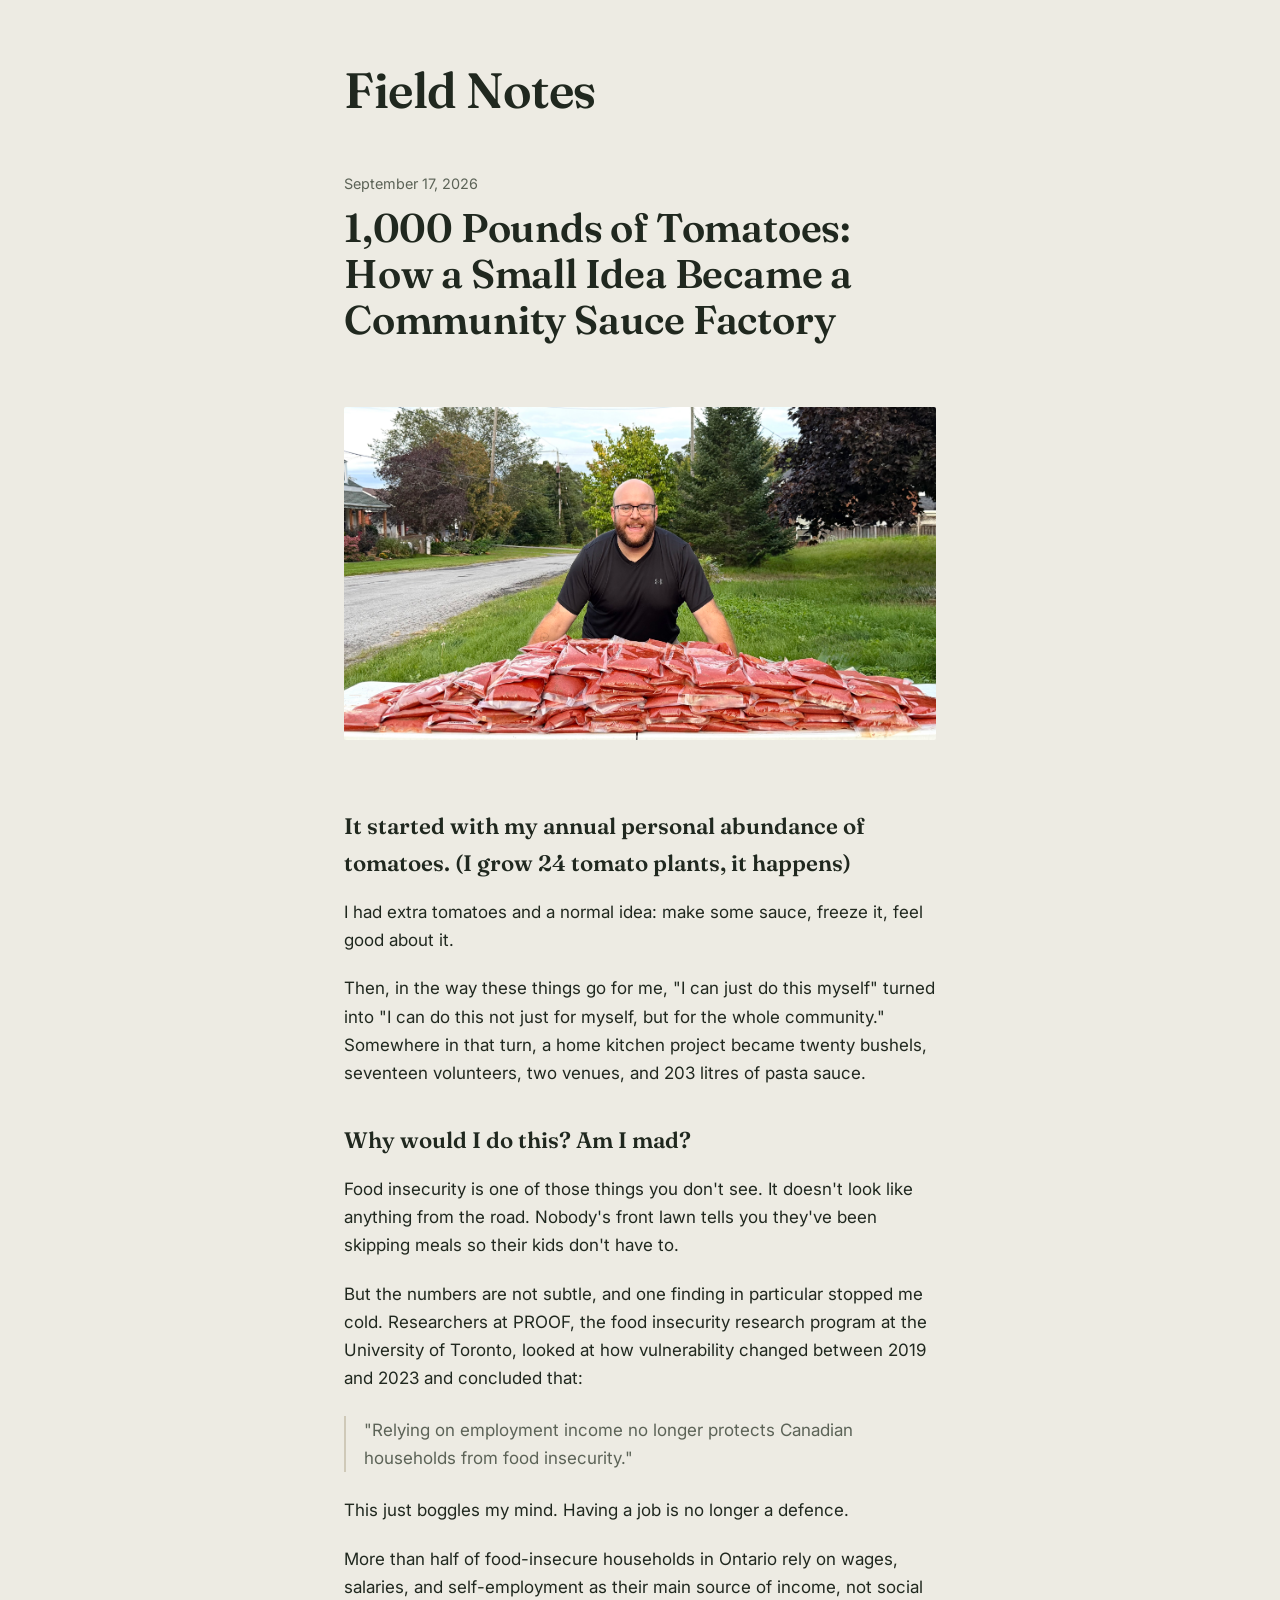
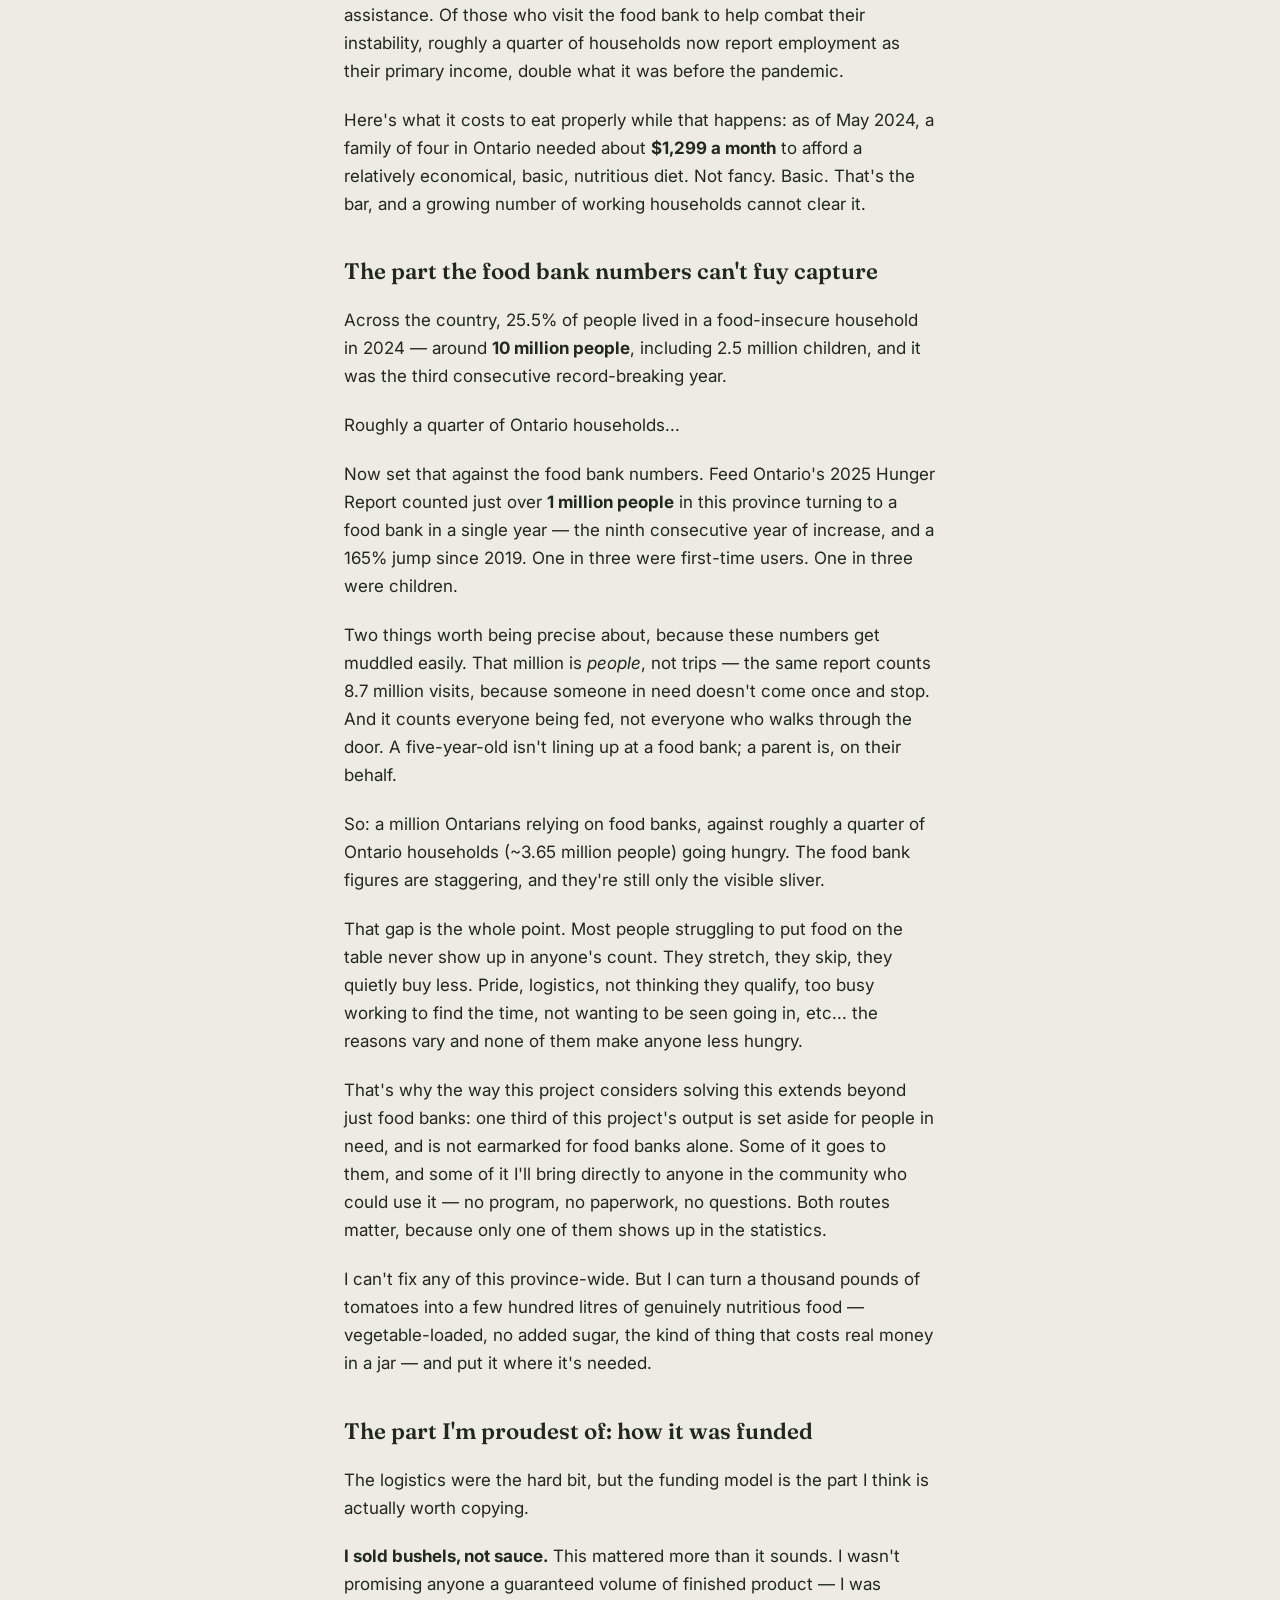
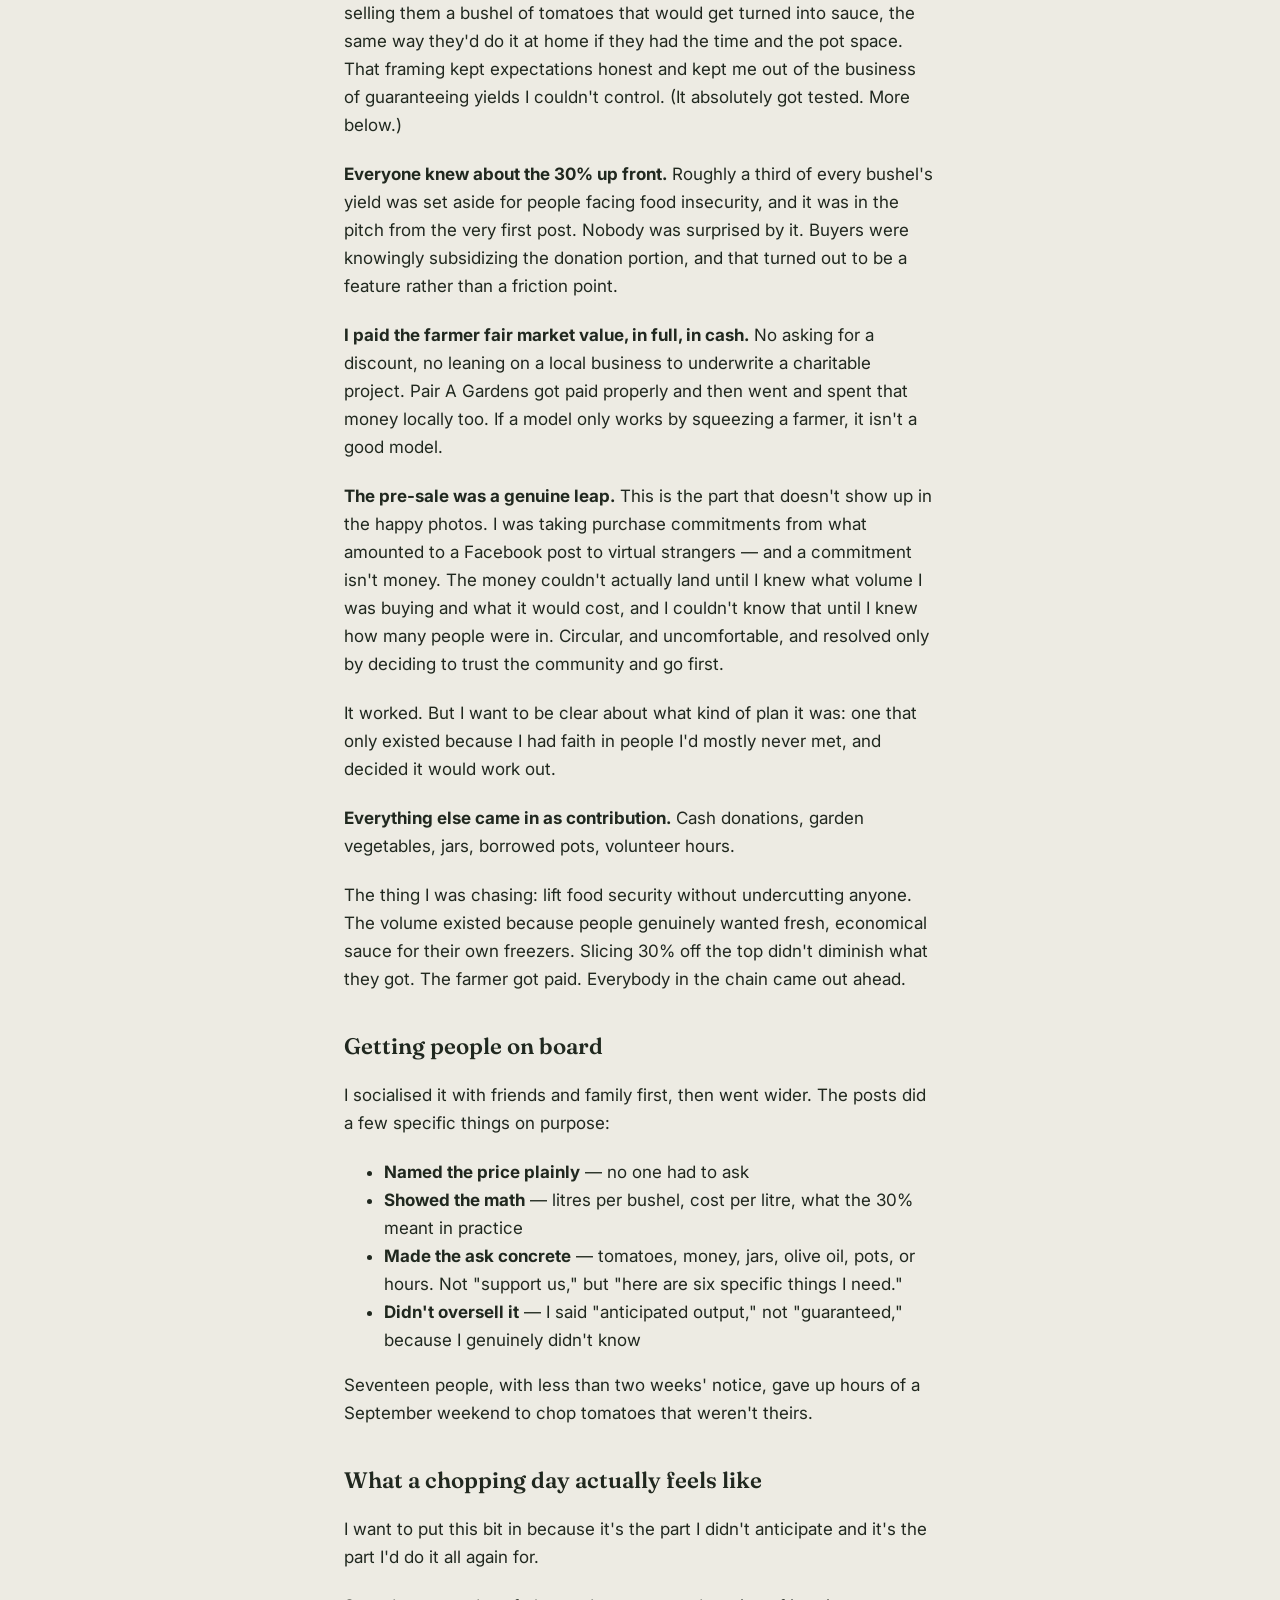
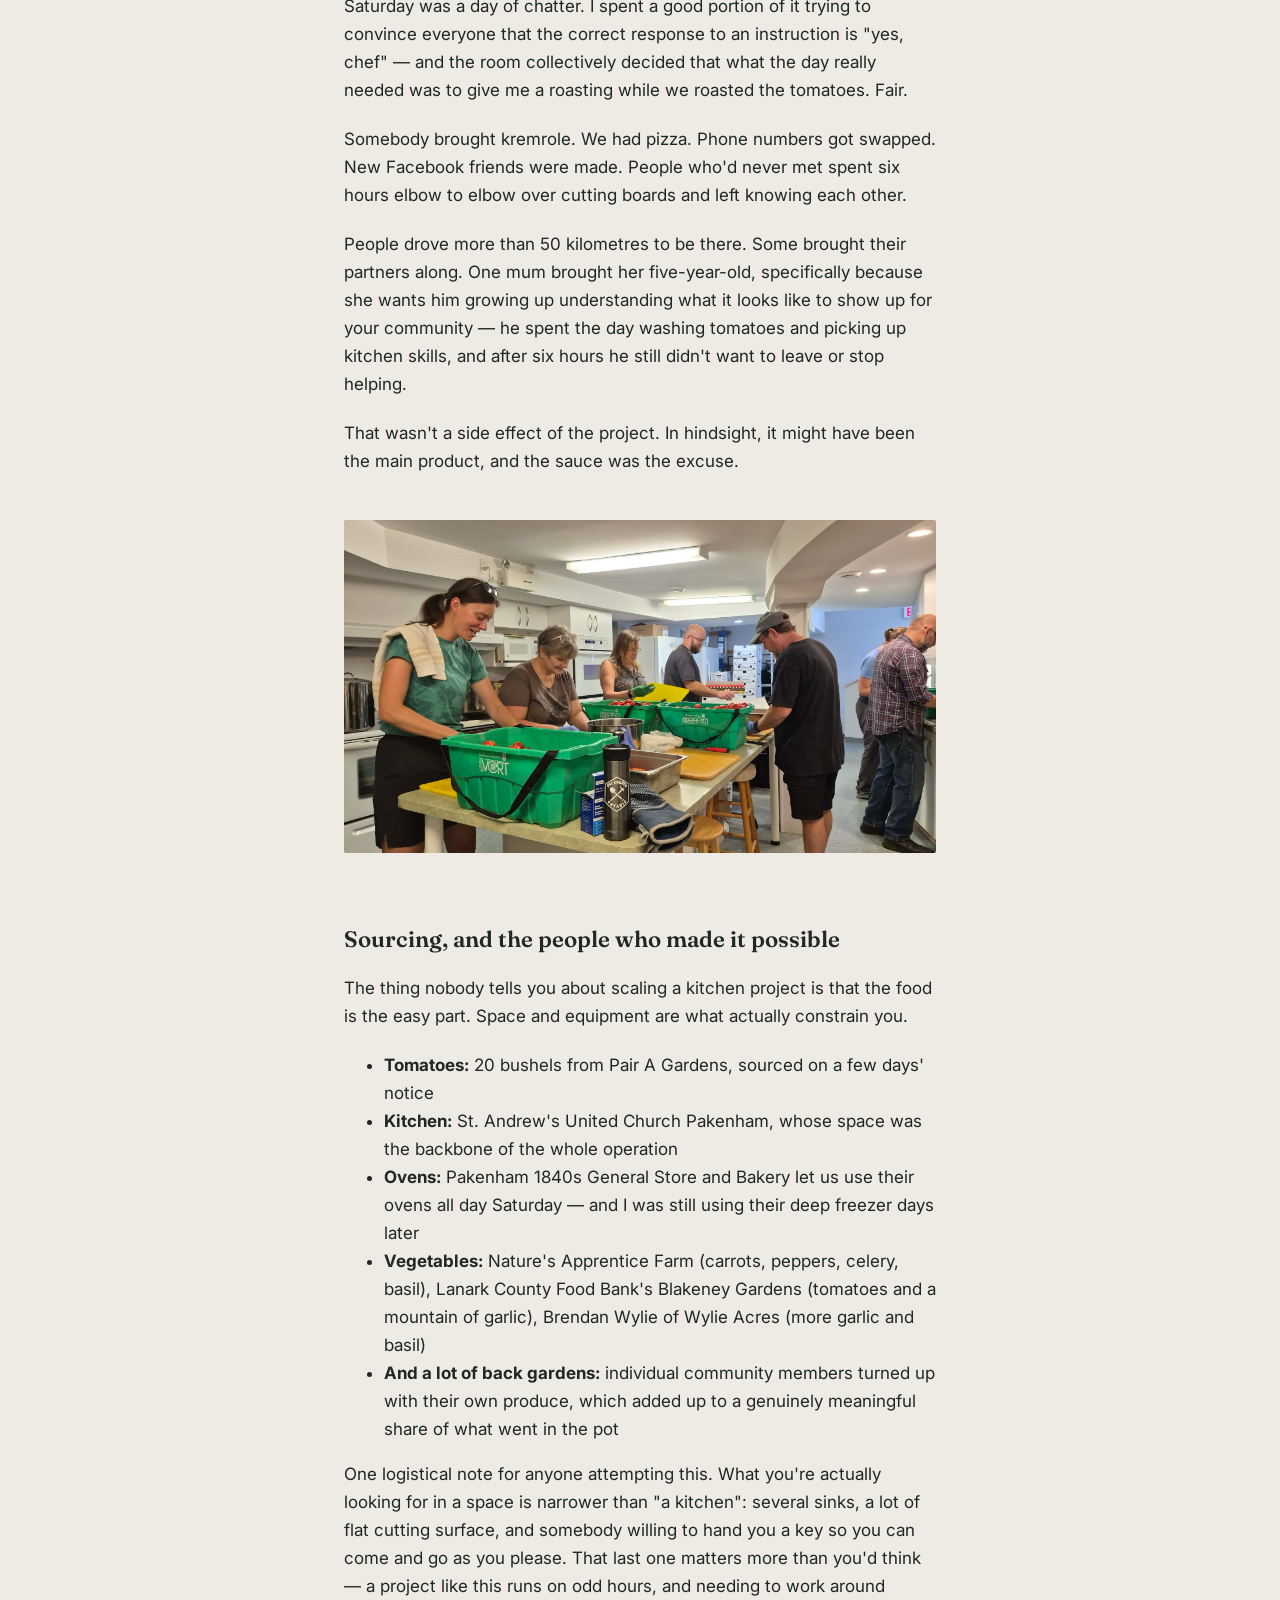
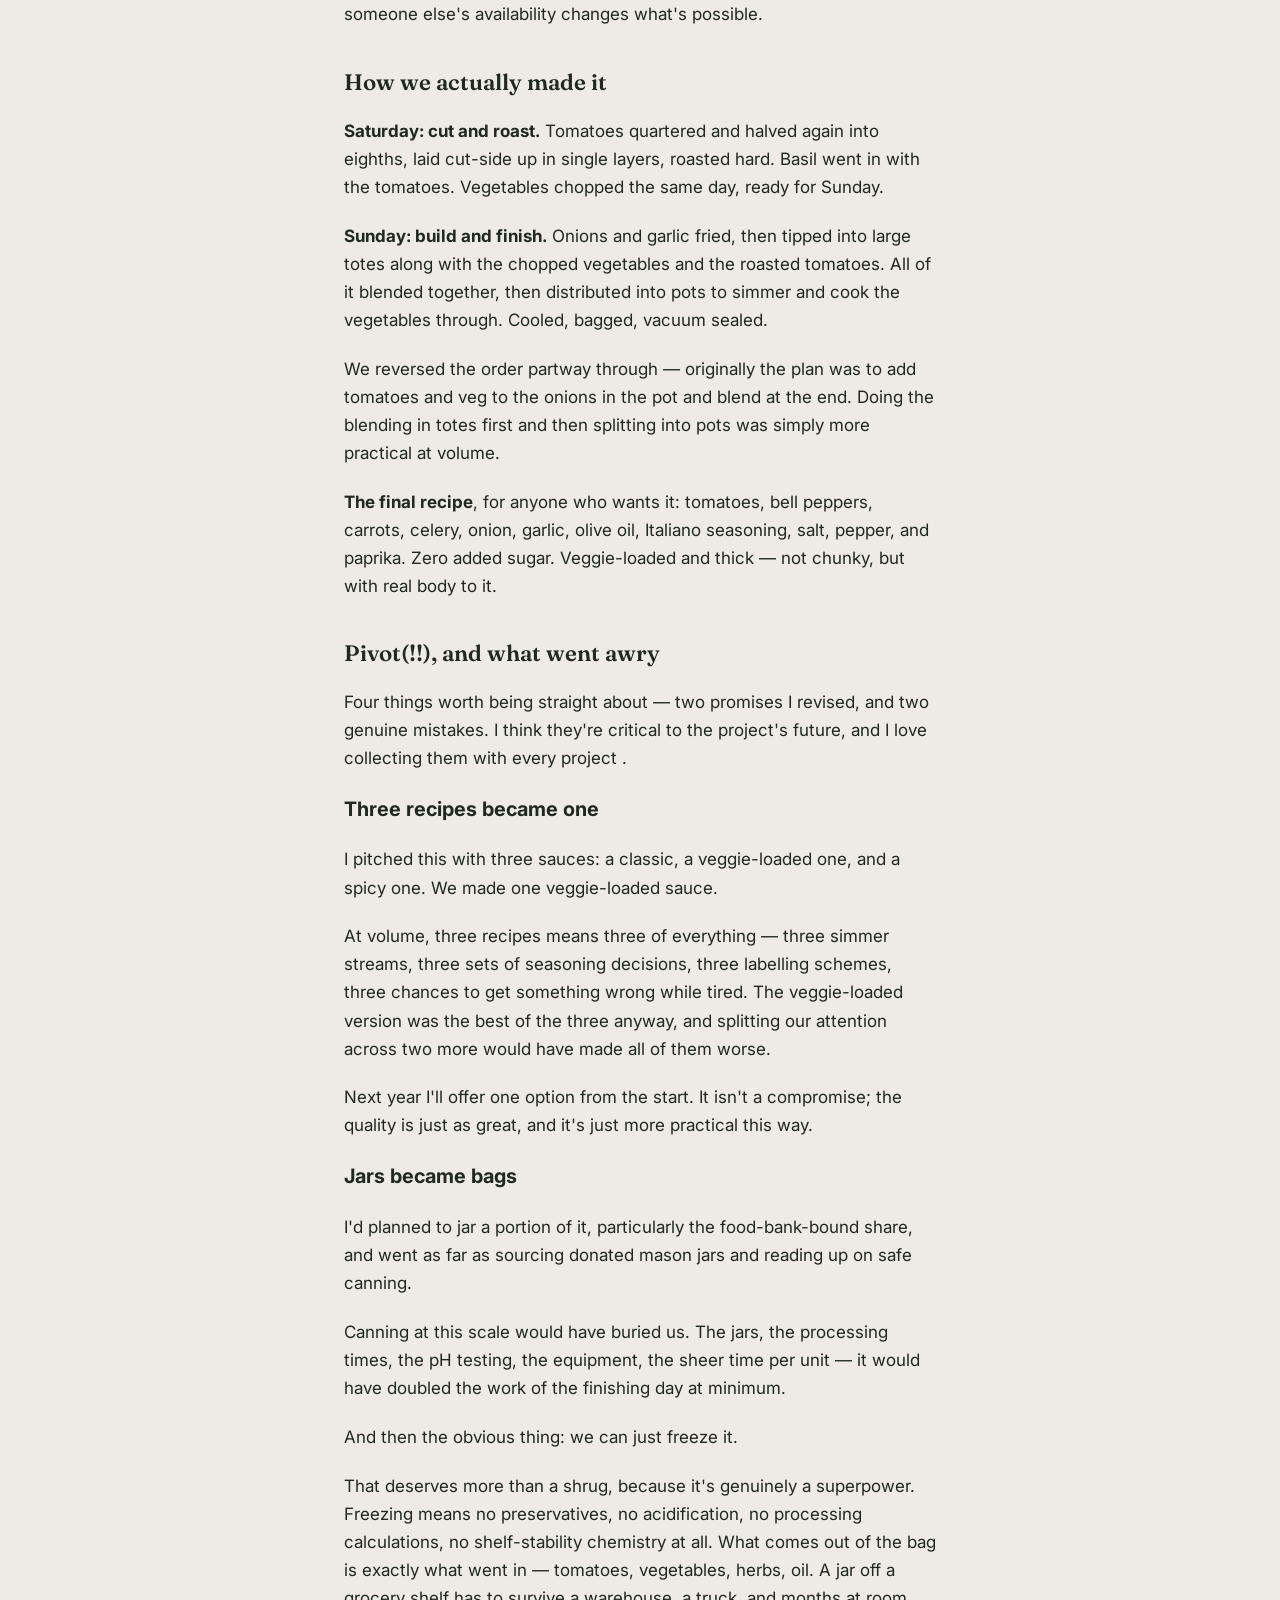
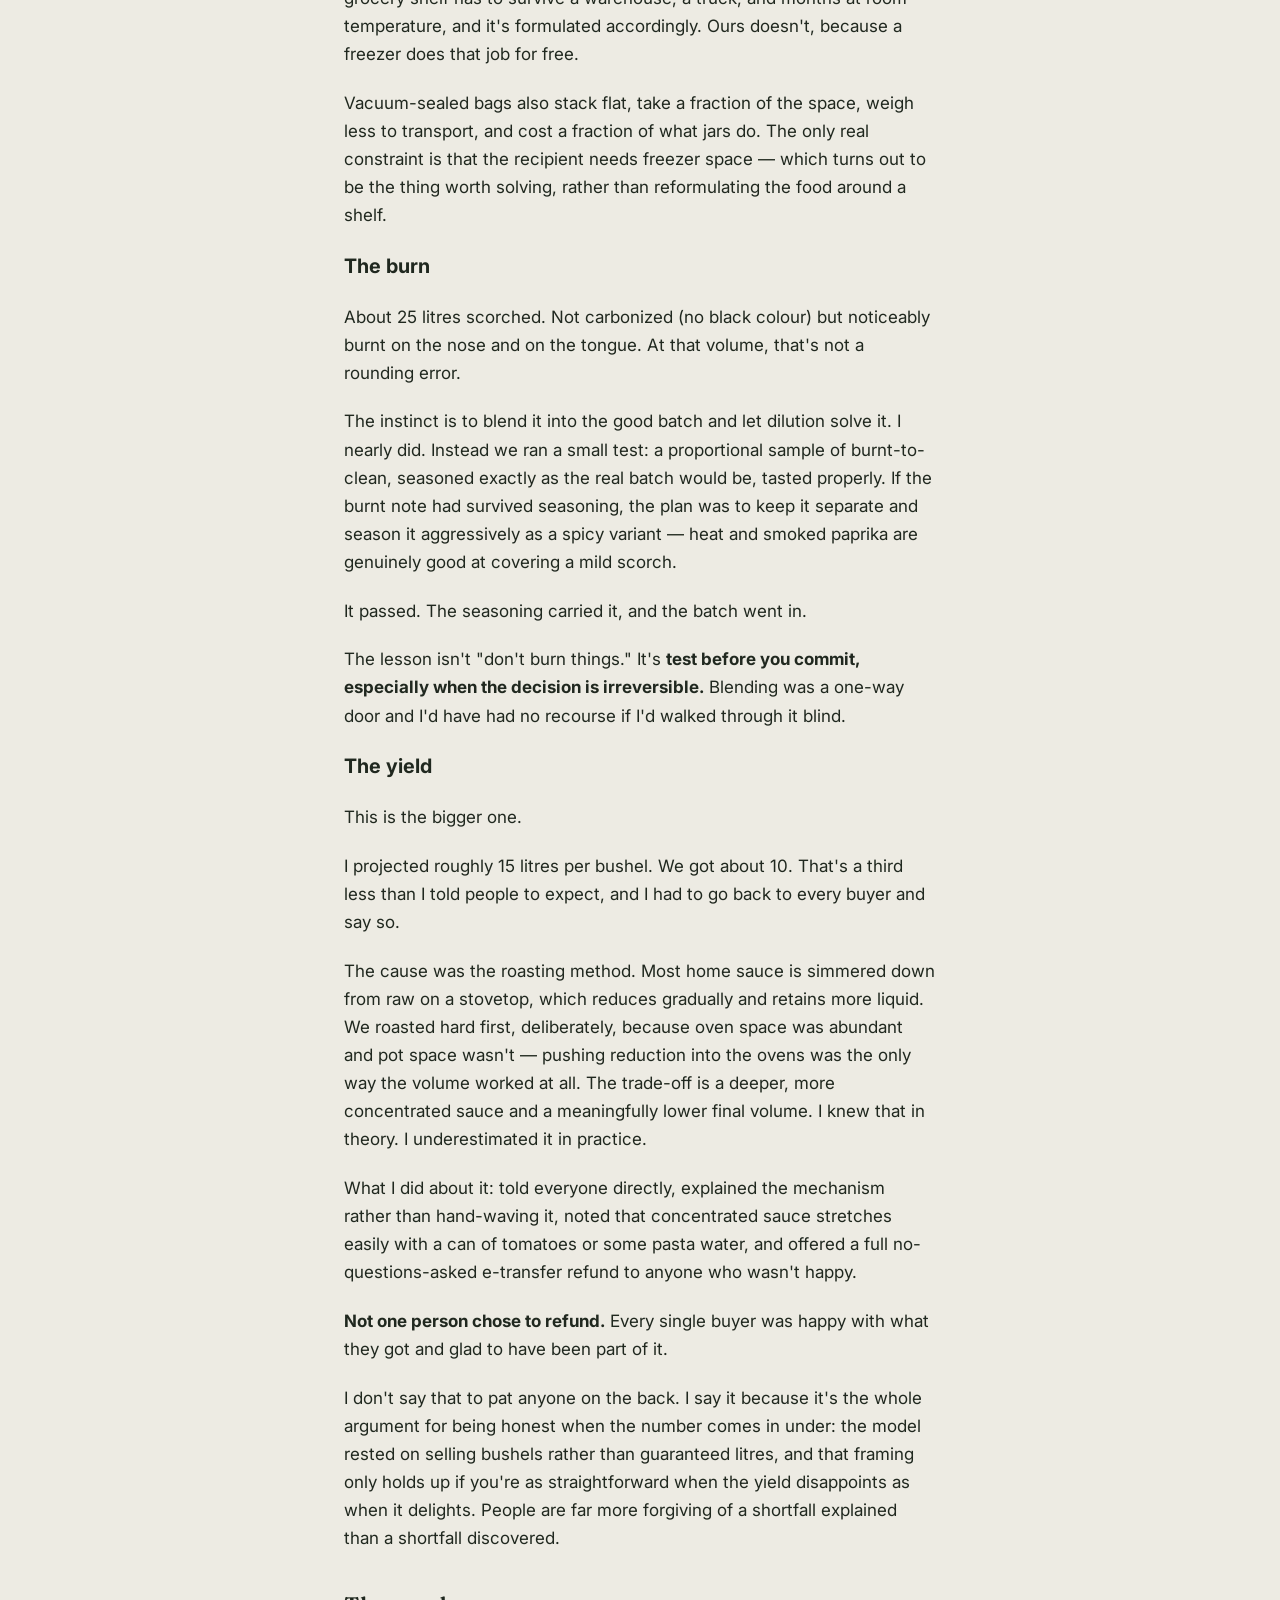
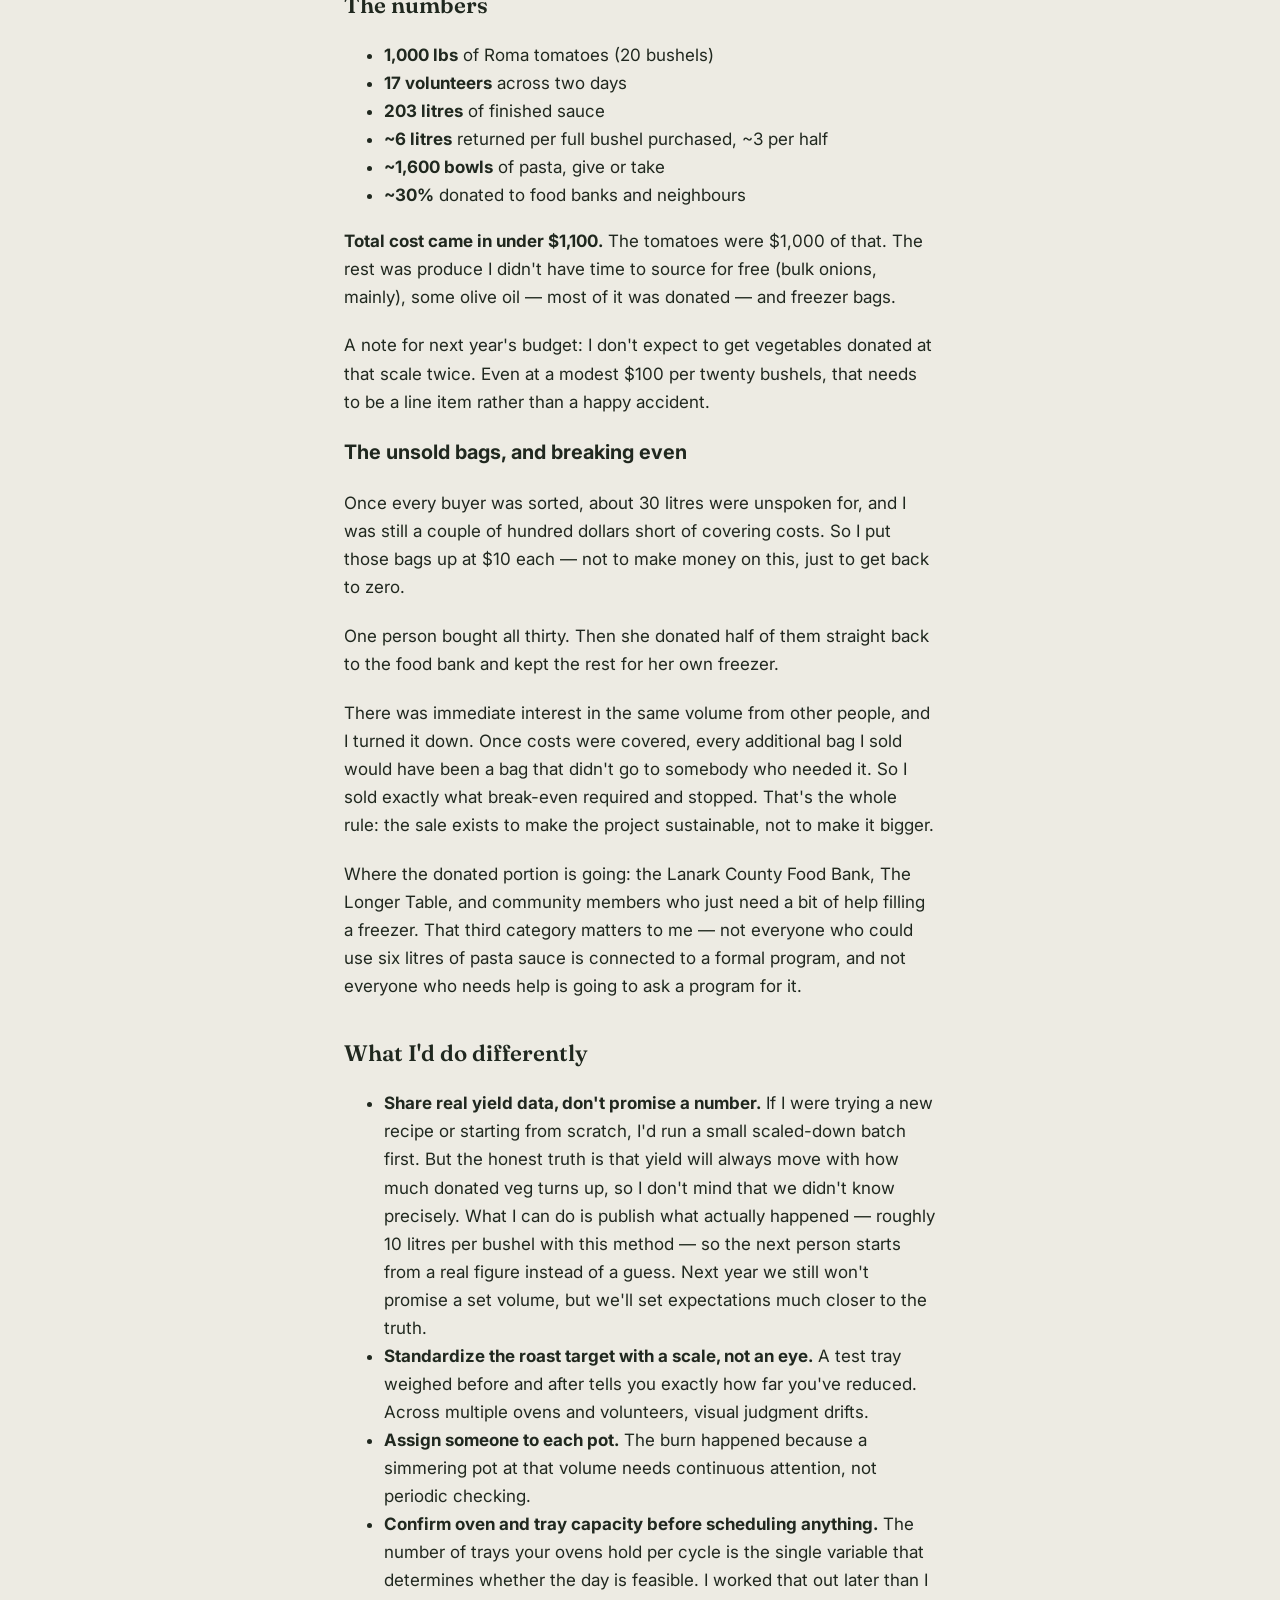
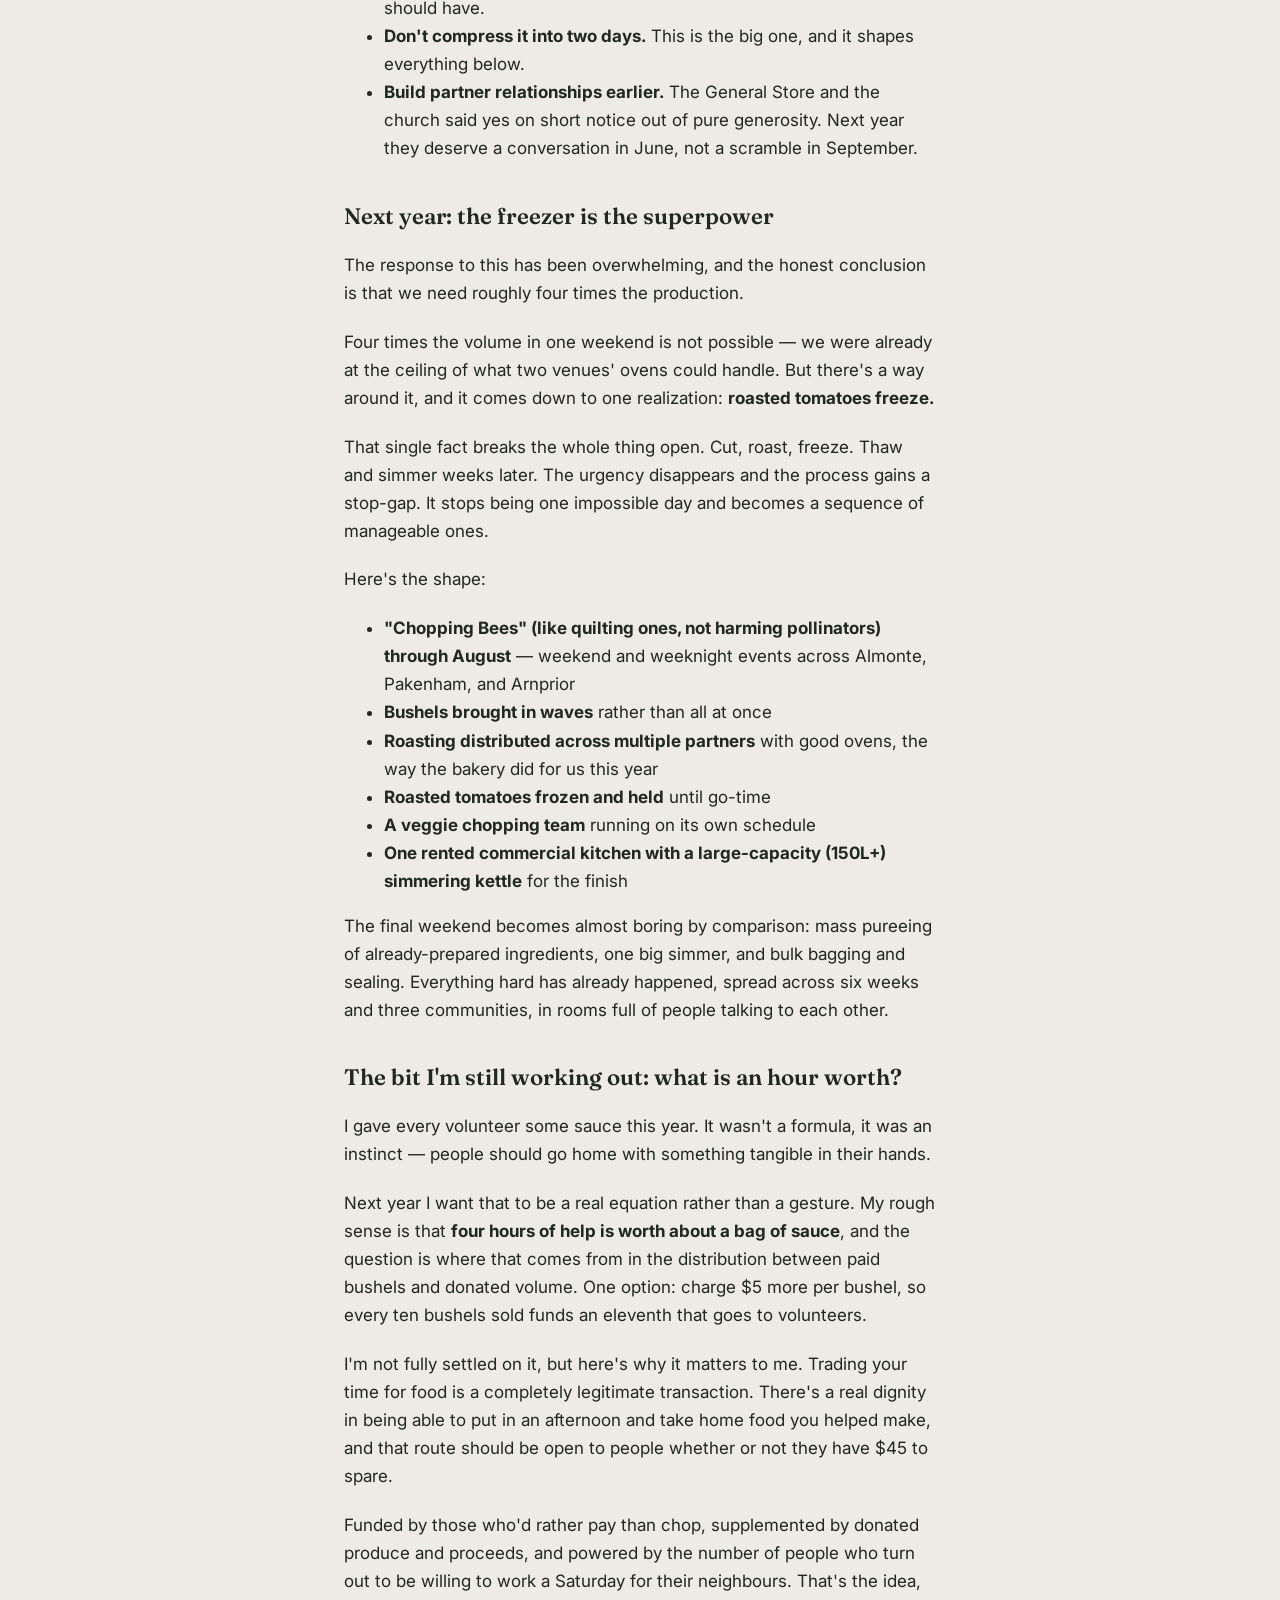
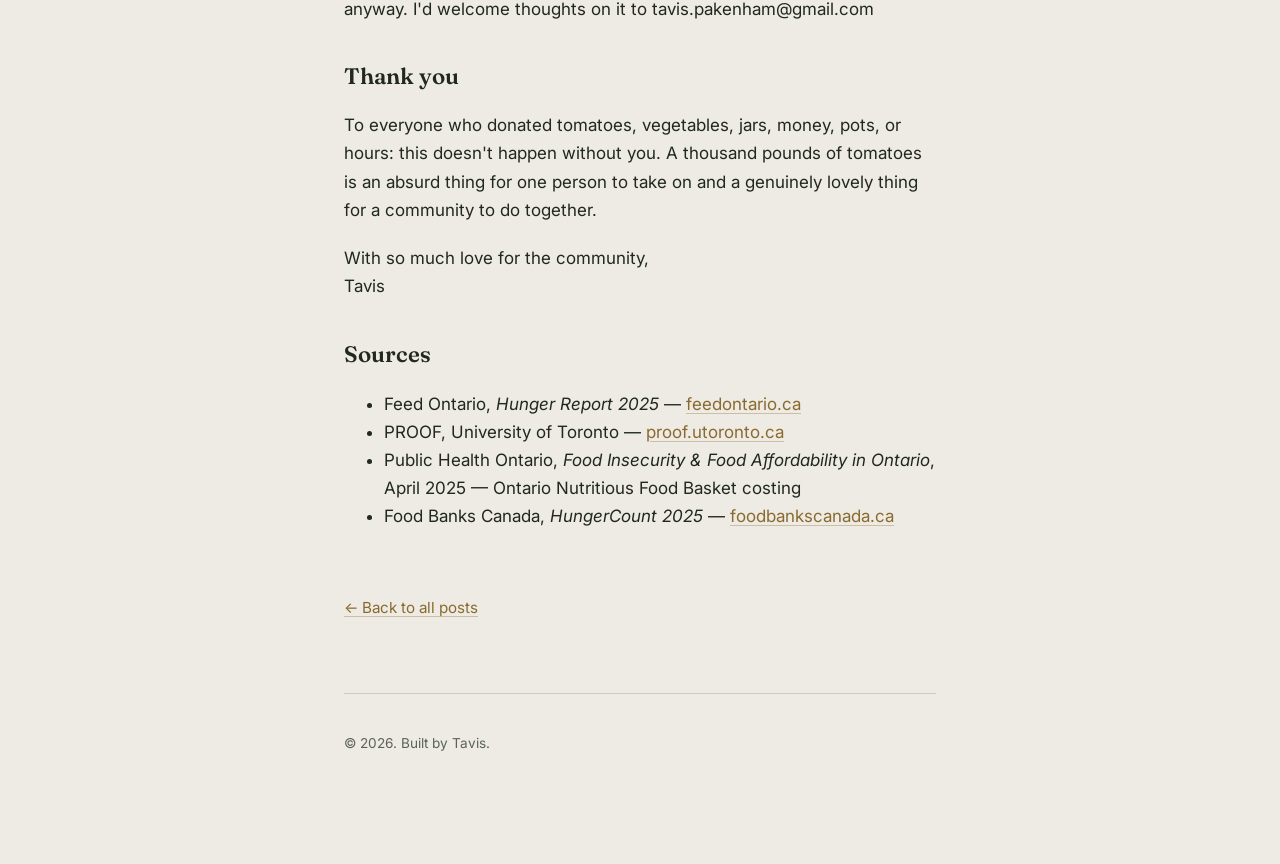
==== posts/1000-pounds-of-tomatoes.html @ e828d52d "Update 1000-pounds-of-tomatoes.html" ====
<!DOCTYPE html>
<html lang="en">
<head>
  <meta charset="UTF-8">
  <meta name="viewport" content="width=device-width, initial-scale=1.0">
  <title>1,000 Pounds of Tomatoes — My Field Notes</title>
  <meta name="description" content="How a personal glut of tomatoes became 203 litres of pasta sauce, 17 volunteers, and a third of it going to neighbours who needed it.">
  <link rel="stylesheet" href="../styles.css">
</head>
<body>
  <div class="wrap">
    <header class="masthead">
      <h1 class="masthead__title"><a href="../index.html">Field Notes</a></h1>
    </header>

    <article>
      <header class="post-header">
        <time datetime="2026-09-17">September 17, 2026</time>
        <h1>1,000 Pounds of Tomatoes: How a Small Idea Became a Community Sauce Factory</h1>
      </header>

      <div class="post-body">
        
        <img src="/images/IMG_4910.jpeg" alt="a 10-foot folding table with 200 bags of sauce covering it in a mound">

        <h2>It started with my annual personal abundance of tomatoes. (I grow 24 tomato plants, it happens)</h2>

        <p>I had extra tomatoes and a normal idea: make some sauce, freeze it, feel good about it.</p>

        <p>Then, in the way these things go for me, "I can just do this myself" turned into "I can do this not just for myself, but for the whole community." Somewhere in that turn, a home kitchen project became twenty bushels, seventeen volunteers, two venues, and 203 litres of pasta sauce.</p>

        <h2>Why would I do this? Am I mad?</h2>

        <p>Food insecurity is one of those things you don't see. It doesn't look like anything from the road. Nobody's front lawn tells you they've been skipping meals so their kids don't have to.</p>

        <p>But the numbers are not subtle, and one finding in particular stopped me cold. Researchers at PROOF, the food insecurity research program at the University of Toronto, looked at how vulnerability changed between 2019 and 2023 and concluded that:</p>

        <blockquote>
          <p>"Relying on employment income no longer protects Canadian households from food insecurity."</p>
        </blockquote>

        <p>This just boggles my mind. Having a job is no longer a defence.</p>

        <p>More than half of food-insecure households in Ontario rely on wages, salaries, and self-employment as their main source of income, not social assistance. Of those who visit the food bank to help combat their instability, roughly a quarter of households now report employment as their primary income, double what it was before the pandemic.</p>

        <p>Here's what it costs to eat properly while that happens: as of May 2024, a family of four in Ontario needed about <strong>$1,299 a month</strong> to afford a relatively economical, basic, nutritious diet. Not fancy. Basic. That's the bar, and a growing number of working households cannot clear it.</p>

        <h2>The part the food bank numbers can't fuy capture</h2>

        <p>Across the country, 25.5% of people lived in a food-insecure household in 2024 — around <strong>10 million people</strong>, including 2.5 million children, and it was the third consecutive record-breaking year.
        </p>

        <p>Roughly a quarter of Ontario households...</p>

        <p>Now set that against the food bank numbers. Feed Ontario's 2025 Hunger Report counted just over <strong>1 million people</strong> in this province turning to a food bank in a single year — the ninth consecutive year of increase, and a 165% jump since 2019. One in three were first-time users. One in three were children.</p>

        <p>Two things worth being precise about, because these numbers get muddled easily. That million is <em>people</em>, not trips — the same report counts 8.7 million visits, because someone in need doesn't come once and stop. And it counts everyone being fed, not everyone who walks through the door. A five-year-old isn't lining up at a food bank; a parent is, on their behalf.</p>

        <p>So: a million Ontarians relying on food banks, against roughly a quarter of Ontario households (~3.65 million people) going hungry. The food bank figures are staggering, and they're still only the visible sliver.</p>

        <p>That gap is the whole point. Most people struggling to put food on the table never show up in anyone's count. They stretch, they skip, they quietly buy less. Pride, logistics, not thinking they qualify, too busy working to find the time, not wanting to be seen going in, etc... the reasons vary and none of them make anyone less hungry.</p>

        <p>That's why the way this project considers solving this extends beyond just food banks: one third of this project's output is set aside for people in need, and is not earmarked for food banks alone. Some of it goes to them, and some of it I'll bring directly to anyone in the community who could use it — no program, no paperwork, no questions. Both routes matter, because only one of them shows up in the statistics.</p>

        <p>I can't fix any of this province-wide. But I can turn a thousand pounds of tomatoes into a few hundred litres of genuinely nutritious food — vegetable-loaded, no added sugar, the kind of thing that costs real money in a jar — and put it where it's needed.</p>

        <h2>The part I'm proudest of: how it was funded</h2>

        <p>The logistics were the hard bit, but the funding model is the part I think is actually worth copying.</p>

        <p><strong>I sold bushels, not sauce.</strong> This mattered more than it sounds. I wasn't promising anyone a guaranteed volume of finished product — I was selling them a bushel of tomatoes that would get turned into sauce, the same way they'd do it at home if they had the time and the pot space. That framing kept expectations honest and kept me out of the business of guaranteeing yields I couldn't control. (It absolutely got tested. More below.)</p>

        <p><strong>Everyone knew about the 30% up front.</strong> Roughly a third of every bushel's yield was set aside for people facing food insecurity, and it was in the pitch from the very first post. Nobody was surprised by it. Buyers were knowingly subsidizing the donation portion, and that turned out to be a feature rather than a friction point.</p>

        <p><strong>I paid the farmer fair market value, in full, in cash.</strong> No asking for a discount, no leaning on a local business to underwrite a charitable project. Pair A Gardens got paid properly and then went and spent that money locally too. If a model only works by squeezing a farmer, it isn't a good model.</p>

        <p><strong>The pre-sale was a genuine leap.</strong> This is the part that doesn't show up in the happy photos. I was taking purchase commitments from what amounted to a Facebook post to virtual strangers — and a commitment isn't money. The money couldn't actually land until I knew what volume I was buying and what it would cost, and I couldn't know that until I knew how many people were in. Circular, and uncomfortable, and resolved only by deciding to trust the community and go first.</p>

        <p>It worked. But I want to be clear about what kind of plan it was: one that only existed because I had faith in people I'd mostly never met, and decided it would work out.</p>

        <p><strong>Everything else came in as contribution.</strong> Cash donations, garden vegetables, jars, borrowed pots, volunteer hours.</p>

        <p>The thing I was chasing: lift food security without undercutting anyone. The volume existed because people genuinely wanted fresh, economical sauce for their own freezers. Slicing 30% off the top didn't diminish what they got. The farmer got paid. Everybody in the chain came out ahead.</p>

        <h2>Getting people on board</h2>

        <!-- SCREENSHOT: the original community group post -->
        <!-- <img src="images/post-original.png" alt="Screenshot of the original Facebook post announcing the project"> -->

        <p>I socialised it with friends and family first, then went wider. The posts did a few specific things on purpose:</p>

        <ul>
          <li><strong>Named the price plainly</strong> — no one had to ask</li>
          <li><strong>Showed the math</strong> — litres per bushel, cost per litre, what the 30% meant in practice</li>
          <li><strong>Made the ask concrete</strong> — tomatoes, money, jars, olive oil, pots, or hours. Not "support us," but "here are six specific things I need."</li>
          <li><strong>Didn't oversell it</strong> — I said "anticipated output," not "guaranteed," because I genuinely didn't know</li>
        </ul>

        <!-- SCREENSHOT: the volunteer call-to-action post -->
        <!-- <img src="images/post-volunteers.png" alt="Screenshot of the Facebook post calling for volunteers"> -->

        <p>Seventeen people, with less than two weeks' notice, gave up hours of a September weekend to chop tomatoes that weren't theirs.</p>

        <h2>What a chopping day actually feels like</h2>

        <p>I want to put this bit in because it's the part I didn't anticipate and it's the part I'd do it all again for.</p>

        <p>Saturday was a day of chatter. I spent a good portion of it trying to convince everyone that the correct response to an instruction is "yes, chef" — and the room collectively decided that what the day really needed was to give me a roasting while we roasted the tomatoes. Fair.</p>

        <p>Somebody brought kremrole. We had pizza. Phone numbers got swapped. New Facebook friends were made. People who'd never met spent six hours elbow to elbow over cutting boards and left knowing each other.</p>

        <p>People drove more than 50 kilometres to be there. Some brought their partners along. One mum brought her five-year-old, specifically because she wants him growing up understanding what it looks like to show up for your community — he spent the day washing tomatoes and picking up kitchen skills, and after six hours he still didn't want to leave or stop helping.</p>

        <p>That wasn't a side effect of the project. In hindsight, it might have been the main product, and the sauce was the excuse.</p>
        
        <img src="../images/att.wj1k3FSqiVwOa4ZN3Fo08AZ_YdXBSIMDhToHRmQ6kug.jpeg"  alt="Volunteers chopping tomatoes around a long table">

        <h2>Sourcing, and the people who made it possible</h2>

        <p>The thing nobody tells you about scaling a kitchen project is that the food is the easy part. Space and equipment are what actually constrain you.</p>

        <ul>
          <li><strong>Tomatoes:</strong> 20 bushels from Pair A Gardens, sourced on a few days' notice</li>
          <li><strong>Kitchen:</strong> St. Andrew's United Church Pakenham, whose space was the backbone of the whole operation</li>
          <li><strong>Ovens:</strong> Pakenham 1840s General Store and Bakery let us use their ovens all day Saturday — and I was still using their deep freezer days later</li>
          <li><strong>Vegetables:</strong> Nature's Apprentice Farm (carrots, peppers, celery, basil), Lanark County Food Bank's Blakeney Gardens (tomatoes and a mountain of garlic), Brendan Wylie of Wylie Acres (more garlic and basil)</li>
          <li><strong>And a lot of back gardens:</strong> individual community members turned up with their own produce, which added up to a genuinely meaningful share of what went in the pot</li>
        </ul>

        <p>One logistical note for anyone attempting this. What you're actually looking for in a space is narrower than "a kitchen": several sinks, a lot of flat cutting surface, and somebody willing to hand you a key so you can come and go as you please. That last one matters more than you'd think — a project like this runs on odd hours, and needing to work around someone else's availability changes what's possible.</p>

        <h2>How we actually made it</h2>

        <p><strong>Saturday: cut and roast.</strong> Tomatoes quartered and halved again into eighths, laid cut-side up in single layers, roasted hard. Basil went in with the tomatoes. Vegetables chopped the same day, ready for Sunday.</p>

        <p><strong>Sunday: build and finish.</strong> Onions and garlic fried, then tipped into large totes along with the chopped vegetables and the roasted tomatoes. All of it blended together, then distributed into pots to simmer and cook the vegetables through. Cooled, bagged, vacuum sealed.</p>

        <p>We reversed the order partway through — originally the plan was to add tomatoes and veg to the onions in the pot and blend at the end. Doing the blending in totes first and then splitting into pots was simply more practical at volume.</p>

        <p><strong>The final recipe</strong>, for anyone who wants it: tomatoes, bell peppers, carrots, celery, onion, garlic, olive oil, Italiano seasoning, salt, pepper, and paprika. Zero added sugar. Veggie-loaded and thick — not chunky, but with real body to it.</p>

        <!-- PHOTO: sheet trays of roasted tomatoes, or the kitchen mid-chaos -->
        <!-- <img src="images/roasted-trays.jpg" alt="Sheet trays of roasted tomatoes coming out of the oven"> -->

        <h2>Pivot(!!), and what went awry</h2>

        <p>Four things worth being straight about — two promises I revised, and two genuine mistakes. I think they're critical to the project's future, and I love collecting them with every project .</p>

        <h3>Three recipes became one</h3>

        <p>I pitched this with three sauces: a classic, a veggie-loaded one, and a spicy one. We made one veggie-loaded sauce.</p>

        <p>At volume, three recipes means three of everything — three simmer streams, three sets of seasoning decisions, three labelling schemes, three chances to get something wrong while tired. The veggie-loaded version was the best of the three anyway, and splitting our attention across two more would have made all of them worse.</p>

        <p>Next year I'll offer one option from the start. It isn't a compromise; the quality is just as great, and it's just more practical this way.</p>

        <h3>Jars became bags</h3>

        <p>I'd planned to jar a portion of it, particularly the food-bank-bound share, and went as far as sourcing donated mason jars and reading up on safe canning.</p>

        <p>Canning at this scale would have buried us. The jars, the processing times, the pH testing, the equipment, the sheer time per unit — it would have doubled the work of the finishing day at minimum.</p>

        <p>And then the obvious thing: we can just freeze it.</p>

        <p>That deserves more than a shrug, because it's genuinely a superpower. Freezing means no preservatives, no acidification, no processing calculations, no shelf-stability chemistry at all. What comes out of the bag is exactly what went in — tomatoes, vegetables, herbs, oil. A jar off a grocery shelf has to survive a warehouse, a truck, and months at room temperature, and it's formulated accordingly. Ours doesn't, because a freezer does that job for free.</p>

        <p>Vacuum-sealed bags also stack flat, take a fraction of the space, weigh less to transport, and cost a fraction of what jars do. The only real constraint is that the recipient needs freezer space — which turns out to be the thing worth solving, rather than reformulating the food around a shelf.</p>

        <h3>The burn</h3>

        <p>About 25 litres scorched. Not carbonized (no black colour) but noticeably burnt on the nose and on the tongue. At that volume, that's not a rounding error.</p>

        <p>The instinct is to blend it into the good batch and let dilution solve it. I nearly did. Instead we ran a small test: a proportional sample of burnt-to-clean, seasoned exactly as the real batch would be, tasted properly. If the burnt note had survived seasoning, the plan was to keep it separate and season it aggressively as a spicy variant — heat and smoked paprika are genuinely good at covering a mild scorch.</p>

        <p>It passed. The seasoning carried it, and the batch went in.</p>

        <p>The lesson isn't "don't burn things." It's <strong>test before you commit, especially when the decision is irreversible.</strong> Blending was a one-way door and I'd have had no recourse if I'd walked through it blind.</p>

        <h3>The yield</h3>

        <p>This is the bigger one.</p>

        <p>I projected roughly 15 litres per bushel. We got about 10. That's a third less than I told people to expect, and I had to go back to every buyer and say so.</p>

        <p>The cause was the roasting method. Most home sauce is simmered down from raw on a stovetop, which reduces gradually and retains more liquid. We roasted hard first, deliberately, because oven space was abundant and pot space wasn't — pushing reduction into the ovens was the only way the volume worked at all. The trade-off is a deeper, more concentrated sauce and a meaningfully lower final volume. I knew that in theory. I underestimated it in practice.</p>

        <p>What I did about it: told everyone directly, explained the mechanism rather than hand-waving it, noted that concentrated sauce stretches easily with a can of tomatoes or some pasta water, and offered a full no-questions-asked e-transfer refund to anyone who wasn't happy.</p>

        <p><strong>Not one person chose to refund.</strong> Every single buyer was happy with what they got and glad to have been part of it.</p>

        <p>I don't say that to pat anyone on the back. I say it because it's the whole argument for being honest when the number comes in under: the model rested on selling bushels rather than guaranteed litres, and that framing only holds up if you're as straightforward when the yield disappoints as when it delights. People are far more forgiving of a shortfall explained than a shortfall discovered.</p>

        <h2>The numbers</h2>

        <ul>
          <li><strong>1,000 lbs</strong> of Roma tomatoes (20 bushels)</li>
          <li><strong>17 volunteers</strong> across two days</li>
          <li><strong>203 litres</strong> of finished sauce</li>
          <li><strong>~6 litres</strong> returned per full bushel purchased, ~3 per half</li>
          <li><strong>~1,600 bowls</strong> of pasta, give or take</li>
          <li><strong>~30%</strong> donated to food banks and neighbours</li>
        </ul>

        <p><strong>Total cost came in under $1,100.</strong> The tomatoes were $1,000 of that. The rest was produce I didn't have time to source for free (bulk onions, mainly), some olive oil — most of it was donated — and freezer bags.</p>

        <p>A note for next year's budget: I don't expect to get vegetables donated at that scale twice. Even at a modest $100 per twenty bushels, that needs to be a line item rather than a happy accident.</p>

        <h3>The unsold bags, and breaking even</h3>

        <p>Once every buyer was sorted, about 30 litres were unspoken for, and I was still a couple of hundred dollars short of covering costs. So I put those bags up at $10 each — not to make money on this, just to get back to zero.</p>

        <p>One person bought all thirty. Then she donated half of them straight back to the food bank and kept the rest for her own freezer.</p>

        <p>There was immediate interest in the same volume from other people, and I turned it down. Once costs were covered, every additional bag I sold would have been a bag that didn't go to somebody who needed it. So I sold exactly what break-even required and stopped. That's the whole rule: the sale exists to make the project sustainable, not to make it bigger.</p>

        <p>Where the donated portion is going: the Lanark County Food Bank, The Longer Table, and community members who just need a bit of help filling a freezer. That third category matters to me — not everyone who could use six litres of pasta sauce is connected to a formal program, and not everyone who needs help is going to ask a program for it.</p>

        <!-- ADD: update once the donation portion has actually been delivered — closing the loop, worth its own short paragraph -->

        <h2>What I'd do differently</h2>

        <ul>
          <li><strong>Share real yield data, don't promise a number.</strong> If I were trying a new recipe or starting from scratch, I'd run a small scaled-down batch first. But the honest truth is that yield will always move with how much donated veg turns up, so I don't mind that we didn't know precisely. What I can do is publish what actually happened — roughly 10 litres per bushel with this method — so the next person starts from a real figure instead of a guess. Next year we still won't promise a set volume, but we'll set expectations much closer to the truth.</li>
          <li><strong>Standardize the roast target with a scale, not an eye.</strong> A test tray weighed before and after tells you exactly how far you've reduced. Across multiple ovens and volunteers, visual judgment drifts.</li>
          <li><strong>Assign someone to each pot.</strong> The burn happened because a simmering pot at that volume needs continuous attention, not periodic checking.</li>
          <li><strong>Confirm oven and tray capacity before scheduling anything.</strong> The number of trays your ovens hold per cycle is the single variable that determines whether the day is feasible. I worked that out later than I should have.</li>
          <li><strong>Don't compress it into two days.</strong> This is the big one, and it shapes everything below.</li>
          <li><strong>Build partner relationships earlier.</strong> The General Store and the church said yes on short notice out of pure generosity. Next year they deserve a conversation in June, not a scramble in September.</li>
        </ul>

        <!-- ADD: anything else that's surfaced since — this list will grow -->

        <h2>Next year: the freezer is the superpower</h2>

        <p>The response to this has been overwhelming, and the honest conclusion is that we need roughly four times the production.</p>

        <p>Four times the volume in one weekend is not possible — we were already at the ceiling of what two venues' ovens could handle. But there's a way around it, and it comes down to one realization: <strong>roasted tomatoes freeze.</strong></p>

        <p>That single fact breaks the whole thing open. Cut, roast, freeze. Thaw and simmer weeks later. The urgency disappears and the process gains a stop-gap. It stops being one impossible day and becomes a sequence of manageable ones.</p>

        <p>Here's the shape:</p>

        <ul>
          <li><strong>"Chopping Bees" (like quilting ones, not harming pollinators) through August</strong> — weekend and weeknight events across Almonte, Pakenham, and Arnprior</li>
          <li><strong>Bushels brought in waves</strong> rather than all at once</li>
          <li><strong>Roasting distributed across multiple partners</strong> with good ovens, the way the bakery did for us this year</li>
          <li><strong>Roasted tomatoes frozen and held</strong> until go-time</li>
          <li><strong>A veggie chopping team</strong> running on its own schedule</li>
          <li><strong>One rented commercial kitchen with a large-capacity (150L+) simmering kettle</strong> for the finish</li>
        </ul>

        <p>The final weekend becomes almost boring by comparison: mass pureeing of already-prepared ingredients, one big simmer, and bulk bagging and sealing. Everything hard has already happened, spread across six weeks and three communities, in rooms full of people talking to each other.</p>

        <!-- ADD: the specific ask — volunteers? a lead on a commercial kitchen with a tilt kettle? freezer space? businesses with ovens? Being concrete worked last time. -->

        <h2>The bit I'm still working out: what is an hour worth?</h2>

        <p>I gave every volunteer some sauce this year. It wasn't a formula, it was an instinct — people should go home with something tangible in their hands.</p>

        <p>Next year I want that to be a real equation rather than a gesture. My rough sense is that <strong>four hours of help is worth about a bag of sauce</strong>, and the question is where that comes from in the distribution between paid bushels and donated volume. One option: charge $5 more per bushel, so every ten bushels sold funds an eleventh that goes to volunteers.</p>

        <p>I'm not fully settled on it, but here's why it matters to me. Trading your time for food is a completely legitimate transaction. There's a real dignity in being able to put in an afternoon and take home food you helped make, and that route should be open to people whether or not they have $45 to spare.</p>

        <p>Funded by those who'd rather pay than chop, supplemented by donated produce and proceeds, and powered by the number of people who turn out to be willing to work a Saturday for their neighbours. That's the idea, anyway. I'd welcome thoughts on it to tavis.pakenham@gmail.com </p>

        <h2>Thank you</h2>

        <!-- ADD: the volunteers deserve their own paragraph — name people if you'd like to -->

        <p>To everyone who donated tomatoes, vegetables, jars, money, pots, or hours: this doesn't happen without you. A thousand pounds of tomatoes is an absurd thing for one person to take on and a genuinely lovely thing for a community to do together.</p>

        <!-- PHOTO: group shot of volunteers, if one exists -->
        <!-- <img src="images/volunteers-group.jpg" alt="The volunteer crew gathered in the church kitchen"> -->

        <p>With so much love for the community,<br>
        Tavis</p>

        <h2>Sources</h2>

        <ul>
          <li>Feed Ontario, <em>Hunger Report 2025</em> — <a href="https://feedontario.ca/research/hunger-report-2025/">feedontario.ca</a></li>
          <li>PROOF, University of Toronto — <a href="https://proof.utoronto.ca/">proof.utoronto.ca</a></li>
          <li>Public Health Ontario, <em>Food Insecurity &amp; Food Affordability in Ontario</em>, April 2025 — Ontario Nutritious Food Basket costing</li>
          <li>Food Banks Canada, <em>HungerCount 2025</em> — <a href="https://foodbankscanada.ca/">foodbankscanada.ca</a></li>
        </ul>

      </div>

      <a class="back-link" href="../index.html">&larr; Back to all posts</a>
    </article>

    <footer class="site-footer">
      <p>&copy; 2026. Built by Tavis.</p>
    </footer>
  </div>
</body>
</html>
---- styles.css ----
/* ---------------------------------------------------
   Blog stylesheet
   Palette:
     --paper   #EDEBE3  page background (cool stone, not cream)
     --ink     #20281F  primary text (green-black)
     --muted   #5C6357  secondary text (dates, meta)
     --accent  #8A6A2F  links, small accents (ochre)
     --line    #CFC9B8  hairline dividers
   Type:
     Display/headings — 'Fraunces' (serif)
     Body/UI          — 'Inter' (sans)
--------------------------------------------------- */

@import url('https://fonts.googleapis.com/css2?family=Fraunces:opsz,wght@9..144,400;9..144,500;9..144,600&family=Inter:wght@400;500&display=swap');

:root {
  --paper: #EDEBE3;
  --ink: #20281F;
  --muted: #5C6357;
  --accent: #8A6A2F;
  --line: #CFC9B8;
  --max-width: 640px;
}

* {
  box-sizing: border-box;
}

html {
  -webkit-text-size-adjust: 100%;
}

body {
  margin: 0;
  background: var(--paper);
  color: var(--ink);
  font-family: 'Inter', -apple-system, BlinkMacSystemFont, 'Segoe UI', sans-serif;
  font-size: 17px;
  line-height: 1.65;
  -webkit-font-smoothing: antialiased;
}

.wrap {
  max-width: var(--max-width);
  margin: 0 auto;
  padding: 4rem 1.5rem 6rem;
}

a {
  color: var(--accent);
  text-decoration: underline;
  text-decoration-color: rgba(138, 106, 47, 0.35);
  text-underline-offset: 3px;
  transition: text-decoration-color 0.15s ease;
}

a:hover,
a:focus-visible {
  text-decoration-color: var(--accent);
}

a:focus-visible,
button:focus-visible {
  outline: 2px solid var(--accent);
  outline-offset: 3px;
}

/* Masthead */

.masthead {
  margin-bottom: 3.5rem;
}

.masthead__title {
  font-family: 'Fraunces', serif;
  font-optical-sizing: auto;
  font-weight: 600;
  font-size: clamp(2.4rem, 6vw, 3.1rem);
  line-height: 1.05;
  letter-spacing: -0.01em;
  margin: 0 0 0.5rem;
}

.masthead__title a {
  color: var(--ink);
  text-decoration: none;
}

.masthead__tagline {
  margin: 0;
  color: var(--muted);
  font-size: 1.02rem;
  max-width: 34ch;
}

/* Post list */

.post-list {
  list-style: none;
  margin: 0;
  padding: 0;
}

.post-list li {
  padding: 1.9rem 0;
  border-top: 1px solid var(--line);
}

.post-list li:last-child {
  border-bottom: 1px solid var(--line);
}

.post-list time {
  display: block;
  color: var(--muted);
  font-size: 0.88rem;
  margin-bottom: 0.35rem;
}

.post-list h2 {
  font-family: 'Fraunces', serif;
  font-weight: 500;
  font-size: 1.5rem;
  line-height: 1.3;
  margin: 0 0 0.5rem;
}

.post-list h2 a {
  color: var(--ink);
  text-decoration: none;
}

.post-list h2 a:hover,
.post-list h2 a:focus-visible {
  color: var(--accent);
}

.post-list p {
  margin: 0;
  color: var(--ink);
  max-width: 58ch;
}

.empty-note {
  color: var(--muted);
  font-style: italic;
}

/* Single post */

.post-header {
  margin-bottom: 2.5rem;
}

.post-header time {
  display: block;
  color: var(--muted);
  font-size: 0.9rem;
  margin-bottom: 0.6rem;
}

.post-header h1 {
  font-family: 'Fraunces', serif;
  font-weight: 600;
  font-size: clamp(1.9rem, 5vw, 2.5rem);
  line-height: 1.15;
  letter-spacing: -0.005em;
  margin: 0;
}

.post-body {
  max-width: 66ch;
}

.post-body p {
  margin: 0 0 1.3rem;
}

.post-body h2 {
  font-family: 'Fraunces', serif;
  font-weight: 600;
  font-size: 1.4rem;
  margin: 2.2rem 0 1rem;
}

.post-body img {
  max-width: 100%;
  height: auto;
  border-radius: 2px;
  margin: 1.5rem 0;
}

.post-body blockquote {
  margin: 1.5rem 0;
  padding-left: 1.1rem;
  border-left: 2px solid var(--line);
  color: var(--muted);
}

.back-link {
  display: inline-block;
  margin-top: 3rem;
  font-size: 0.95rem;
}

/* Footer */

.site-footer {
  margin-top: 4.5rem;
  padding-top: 1.5rem;
  border-top: 1px solid var(--line);
  color: var(--muted);
  font-size: 0.85rem;
}

@media (max-width: 480px) {
  .wrap {
    padding: 2.75rem 1.25rem 4rem;
  }
}
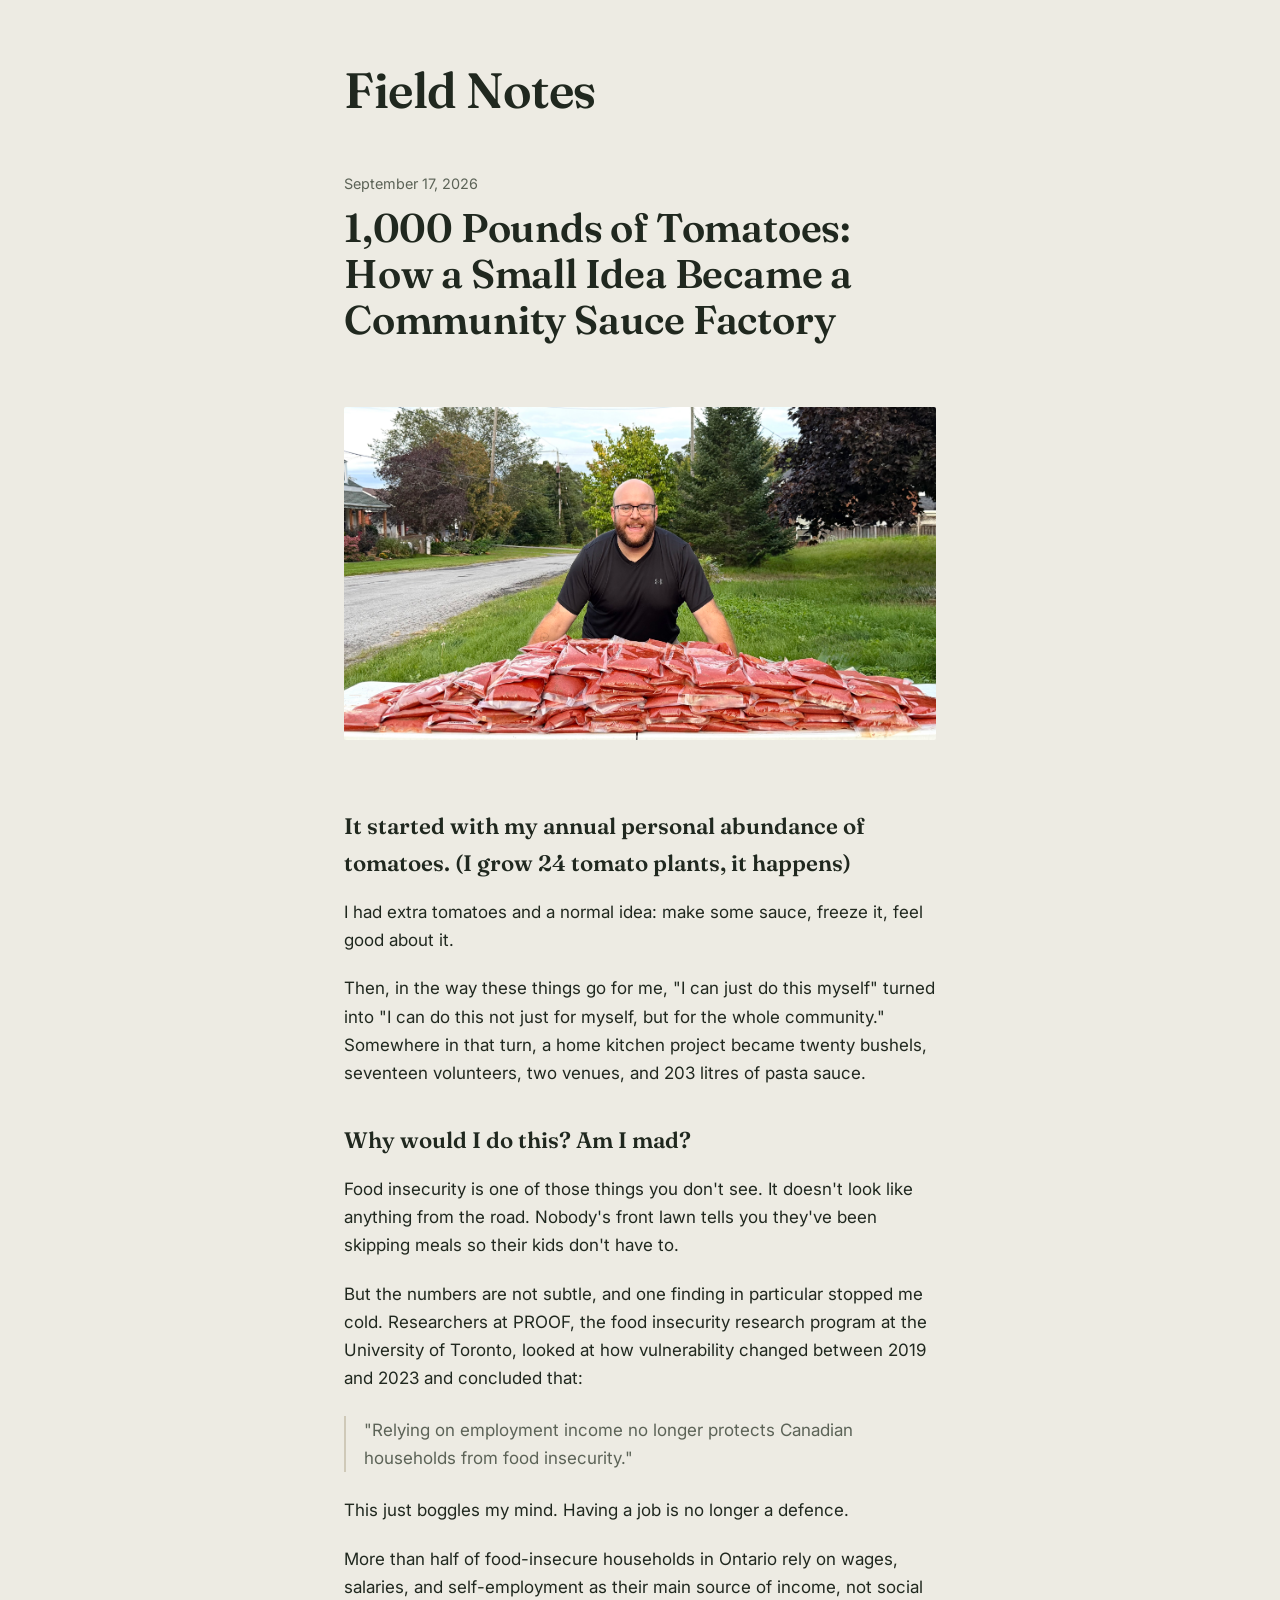
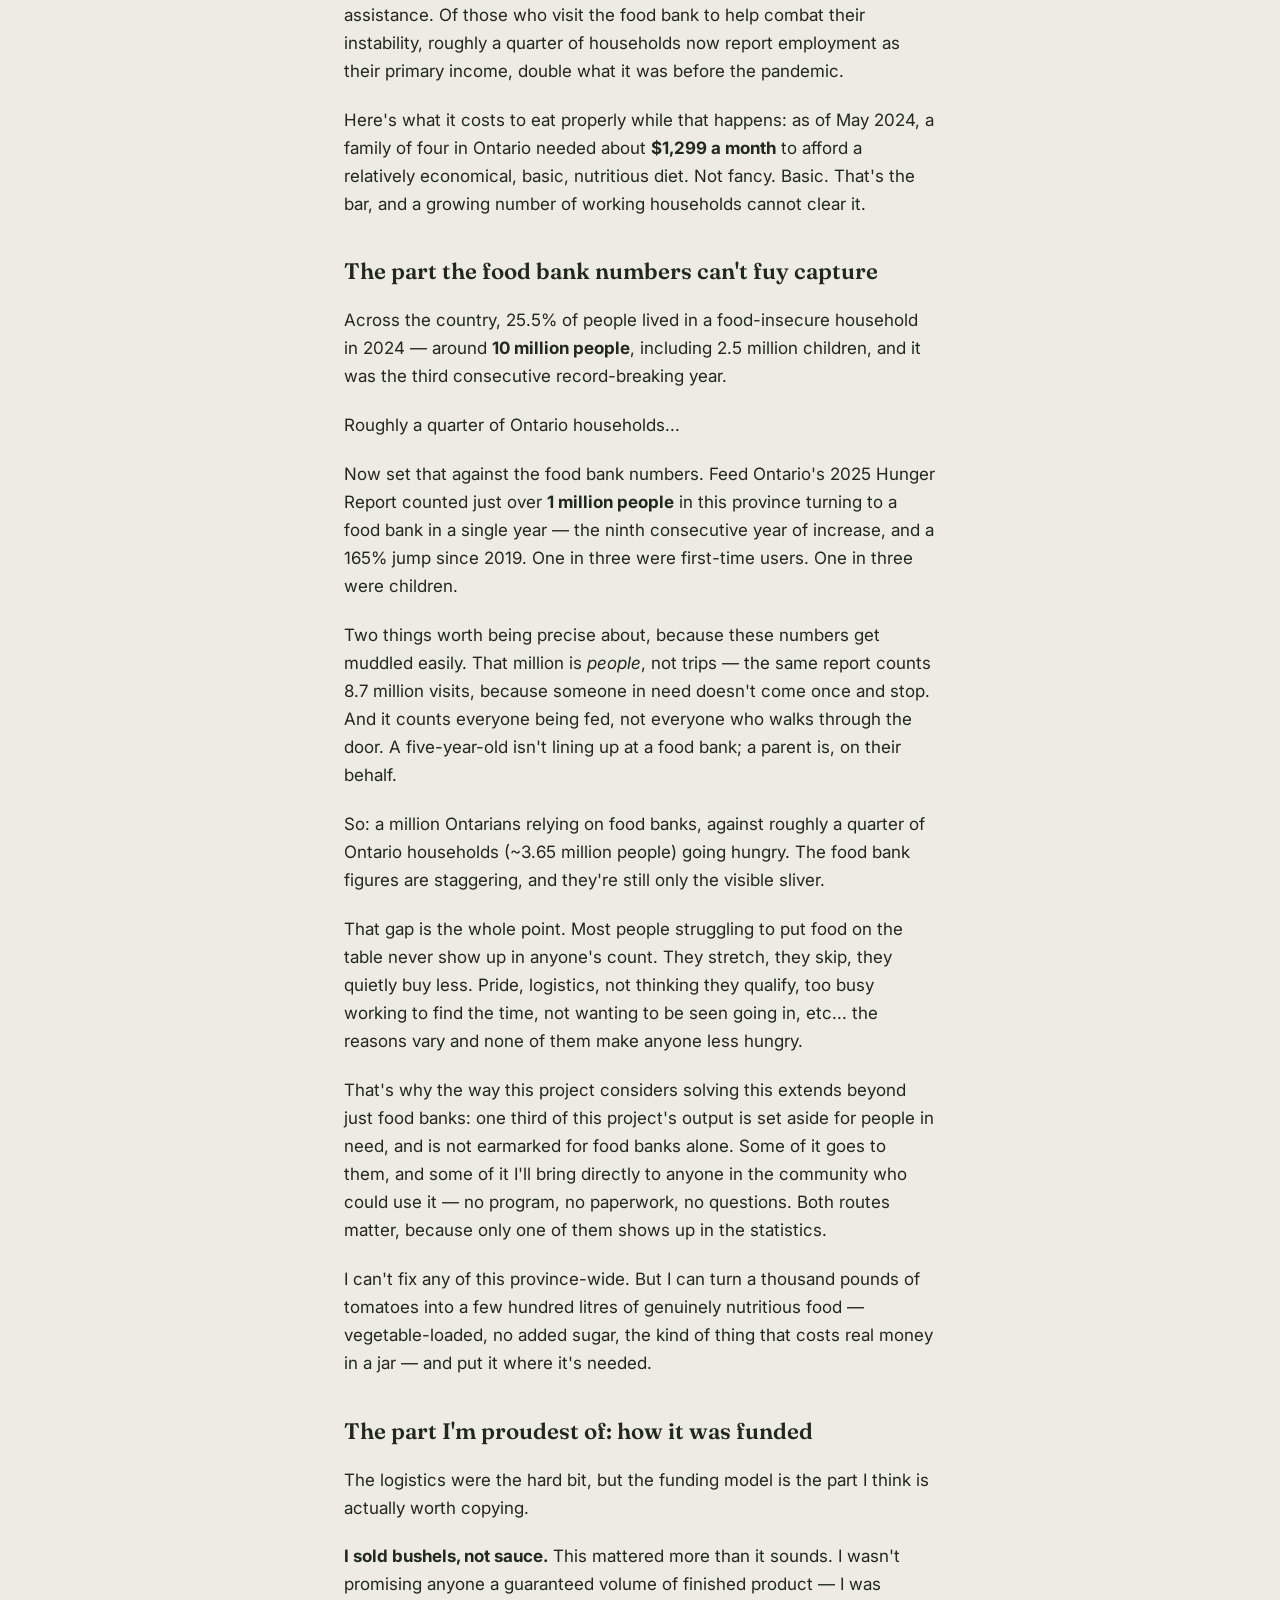
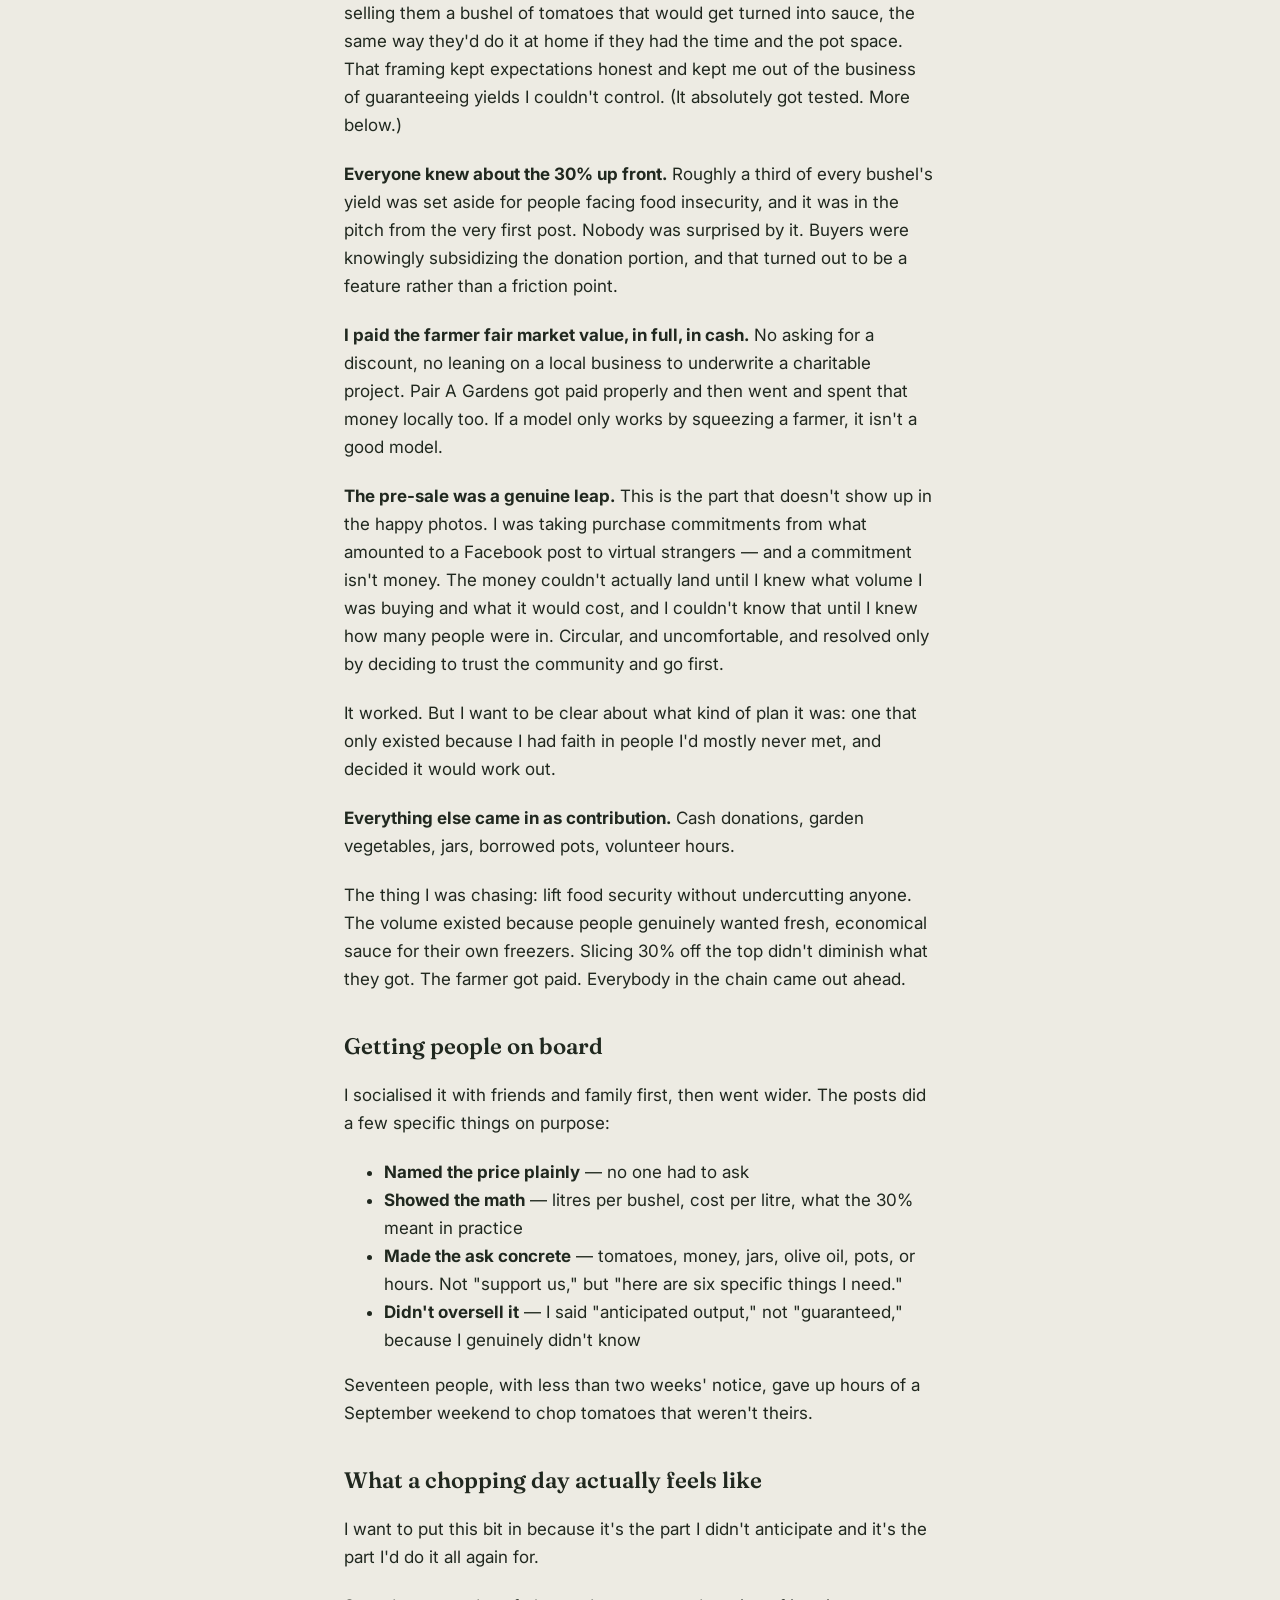
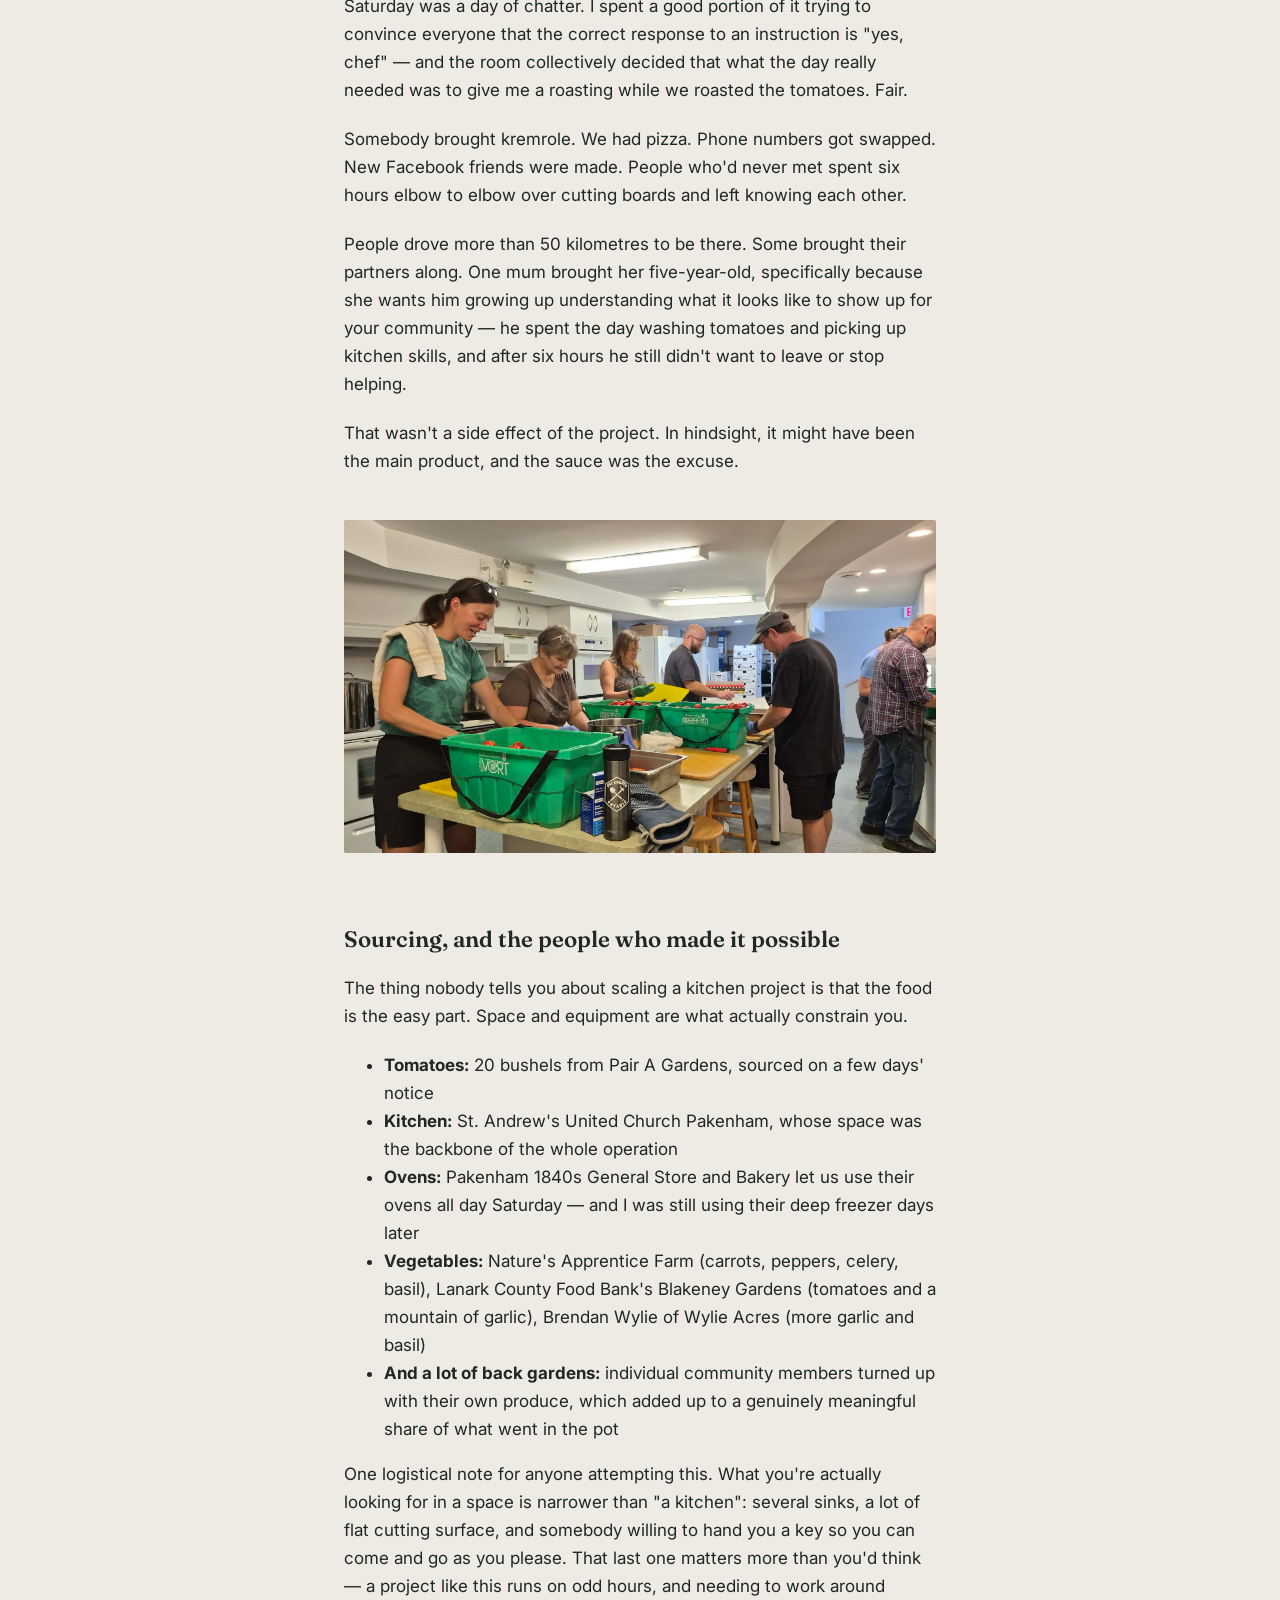
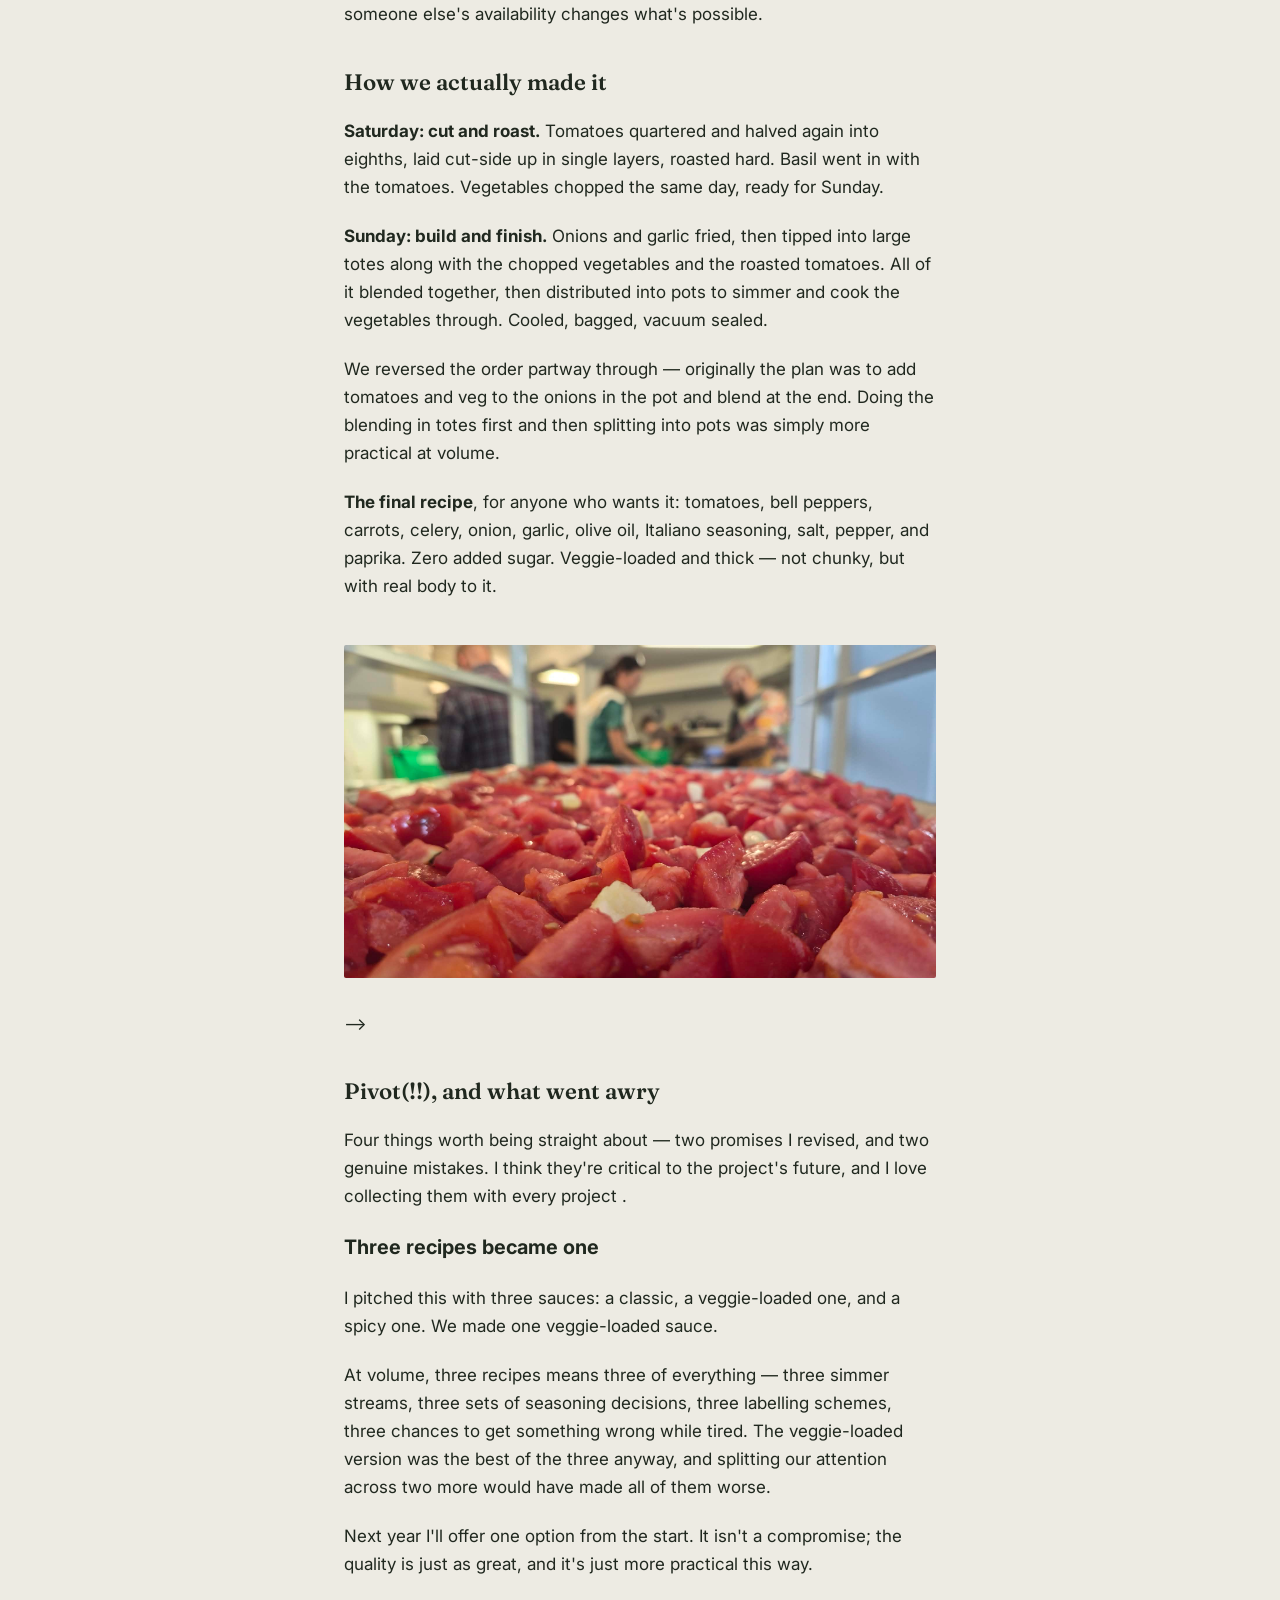
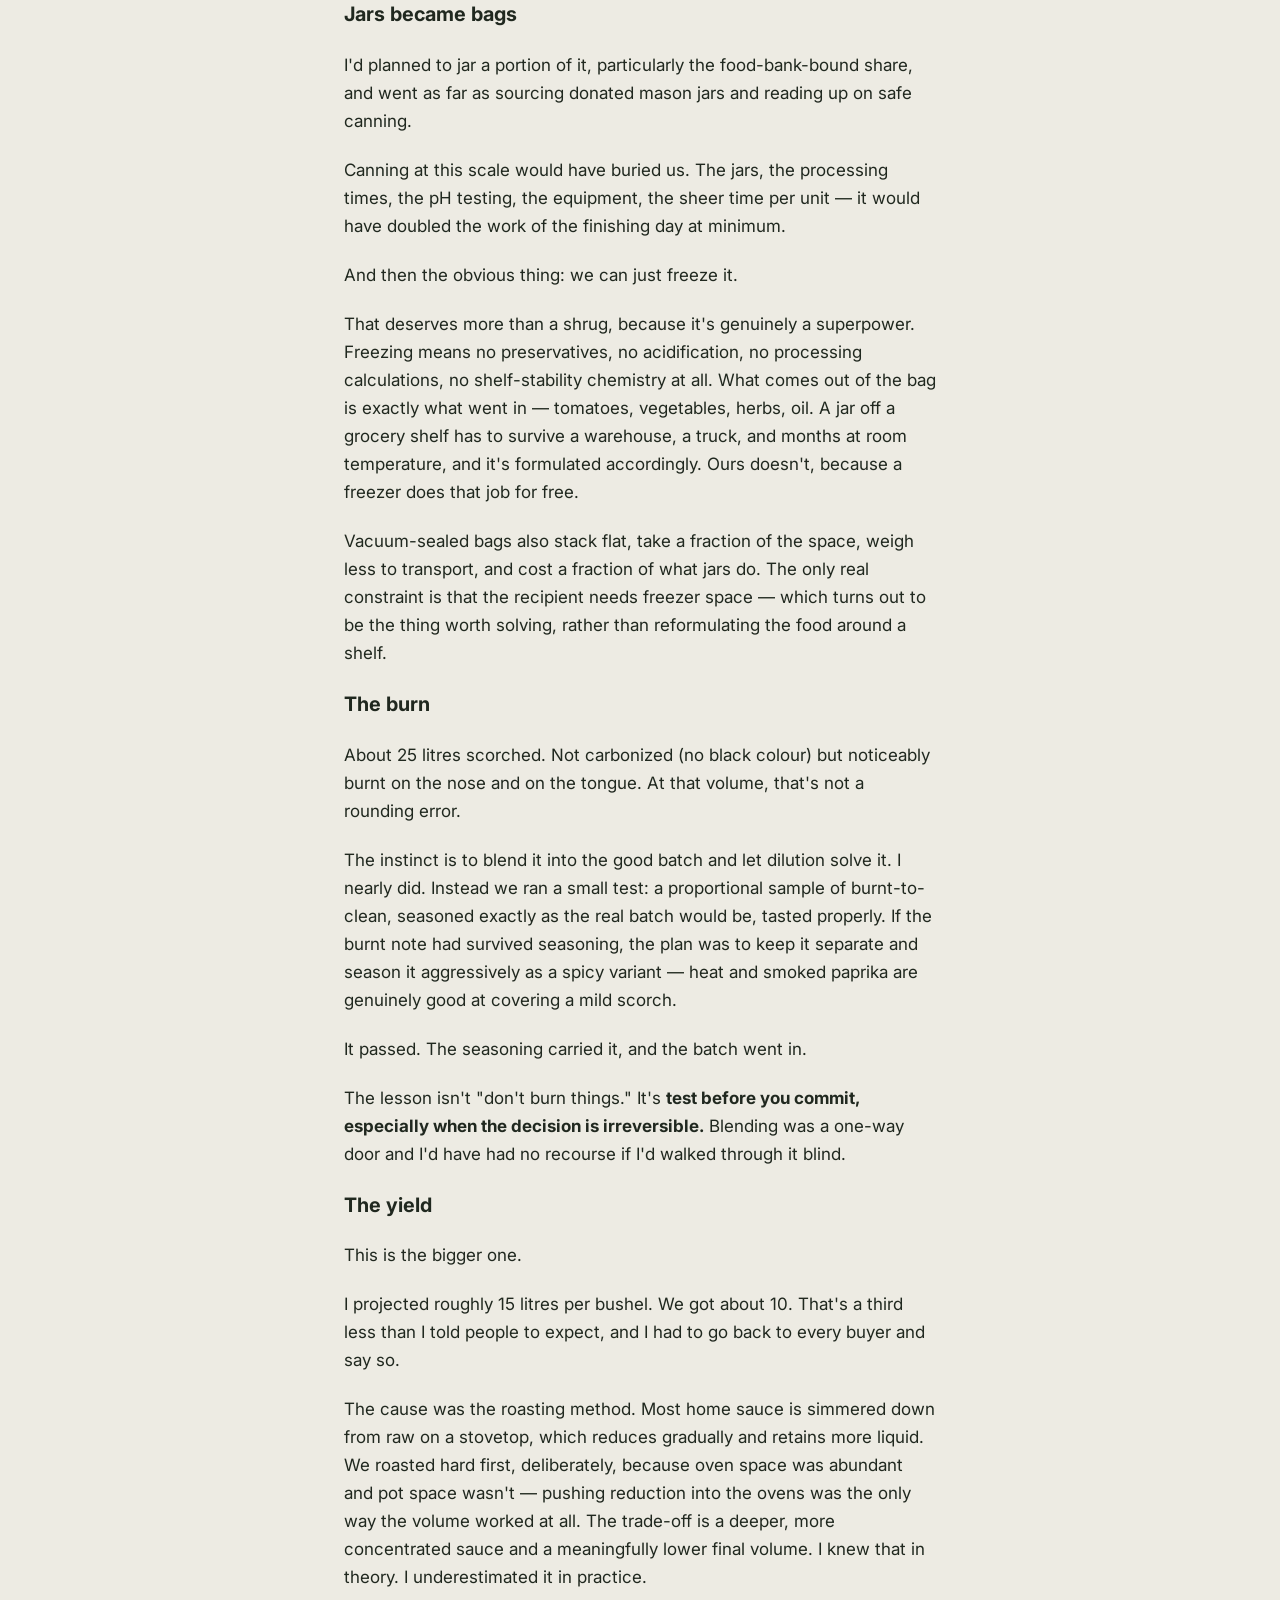
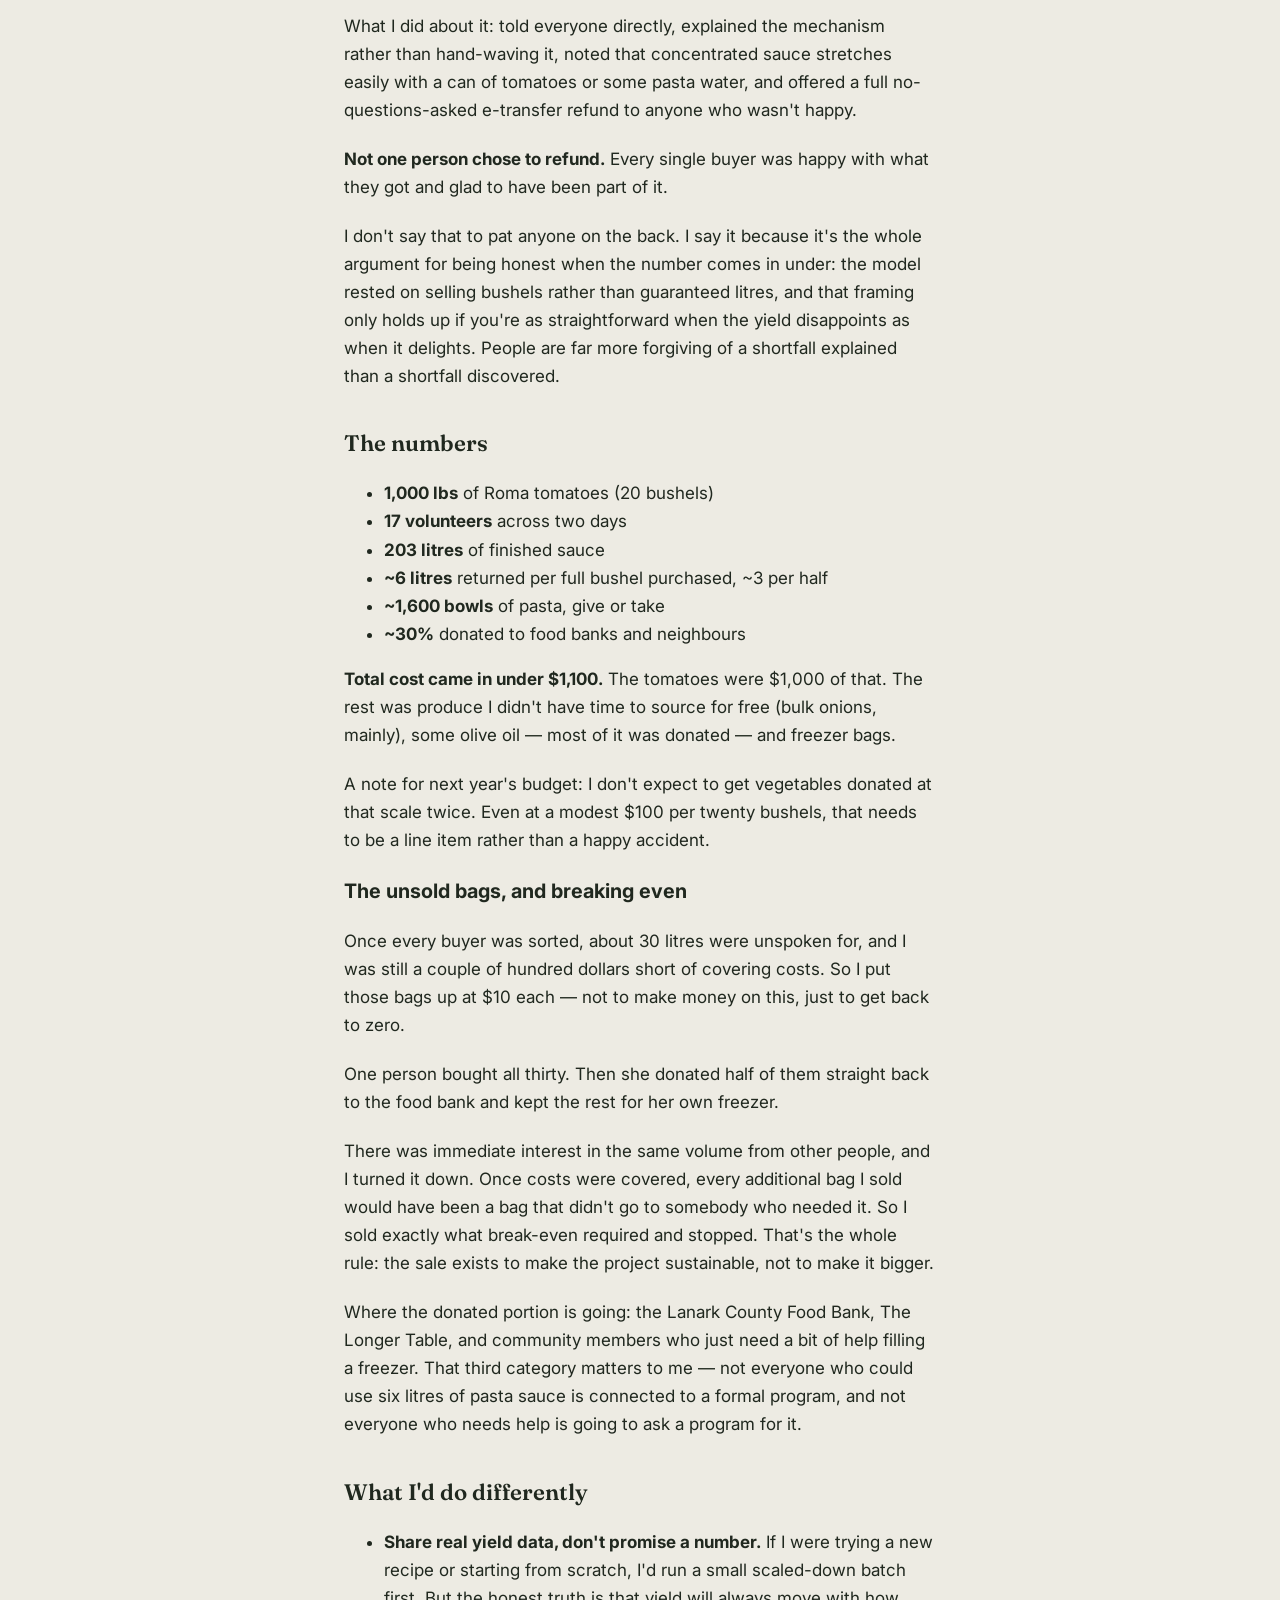
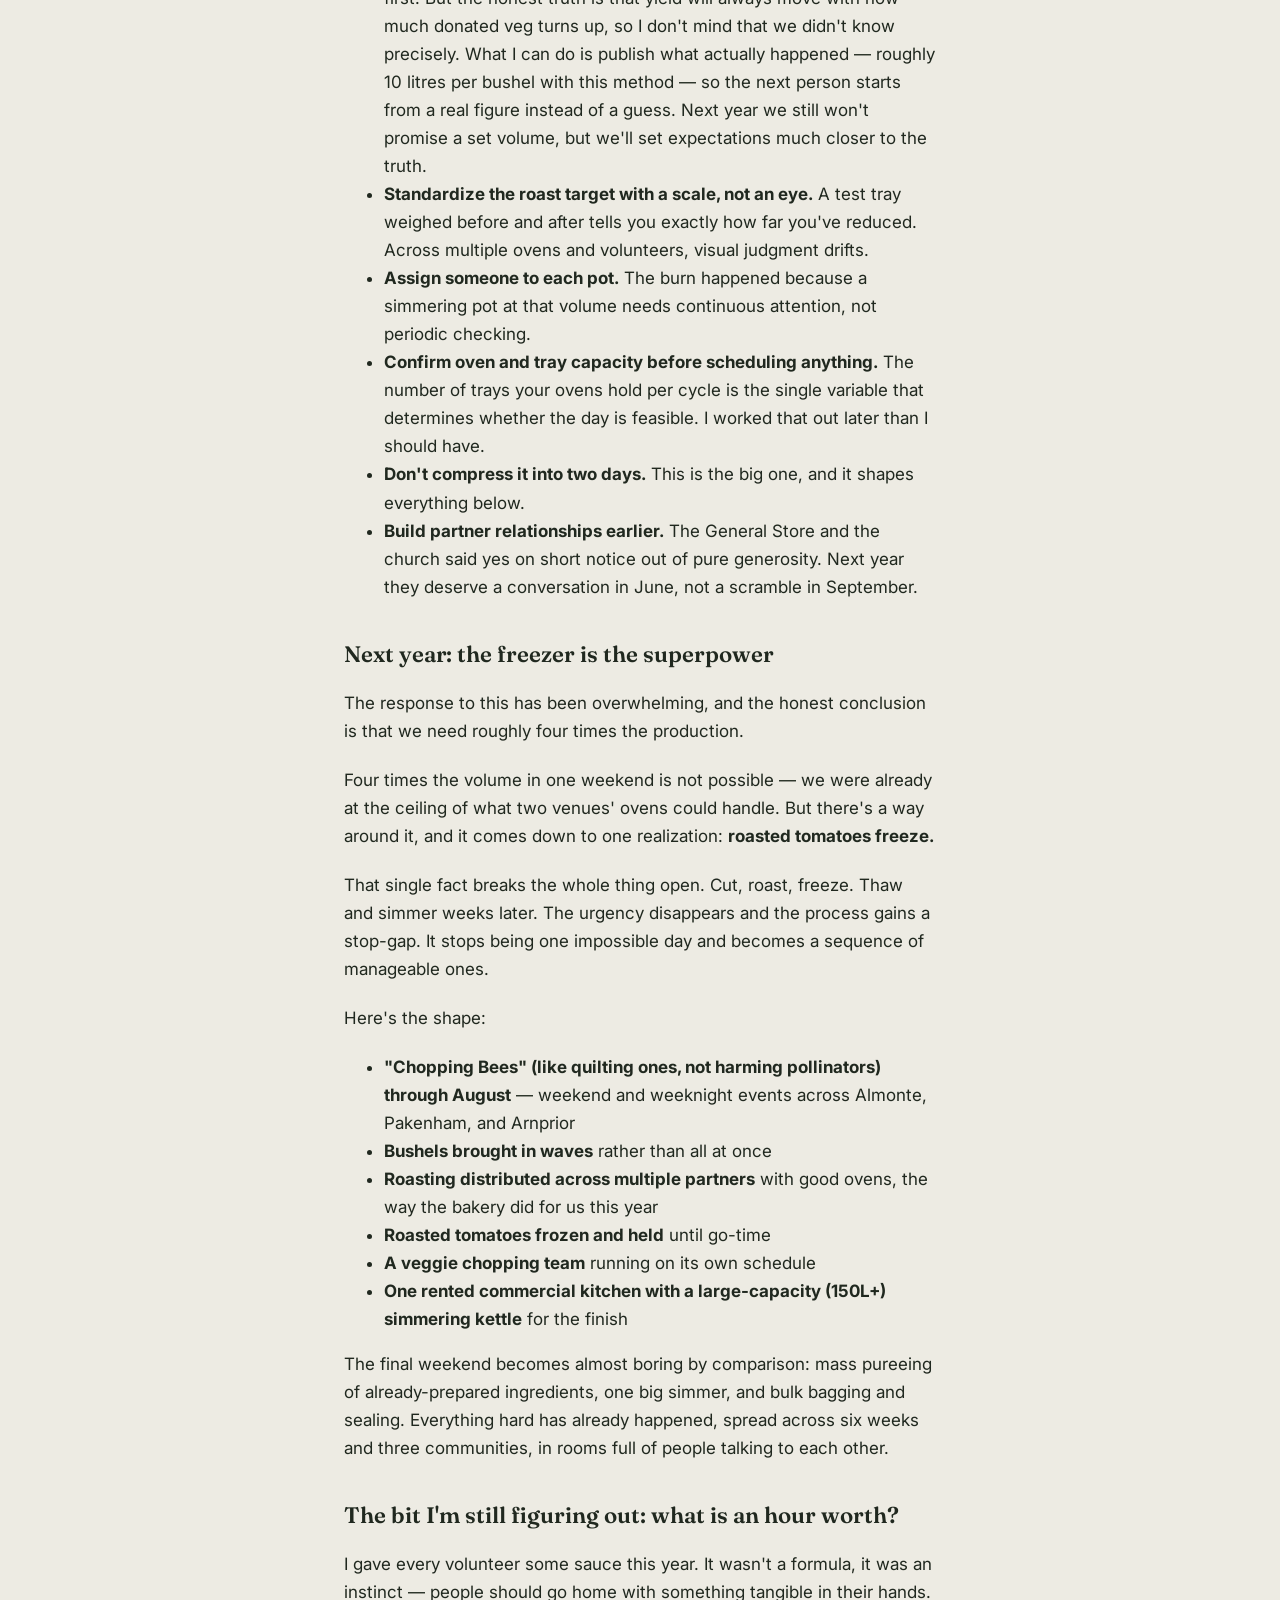
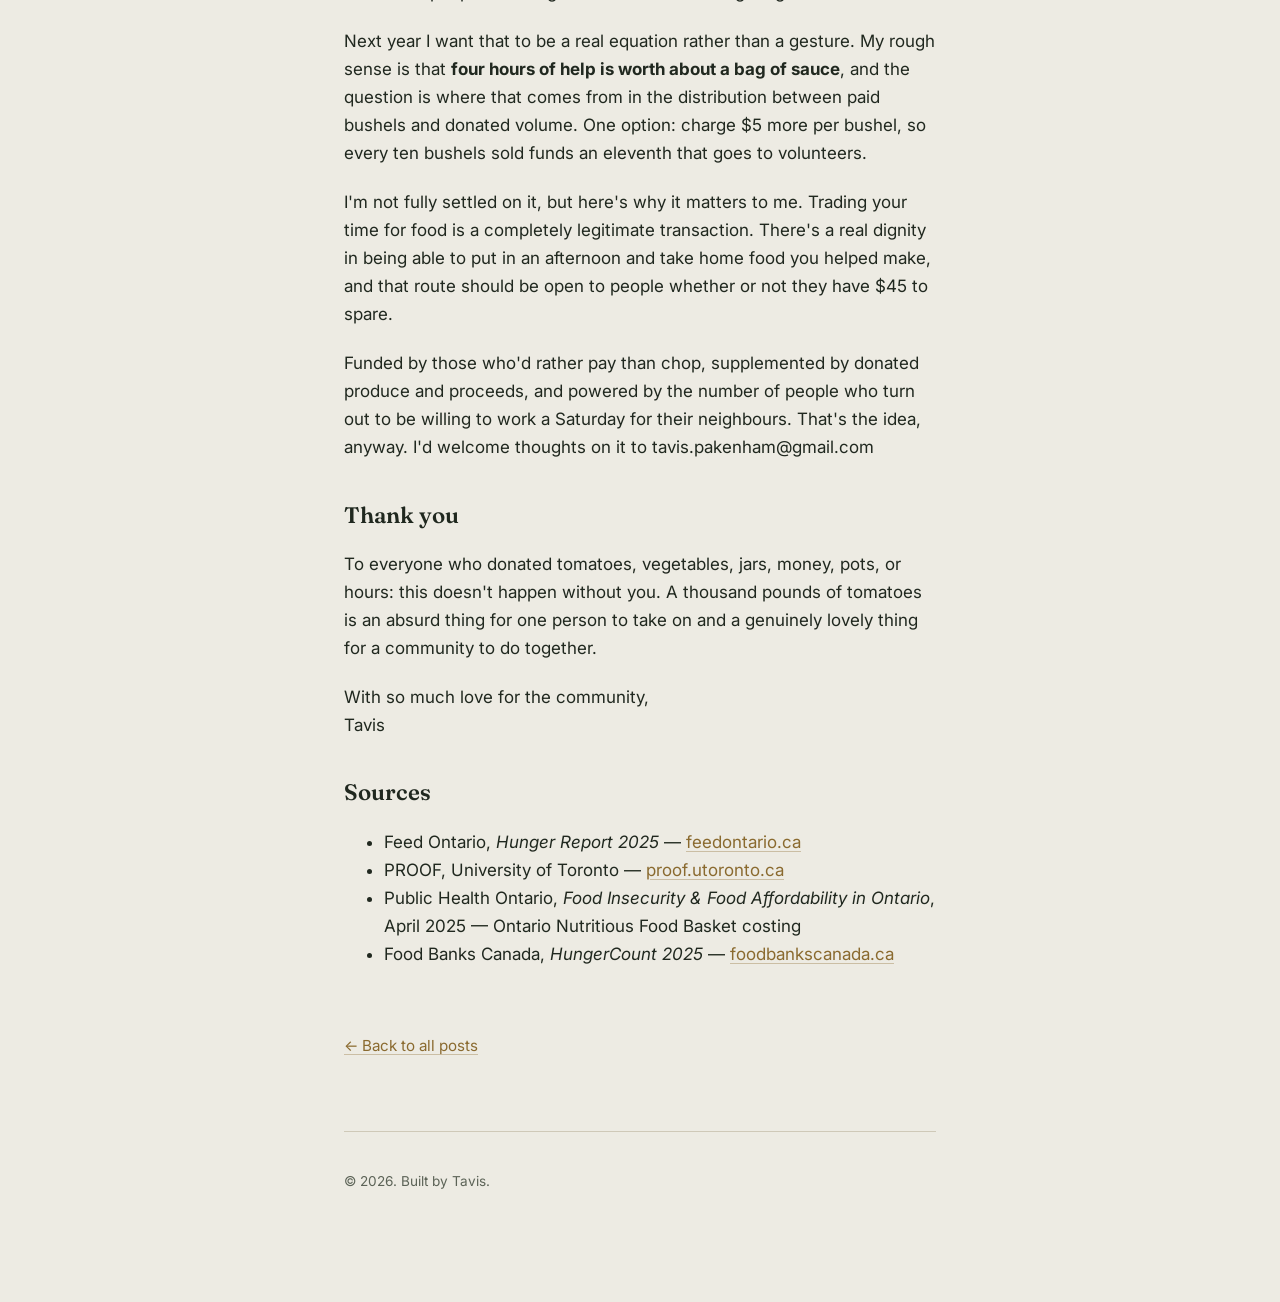
==== commit bf926dc5: "Update 1000-pounds-of-tomatoes.html" ====
--- a/posts/1000-pounds-of-tomatoes.html
+++ b/posts/1000-pounds-of-tomatoes.html
@@ -140,7 +140,7 @@
         <p><strong>The final recipe</strong>, for anyone who wants it: tomatoes, bell peppers, carrots, celery, onion, garlic, olive oil, Italiano seasoning, salt, pepper, and paprika. Zero added sugar. Veggie-loaded and thick — not chunky, but with real body to it.</p>
 
         <!-- PHOTO: sheet trays of roasted tomatoes, or the kitchen mid-chaos -->
-        <!-- <img src="images/roasted-trays.jpg" alt="Sheet trays of roasted tomatoes coming out of the oven"> -->
+        <img src="../images/att.KDAPy1fHpRjCR2IoRyTMELRwVc85g0A1lg-J2CfU7rw.jpeg" alt="Sheet trays of roasted tomatoes coming out of the oven"> -->
 
         <h2>Pivot(!!), and what went awry</h2>
 
@@ -253,7 +253,7 @@
 
         <!-- ADD: the specific ask — volunteers? a lead on a commercial kitchen with a tilt kettle? freezer space? businesses with ovens? Being concrete worked last time. -->
 
-        <h2>The bit I'm still working out: what is an hour worth?</h2>
+        <h2>The bit I'm still figuring out: what is an hour worth?</h2>
 
         <p>I gave every volunteer some sauce this year. It wasn't a formula, it was an instinct — people should go home with something tangible in their hands.</p>
 
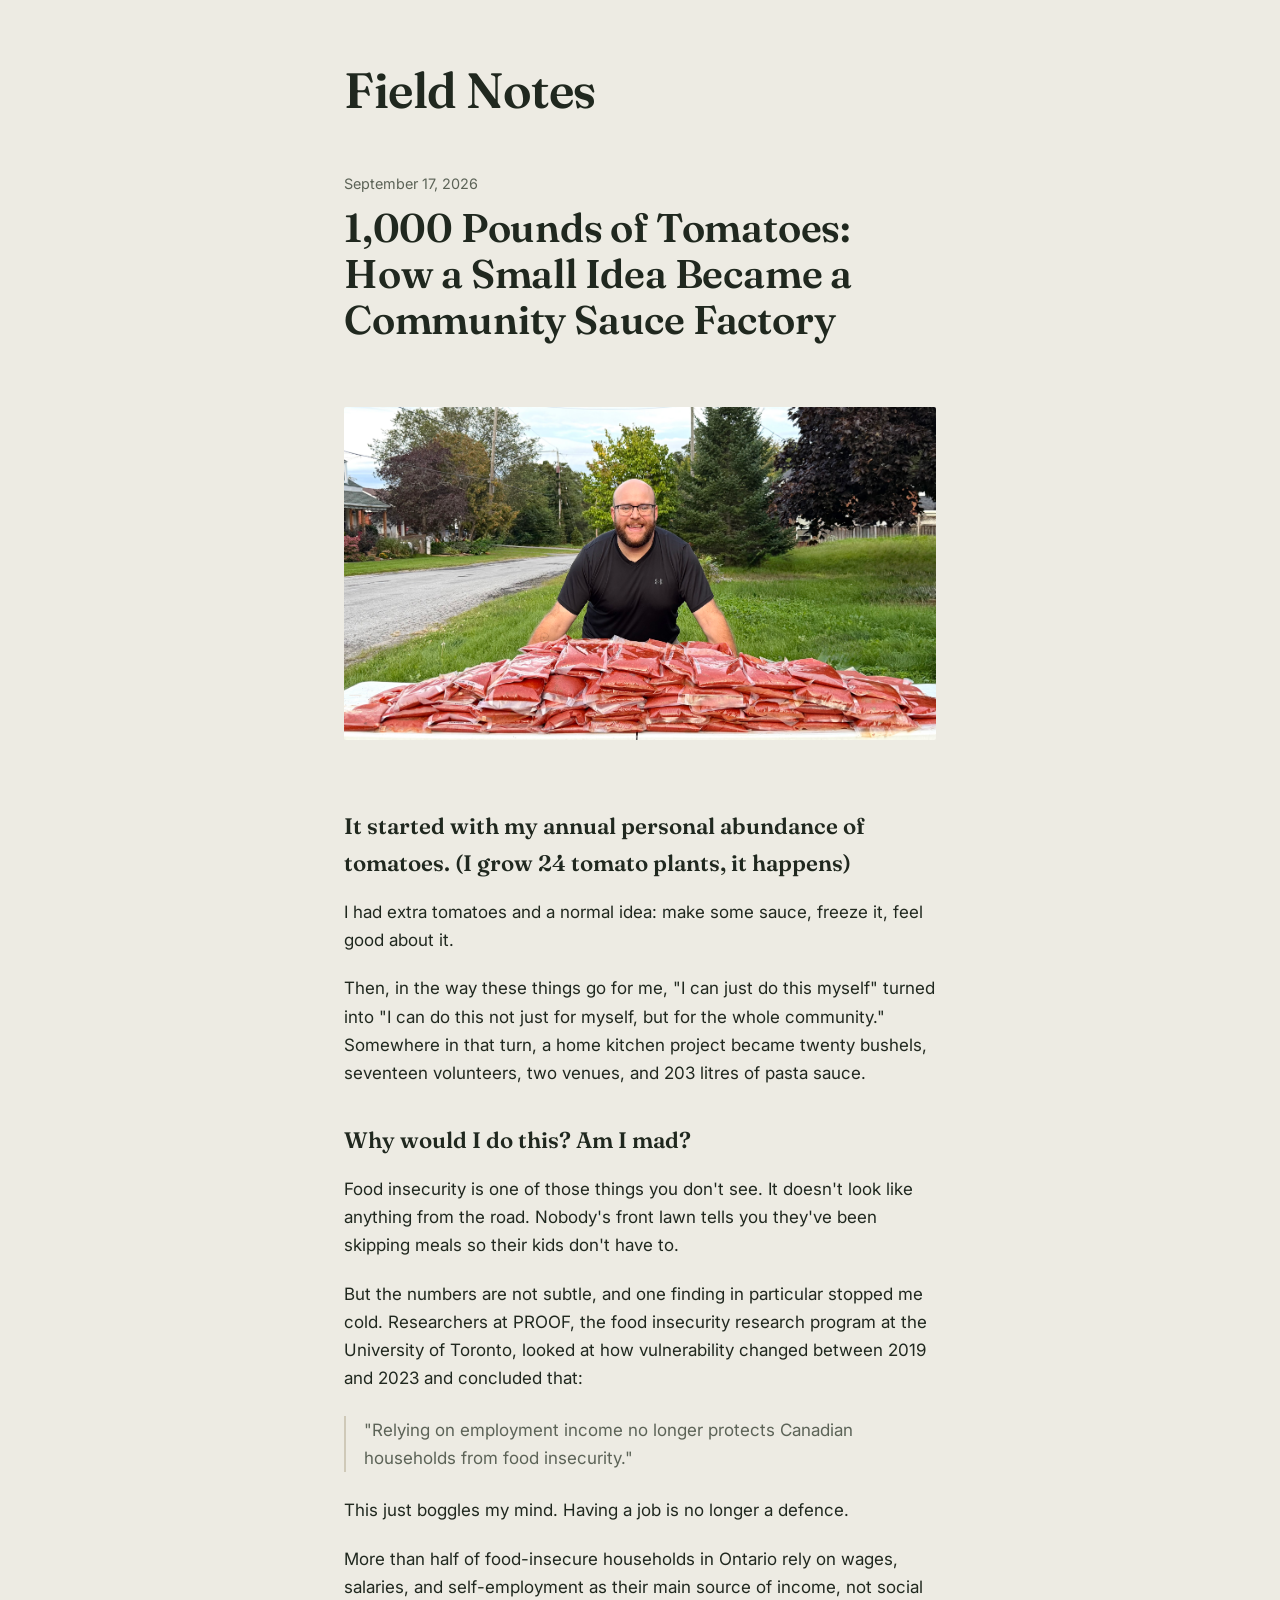
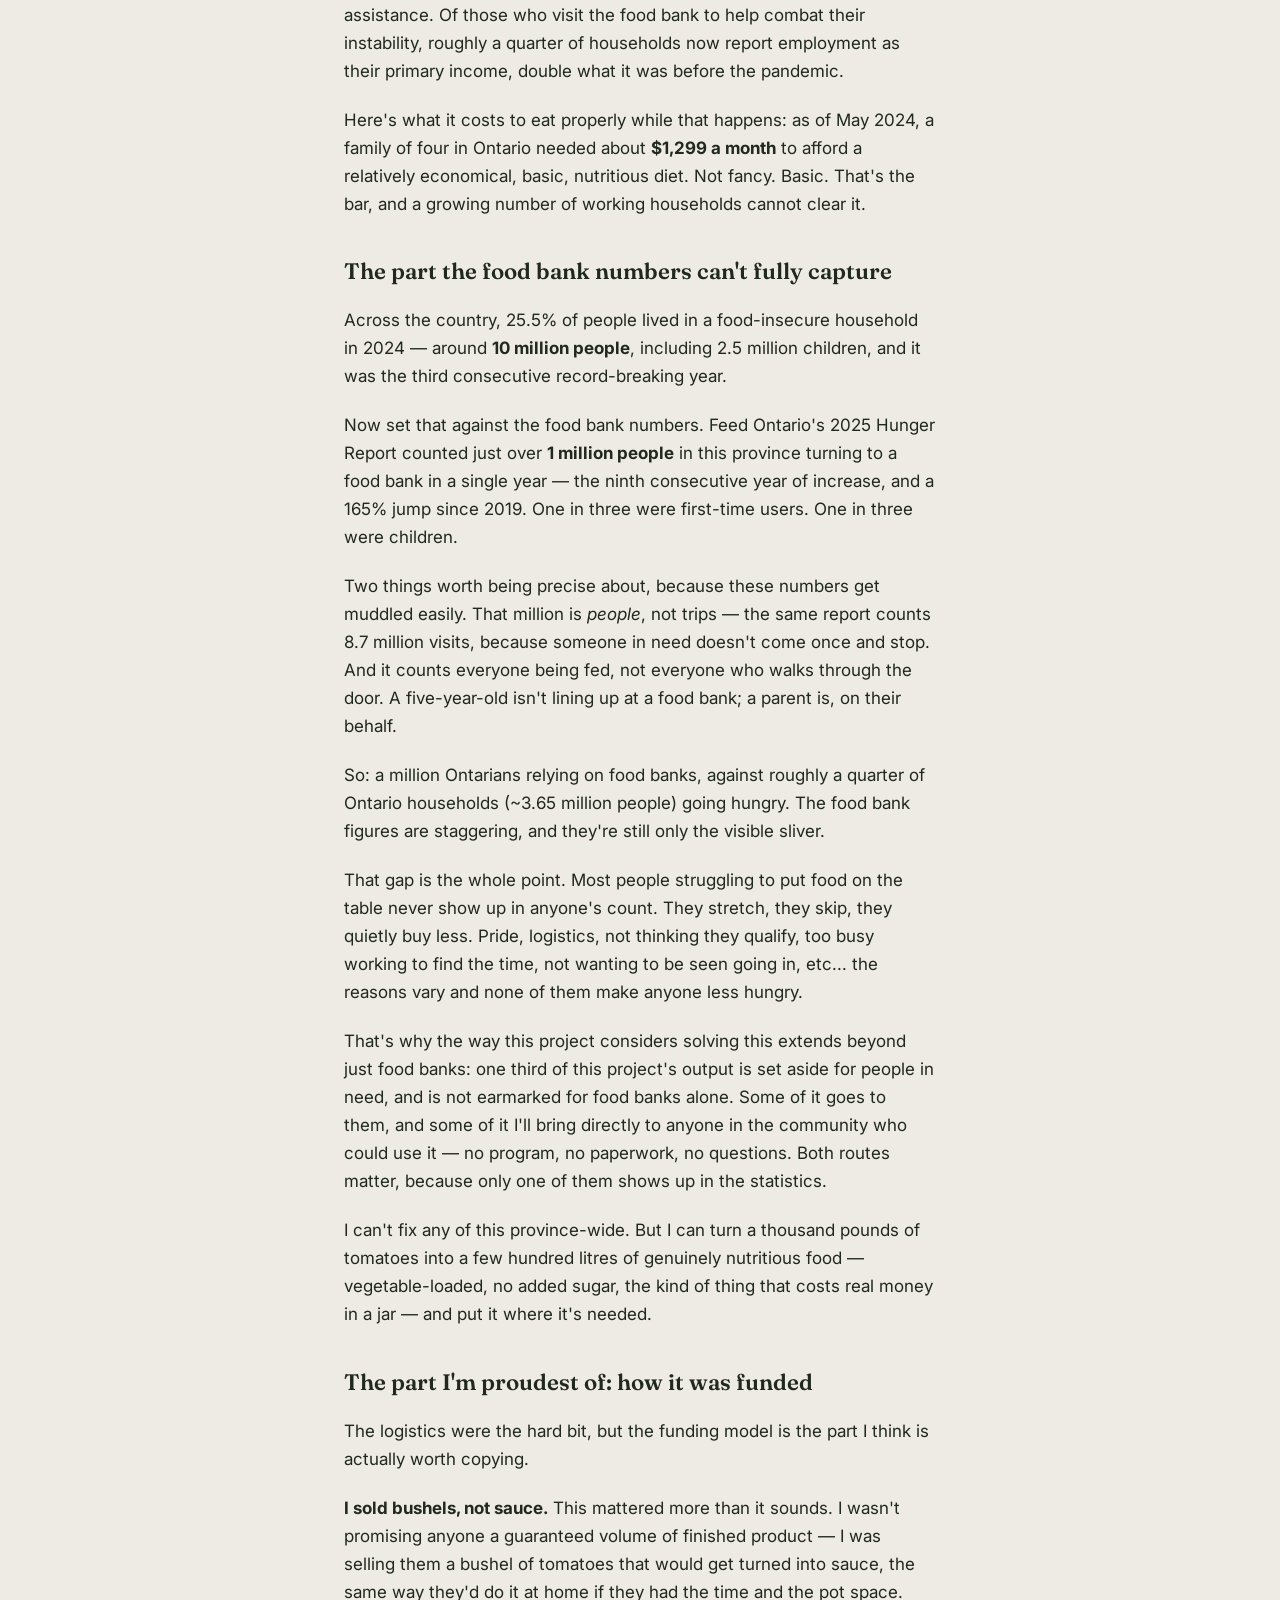
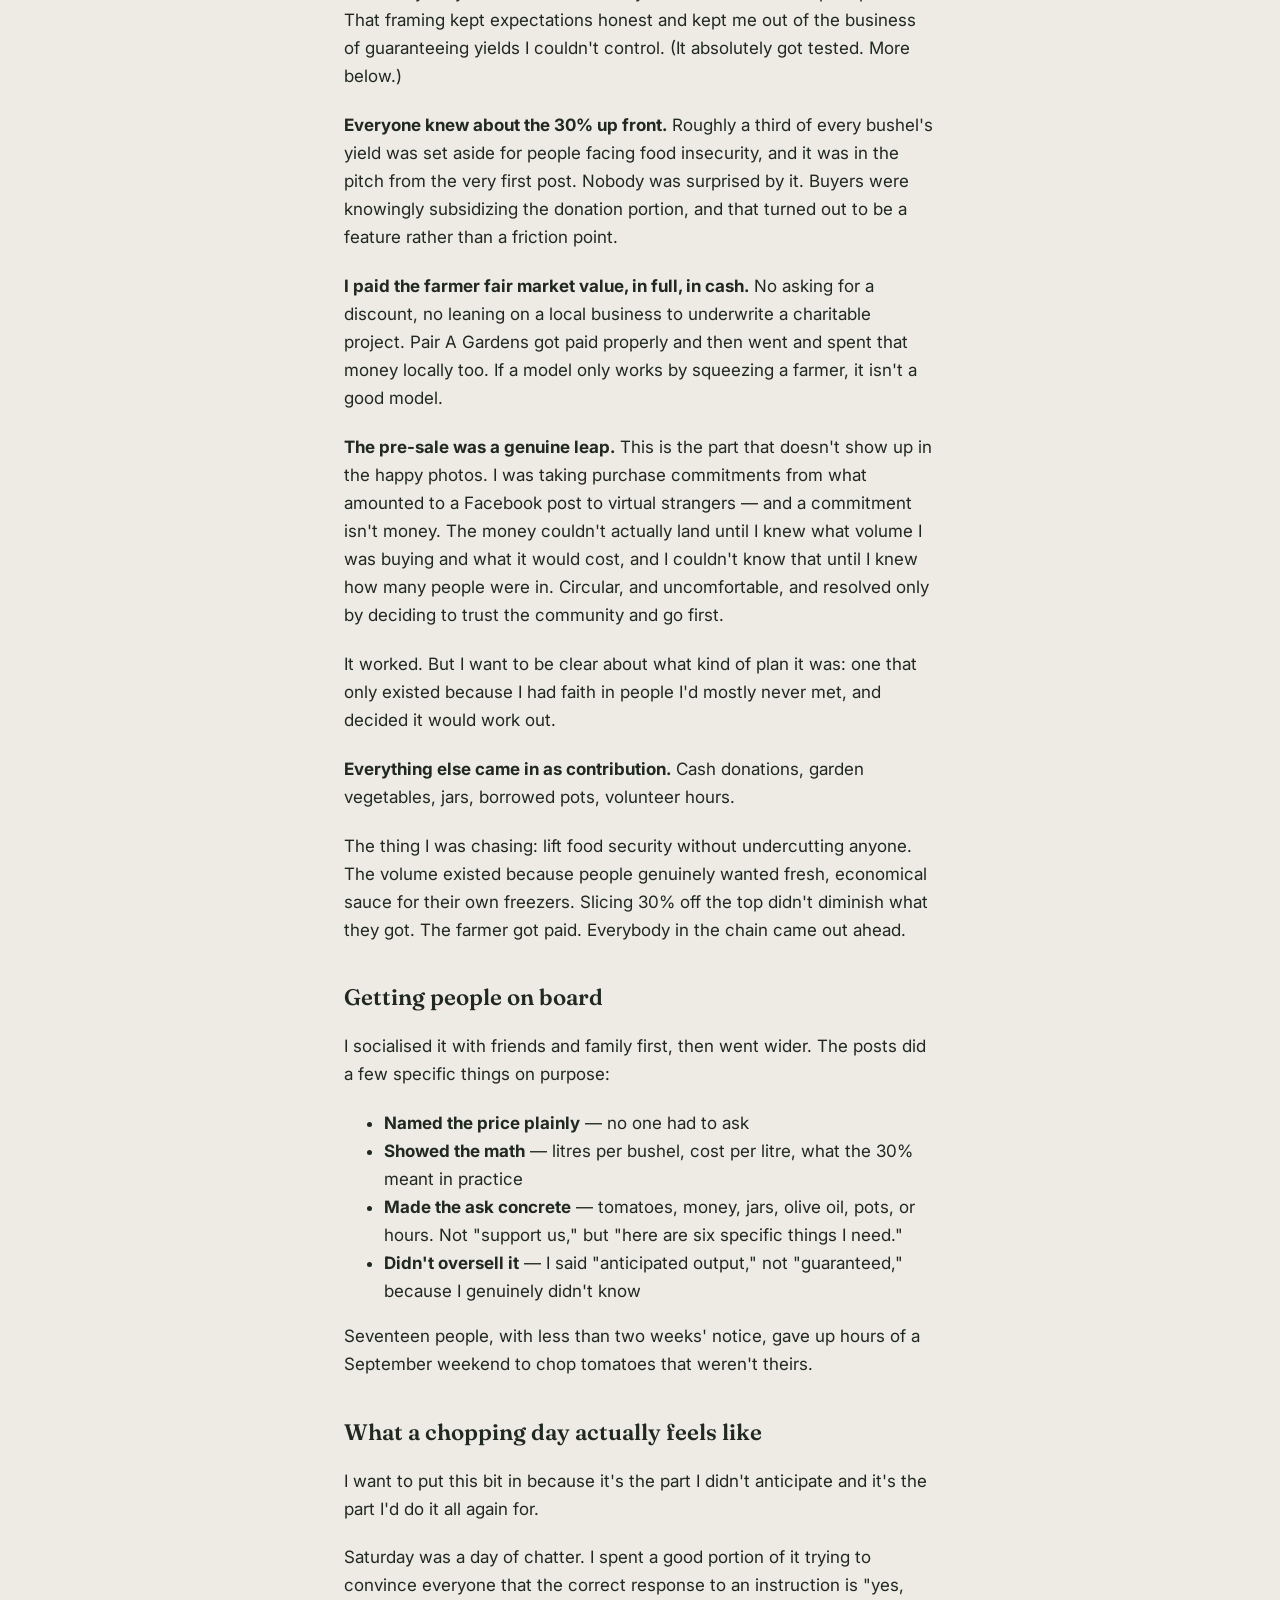
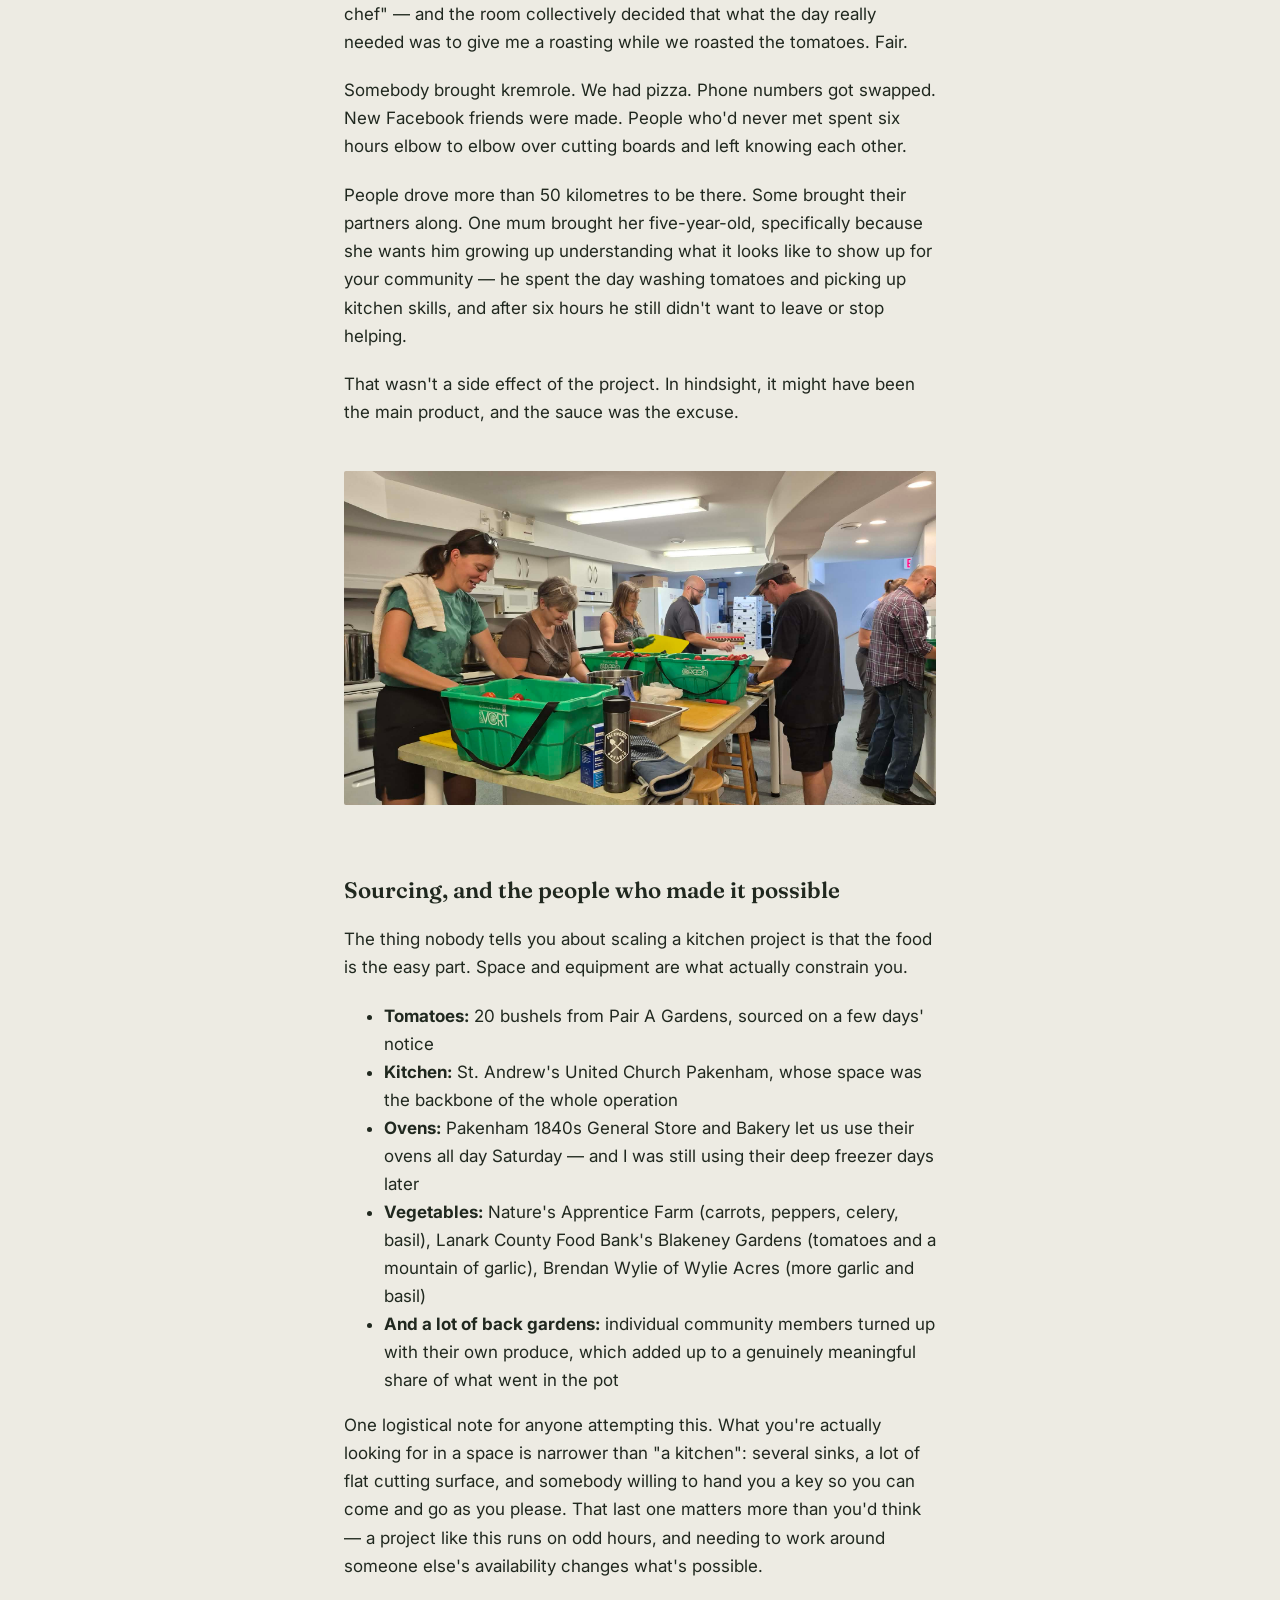
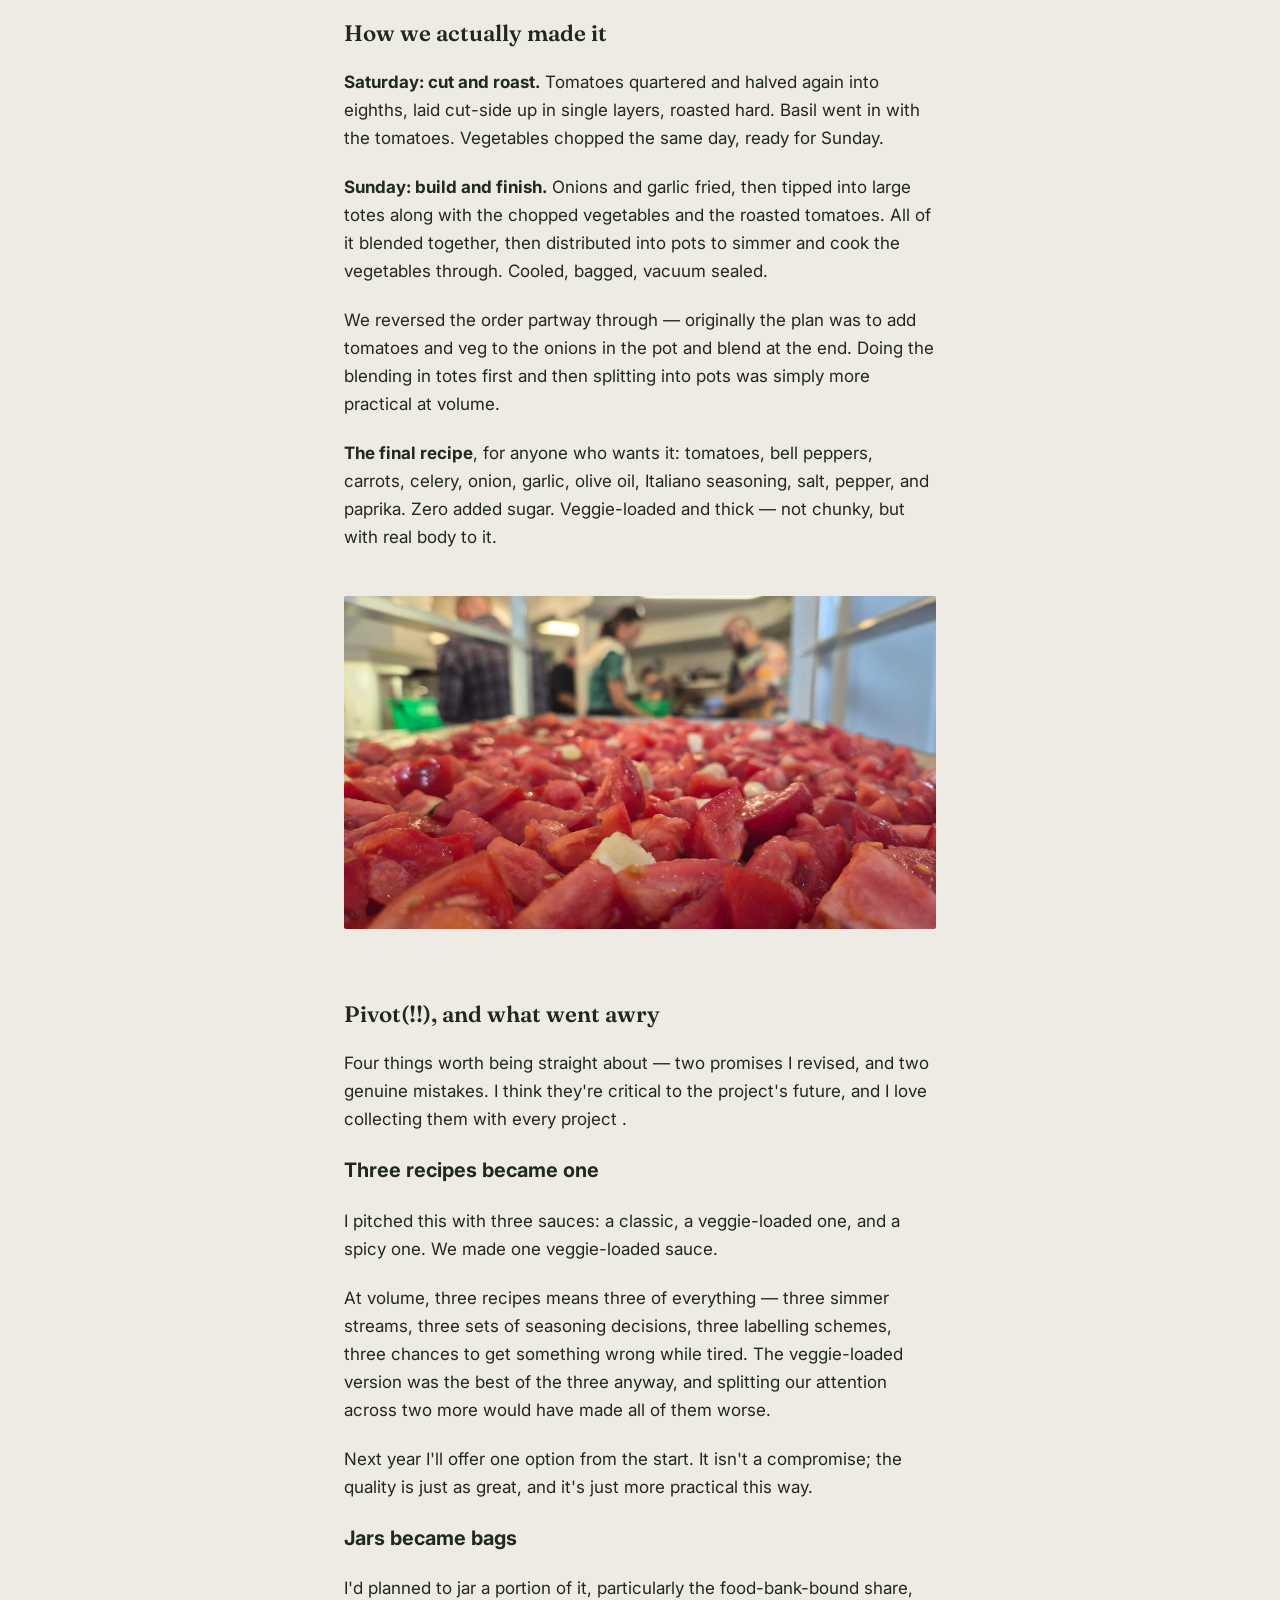
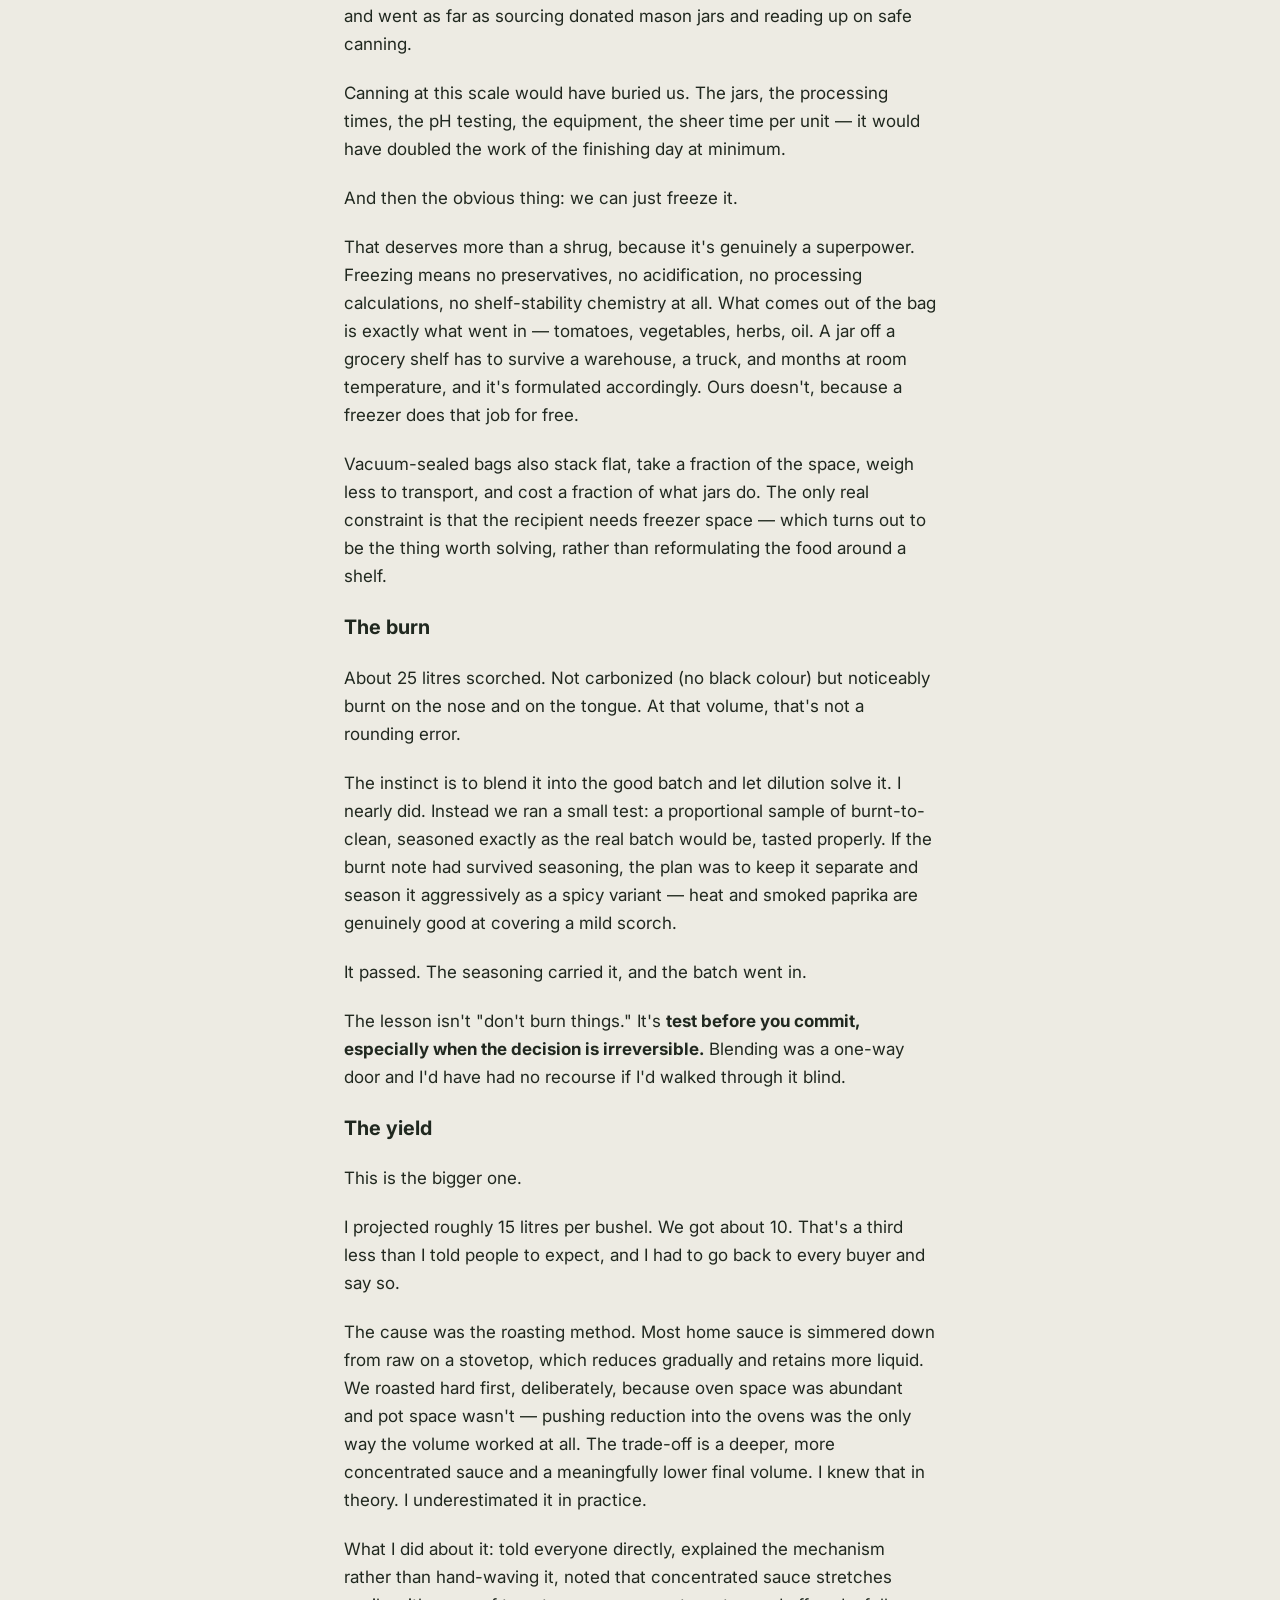
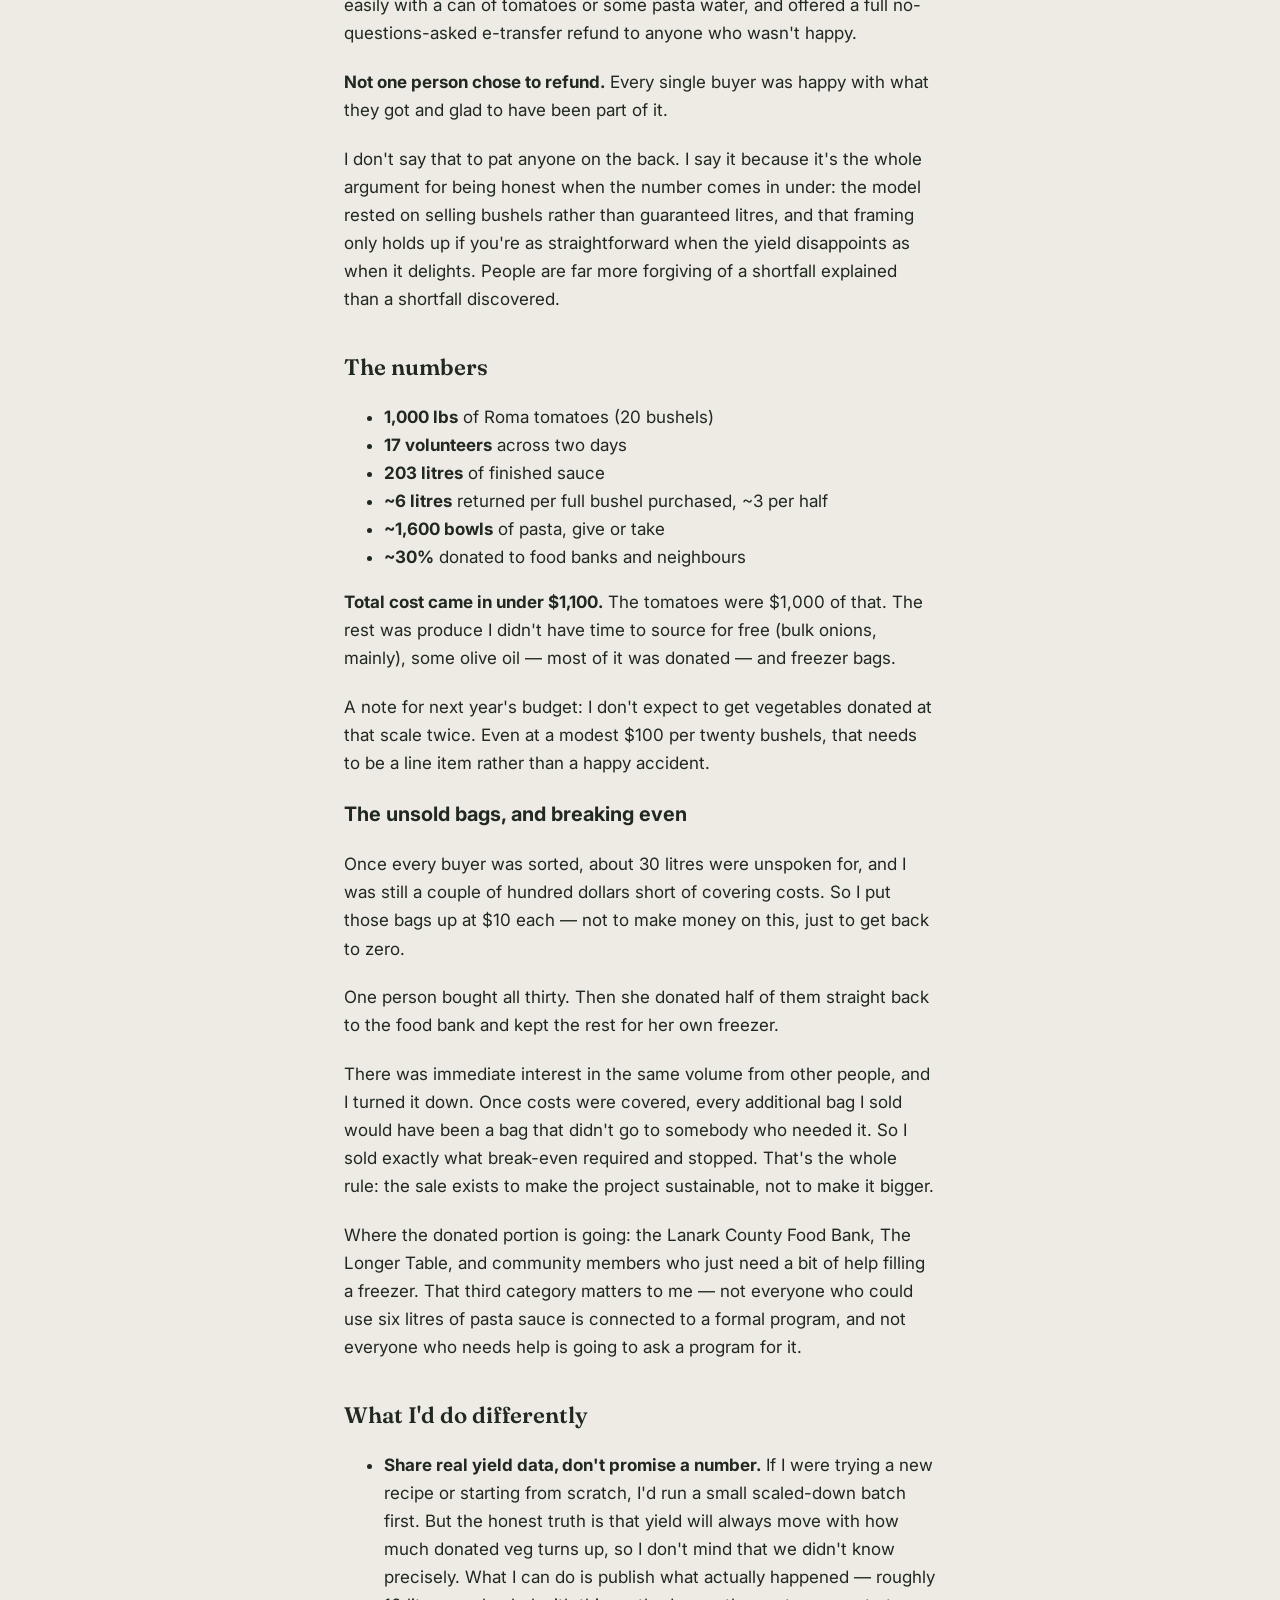
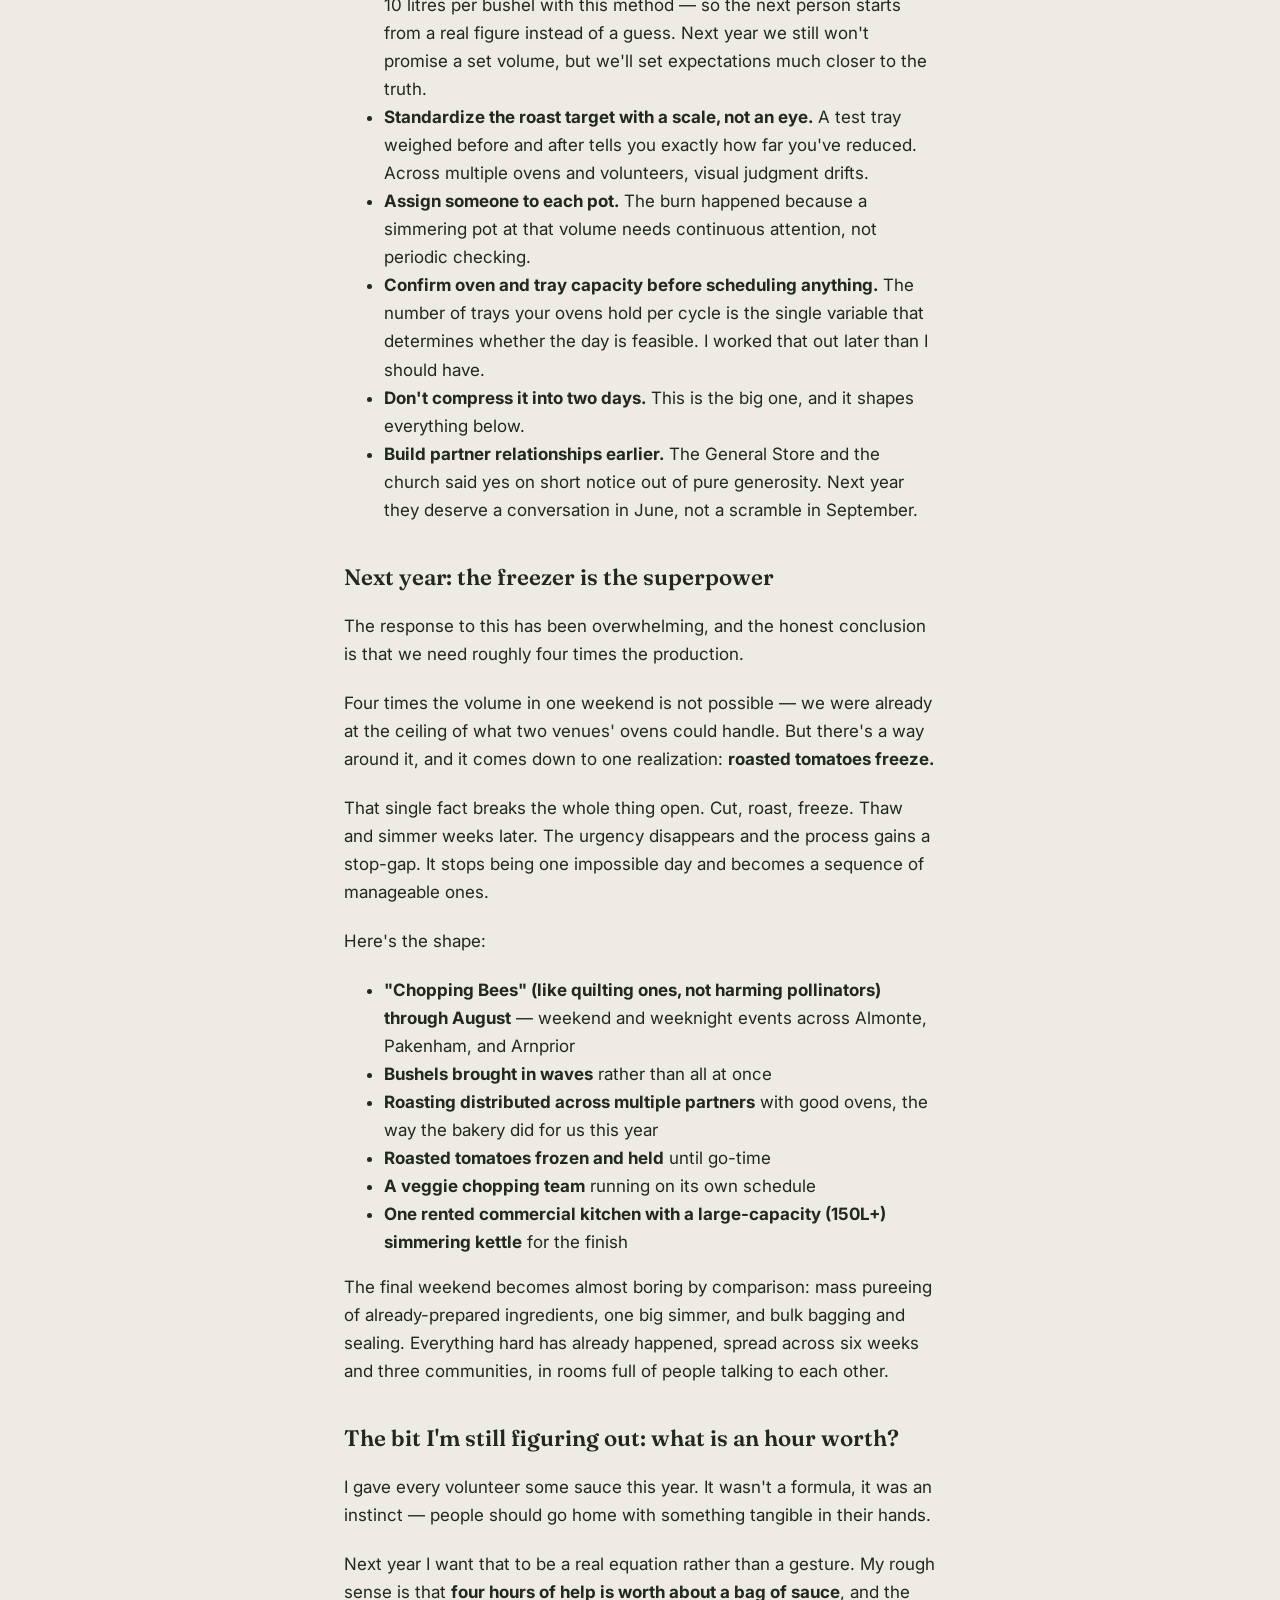
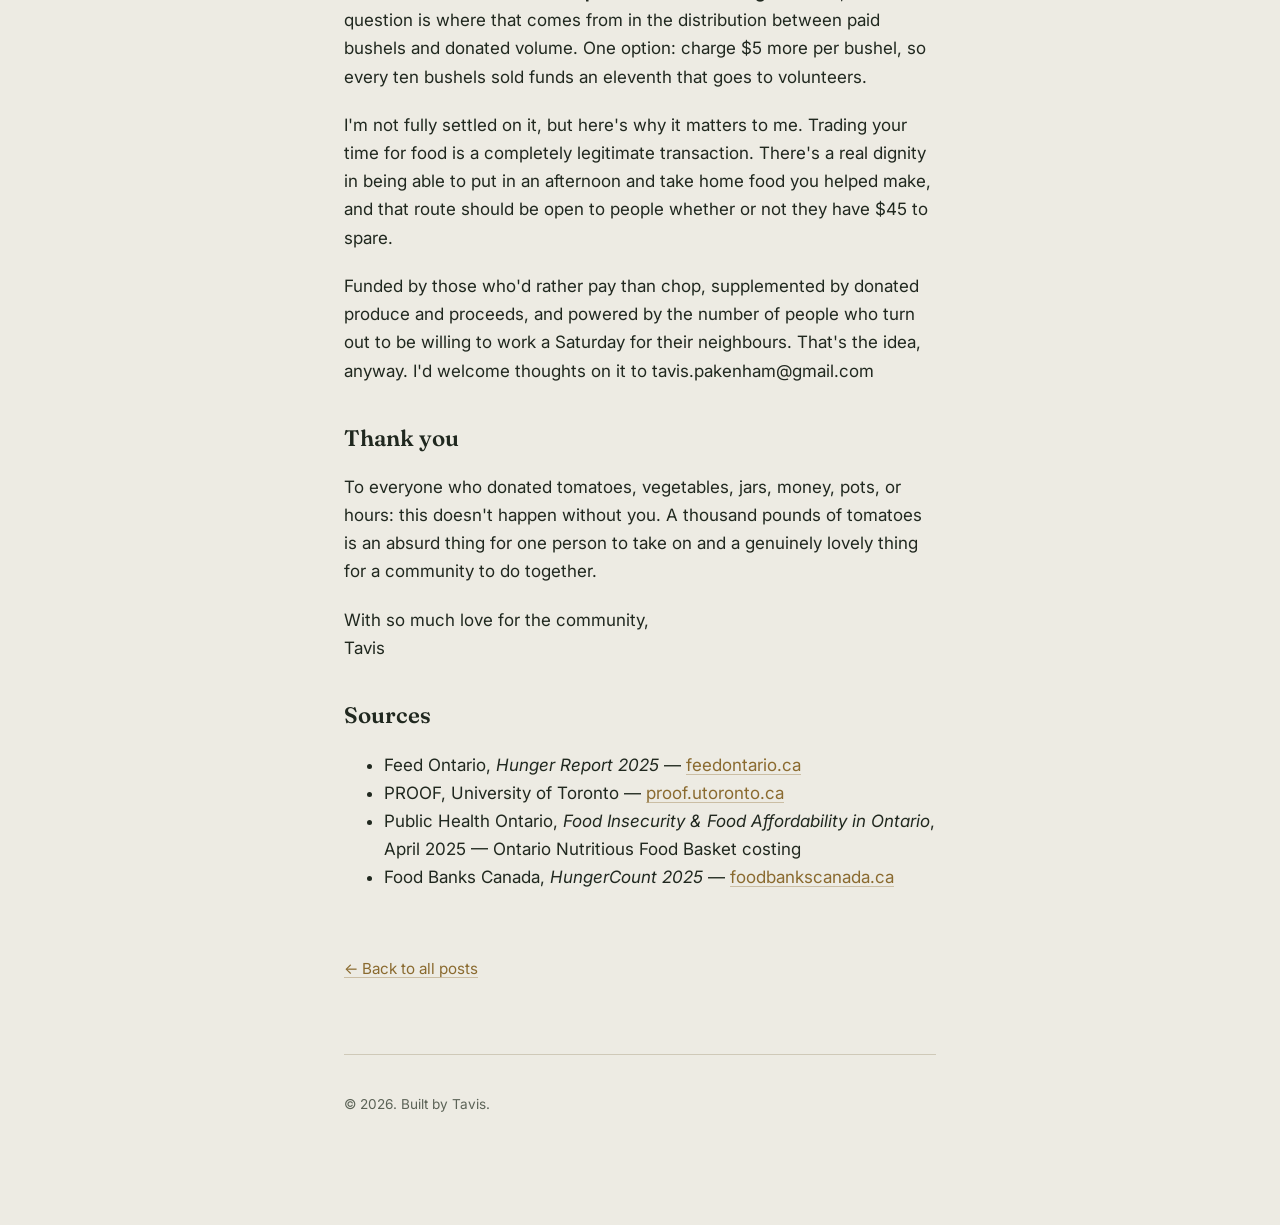
==== commit 151a7d6b: "Update 1000-pounds-of-tomatoes.html" ====
--- a/posts/1000-pounds-of-tomatoes.html
+++ b/posts/1000-pounds-of-tomatoes.html
@@ -45,12 +45,10 @@
 
         <p>Here's what it costs to eat properly while that happens: as of May 2024, a family of four in Ontario needed about <strong>$1,299 a month</strong> to afford a relatively economical, basic, nutritious diet. Not fancy. Basic. That's the bar, and a growing number of working households cannot clear it.</p>
 
-        <h2>The part the food bank numbers can't fuy capture</h2>
+        <h2>The part the food bank numbers can't fully capture</h2>
 
         <p>Across the country, 25.5% of people lived in a food-insecure household in 2024 — around <strong>10 million people</strong>, including 2.5 million children, and it was the third consecutive record-breaking year.
         </p>
-
-        <p>Roughly a quarter of Ontario households...</p>
 
         <p>Now set that against the food bank numbers. Feed Ontario's 2025 Hunger Report counted just over <strong>1 million people</strong> in this province turning to a food bank in a single year — the ninth consecutive year of increase, and a 165% jump since 2019. One in three were first-time users. One in three were children.</p>
 
@@ -140,7 +138,7 @@
         <p><strong>The final recipe</strong>, for anyone who wants it: tomatoes, bell peppers, carrots, celery, onion, garlic, olive oil, Italiano seasoning, salt, pepper, and paprika. Zero added sugar. Veggie-loaded and thick — not chunky, but with real body to it.</p>
 
         <!-- PHOTO: sheet trays of roasted tomatoes, or the kitchen mid-chaos -->
-        <img src="../images/att.KDAPy1fHpRjCR2IoRyTMELRwVc85g0A1lg-J2CfU7rw.jpeg" alt="Sheet trays of roasted tomatoes coming out of the oven"> -->
+        <img src="../images/att.KDAPy1fHpRjCR2IoRyTMELRwVc85g0A1lg-J2CfU7rw.jpeg" alt="Sheet trays of roasted tomatoes coming out of the oven">
 
         <h2>Pivot(!!), and what went awry</h2>
 
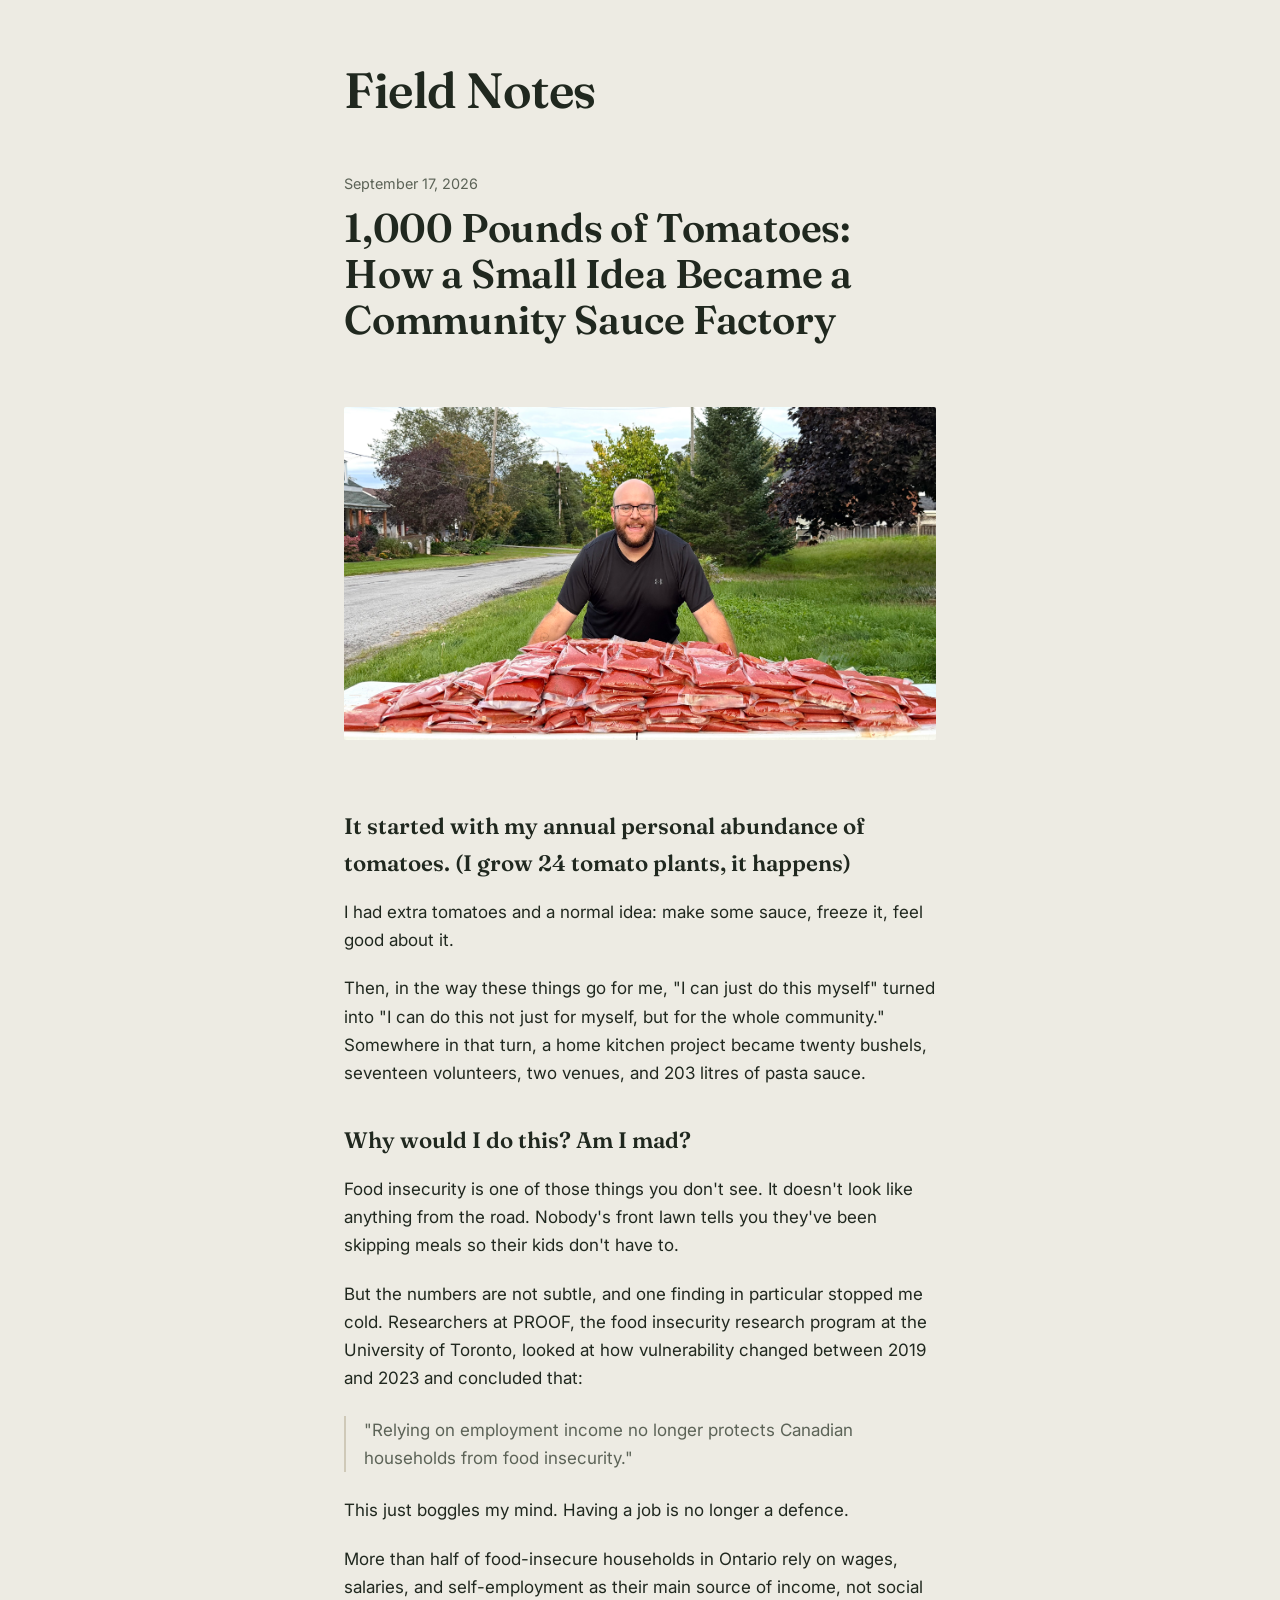
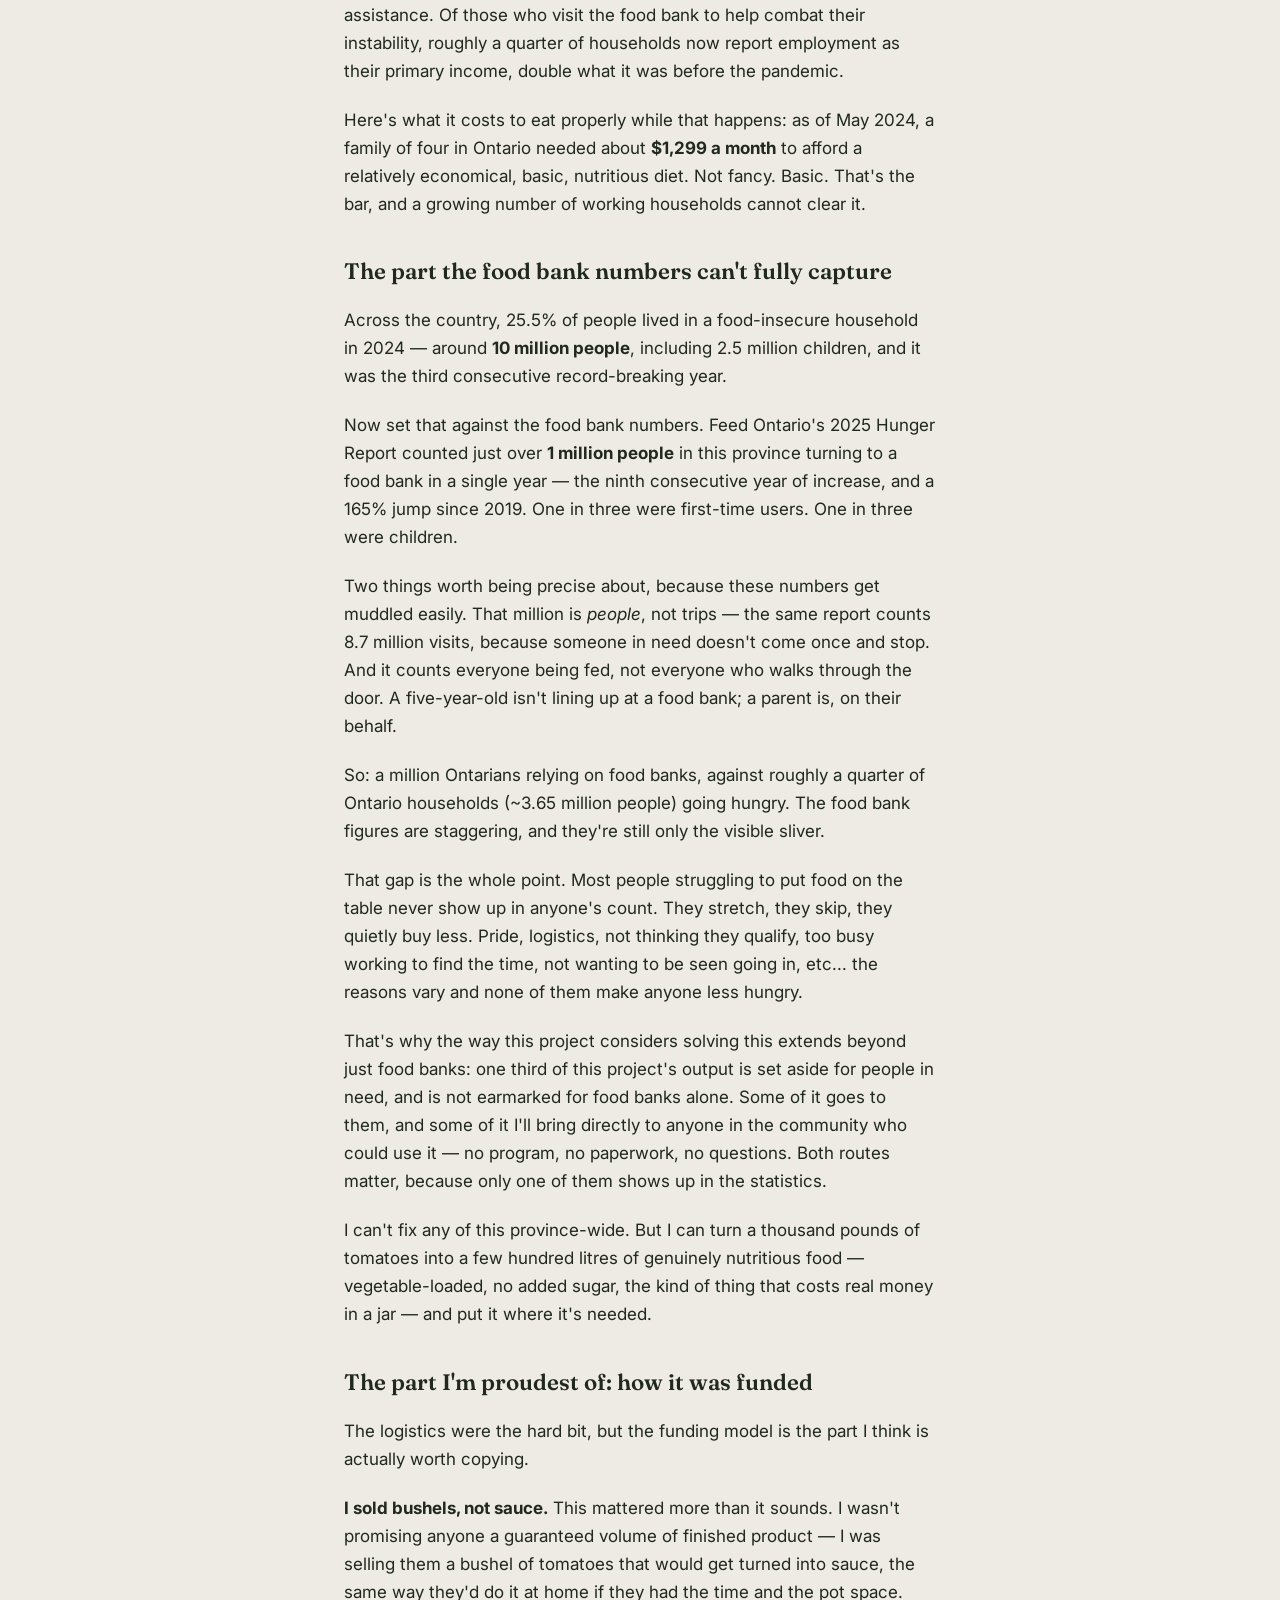
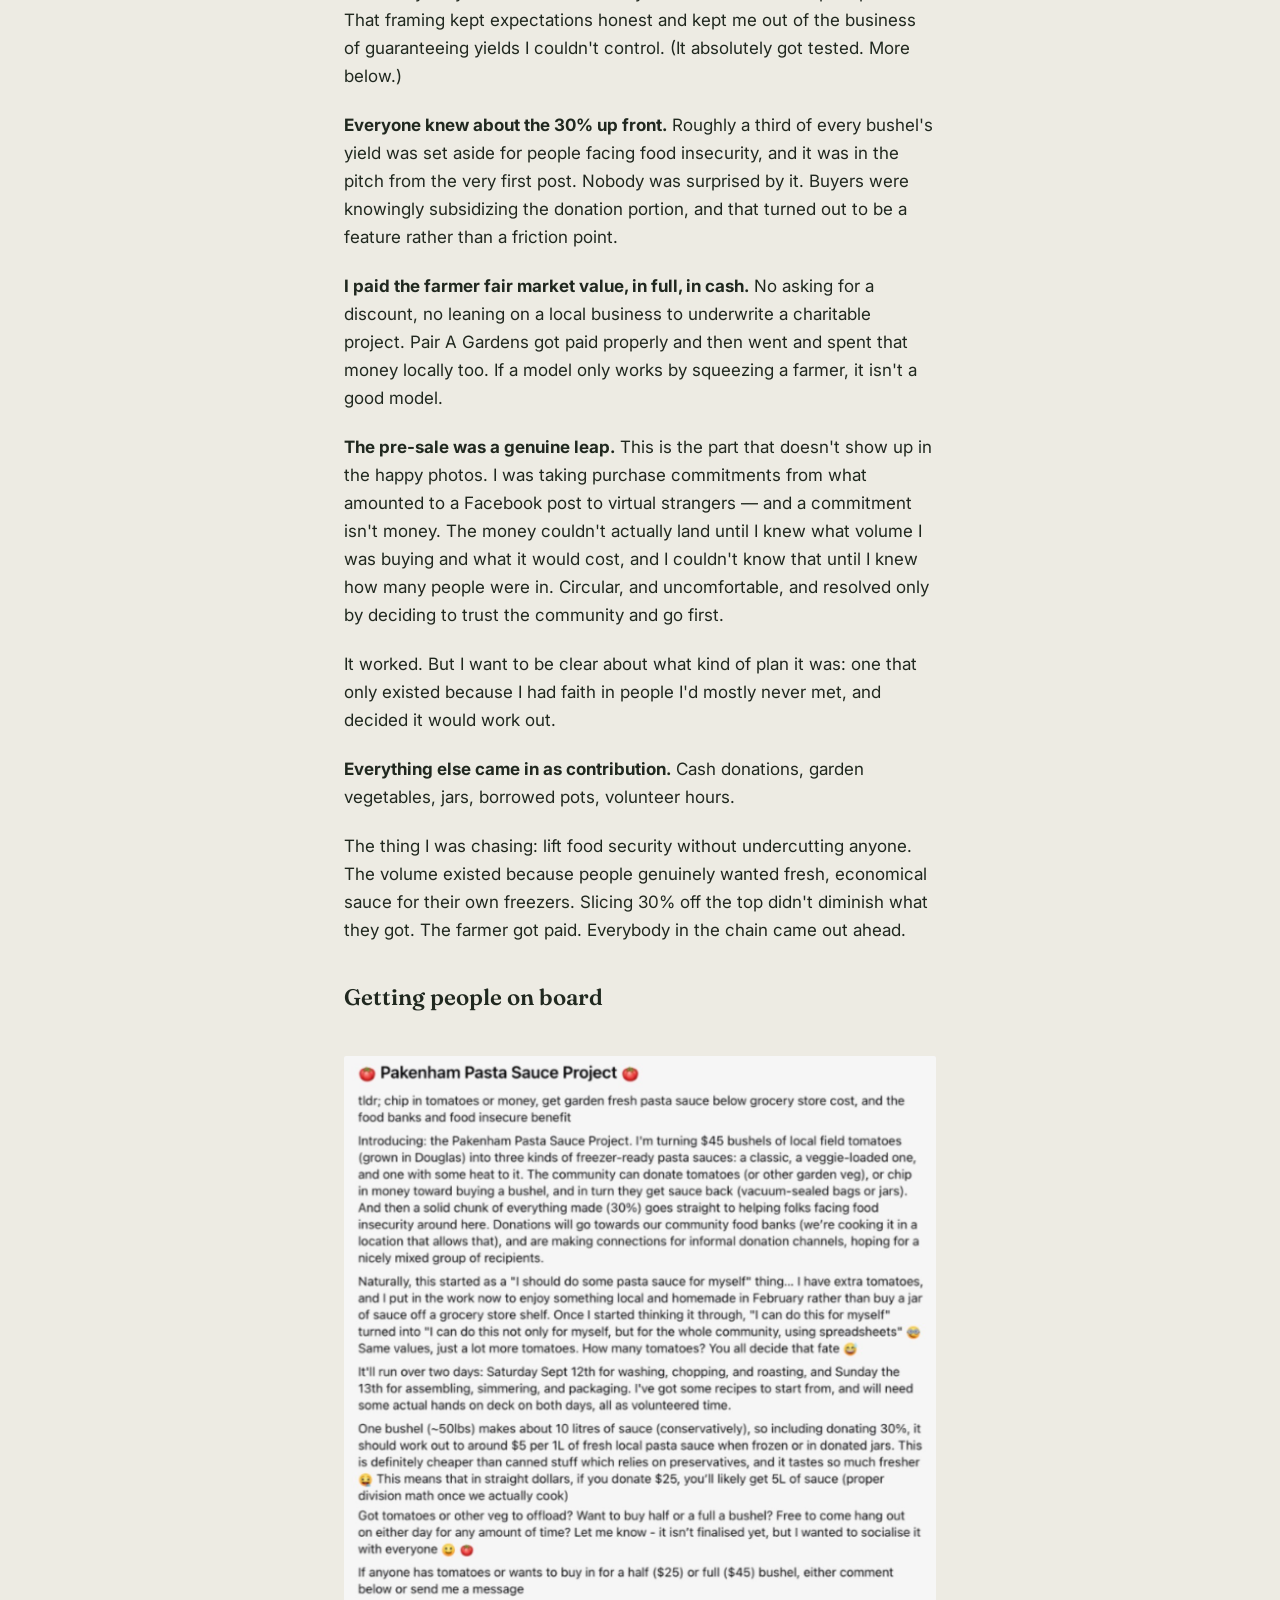
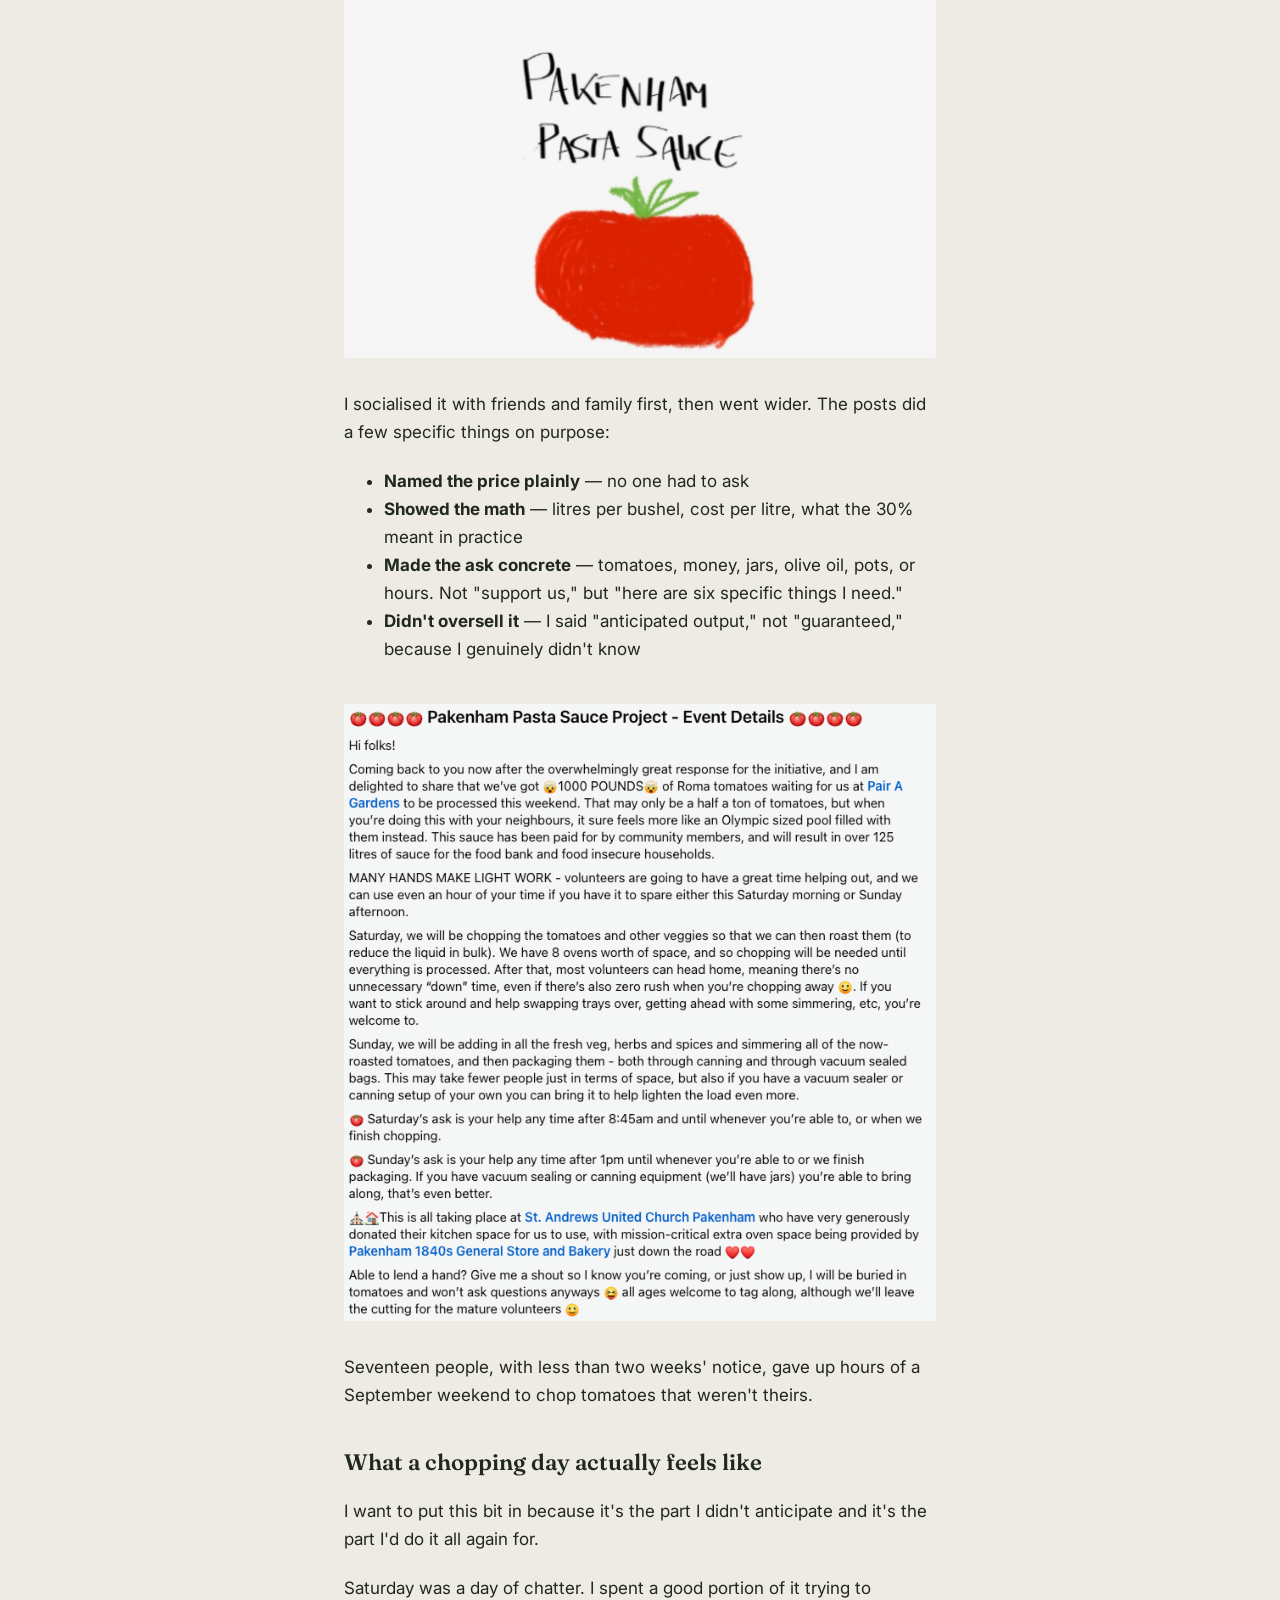
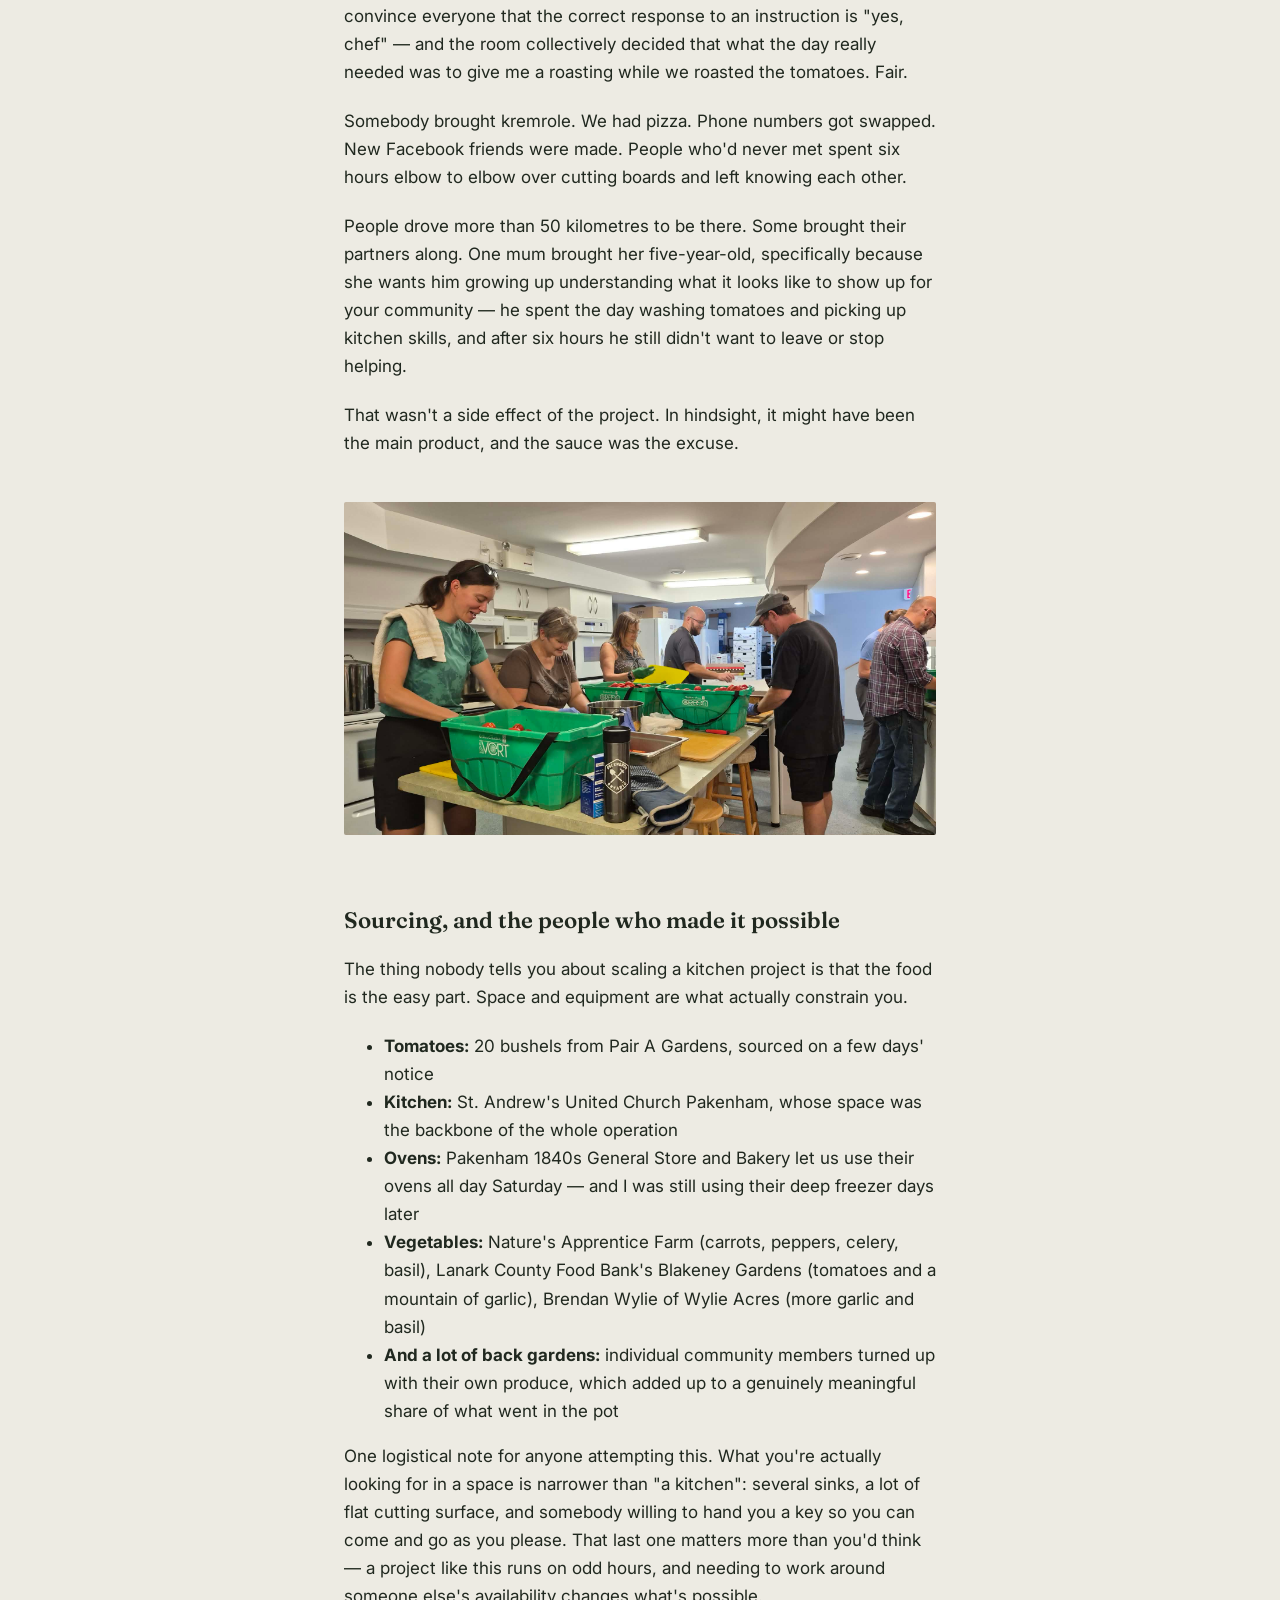
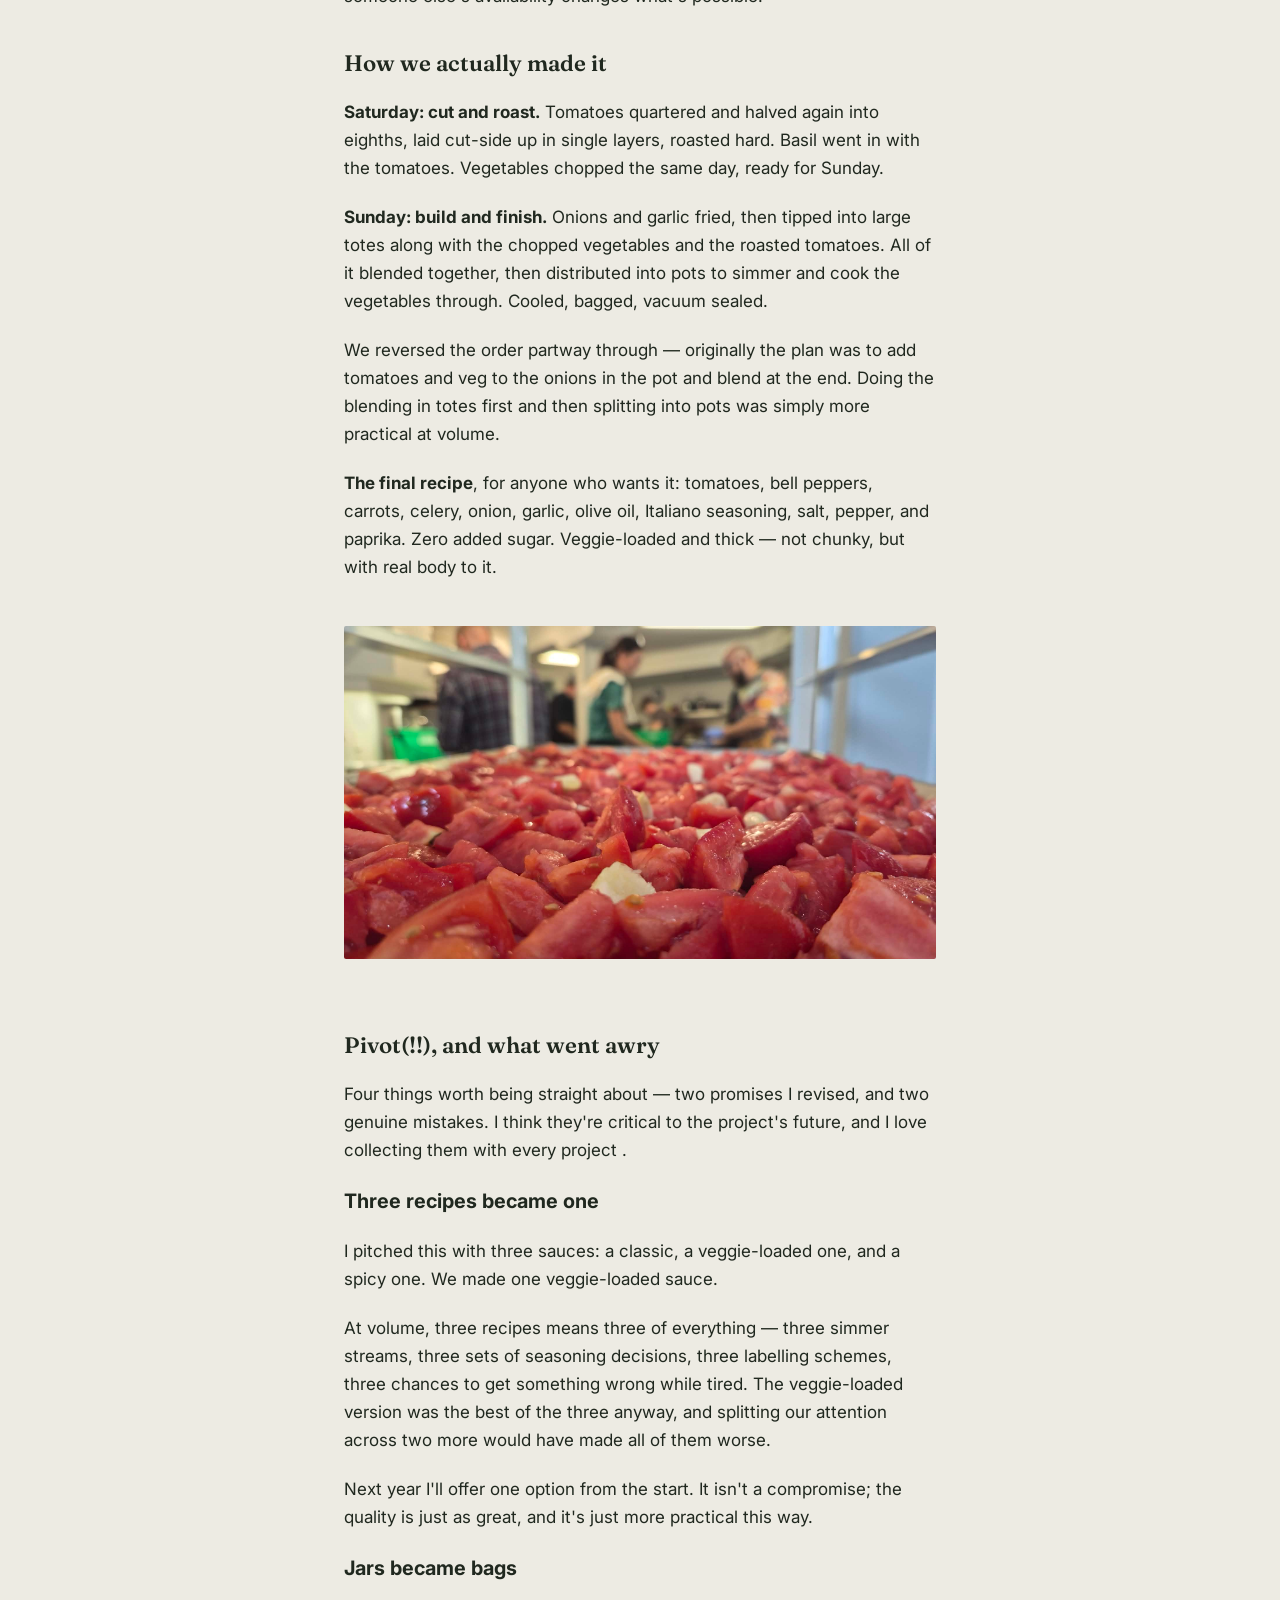
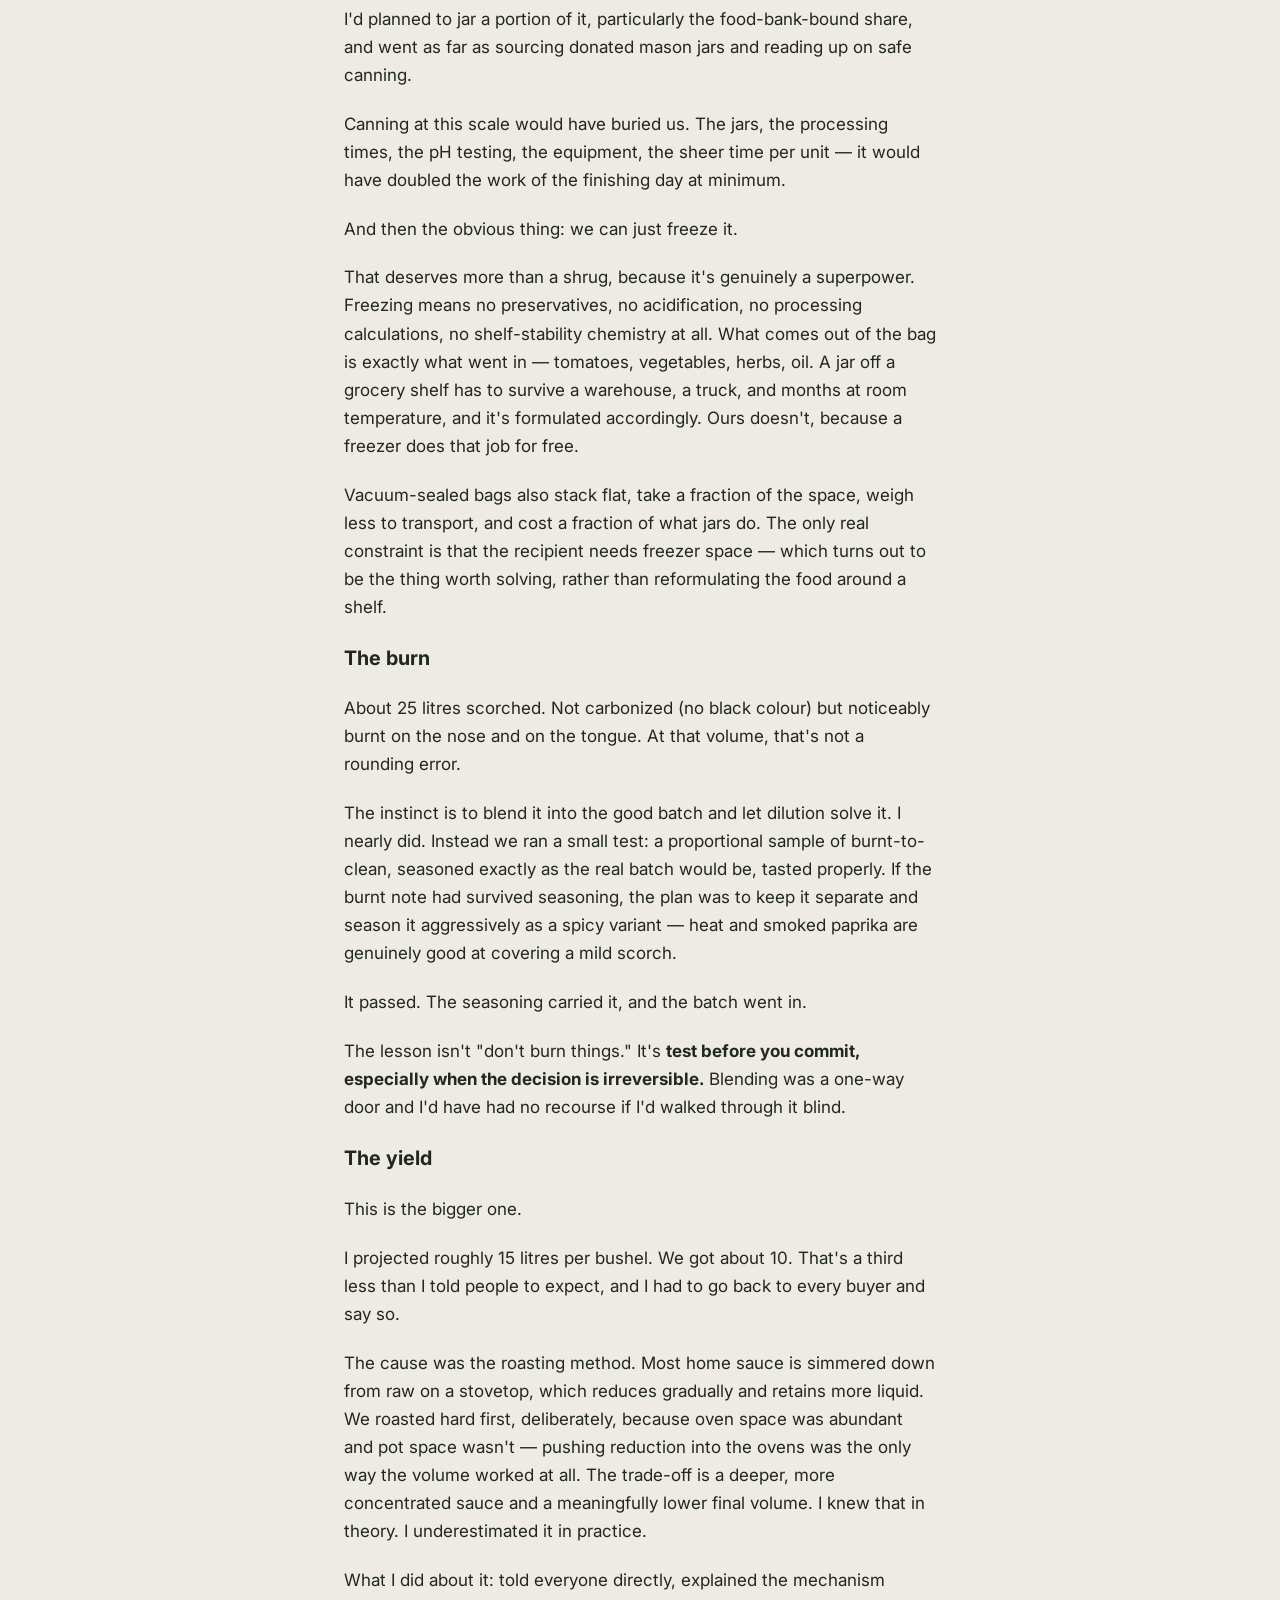
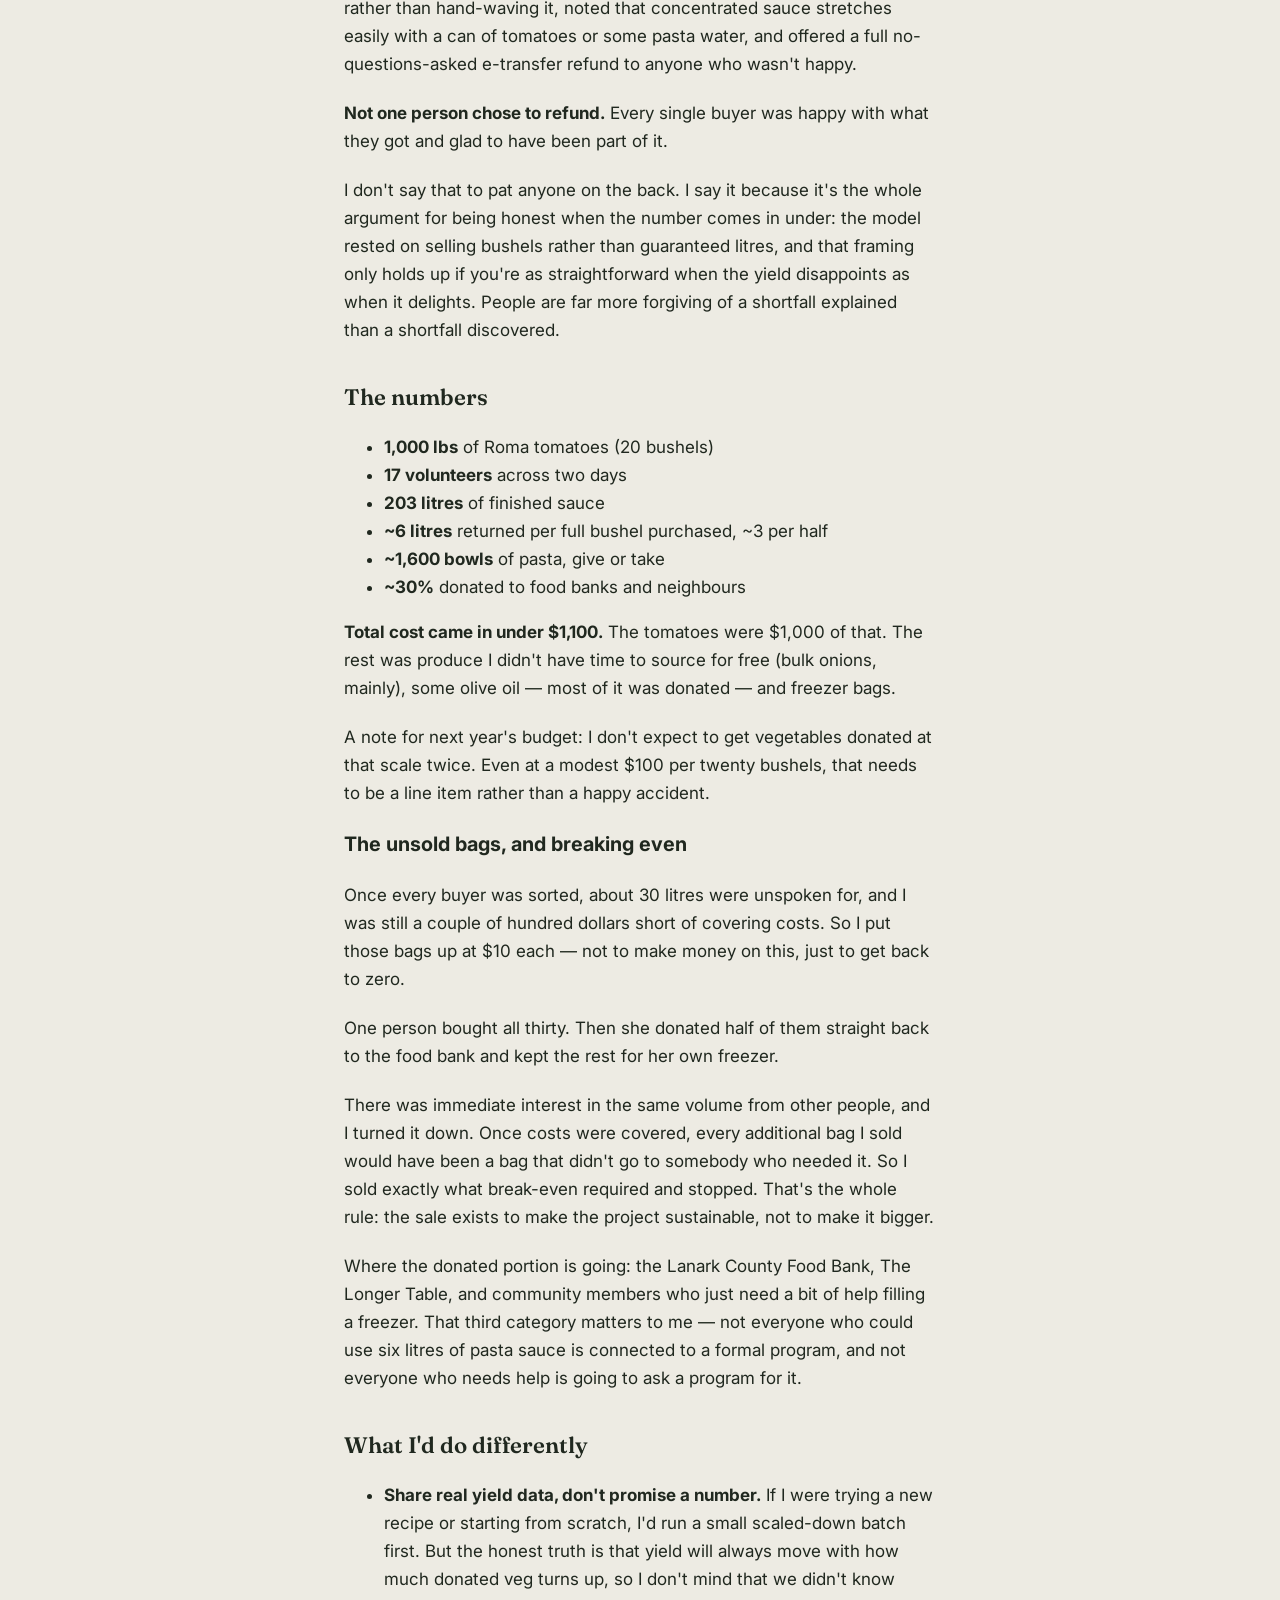
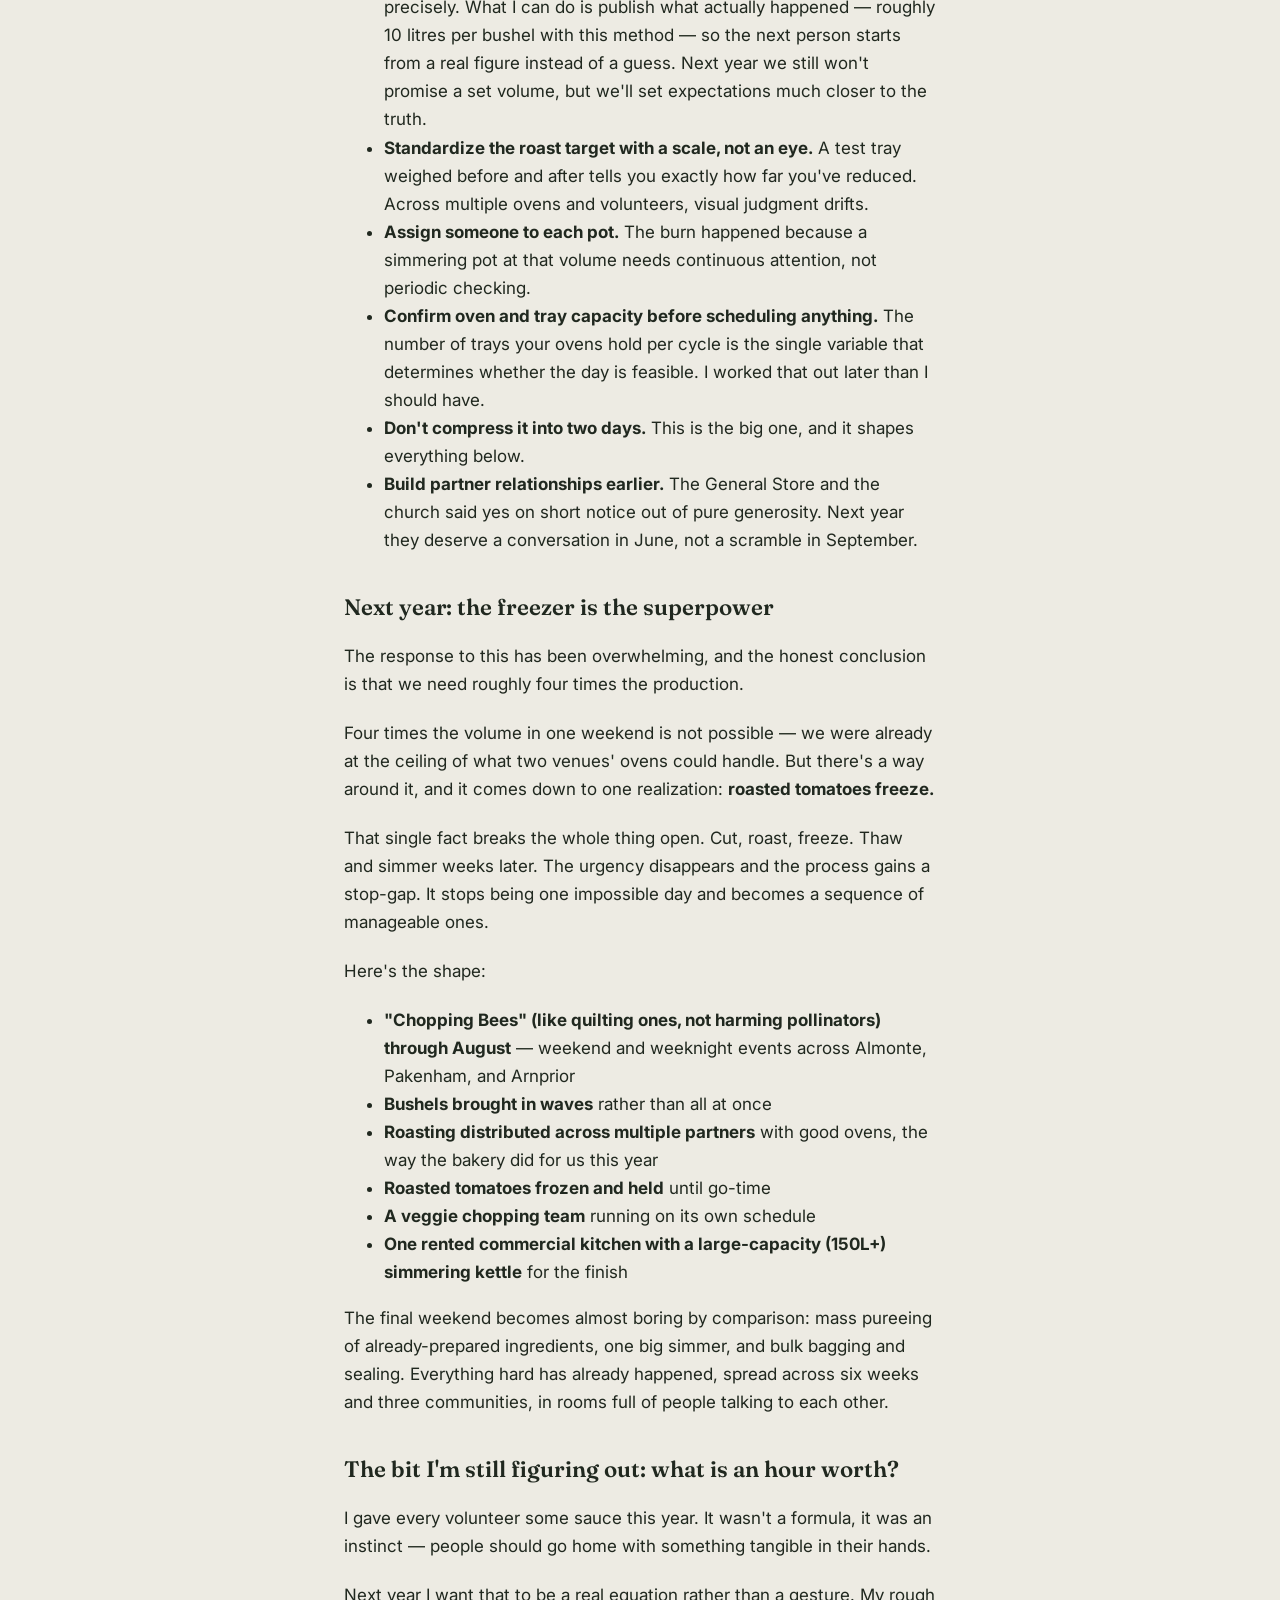
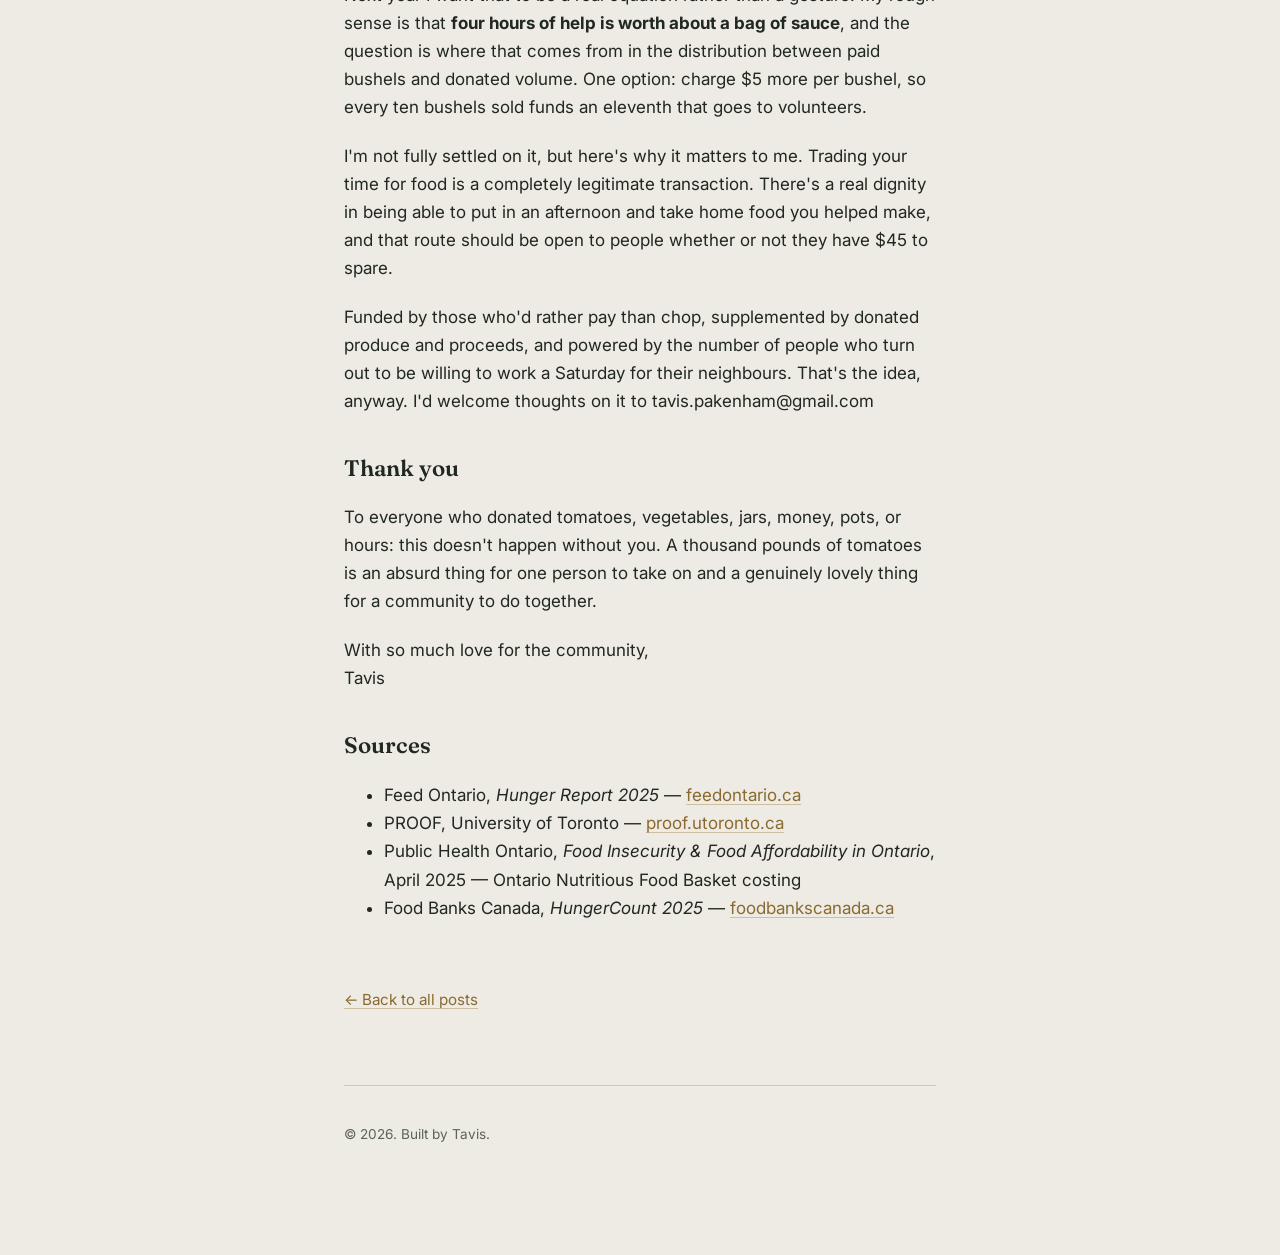
==== commit 6ef16f17: "Update 1000-pounds-of-tomatoes.html" ====
--- a/posts/1000-pounds-of-tomatoes.html
+++ b/posts/1000-pounds-of-tomatoes.html
@@ -83,7 +83,7 @@
         <h2>Getting people on board</h2>
 
         <!-- SCREENSHOT: the original community group post -->
-        <!-- <img src="images/post-original.png" alt="Screenshot of the original Facebook post announcing the project"> -->
+        <img src="../images/IMG_6604.jpeg" alt="Screenshot of the original Facebook post announcing the project">
 
         <p>I socialised it with friends and family first, then went wider. The posts did a few specific things on purpose:</p>
 
@@ -95,7 +95,7 @@
         </ul>
 
         <!-- SCREENSHOT: the volunteer call-to-action post -->
-        <!-- <img src="images/post-volunteers.png" alt="Screenshot of the Facebook post calling for volunteers"> -->
+        <img src="../images/PNG image.png" alt="Screenshot of the Facebook post calling for volunteers">
 
         <p>Seventeen people, with less than two weeks' notice, gave up hours of a September weekend to chop tomatoes that weren't theirs.</p>
 
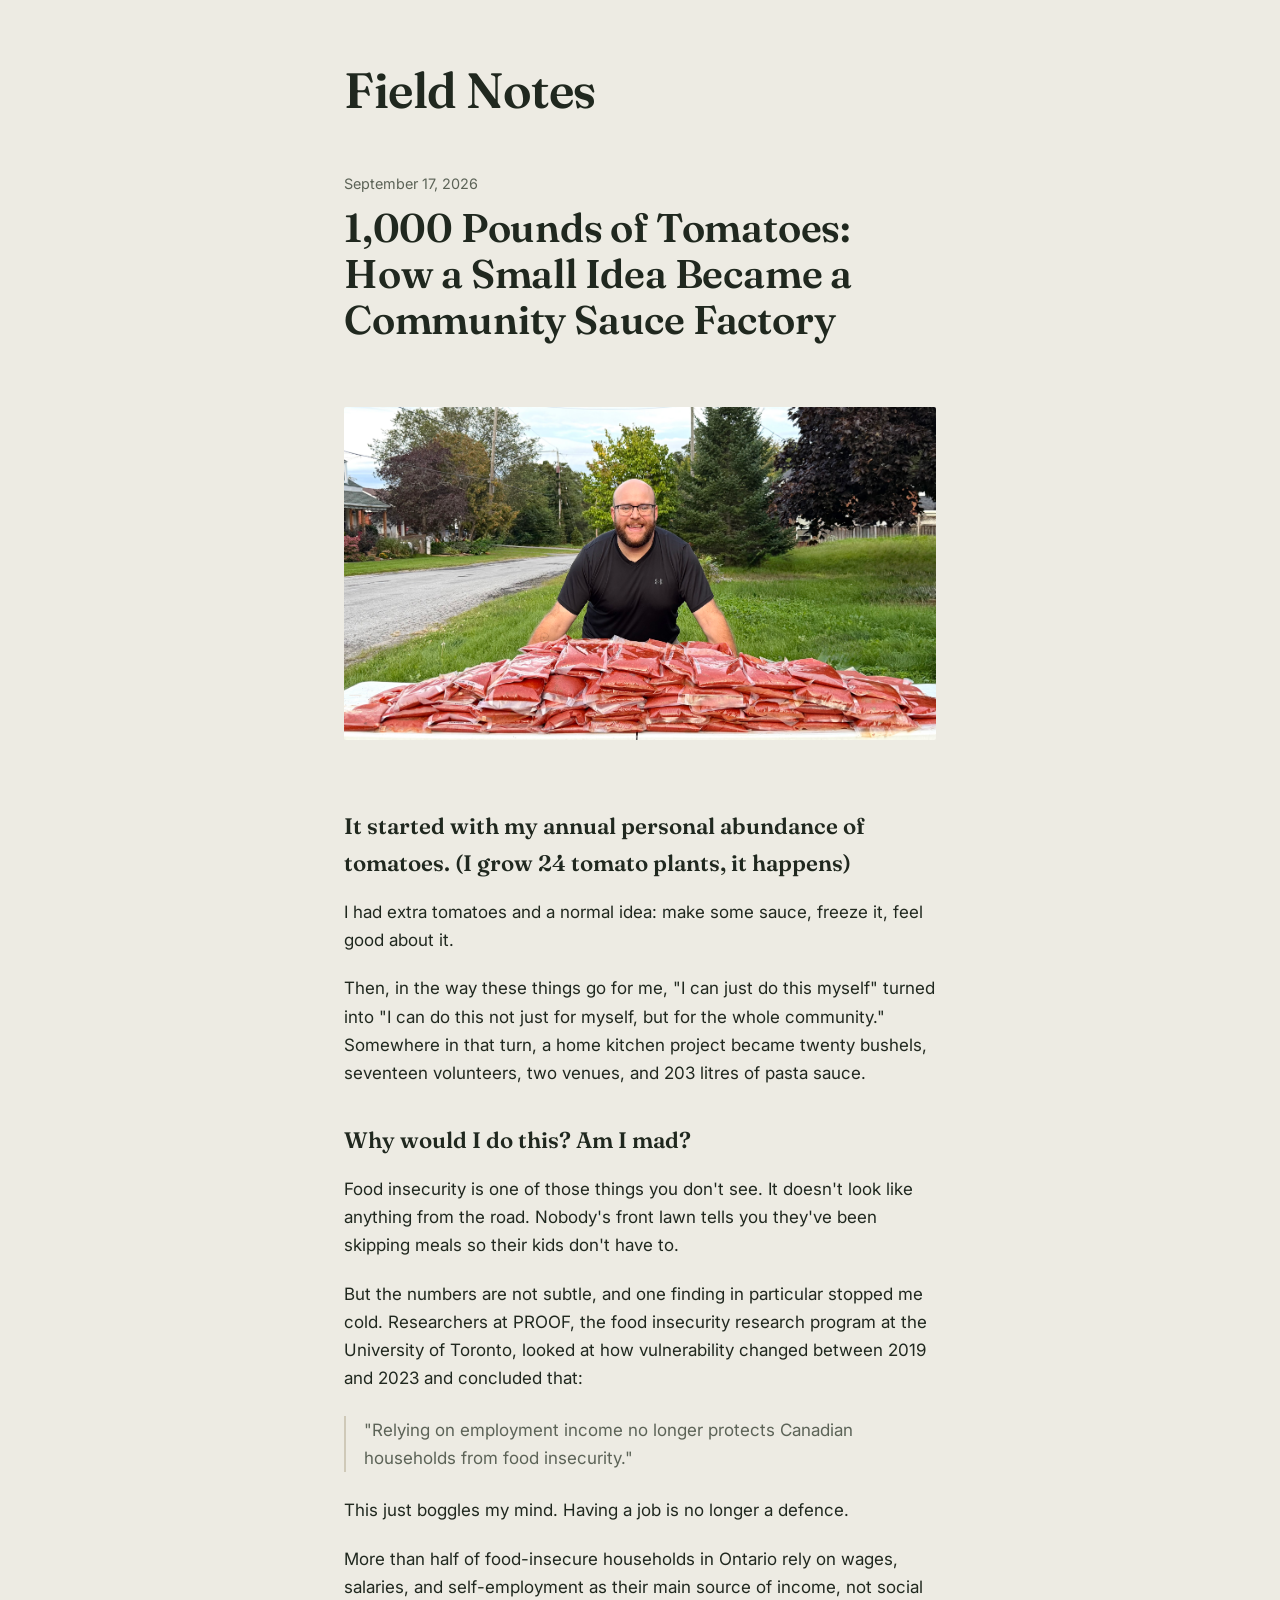
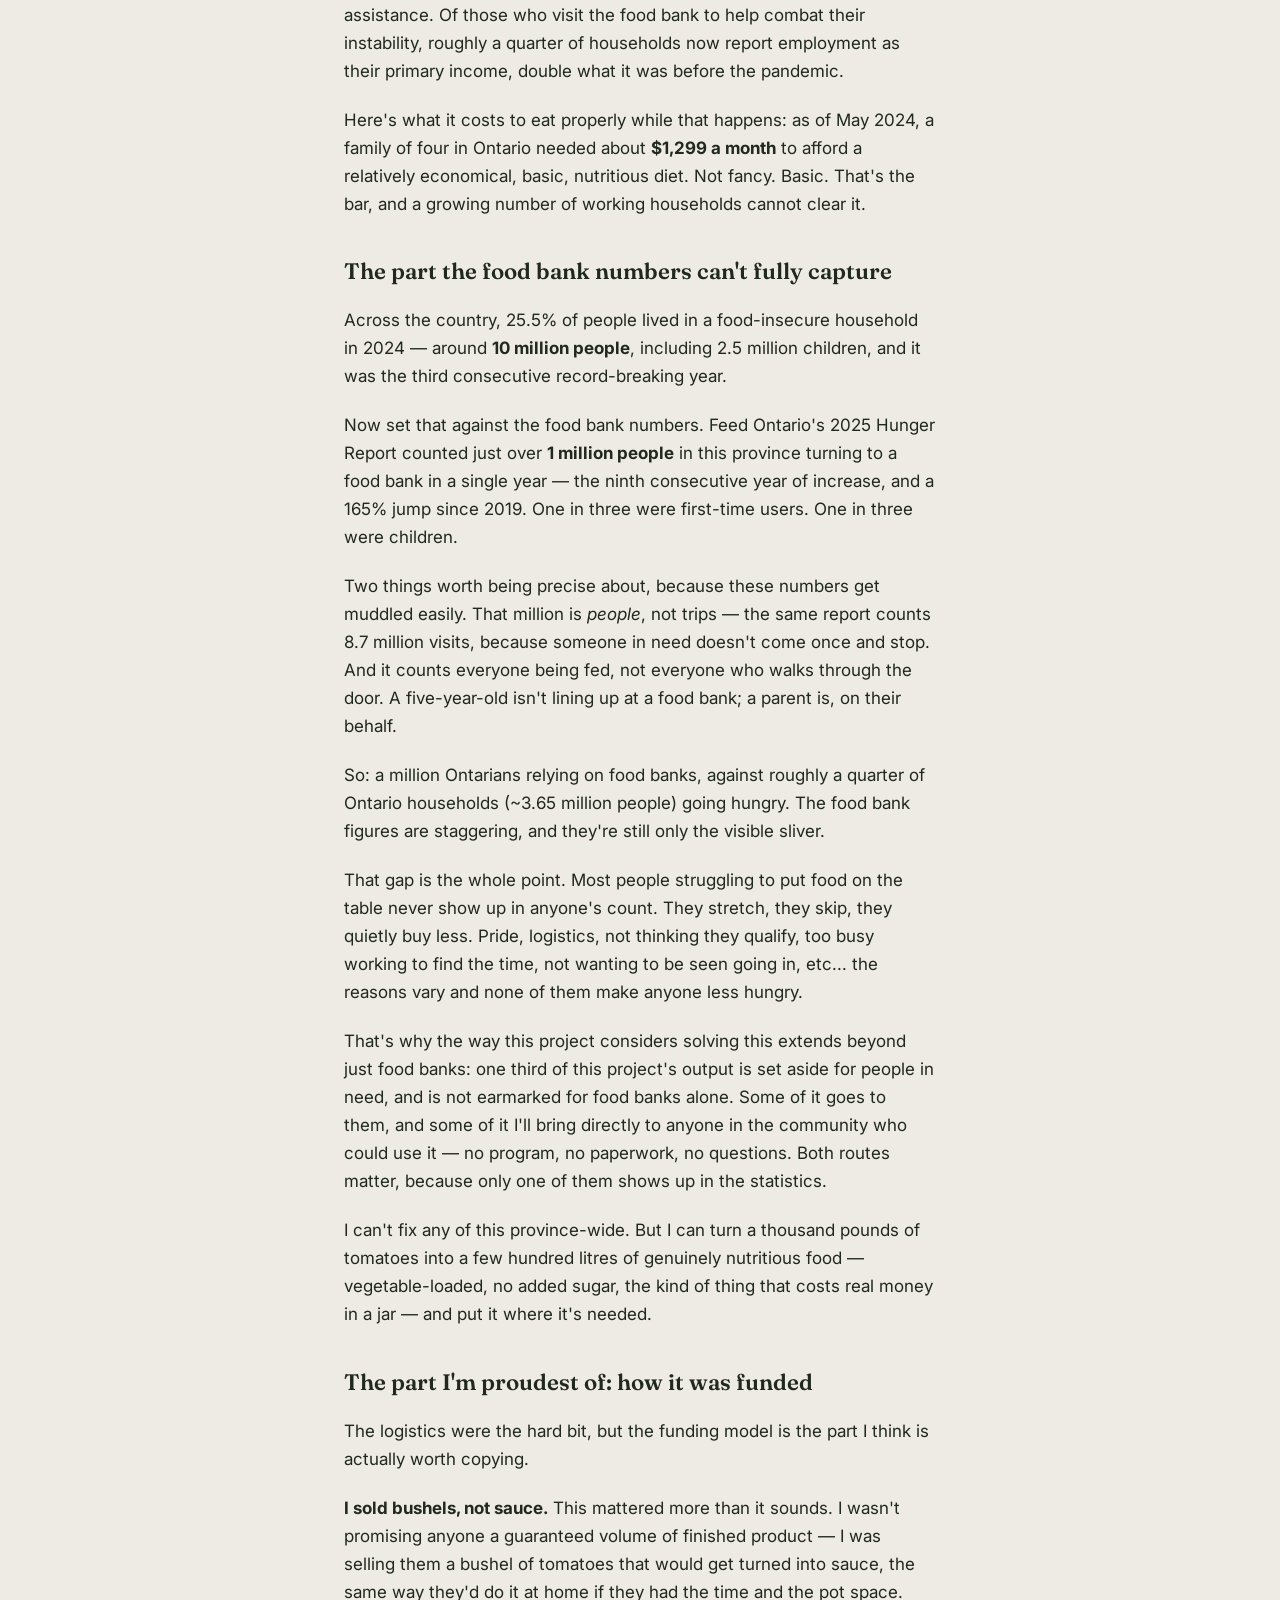
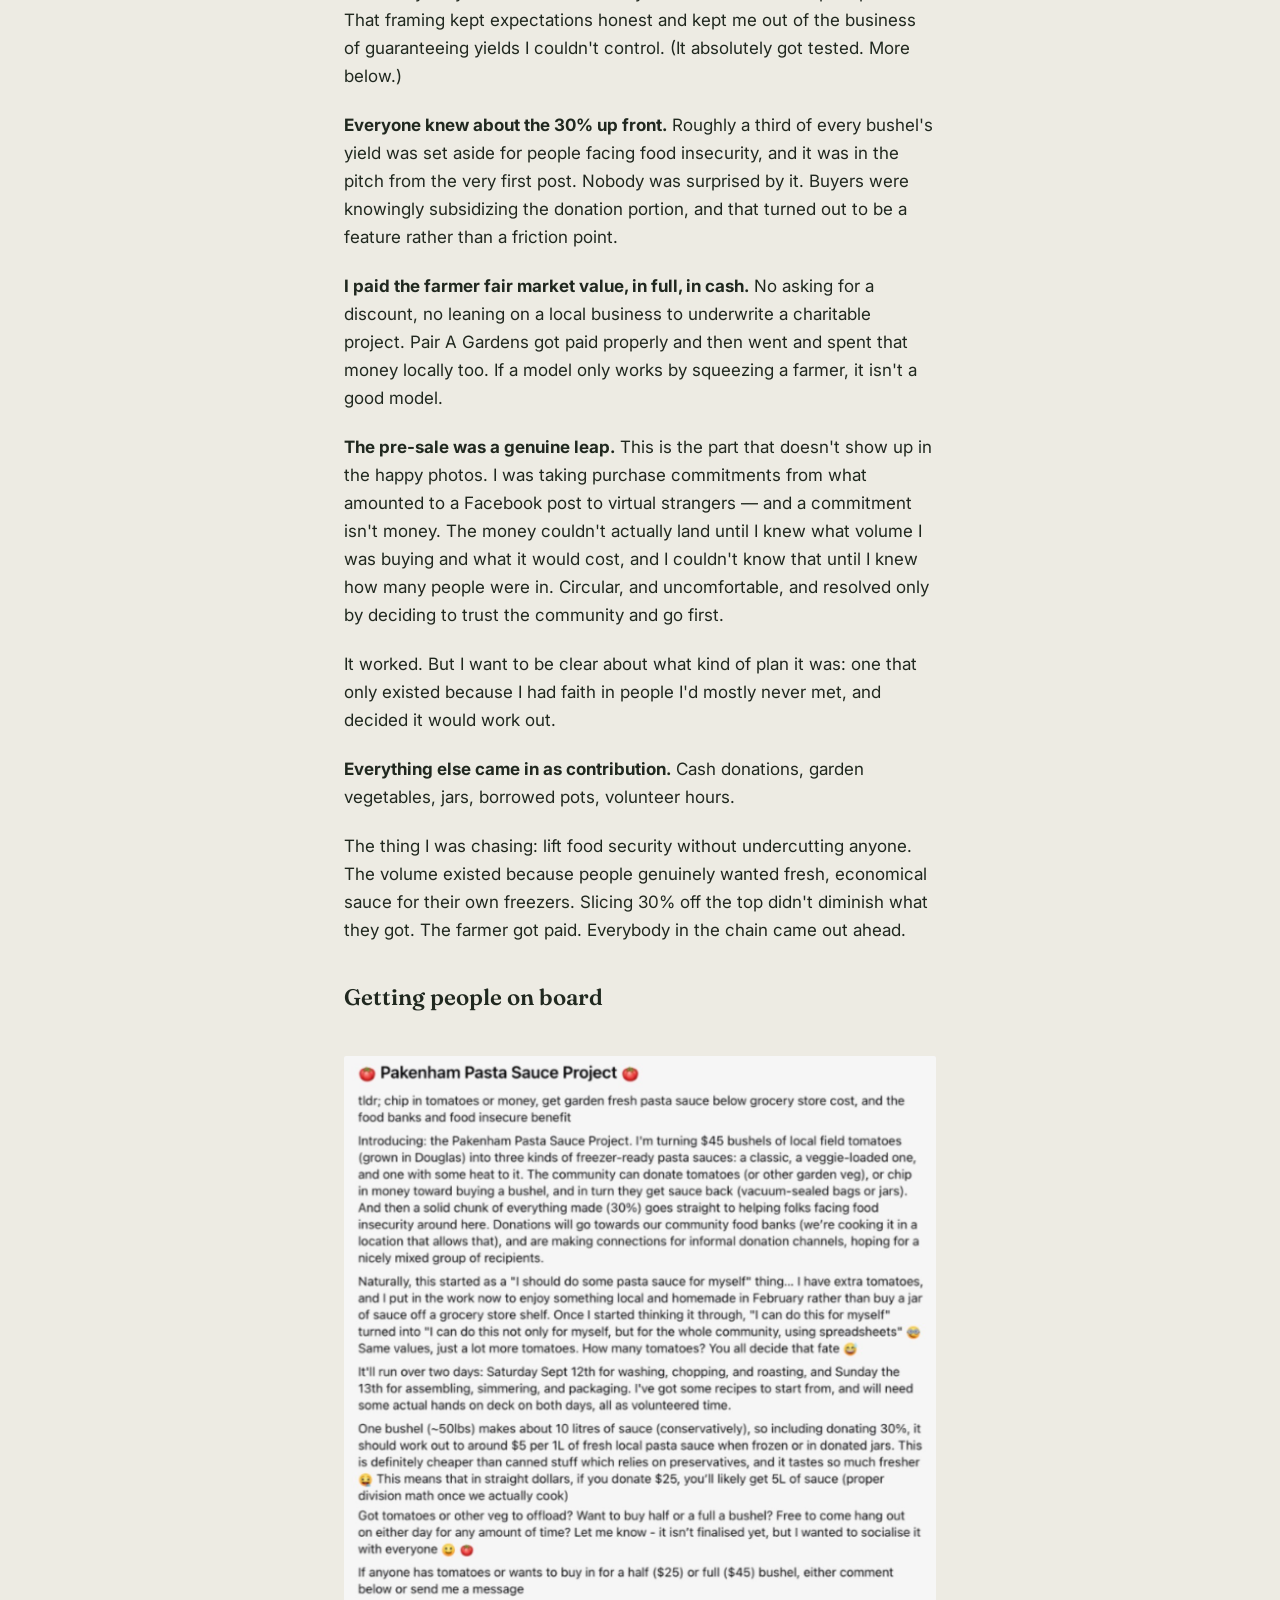
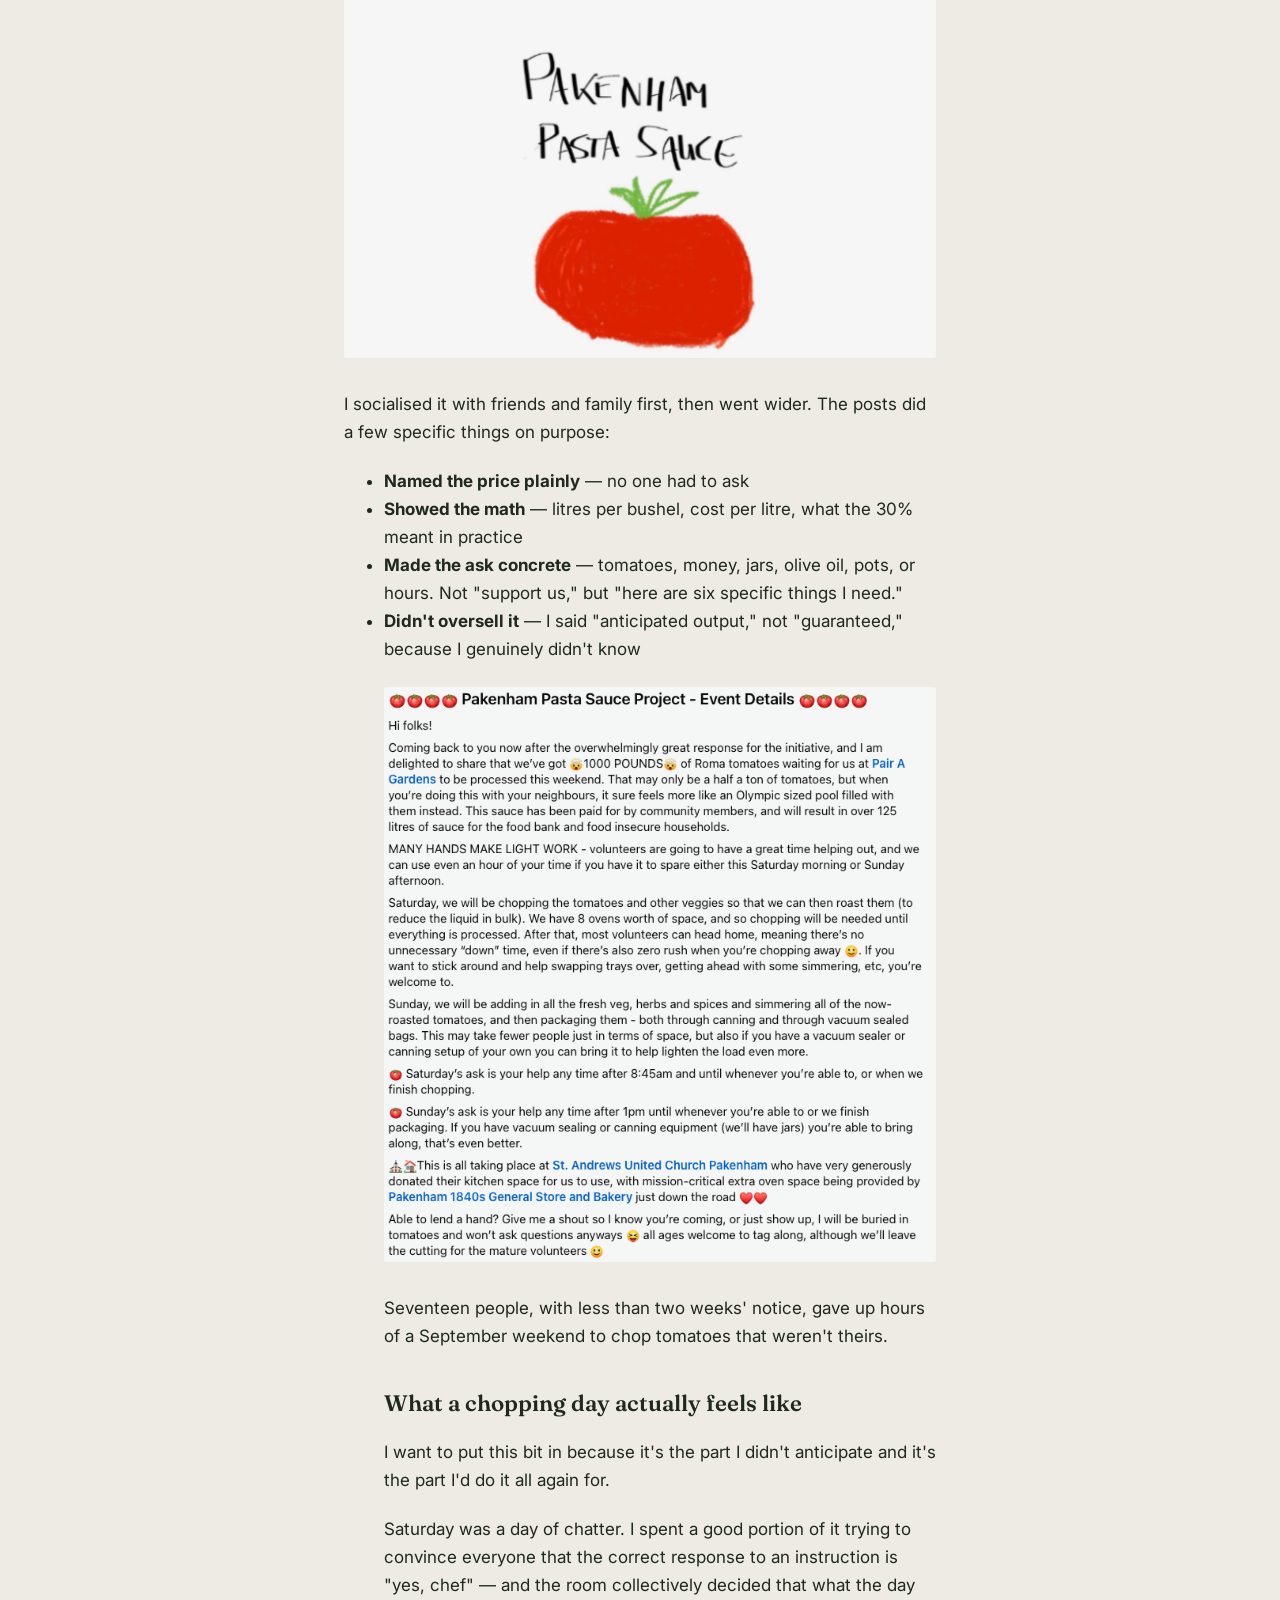
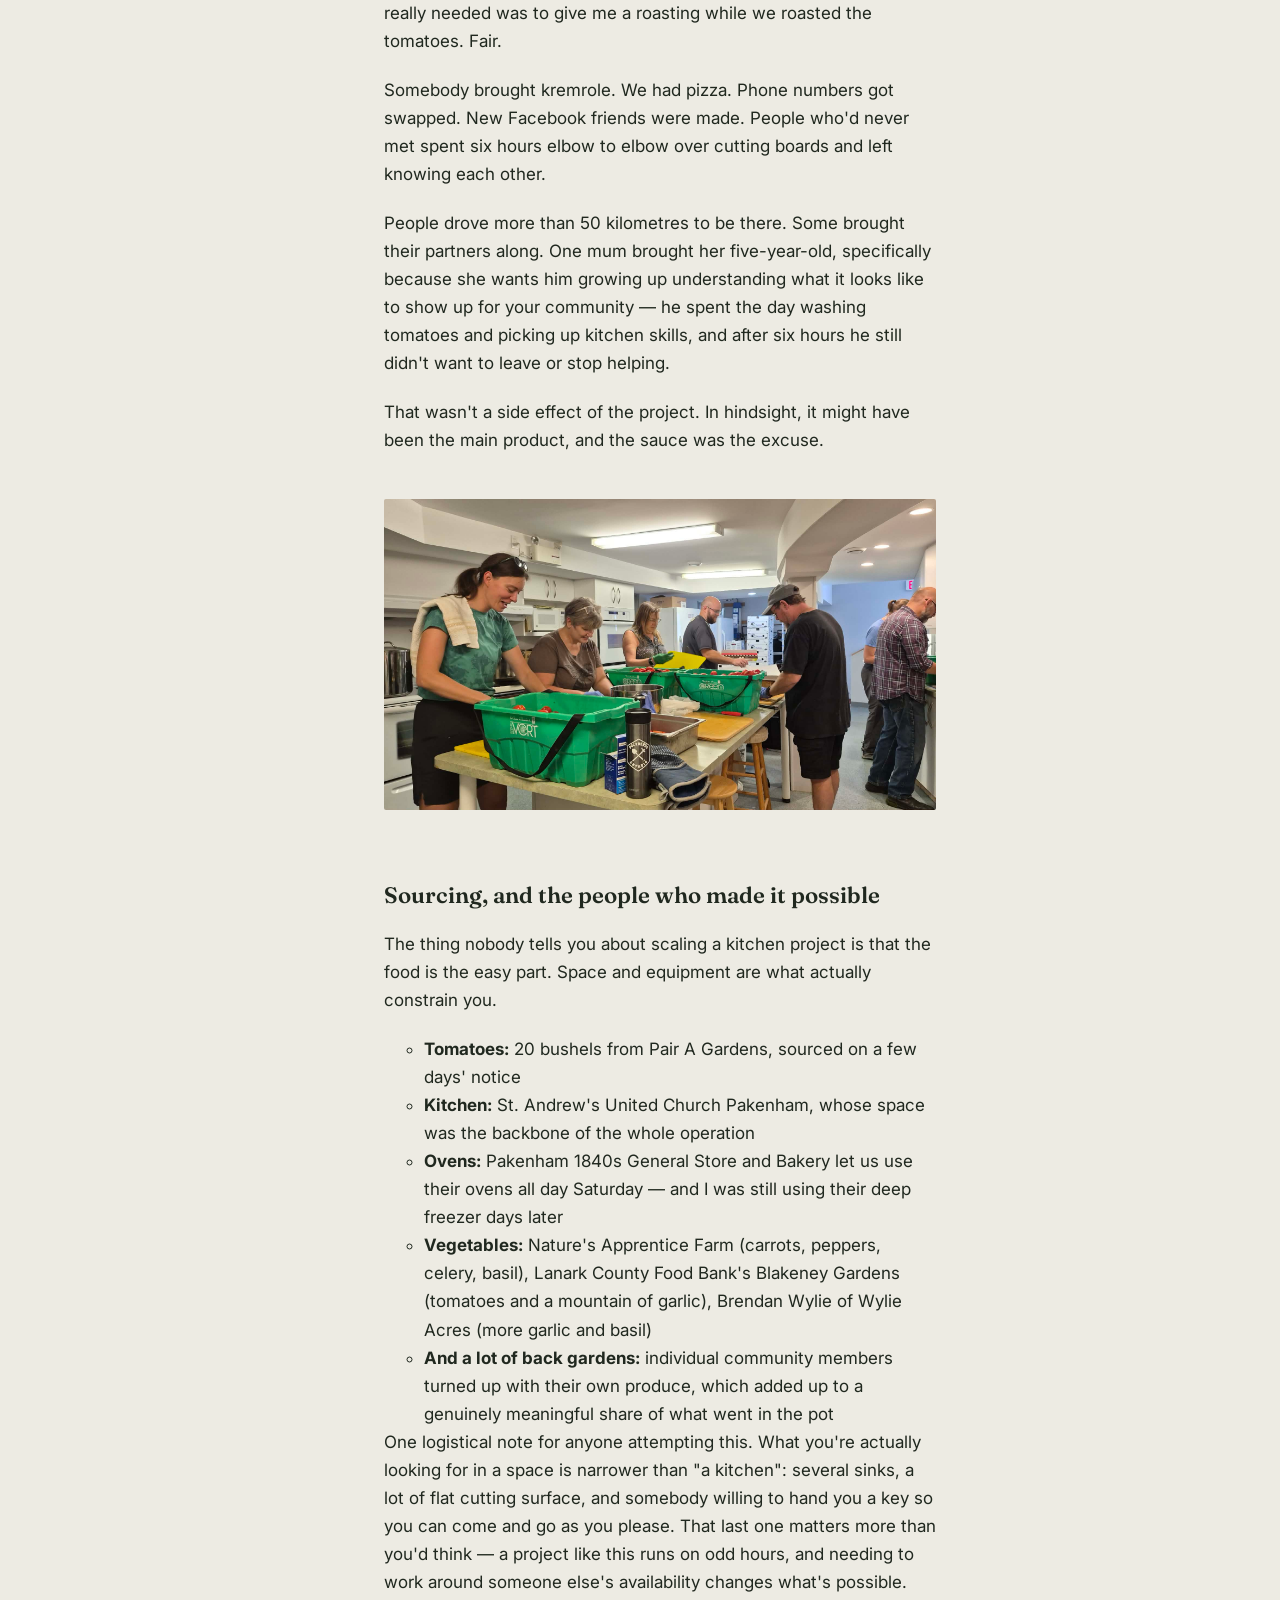
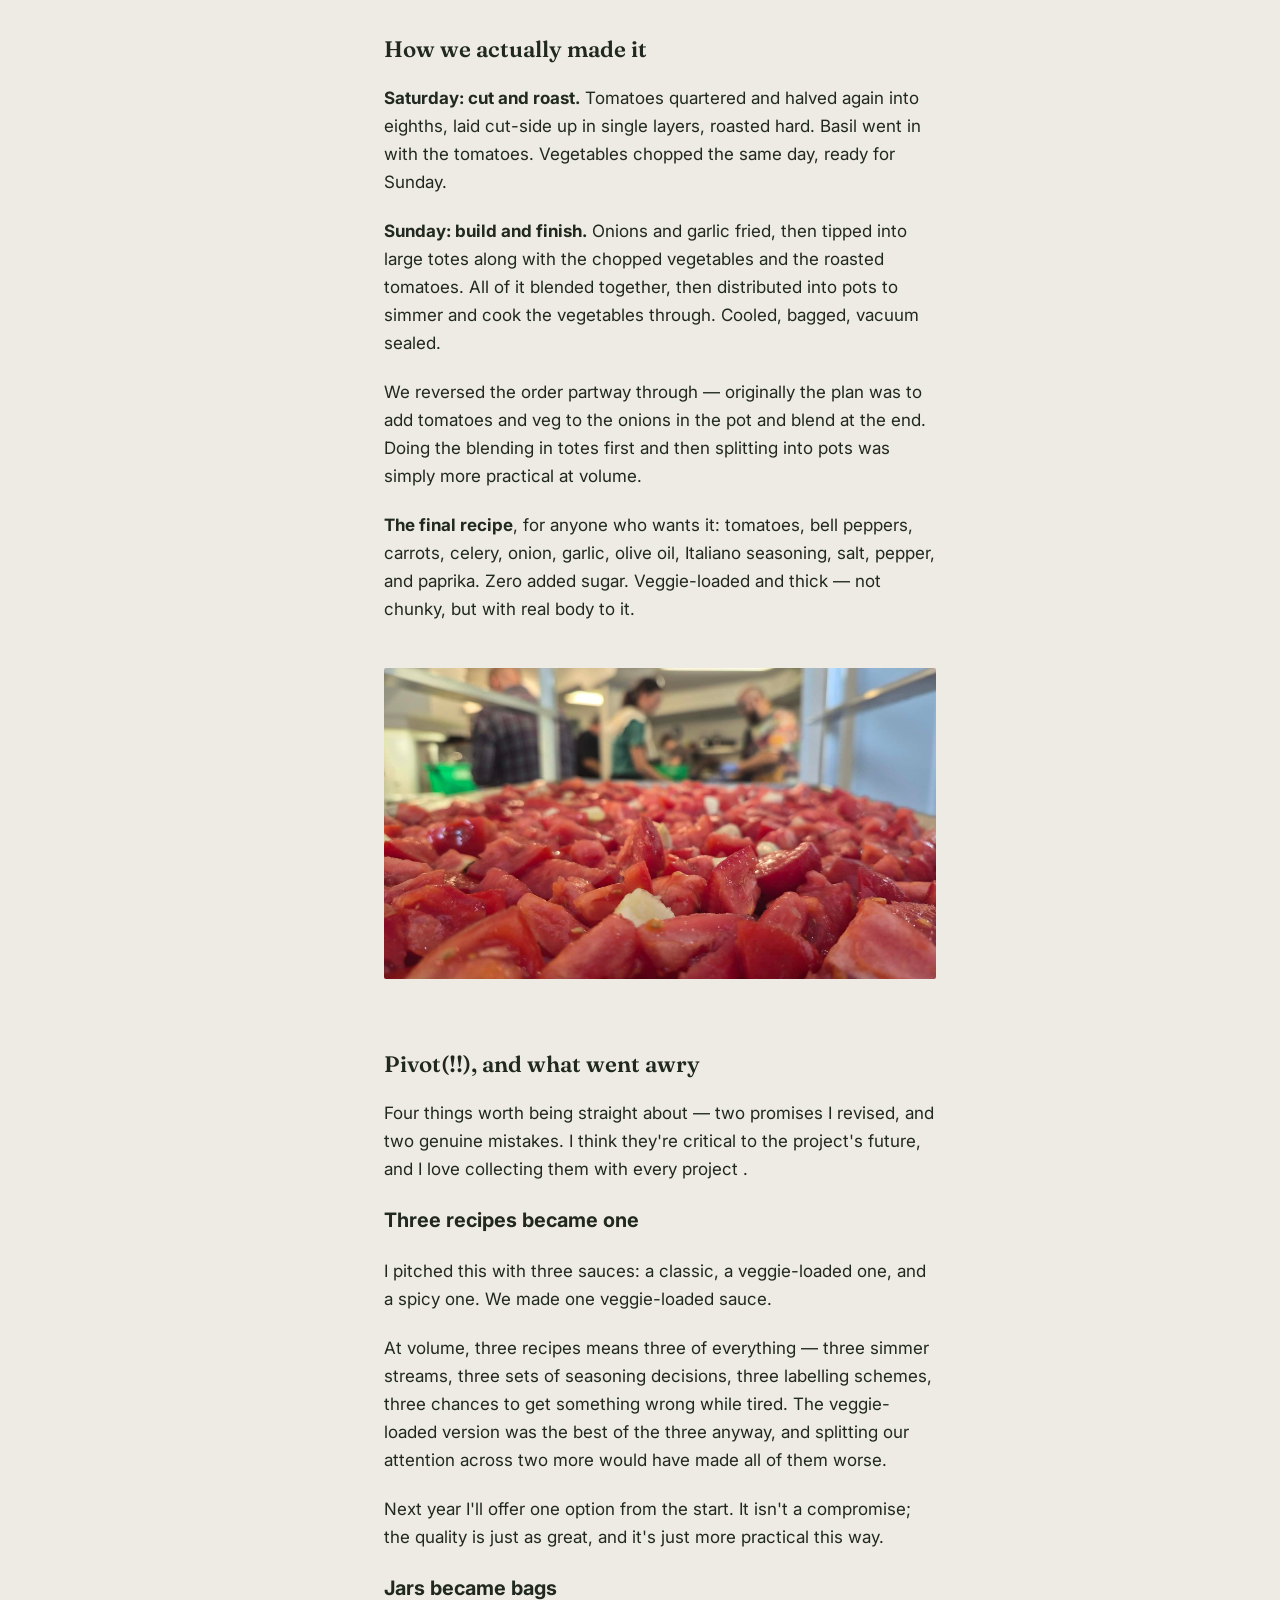
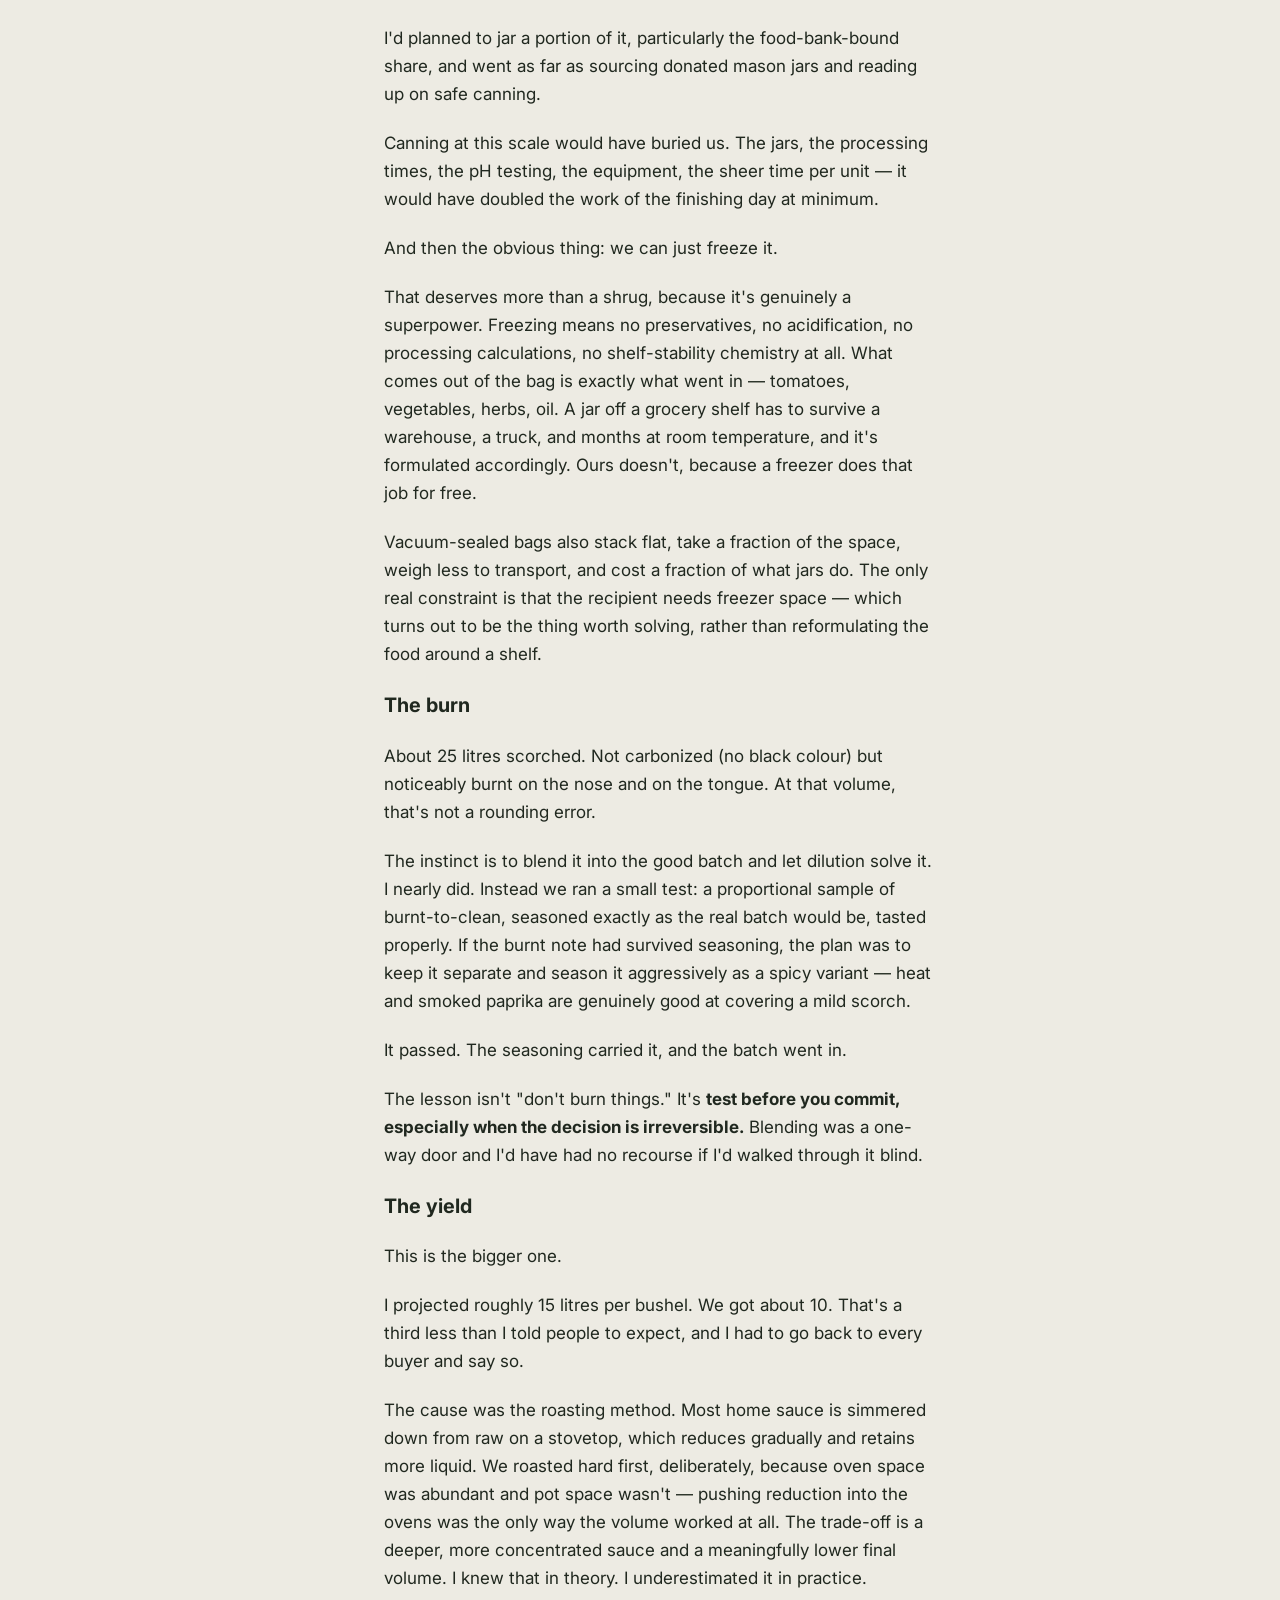
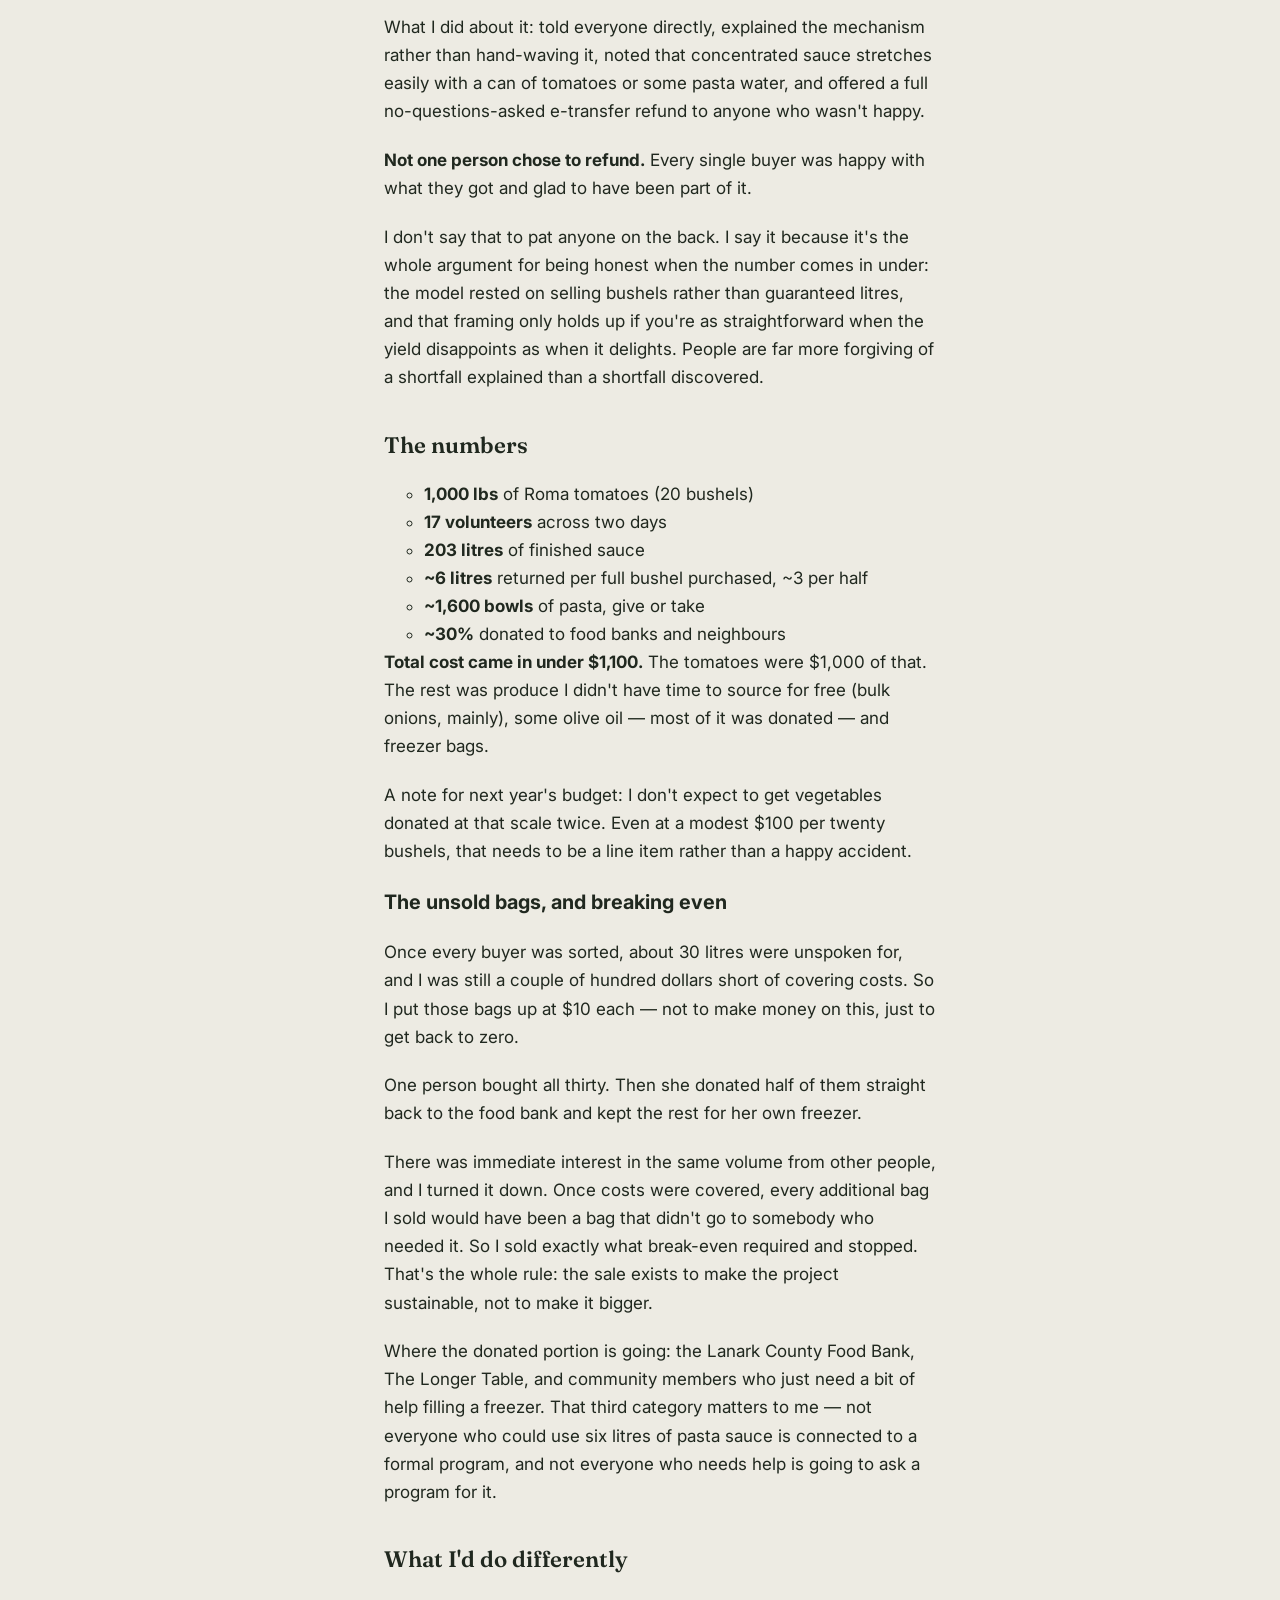
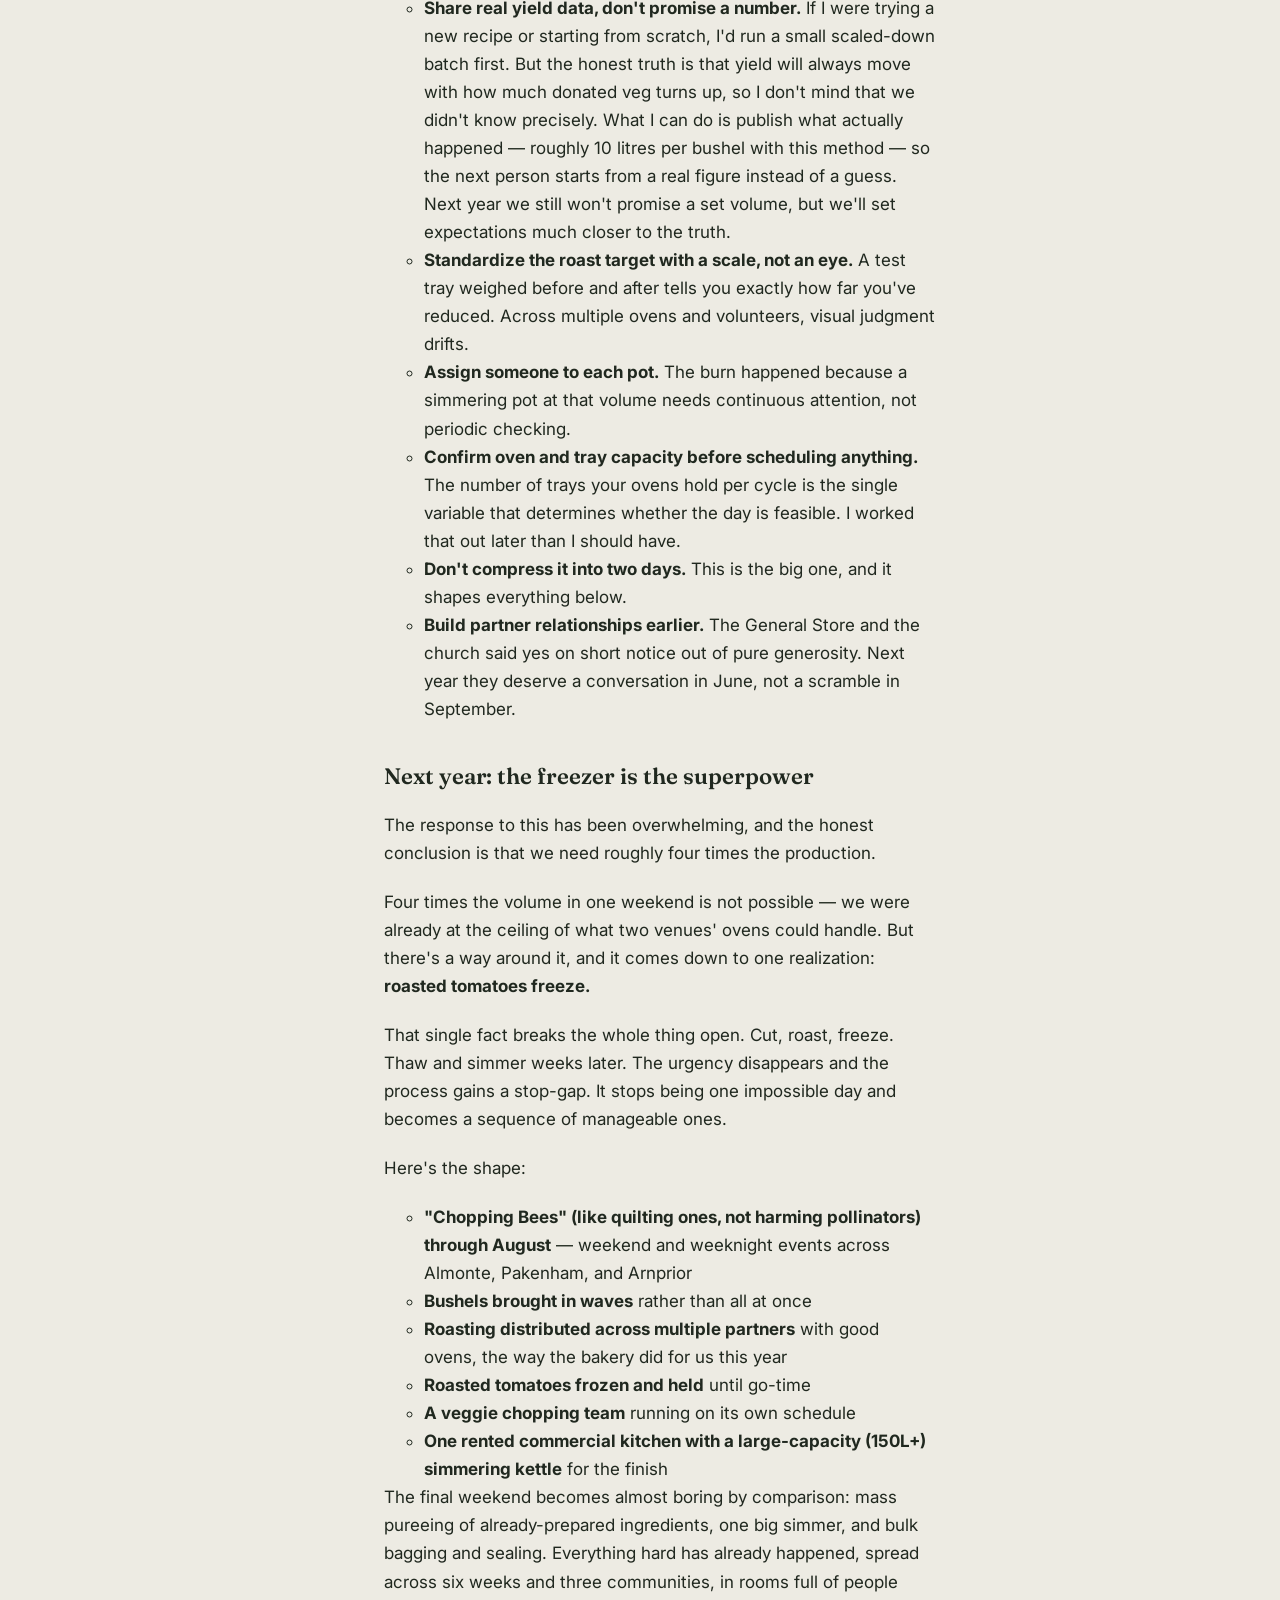
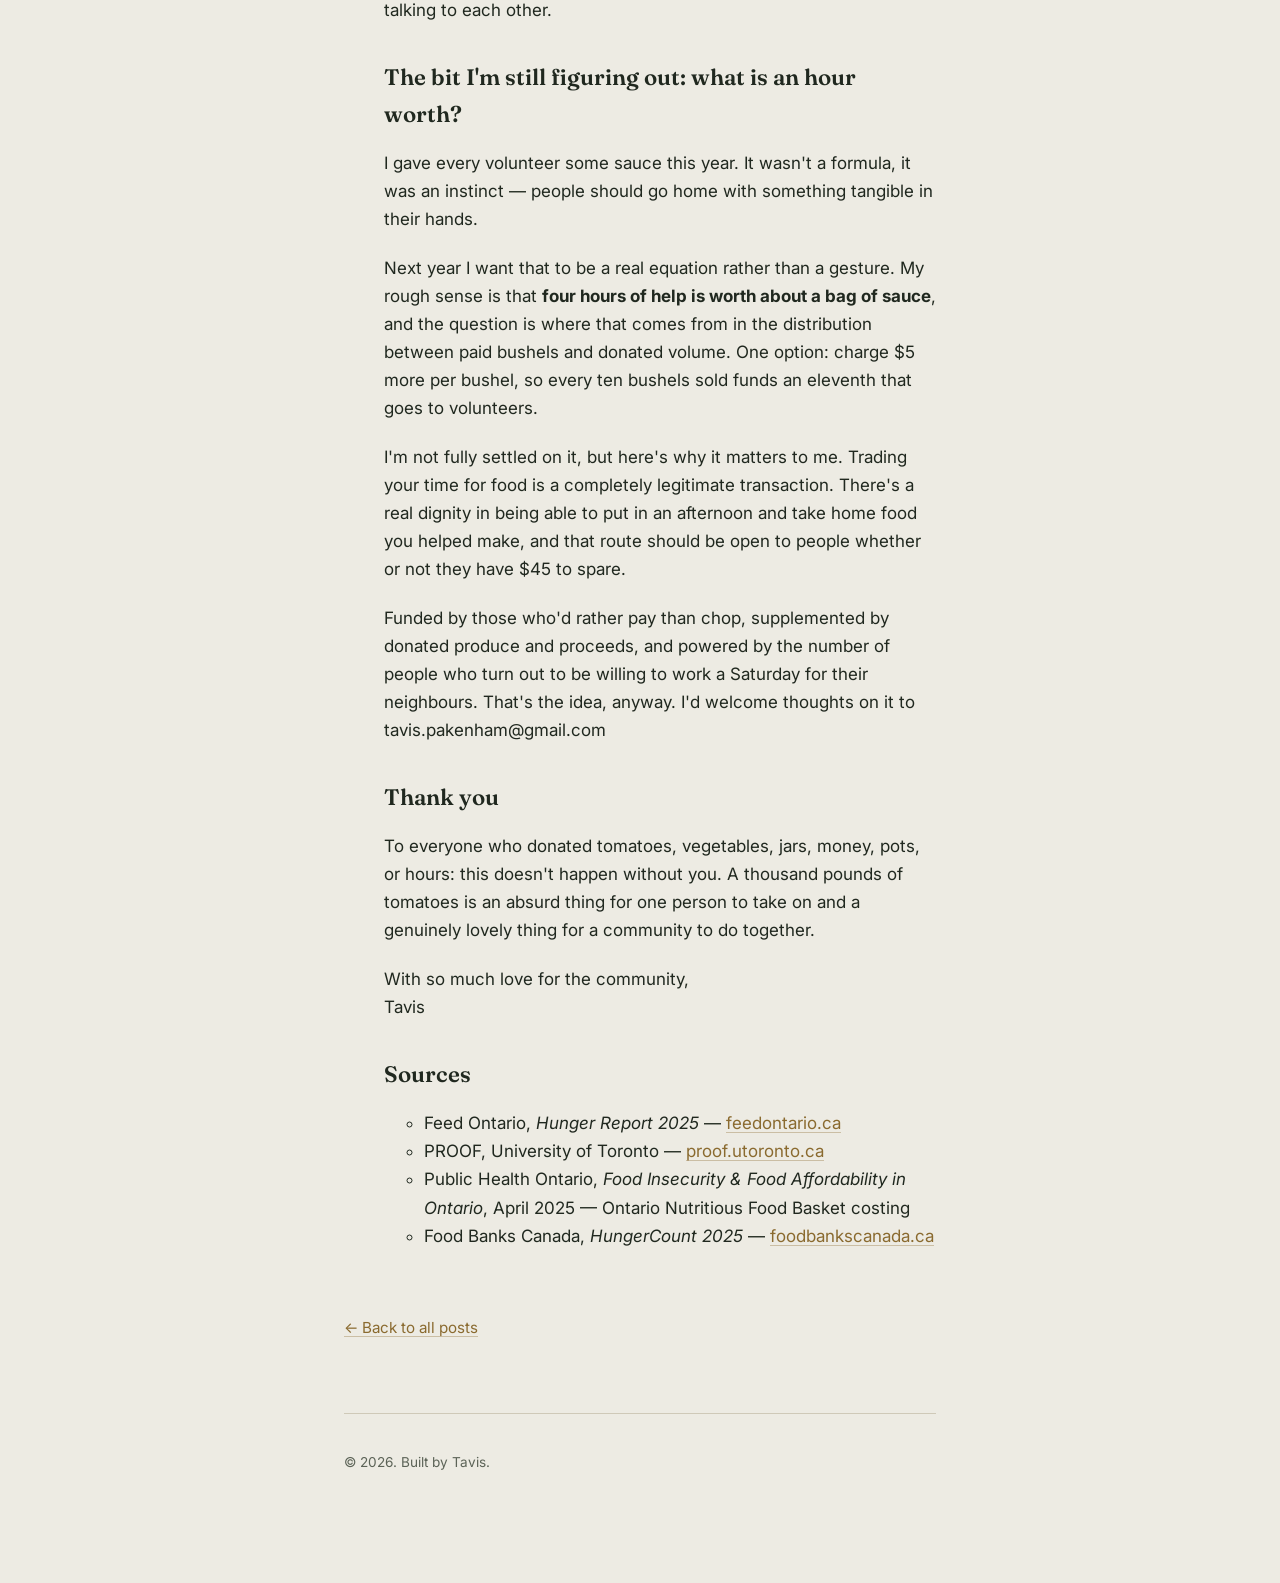
==== commit 036d5a5c: "Update 1000-pounds-of-tomatoes.html" ====
--- a/posts/1000-pounds-of-tomatoes.html
+++ b/posts/1000-pounds-of-tomatoes.html
@@ -82,7 +82,6 @@
 
         <h2>Getting people on board</h2>
 
-        <!-- SCREENSHOT: the original community group post -->
         <img src="../images/IMG_6604.jpeg" alt="Screenshot of the original Facebook post announcing the project">
 
         <p>I socialised it with friends and family first, then went wider. The posts did a few specific things on purpose:</p>
@@ -92,9 +91,7 @@
           <li><strong>Showed the math</strong> — litres per bushel, cost per litre, what the 30% meant in practice</li>
           <li><strong>Made the ask concrete</strong> — tomatoes, money, jars, olive oil, pots, or hours. Not "support us," but "here are six specific things I need."</li>
           <li><strong>Didn't oversell it</strong> — I said "anticipated output," not "guaranteed," because I genuinely didn't know</li>
-        </ul>
-
-        <!-- SCREENSHOT: the volunteer call-to-action post -->
+          
         <img src="../images/PNG image.png" alt="Screenshot of the Facebook post calling for volunteers">
 
         <p>Seventeen people, with less than two weeks' notice, gave up hours of a September weekend to chop tomatoes that weren't theirs.</p>
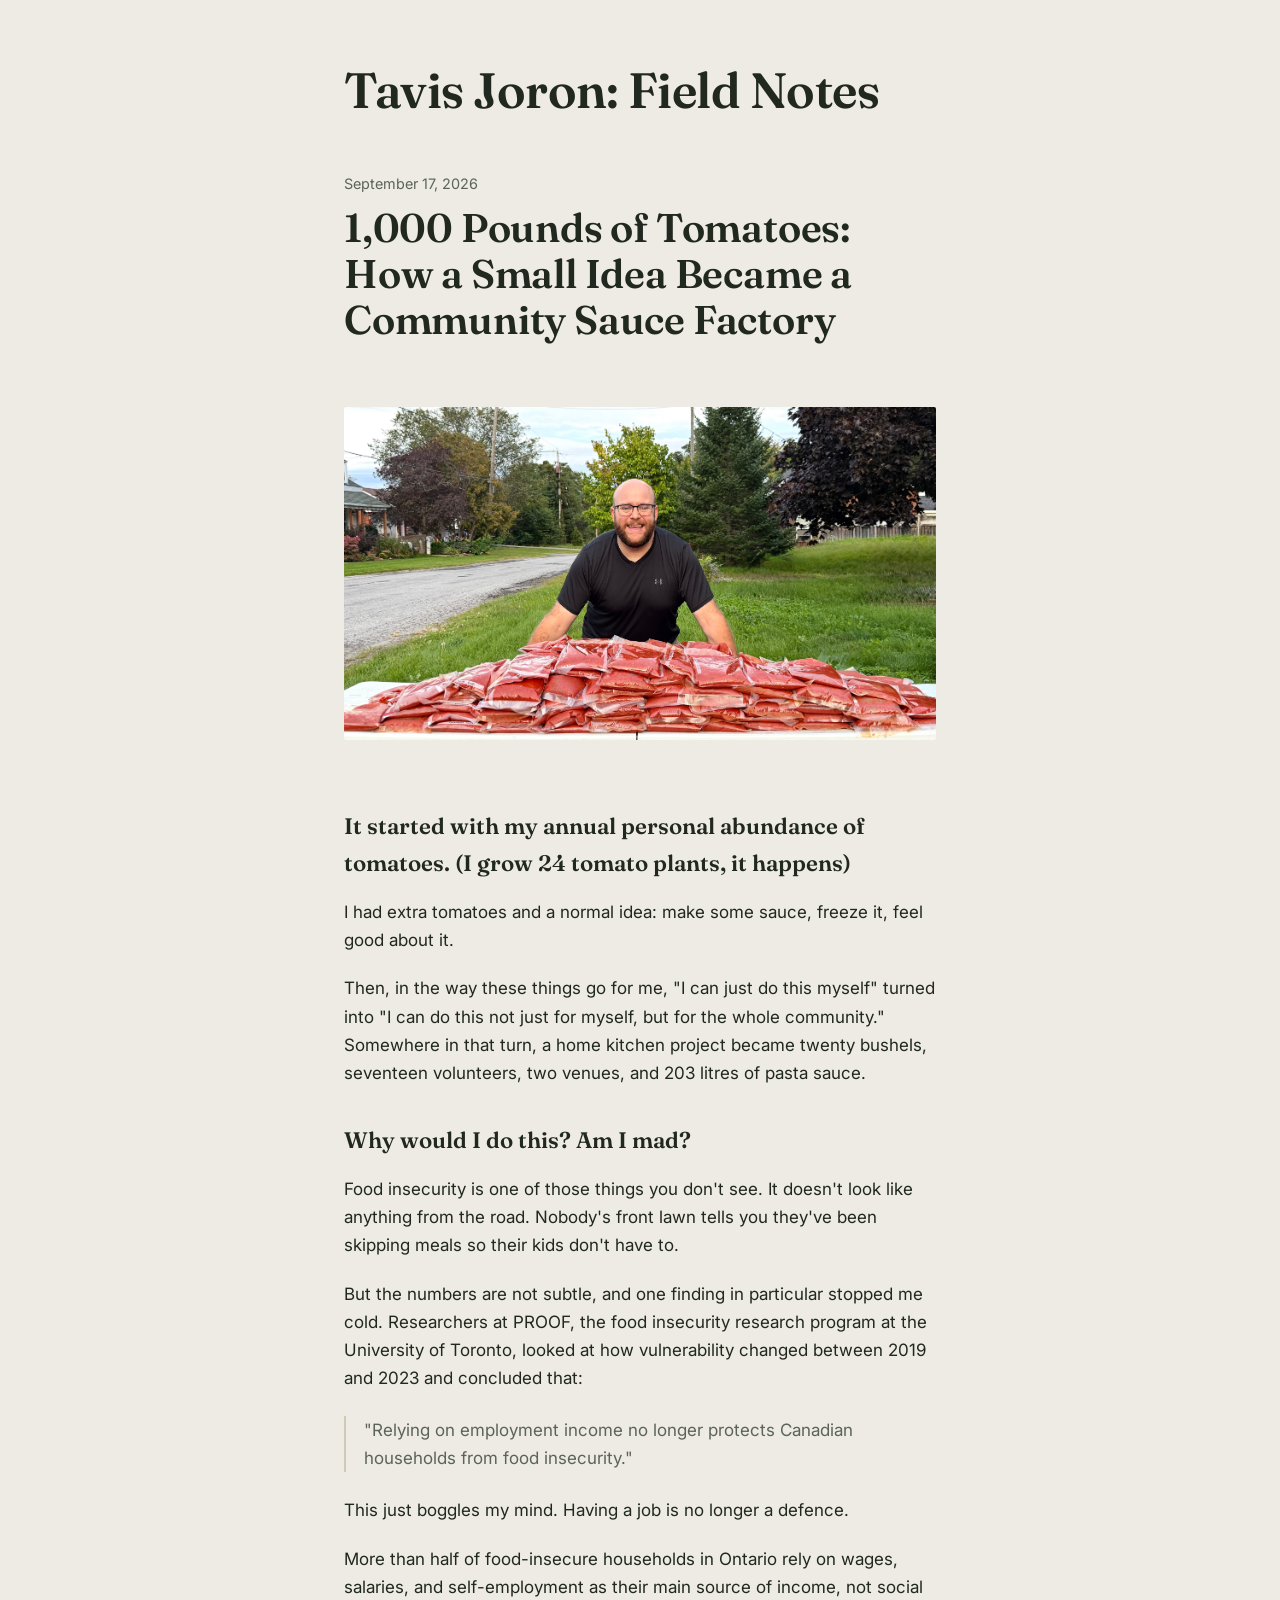
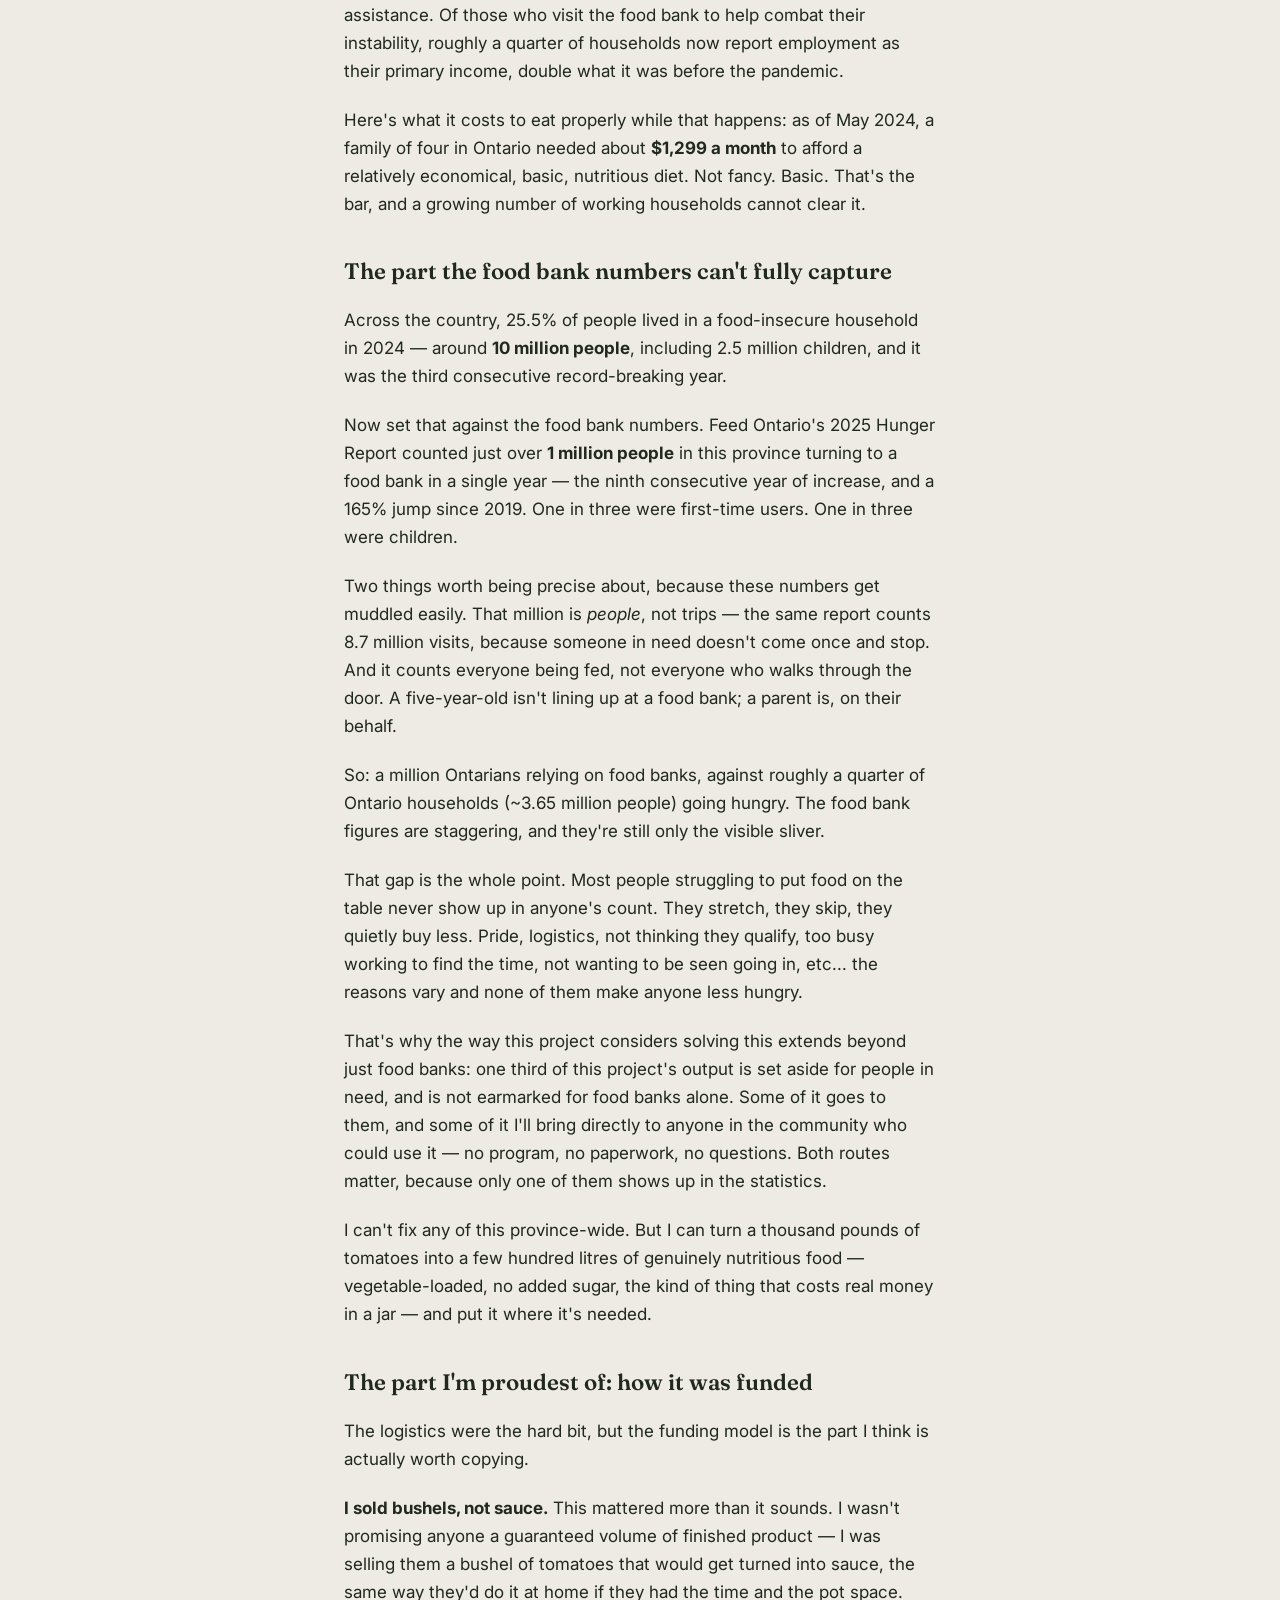
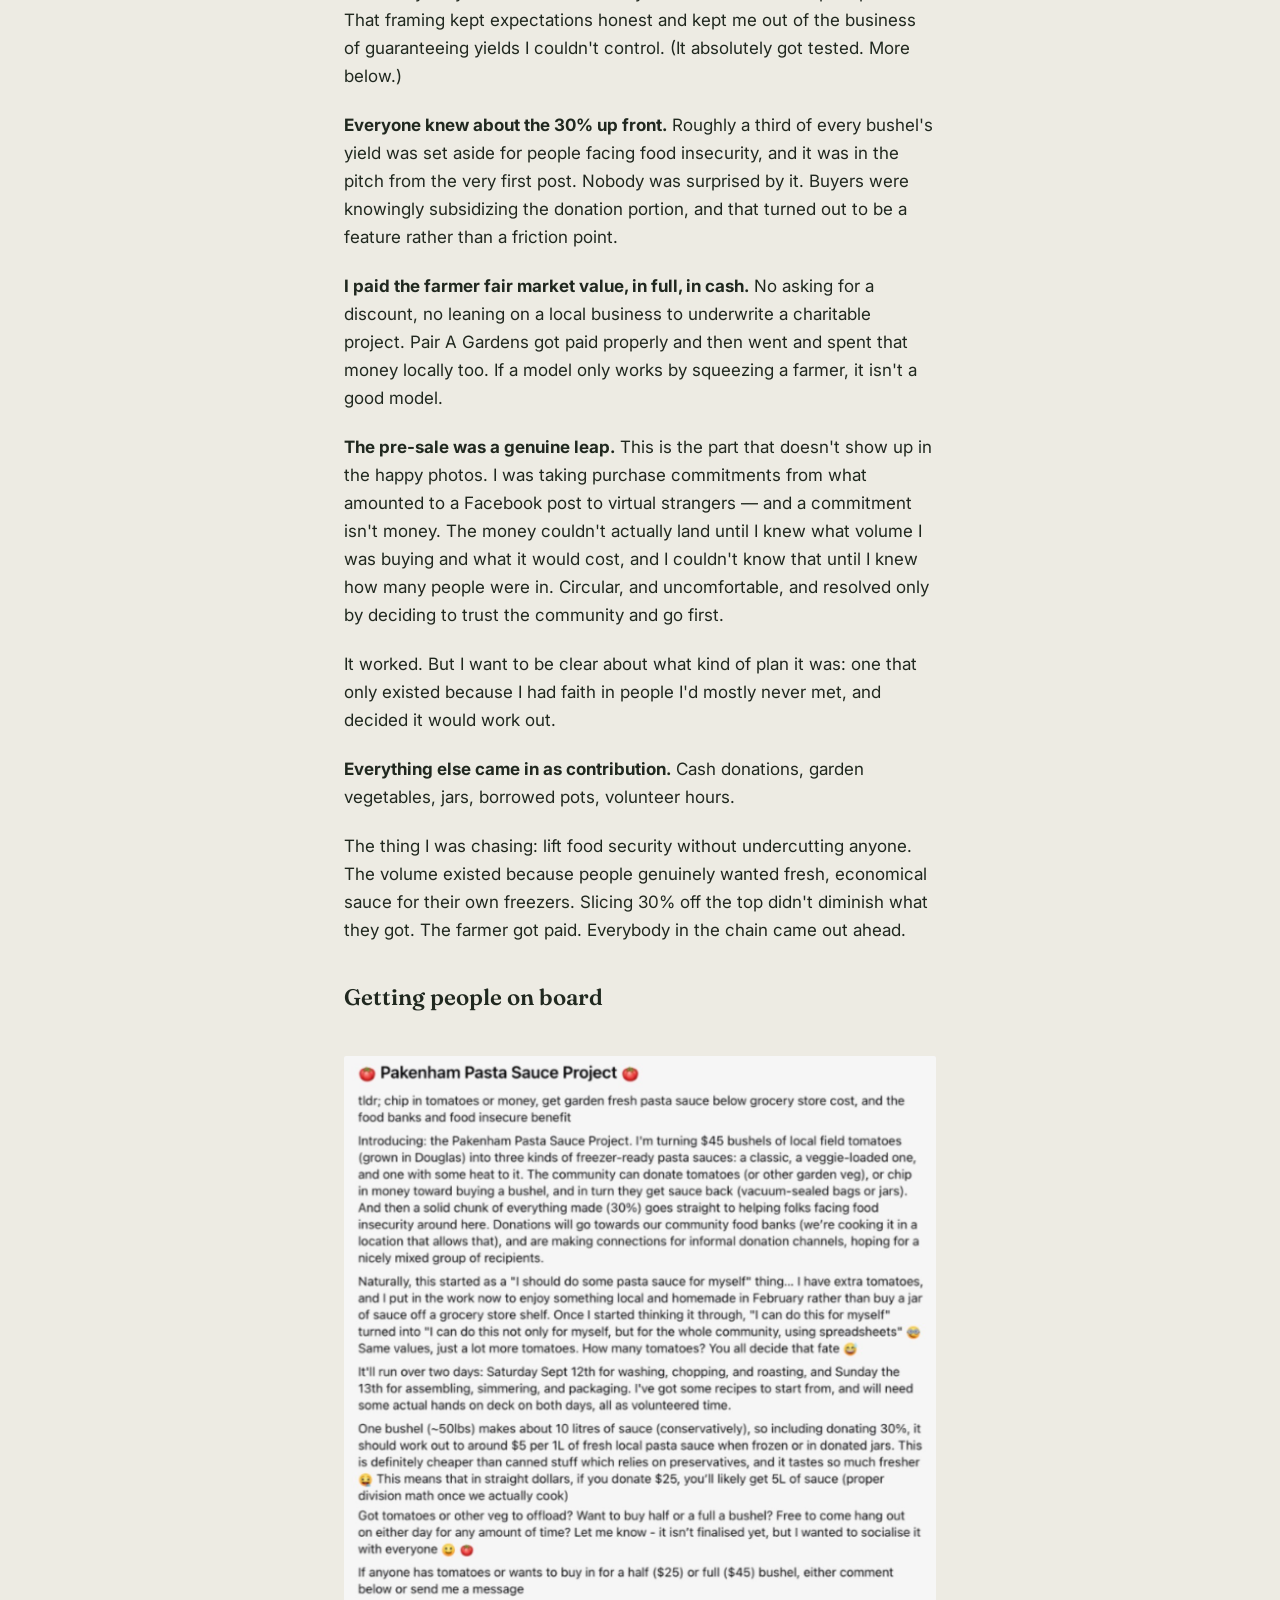
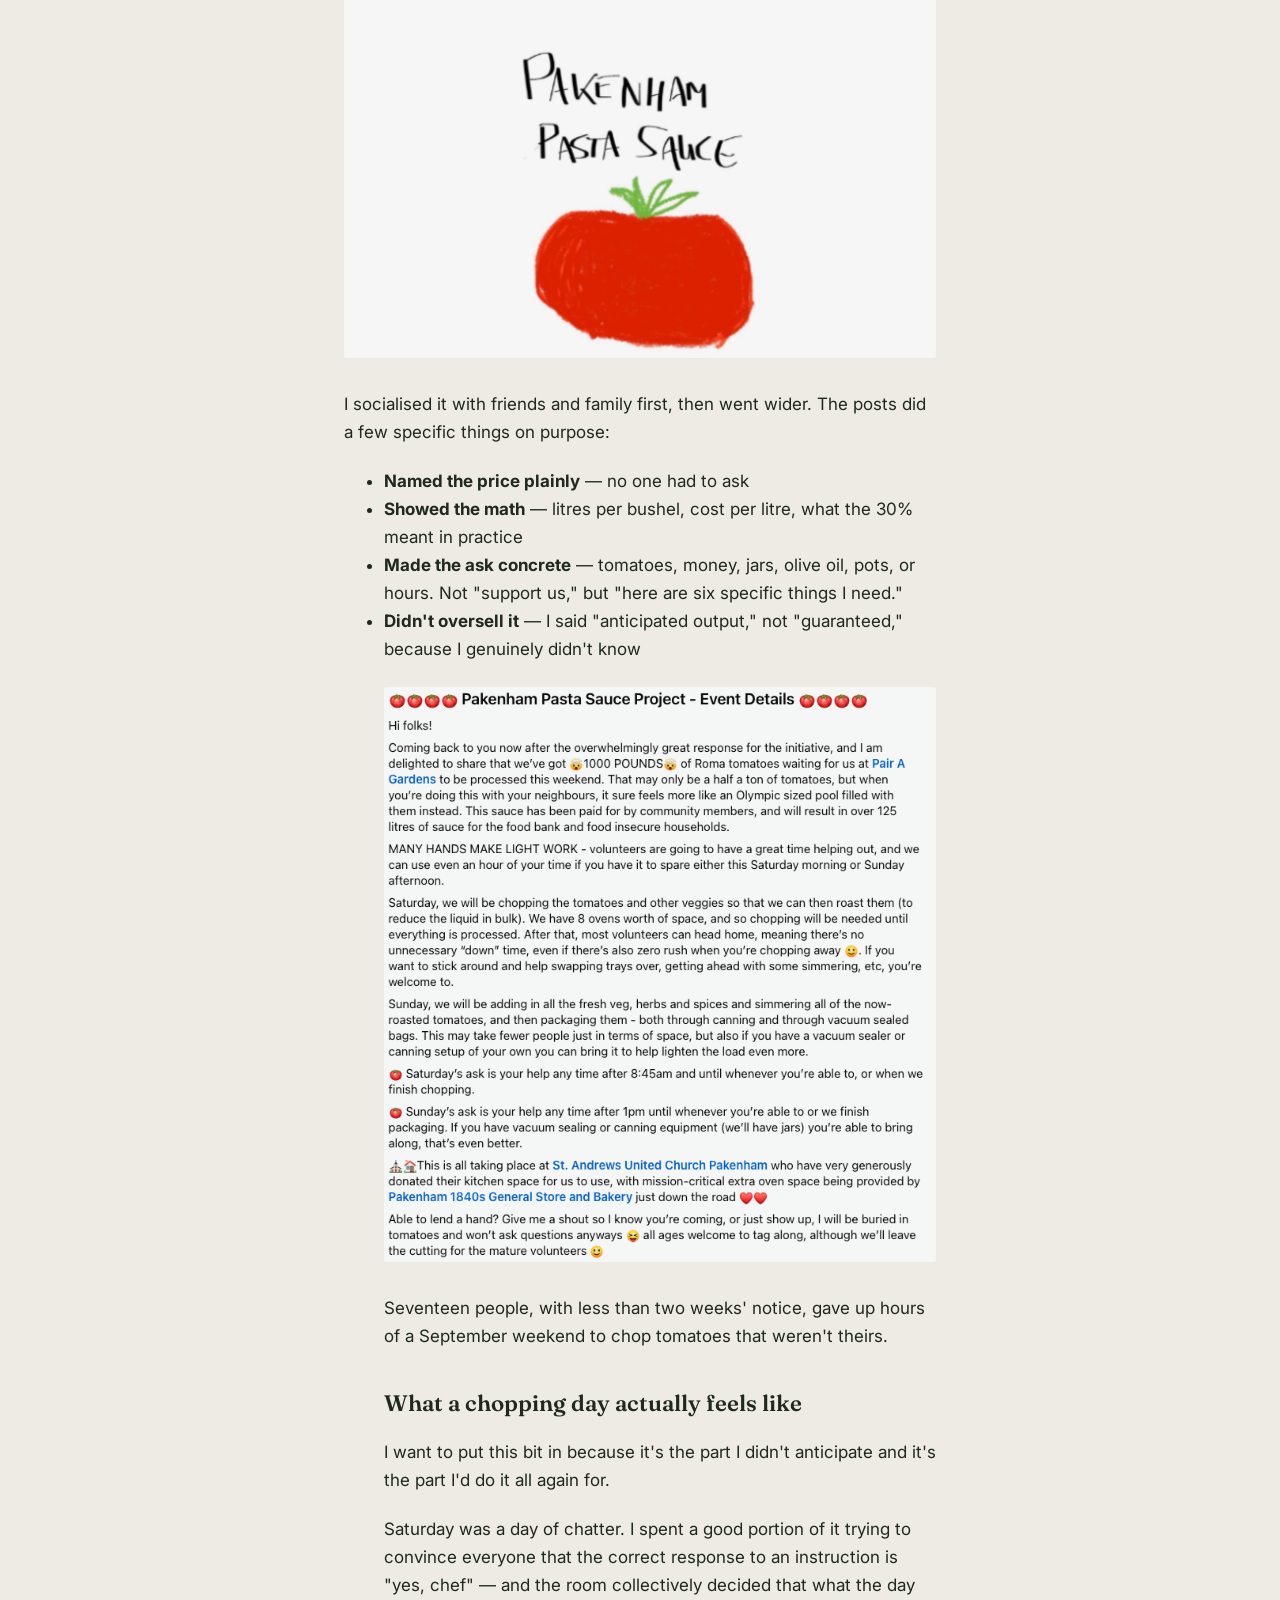
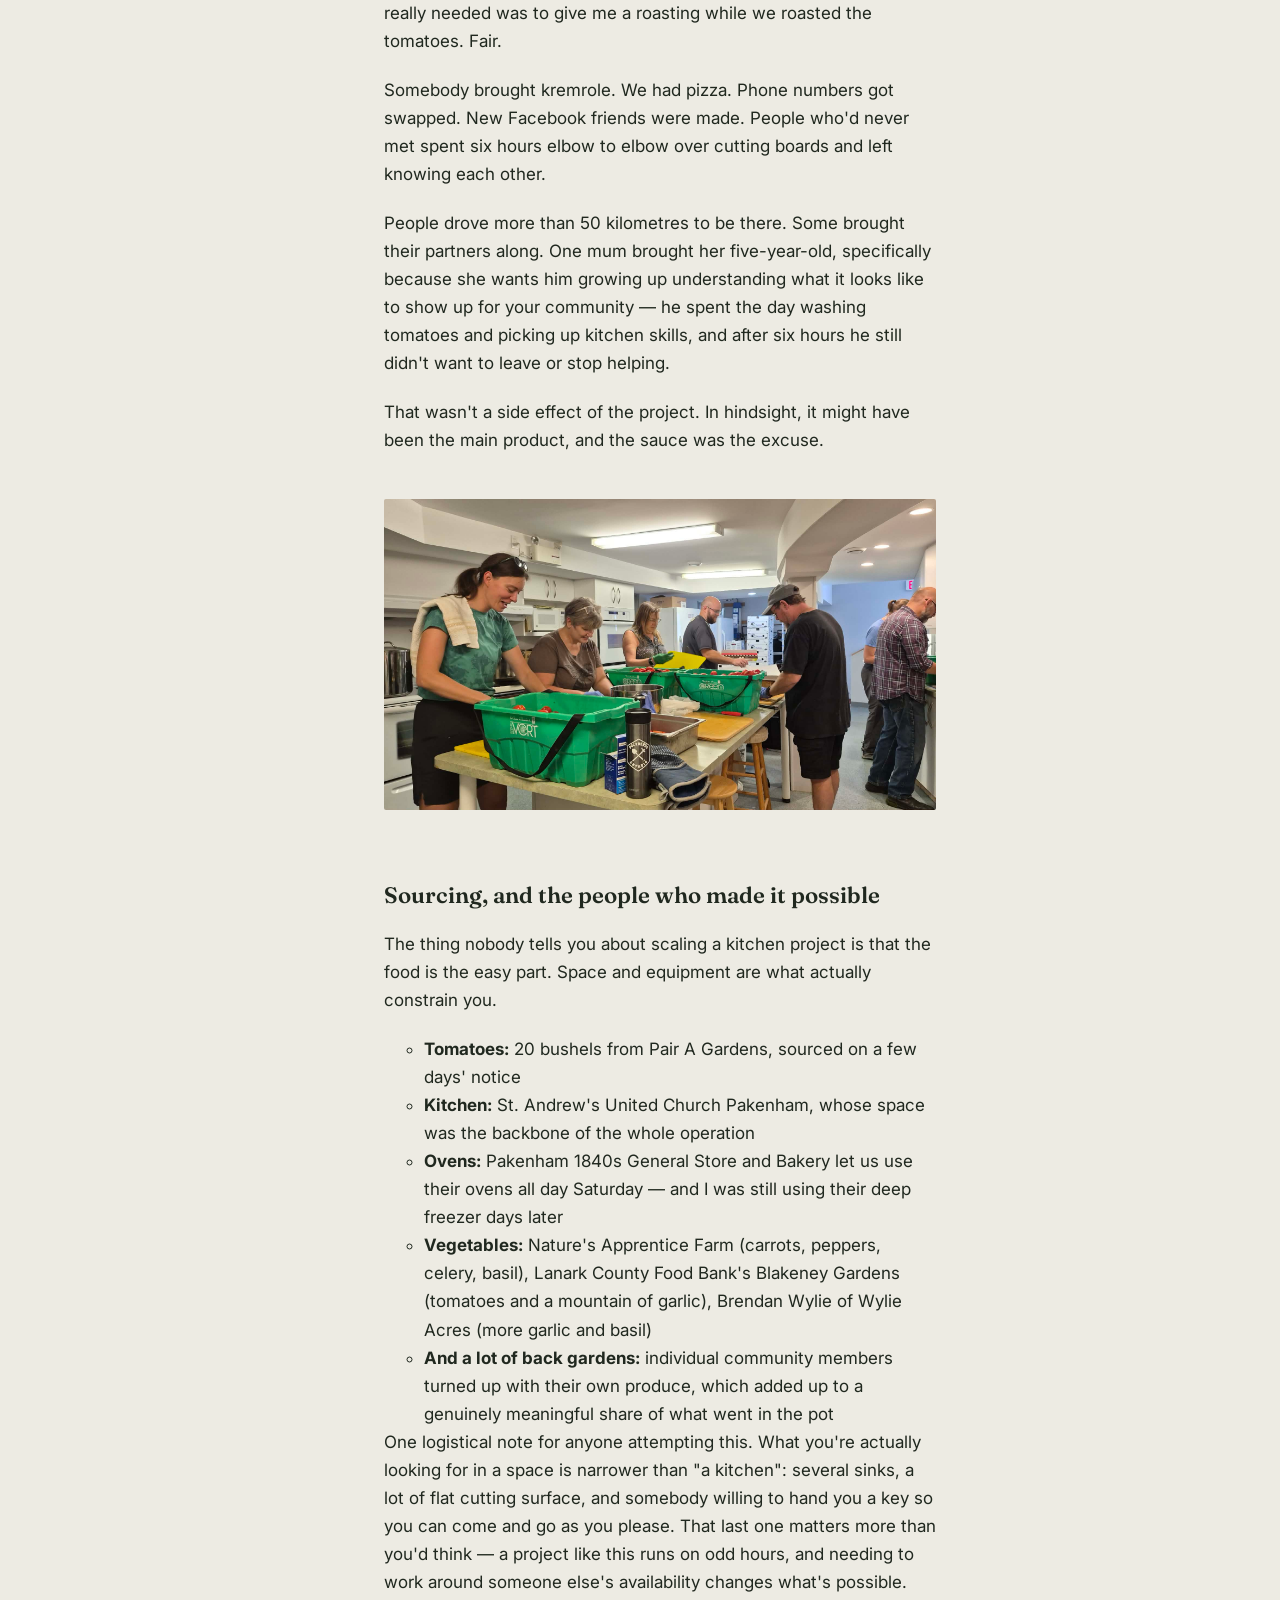
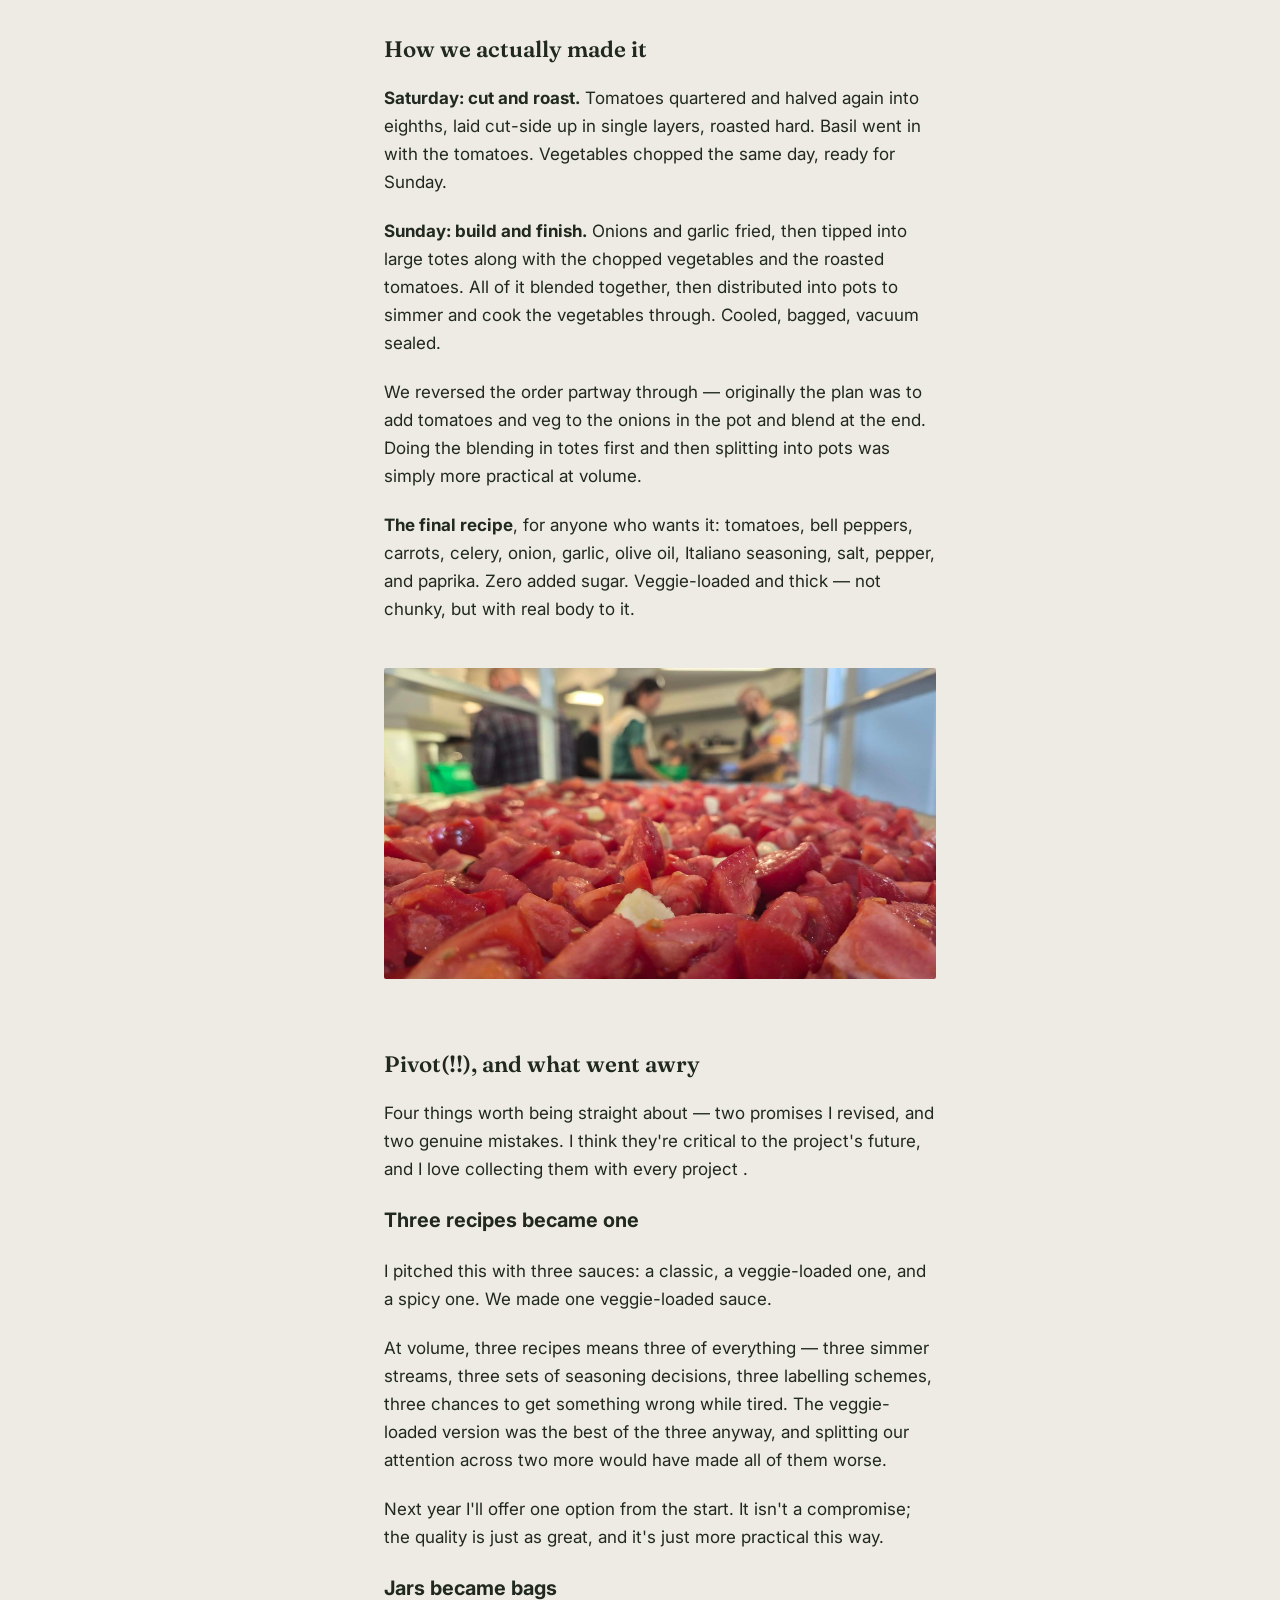
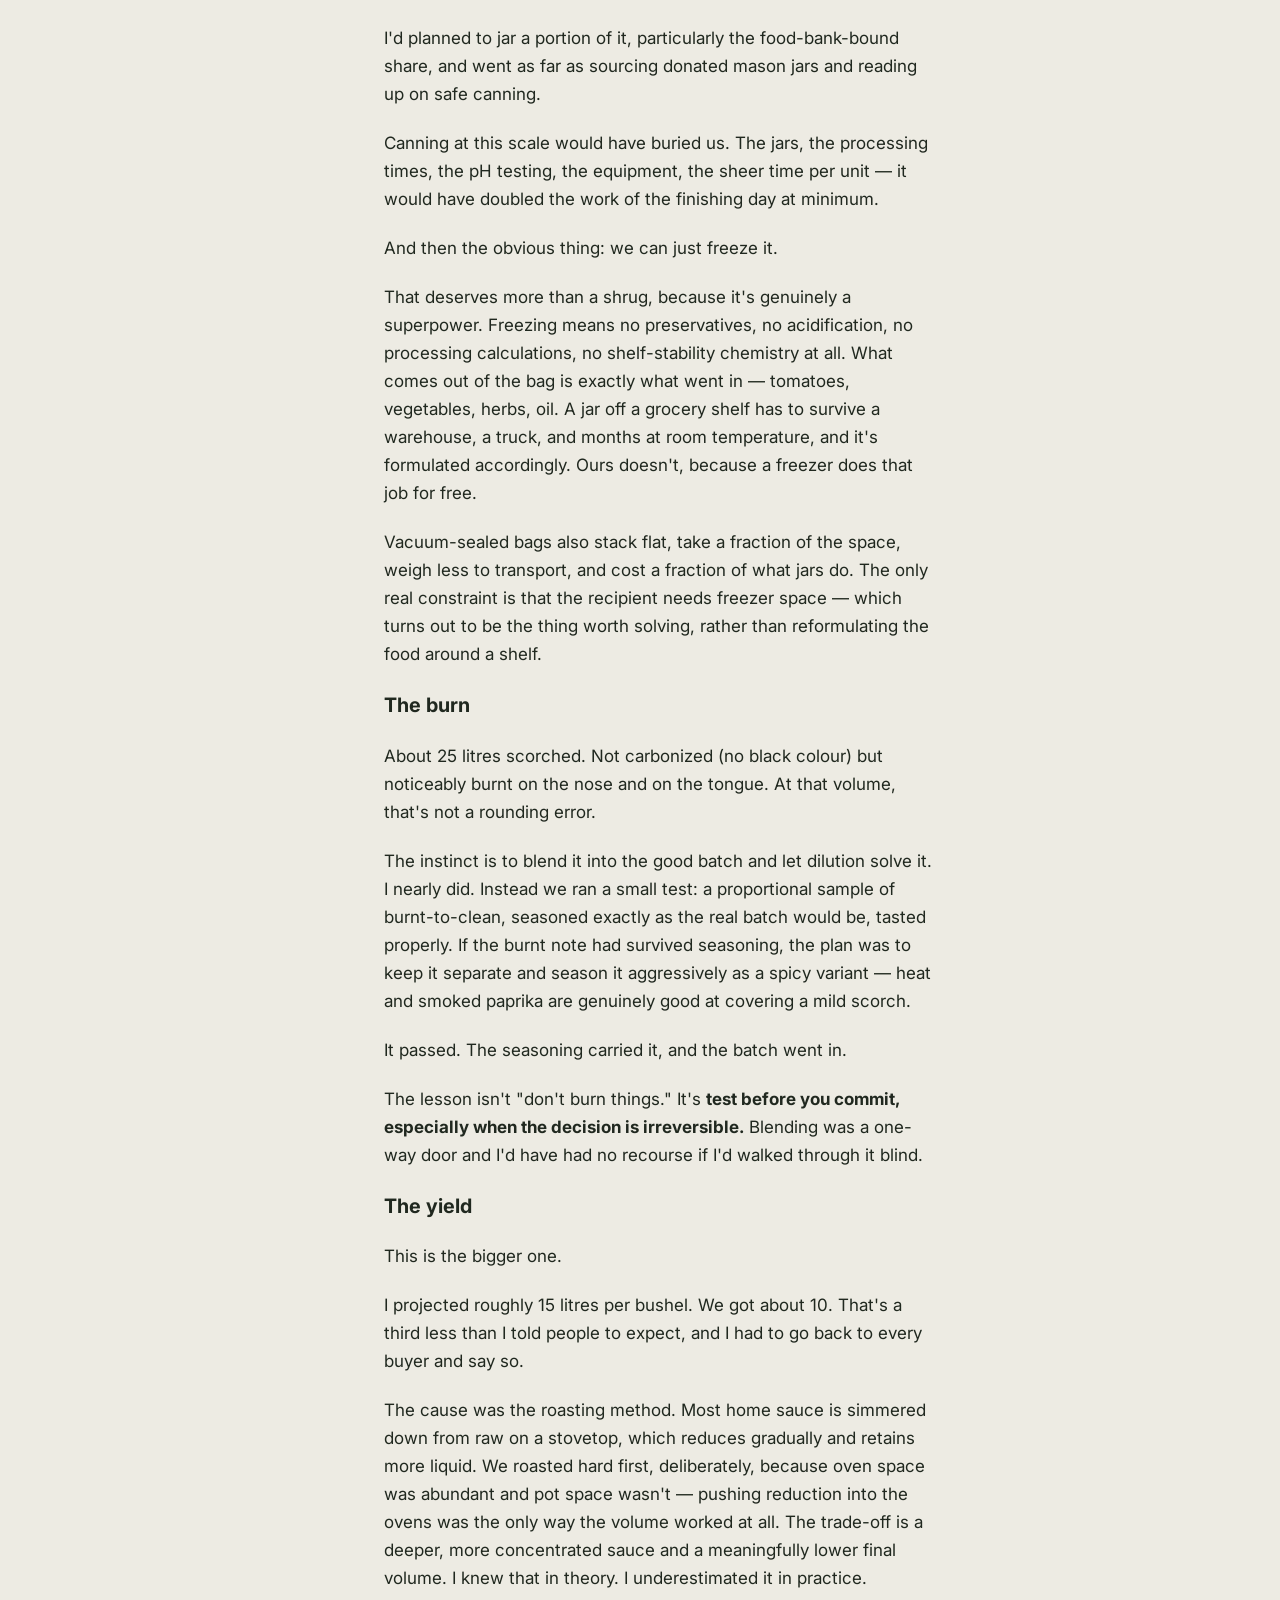
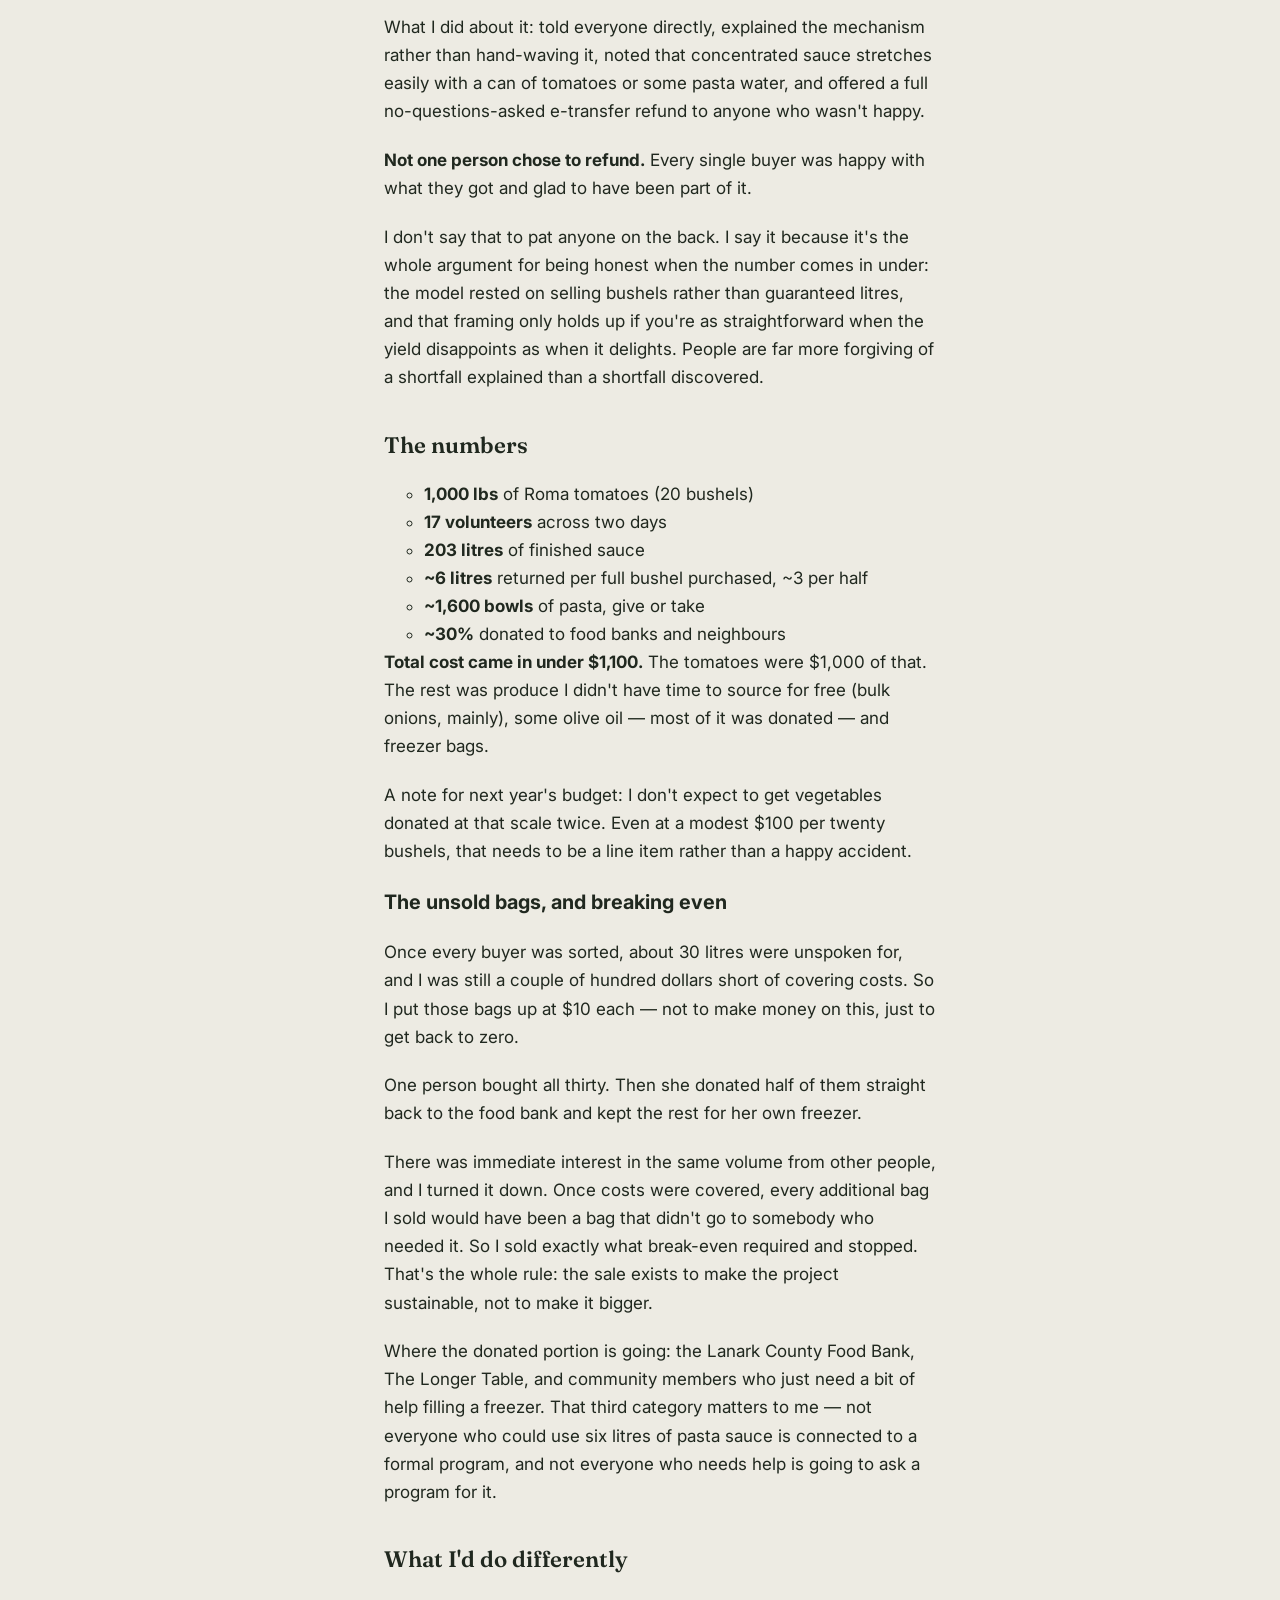
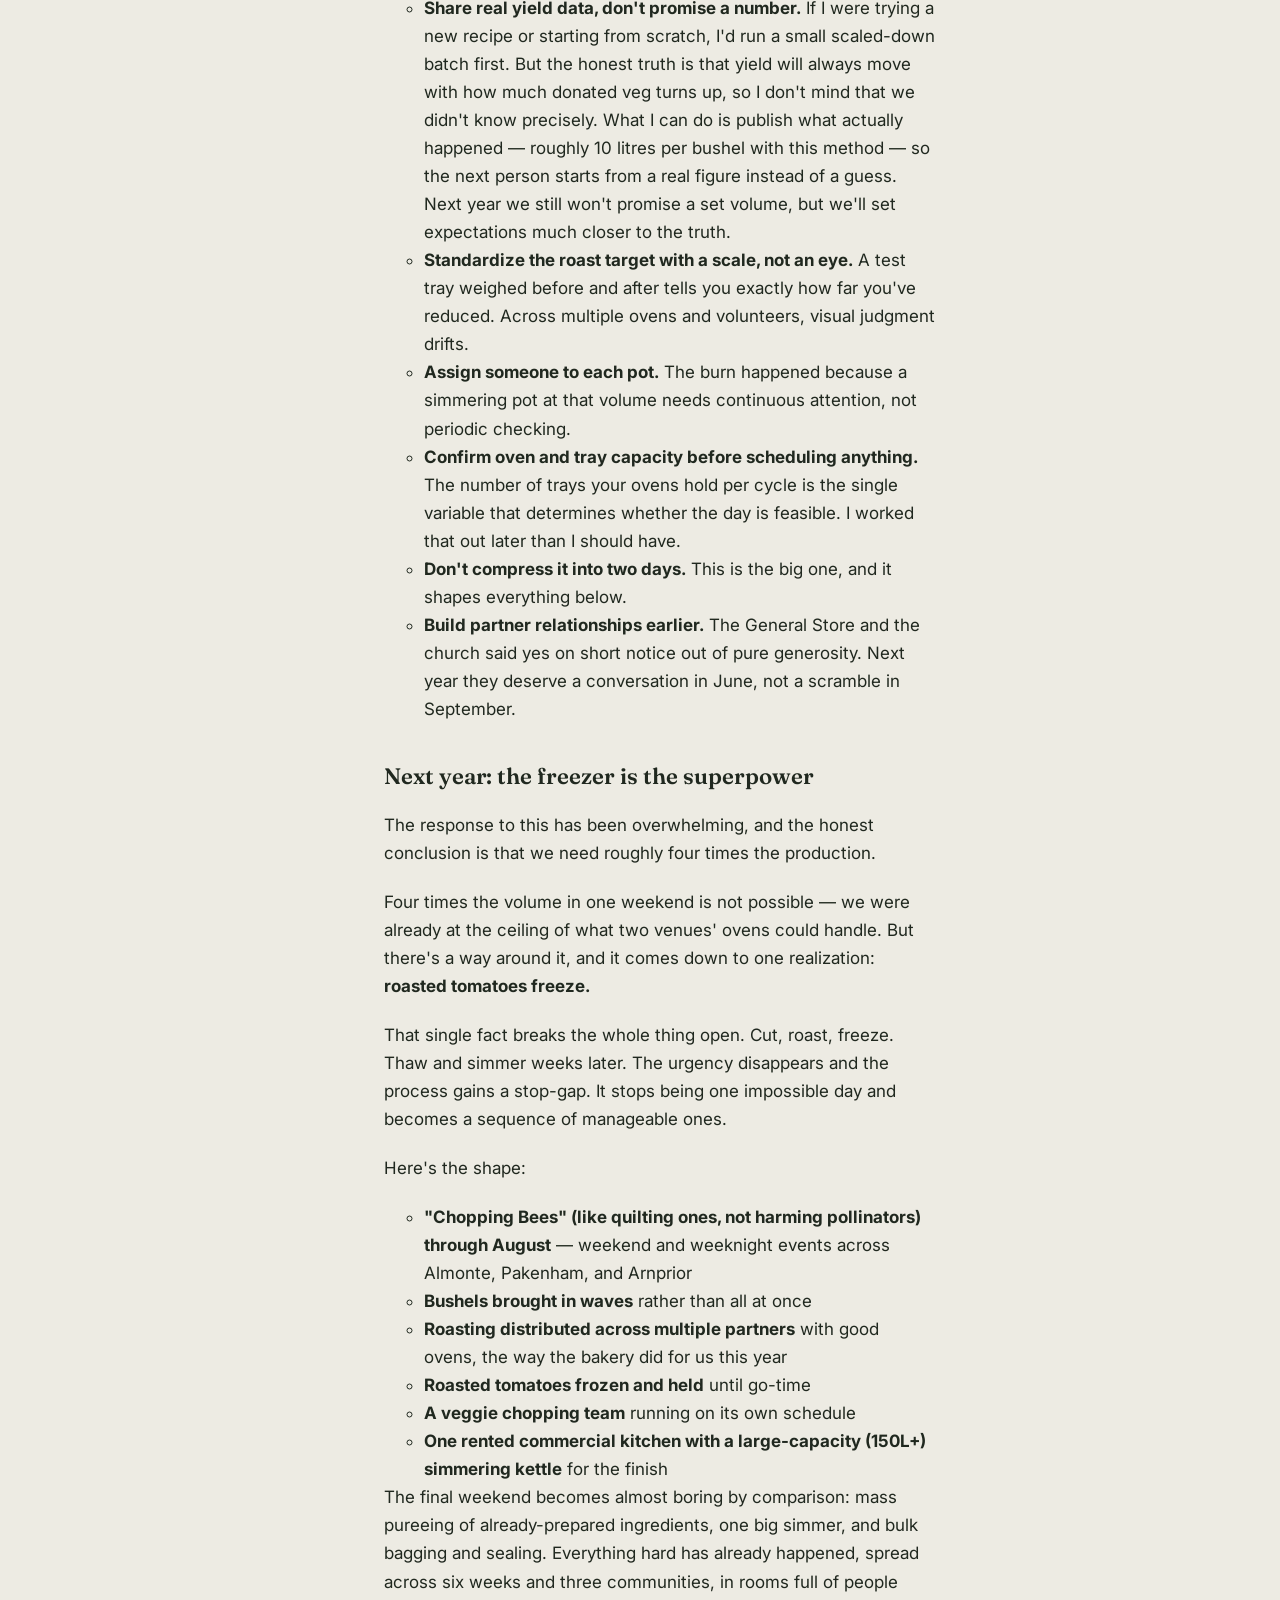
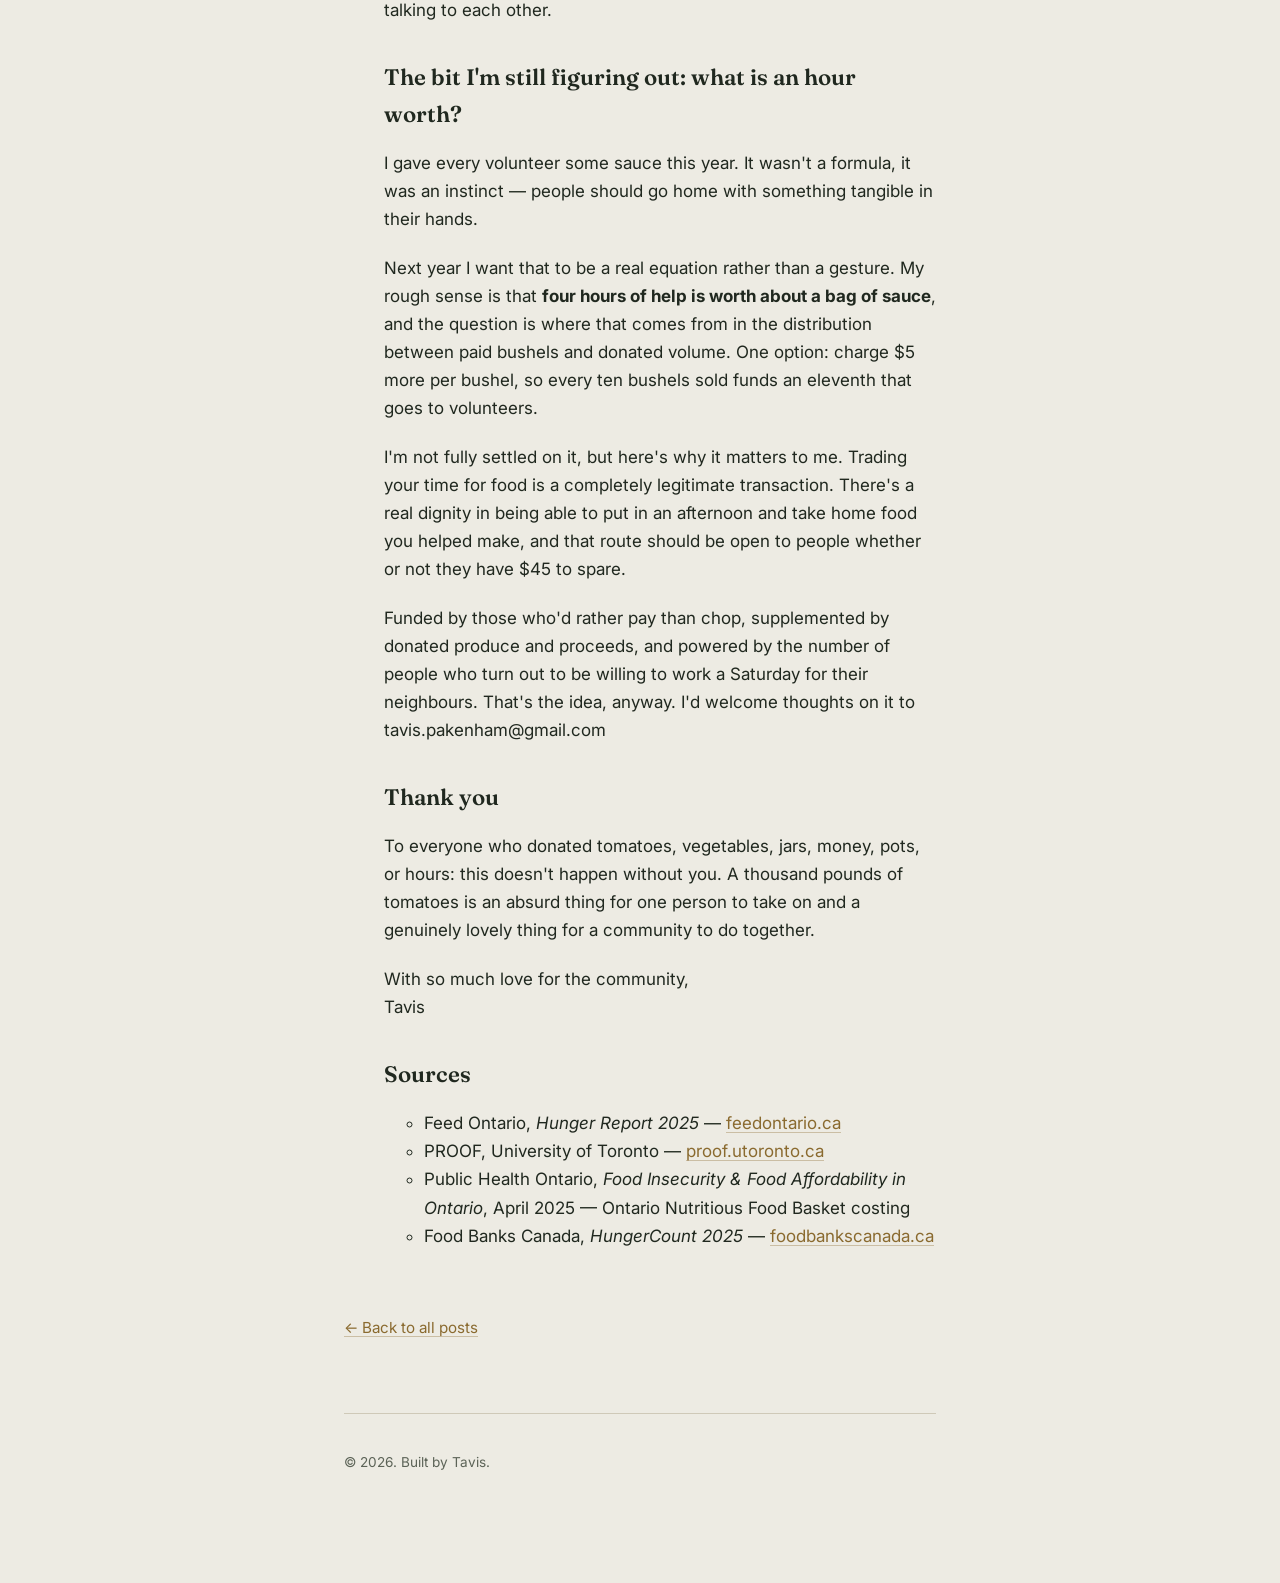
==== commit 5b29bdd4: "Update title and add GoatCounter script" ====
--- a/posts/1000-pounds-of-tomatoes.html
+++ b/posts/1000-pounds-of-tomatoes.html
@@ -7,10 +7,12 @@
   <meta name="description" content="How a personal glut of tomatoes became 203 litres of pasta sauce, 17 volunteers, and a third of it going to neighbours who needed it.">
   <link rel="stylesheet" href="../styles.css">
 </head>
+  <script data-goatcounter="https://tavisjoron.goatcounter.com/count"
+        async src="//gc.zgo.at/count.js"></script>
 <body>
   <div class="wrap">
     <header class="masthead">
-      <h1 class="masthead__title"><a href="../index.html">Field Notes</a></h1>
+      <h1 class="masthead__title"><a href="../index.html">Tavis Joron: Field Notes</a></h1>
     </header>
 
     <article>
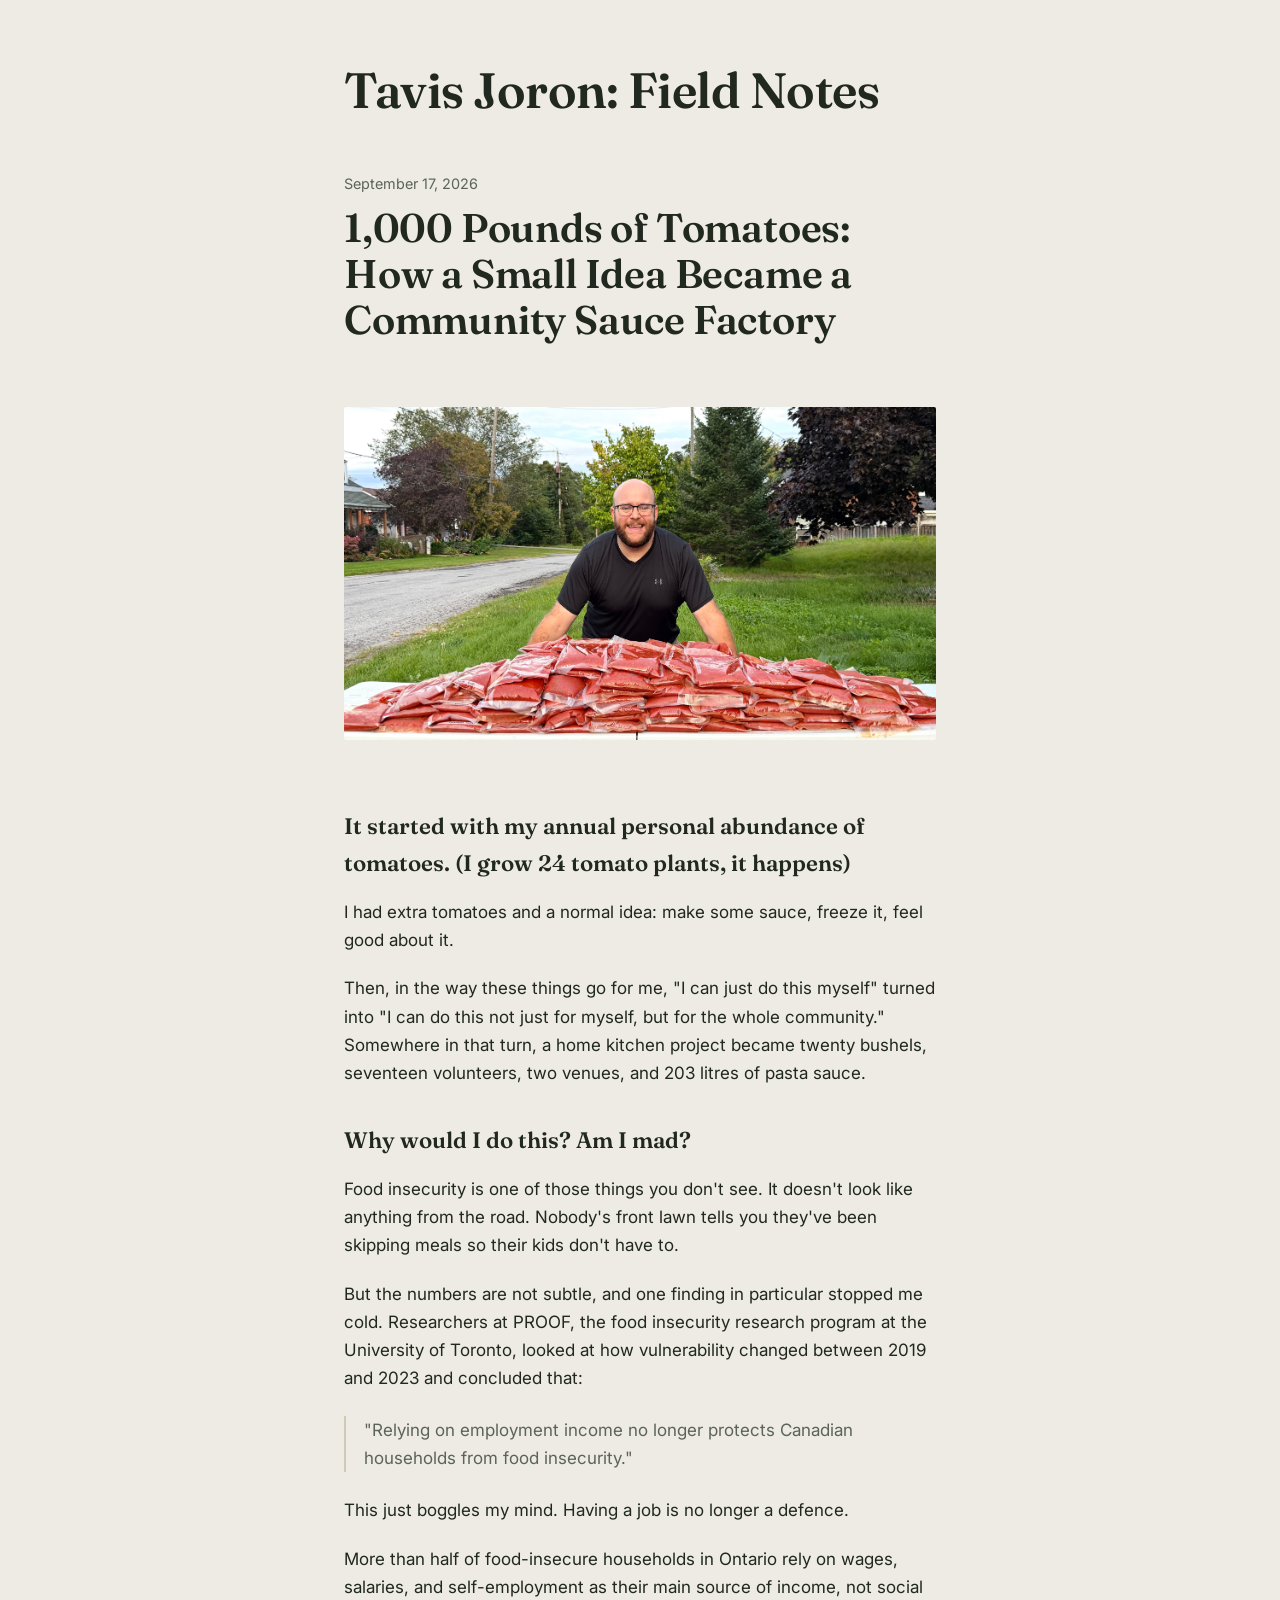
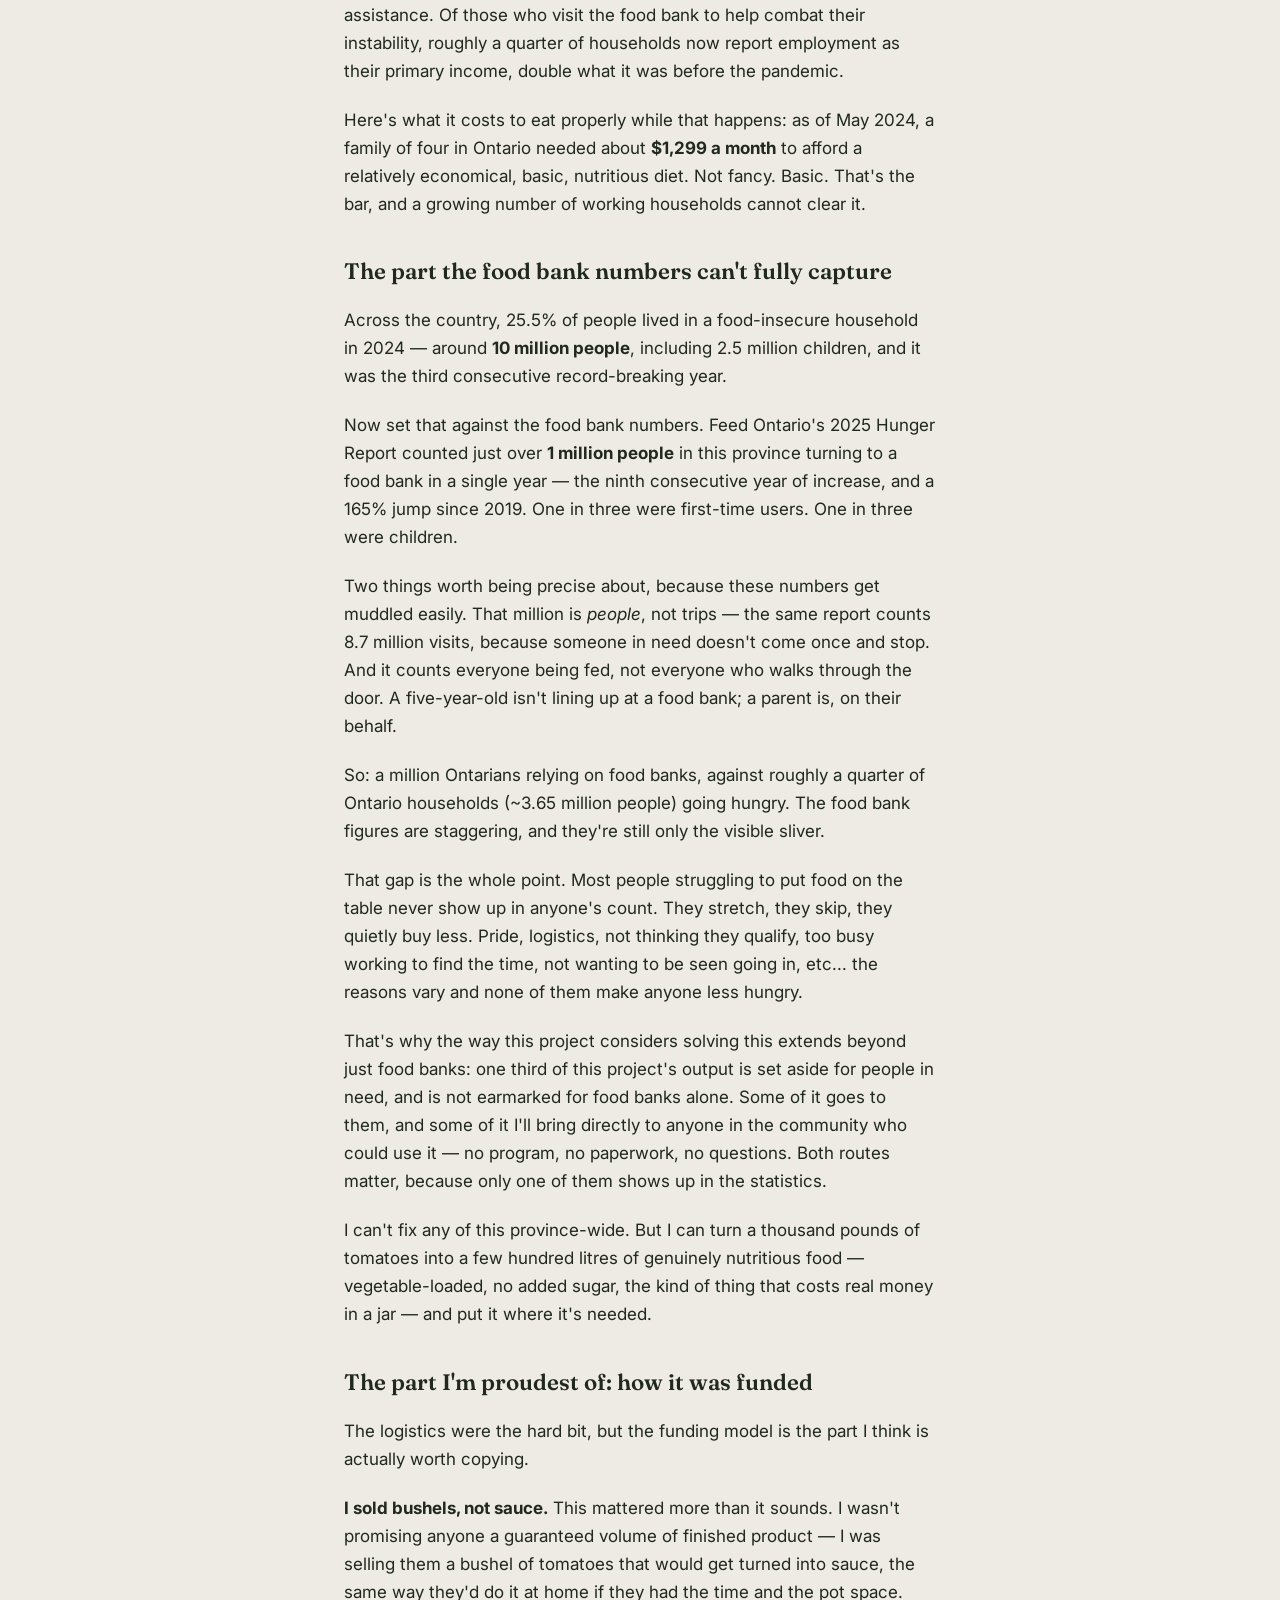
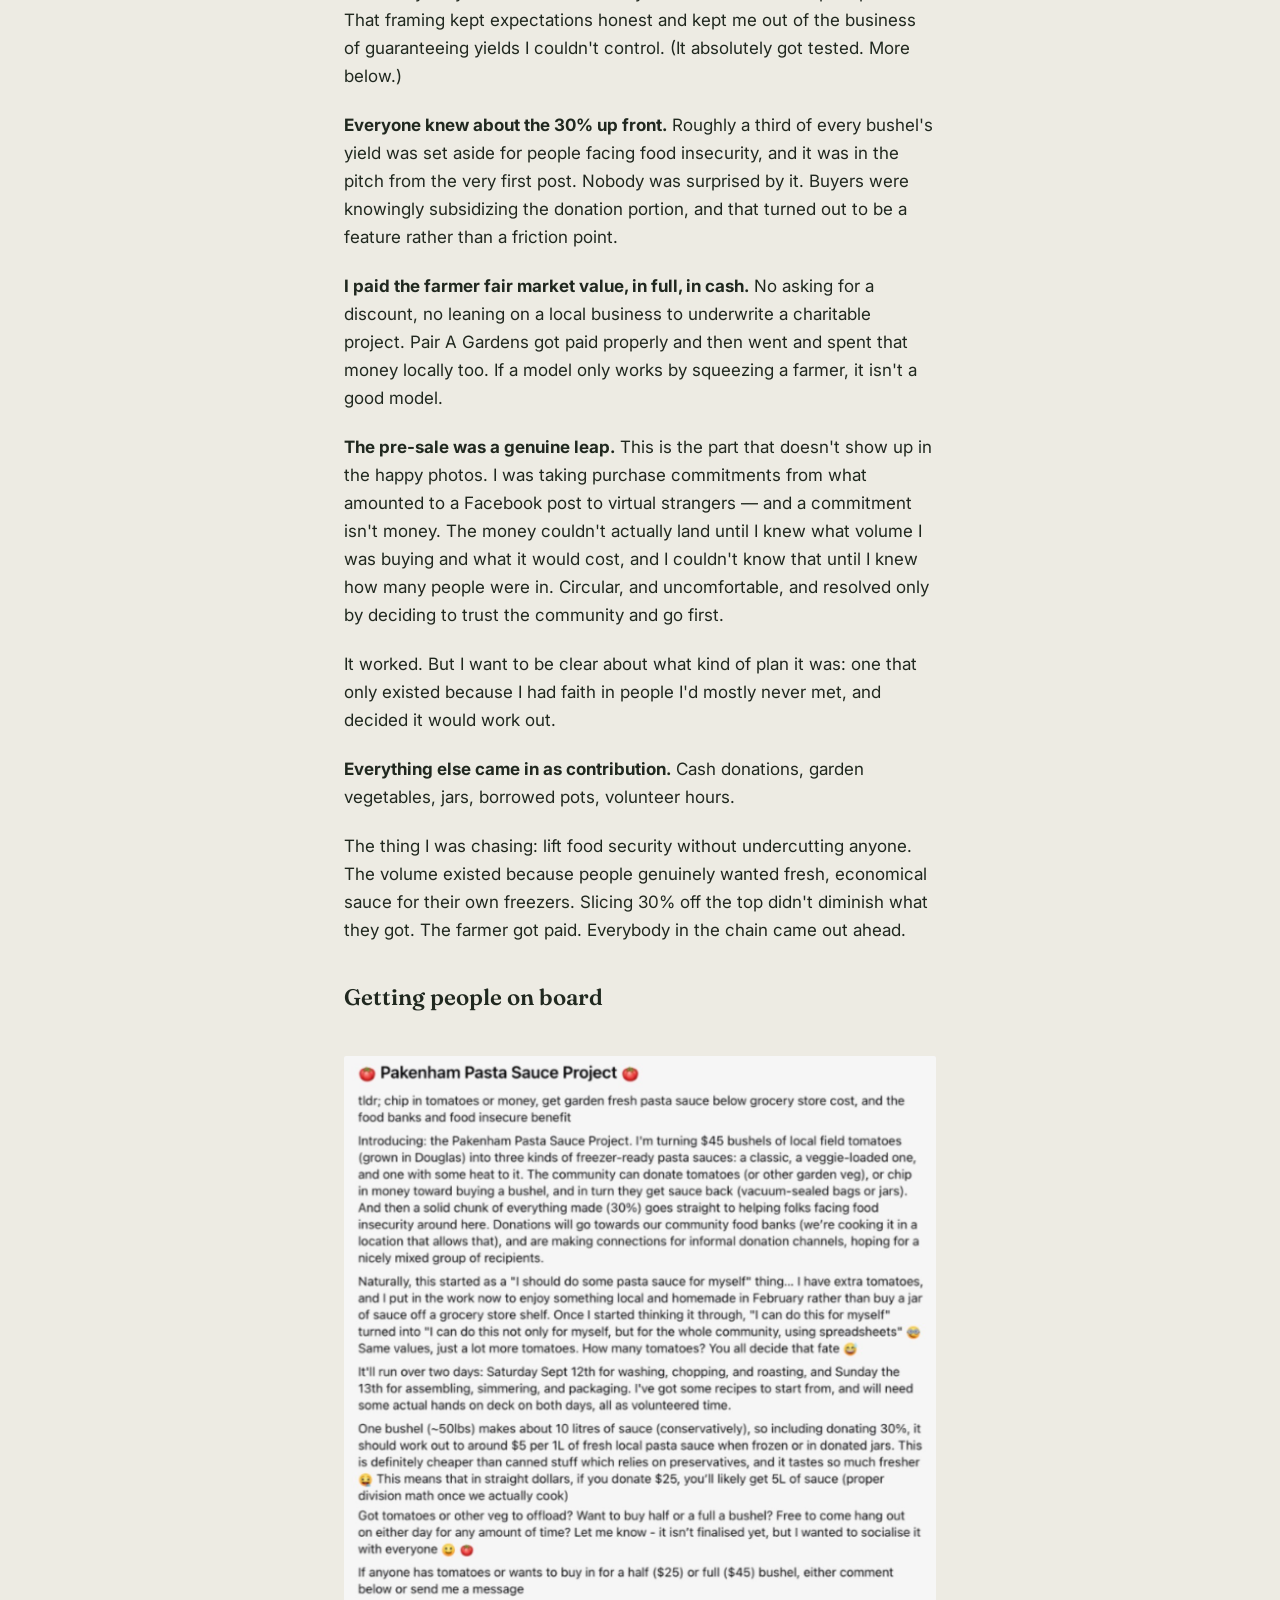
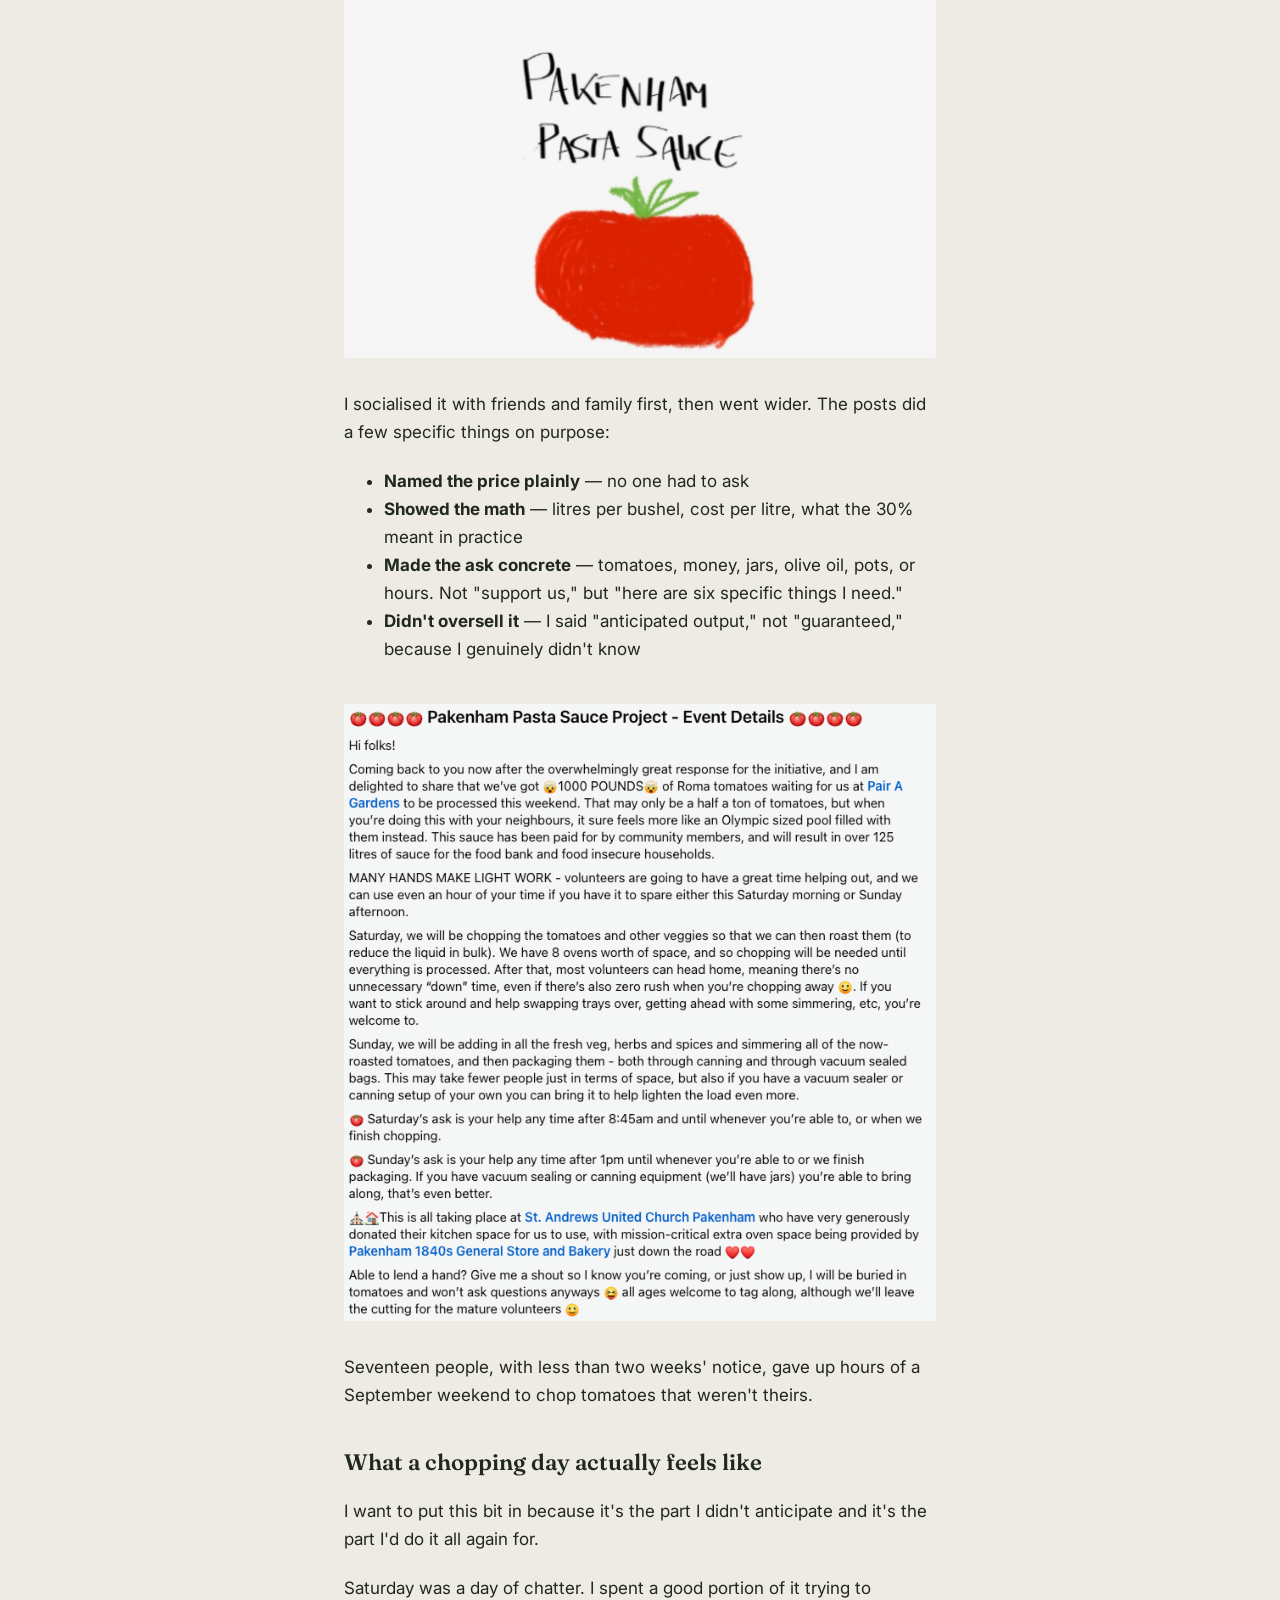
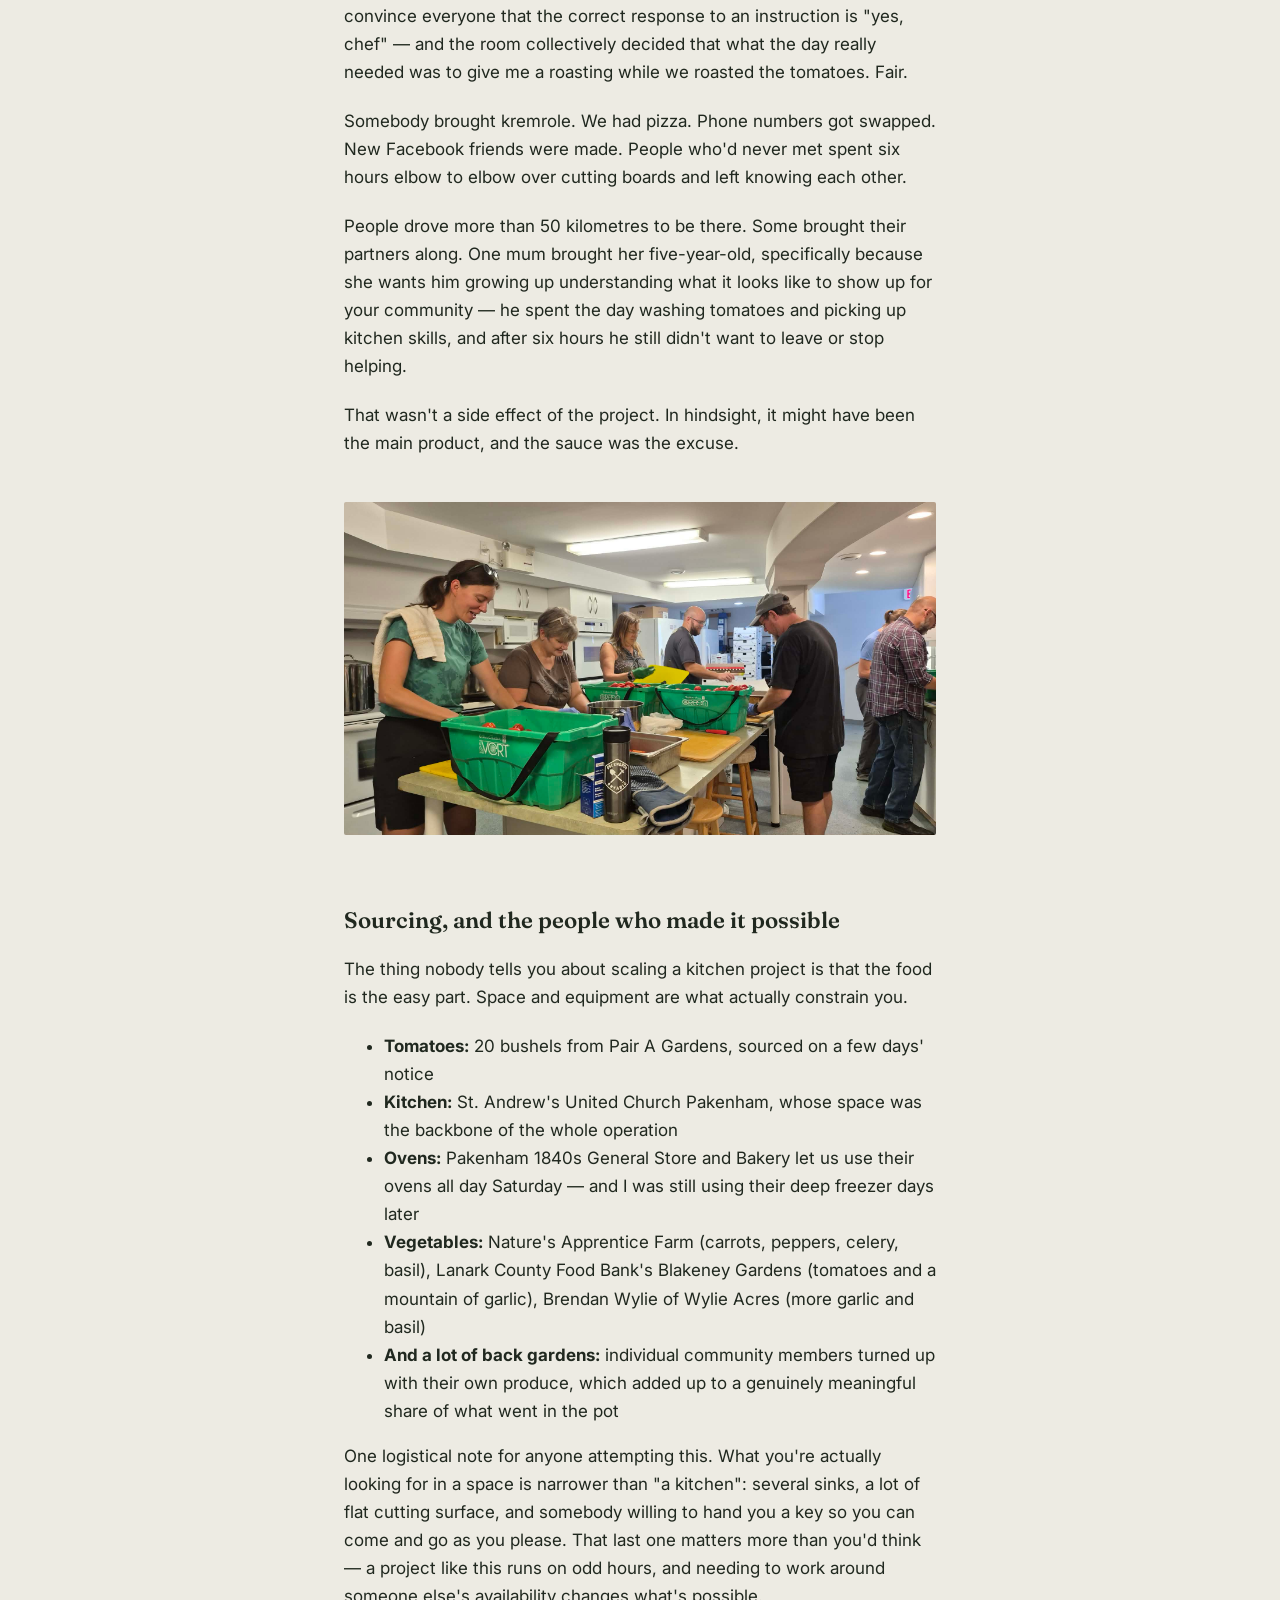
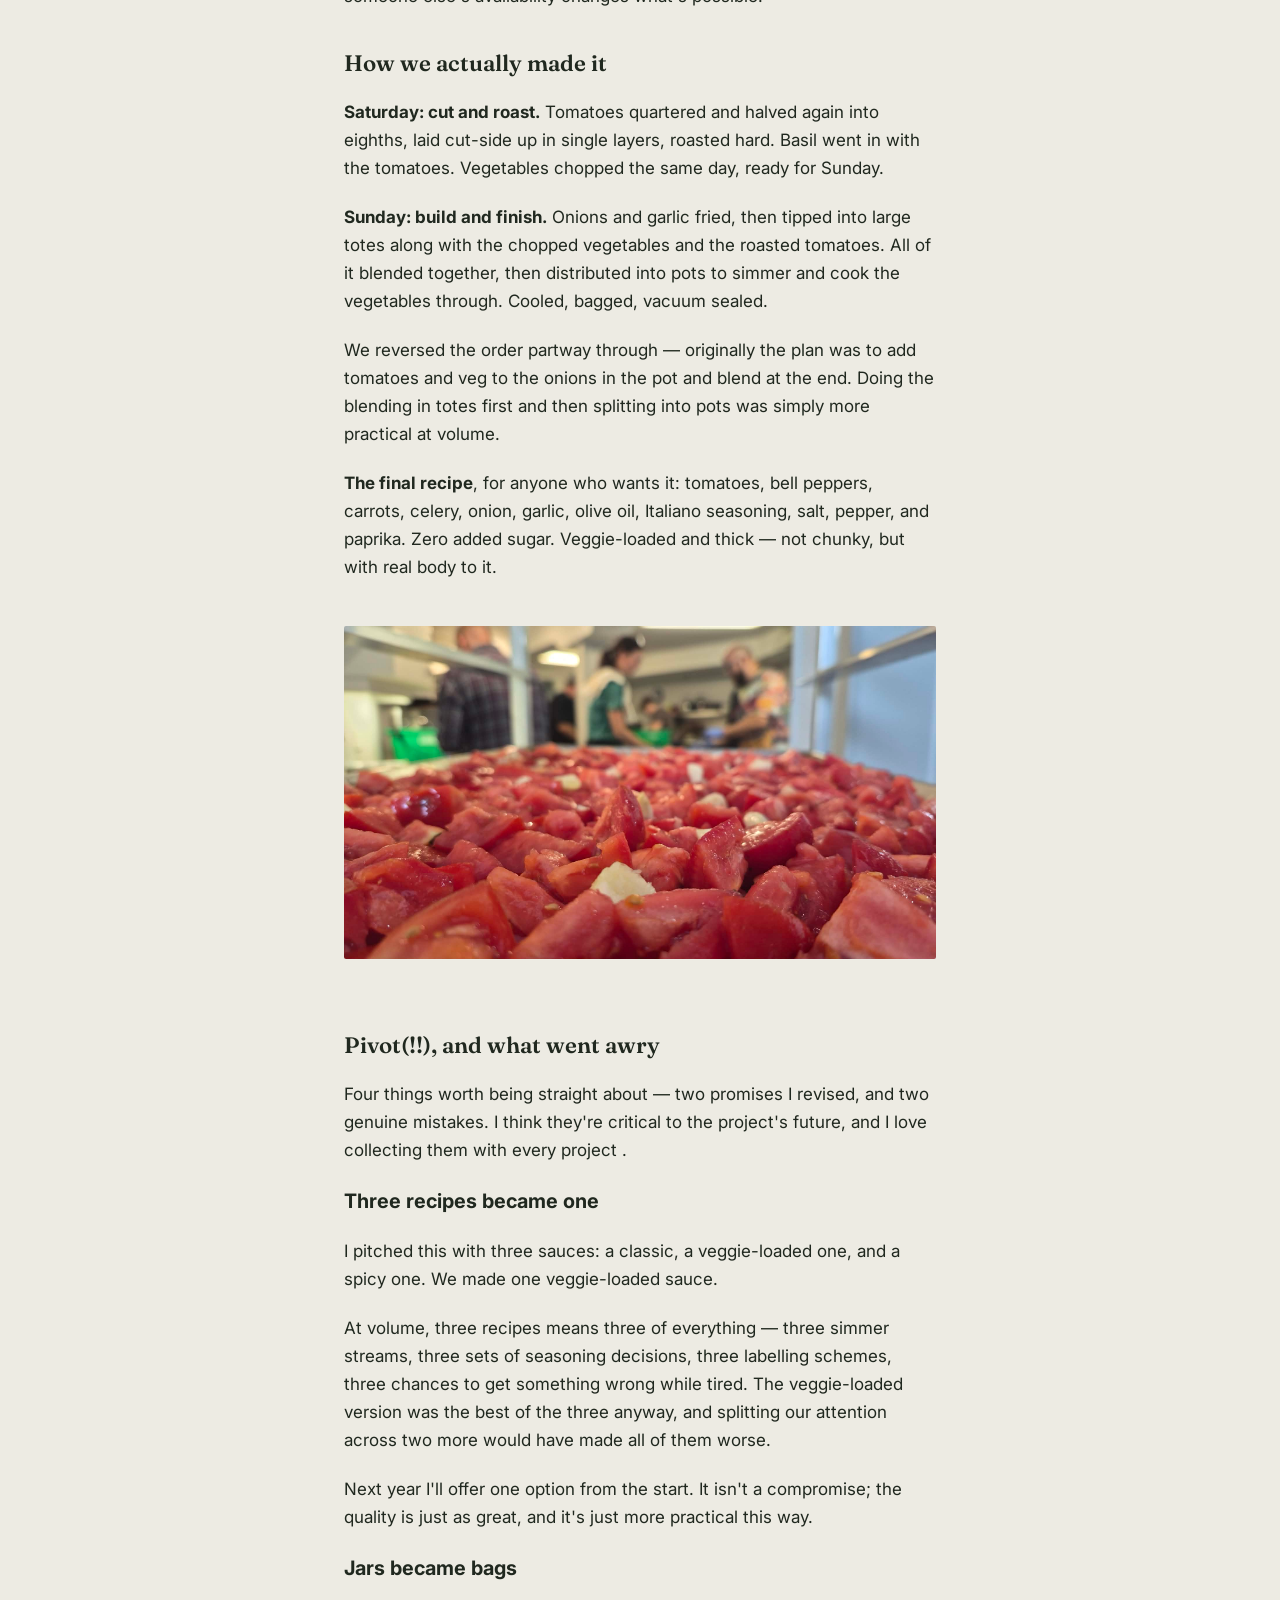
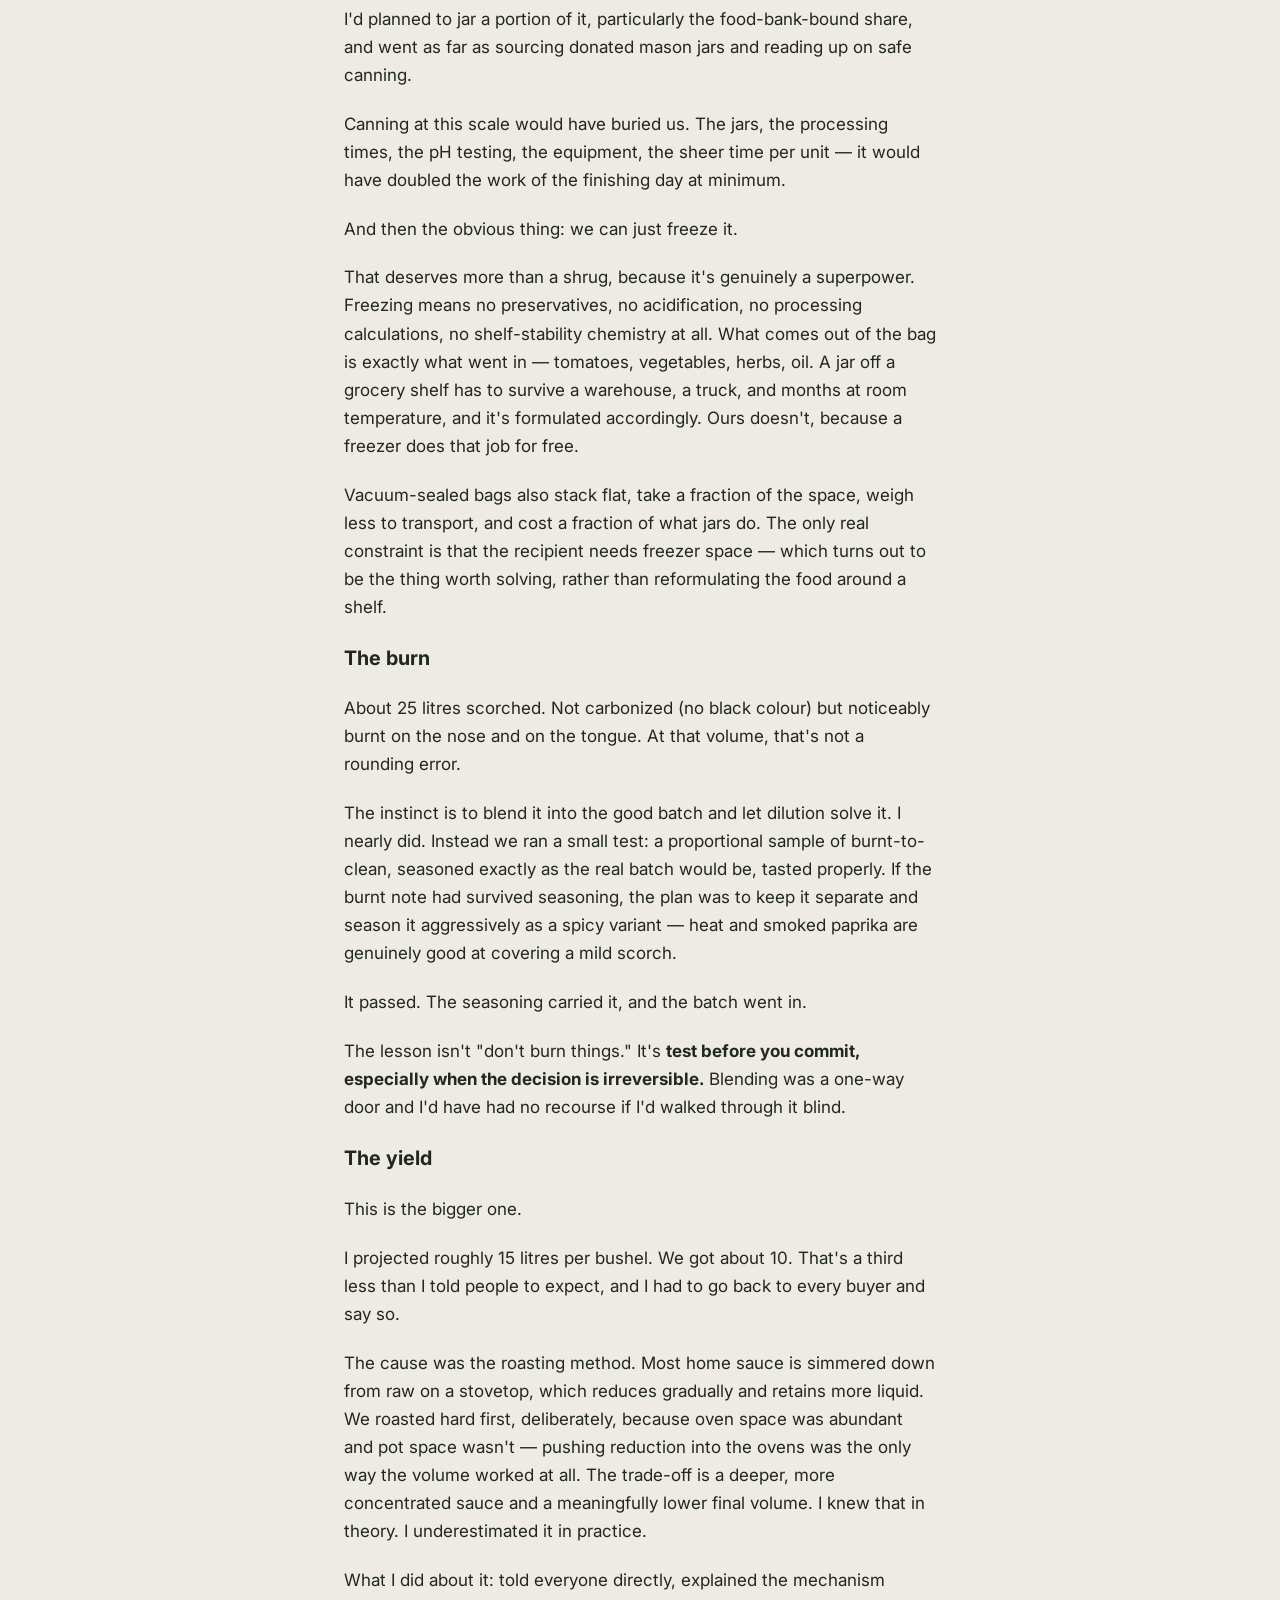
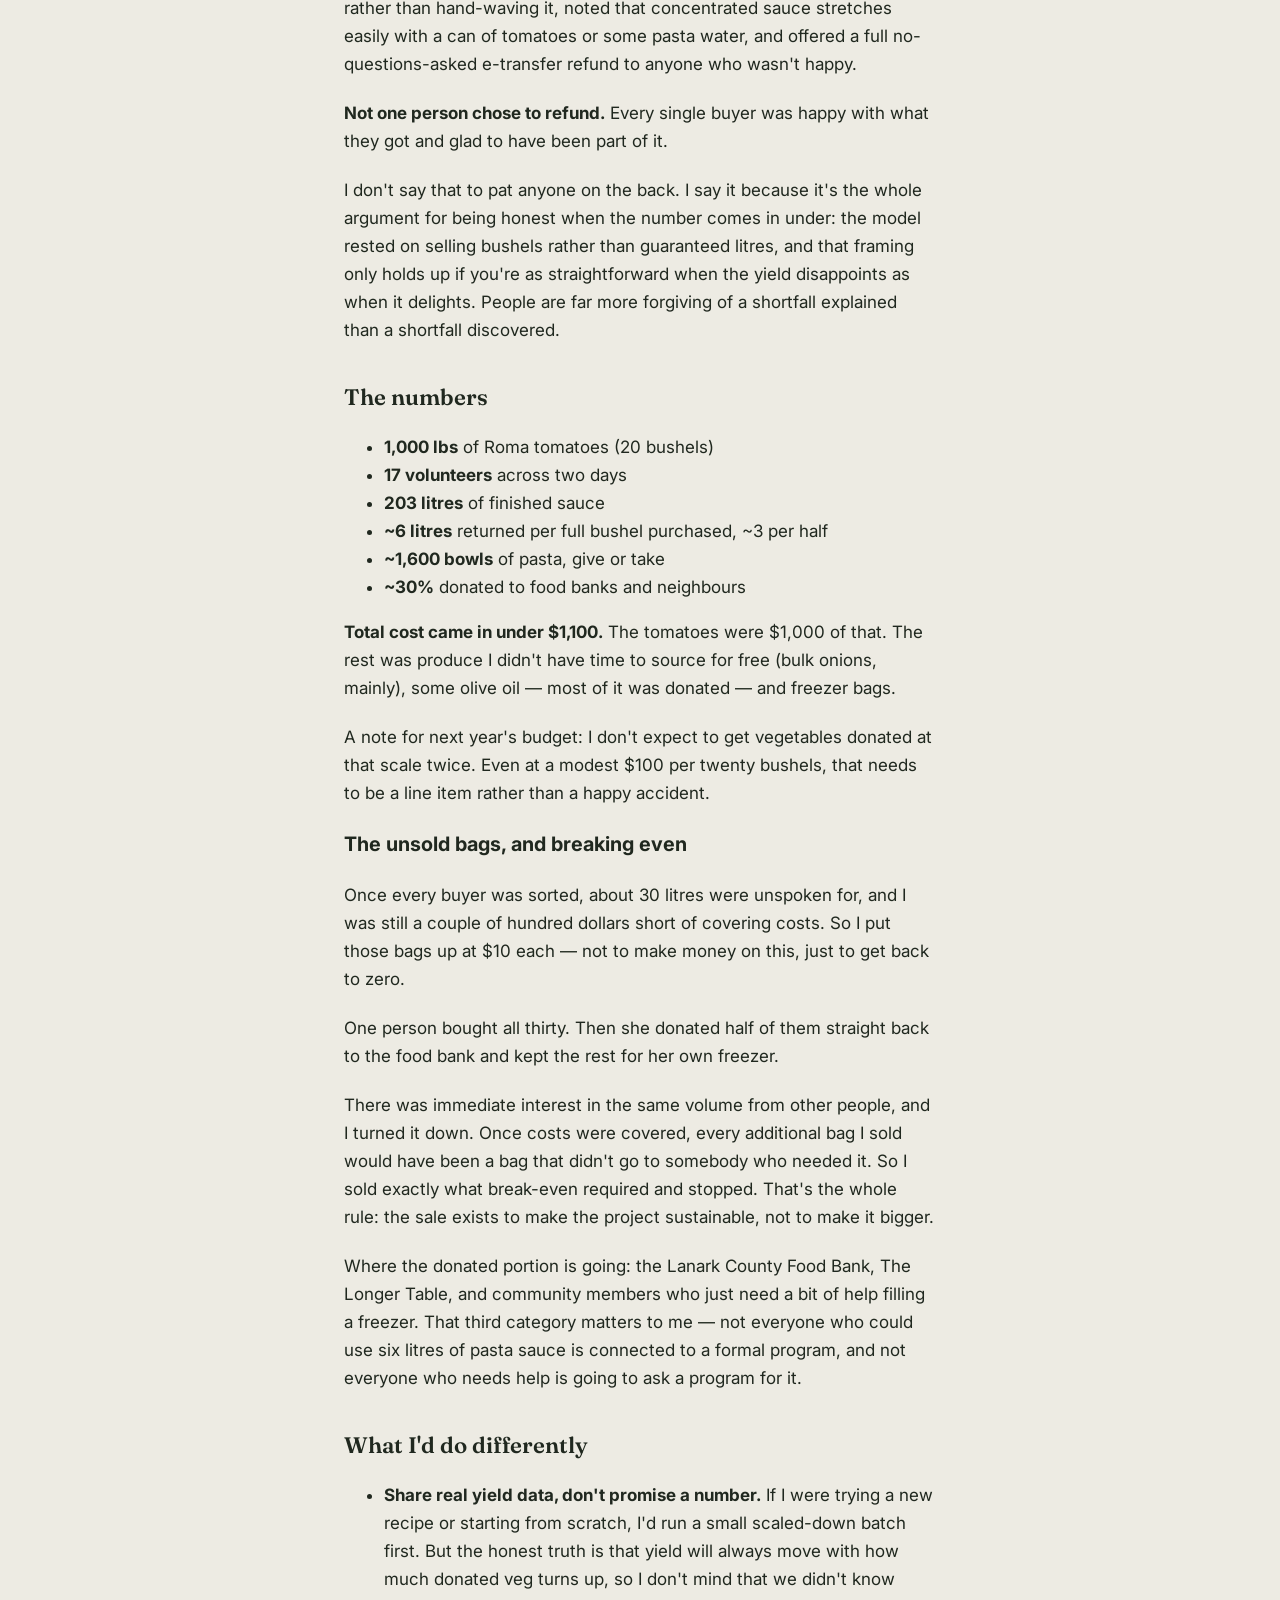
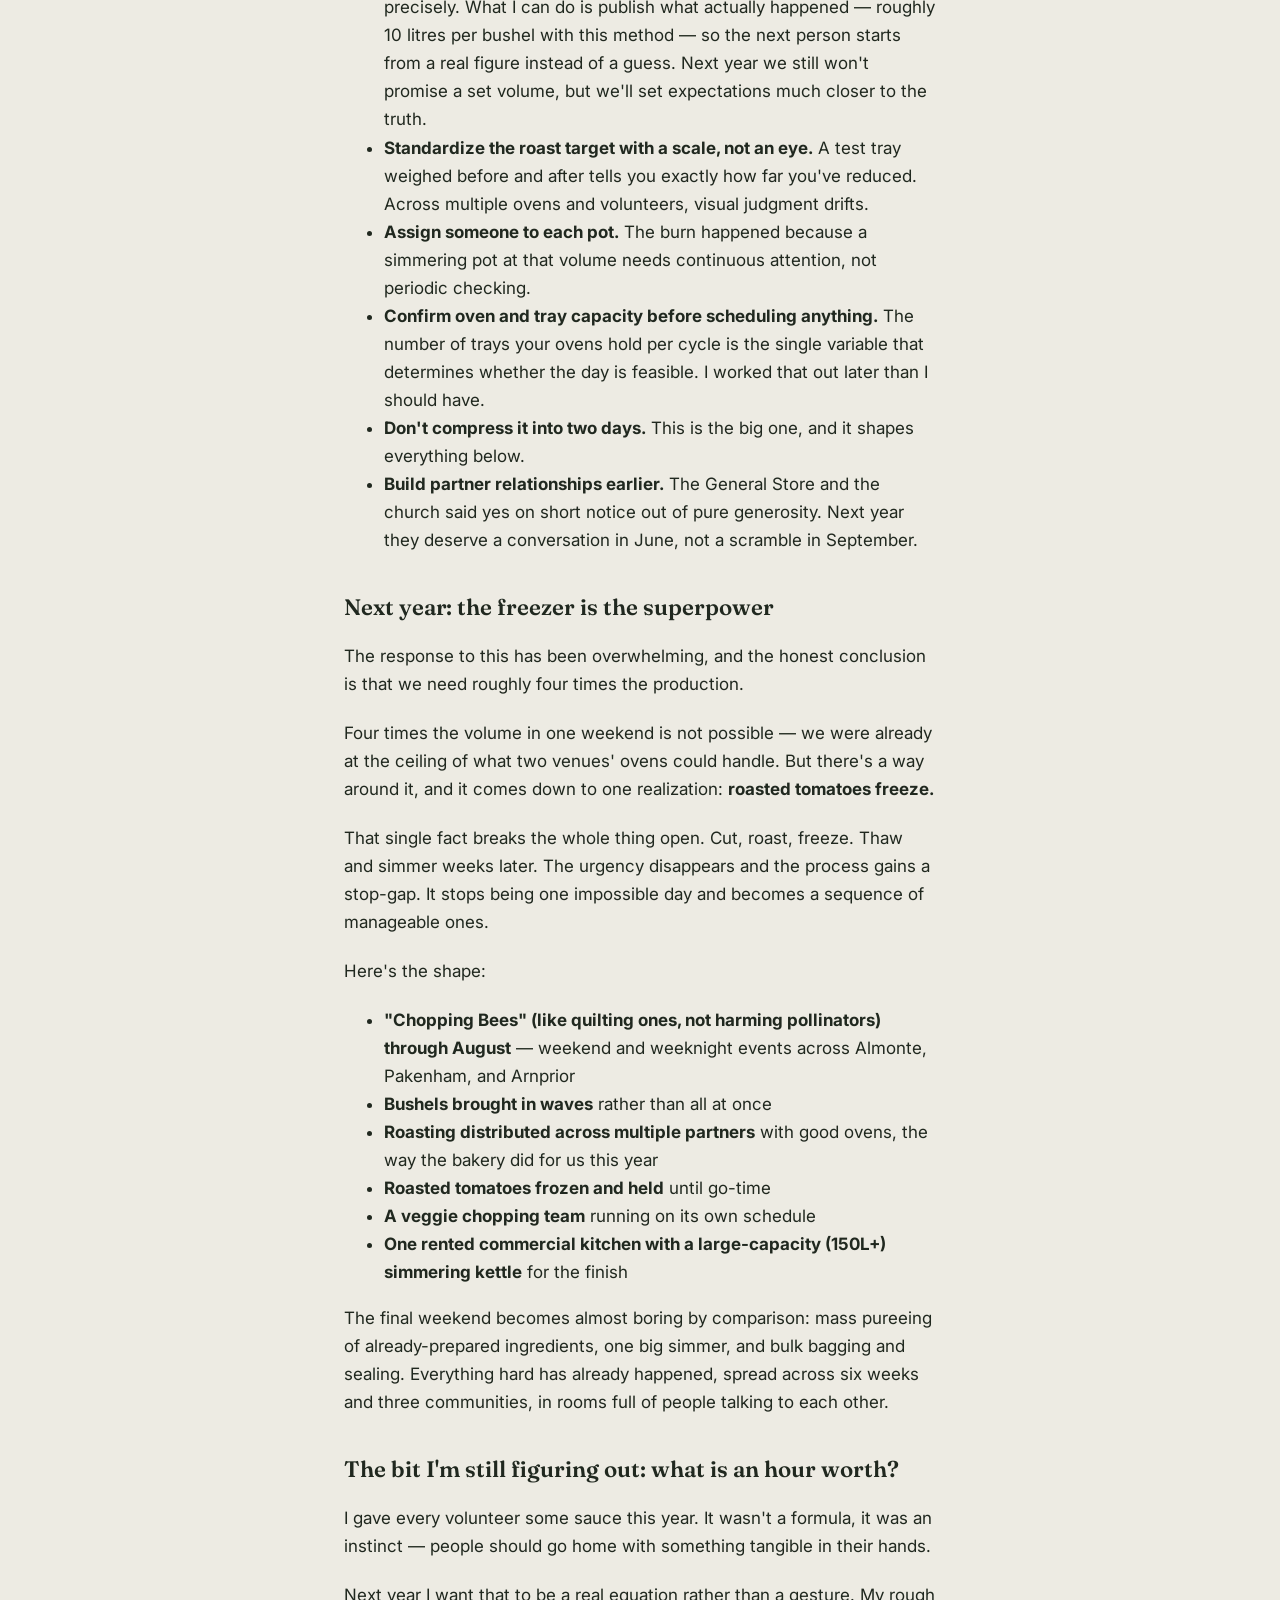
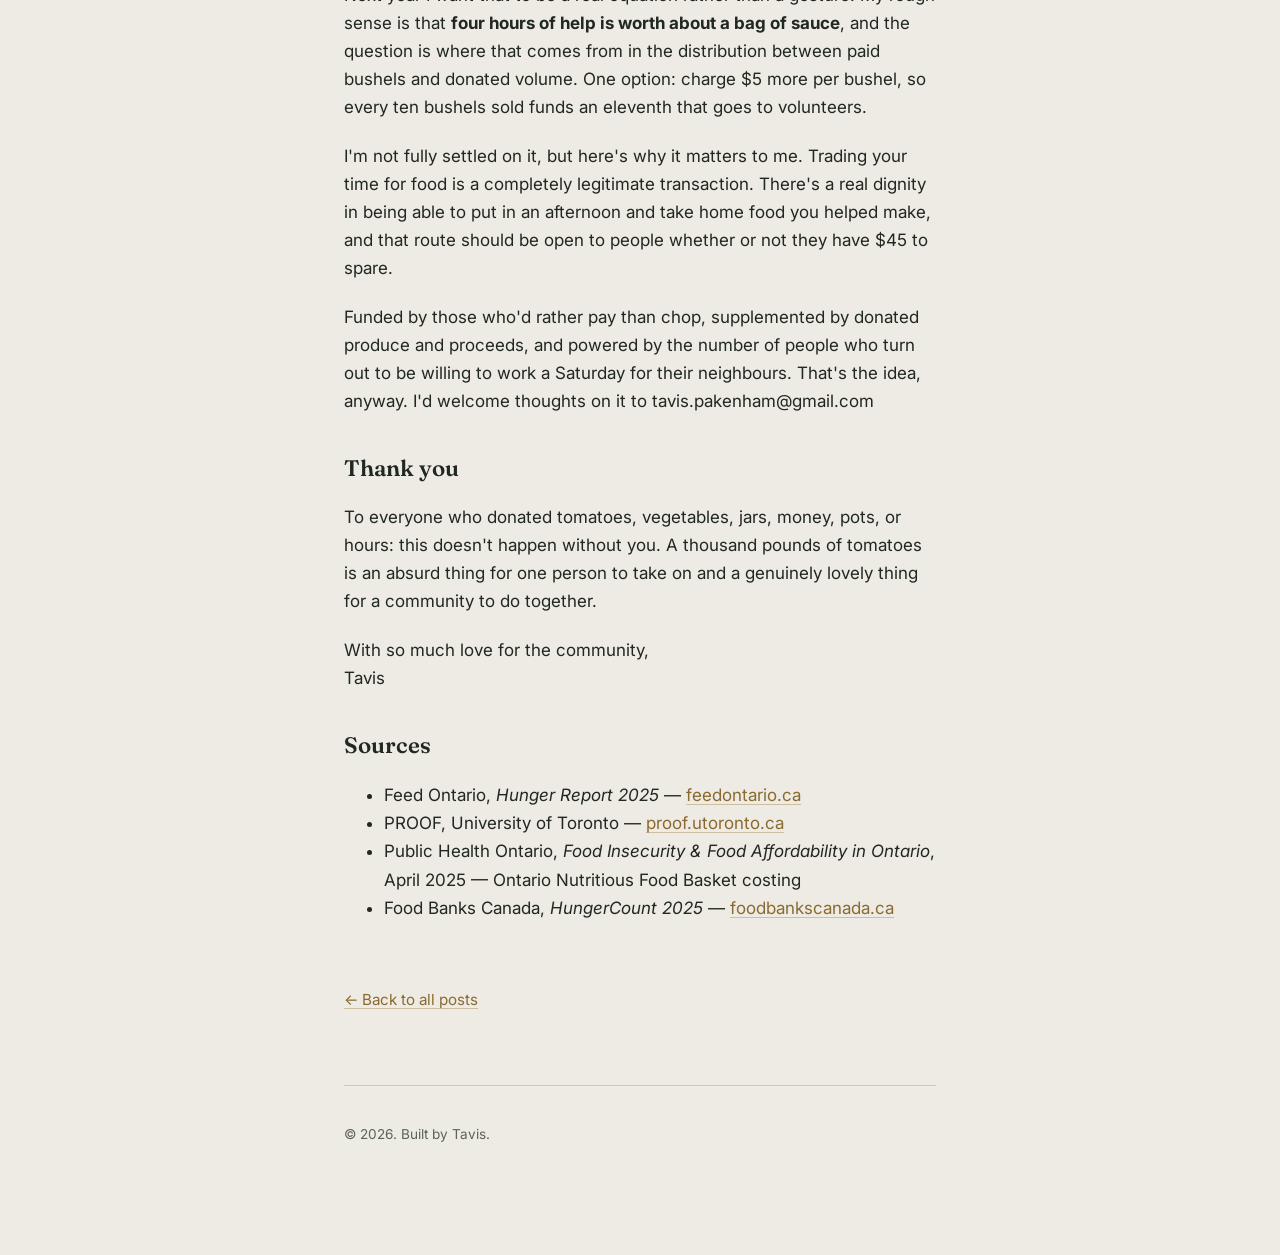
==== commit bfd0589f: "Update 1000-pounds-of-tomatoes.html" ====
--- a/posts/1000-pounds-of-tomatoes.html
+++ b/posts/1000-pounds-of-tomatoes.html
@@ -93,6 +93,7 @@
           <li><strong>Showed the math</strong> — litres per bushel, cost per litre, what the 30% meant in practice</li>
           <li><strong>Made the ask concrete</strong> — tomatoes, money, jars, olive oil, pots, or hours. Not "support us," but "here are six specific things I need."</li>
           <li><strong>Didn't oversell it</strong> — I said "anticipated output," not "guaranteed," because I genuinely didn't know</li>
+        </ul>
           
         <img src="../images/PNG image.png" alt="Screenshot of the Facebook post calling for volunteers">
 
